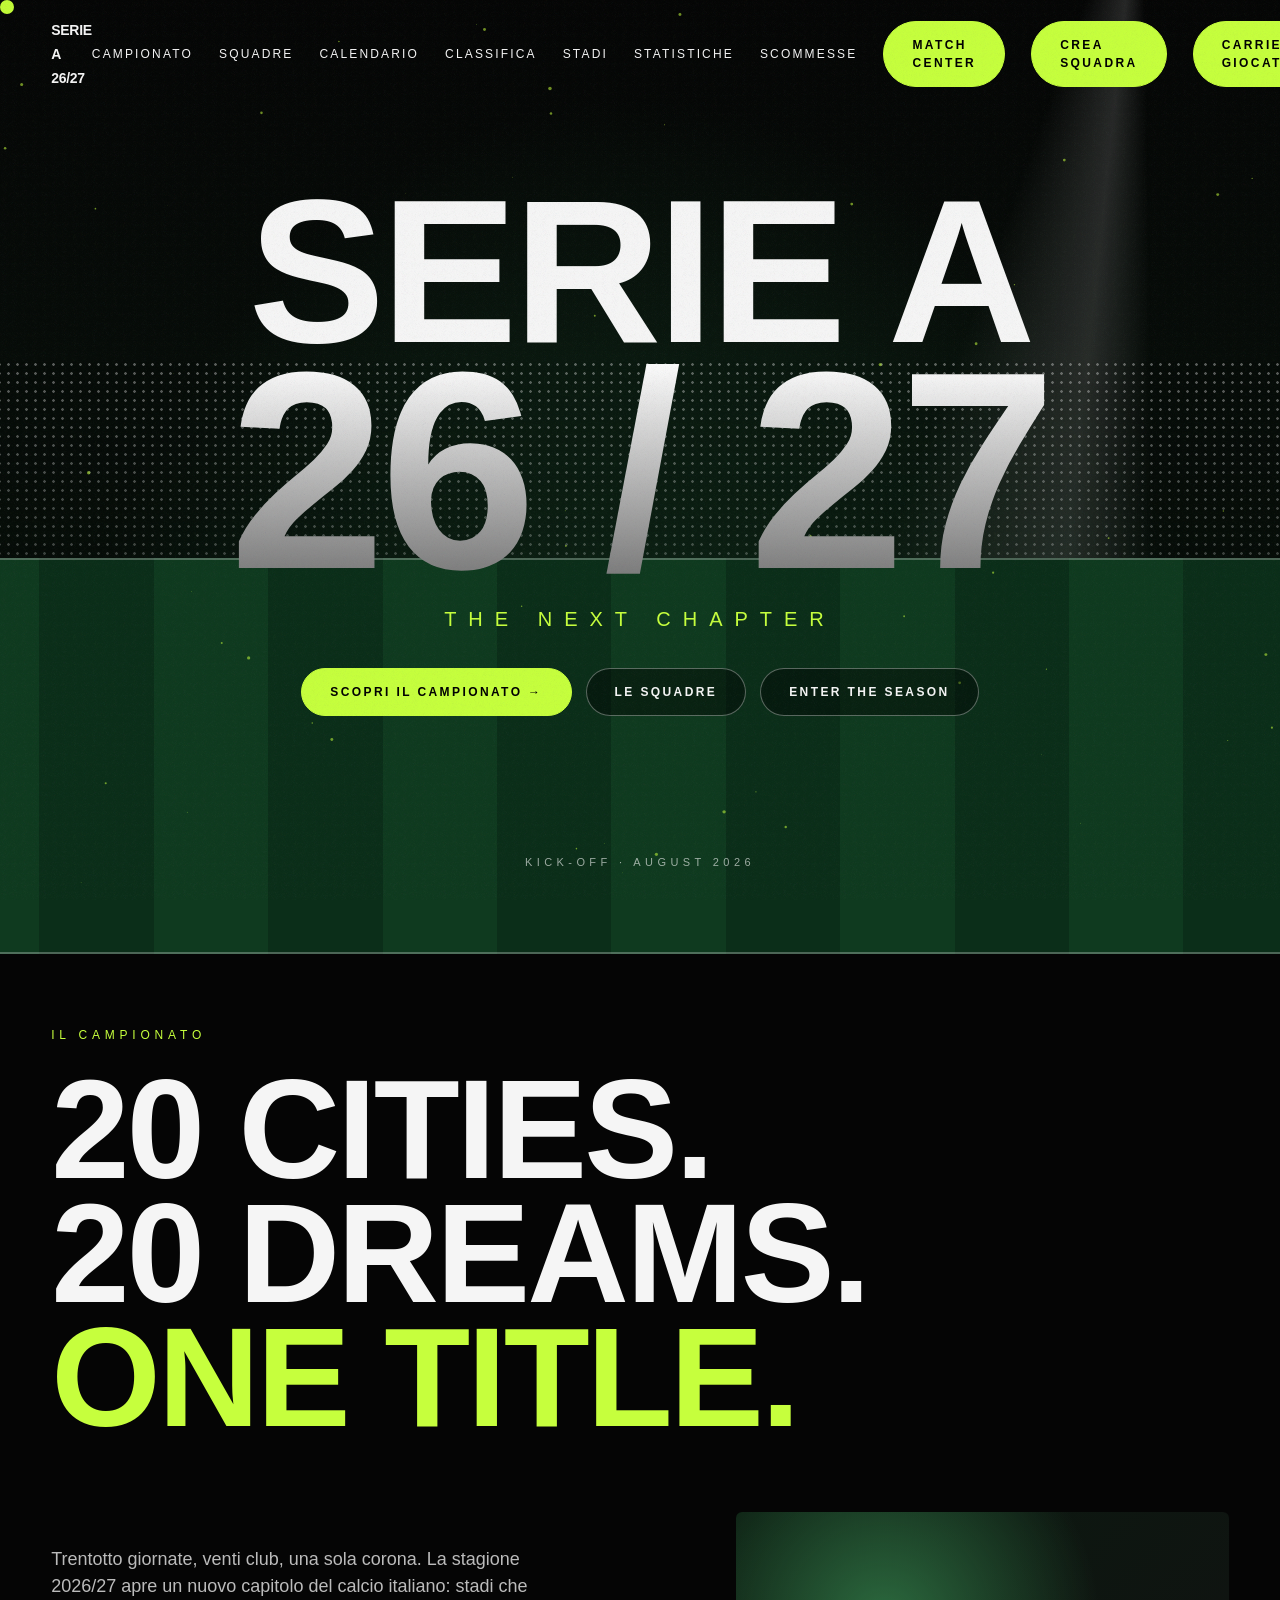
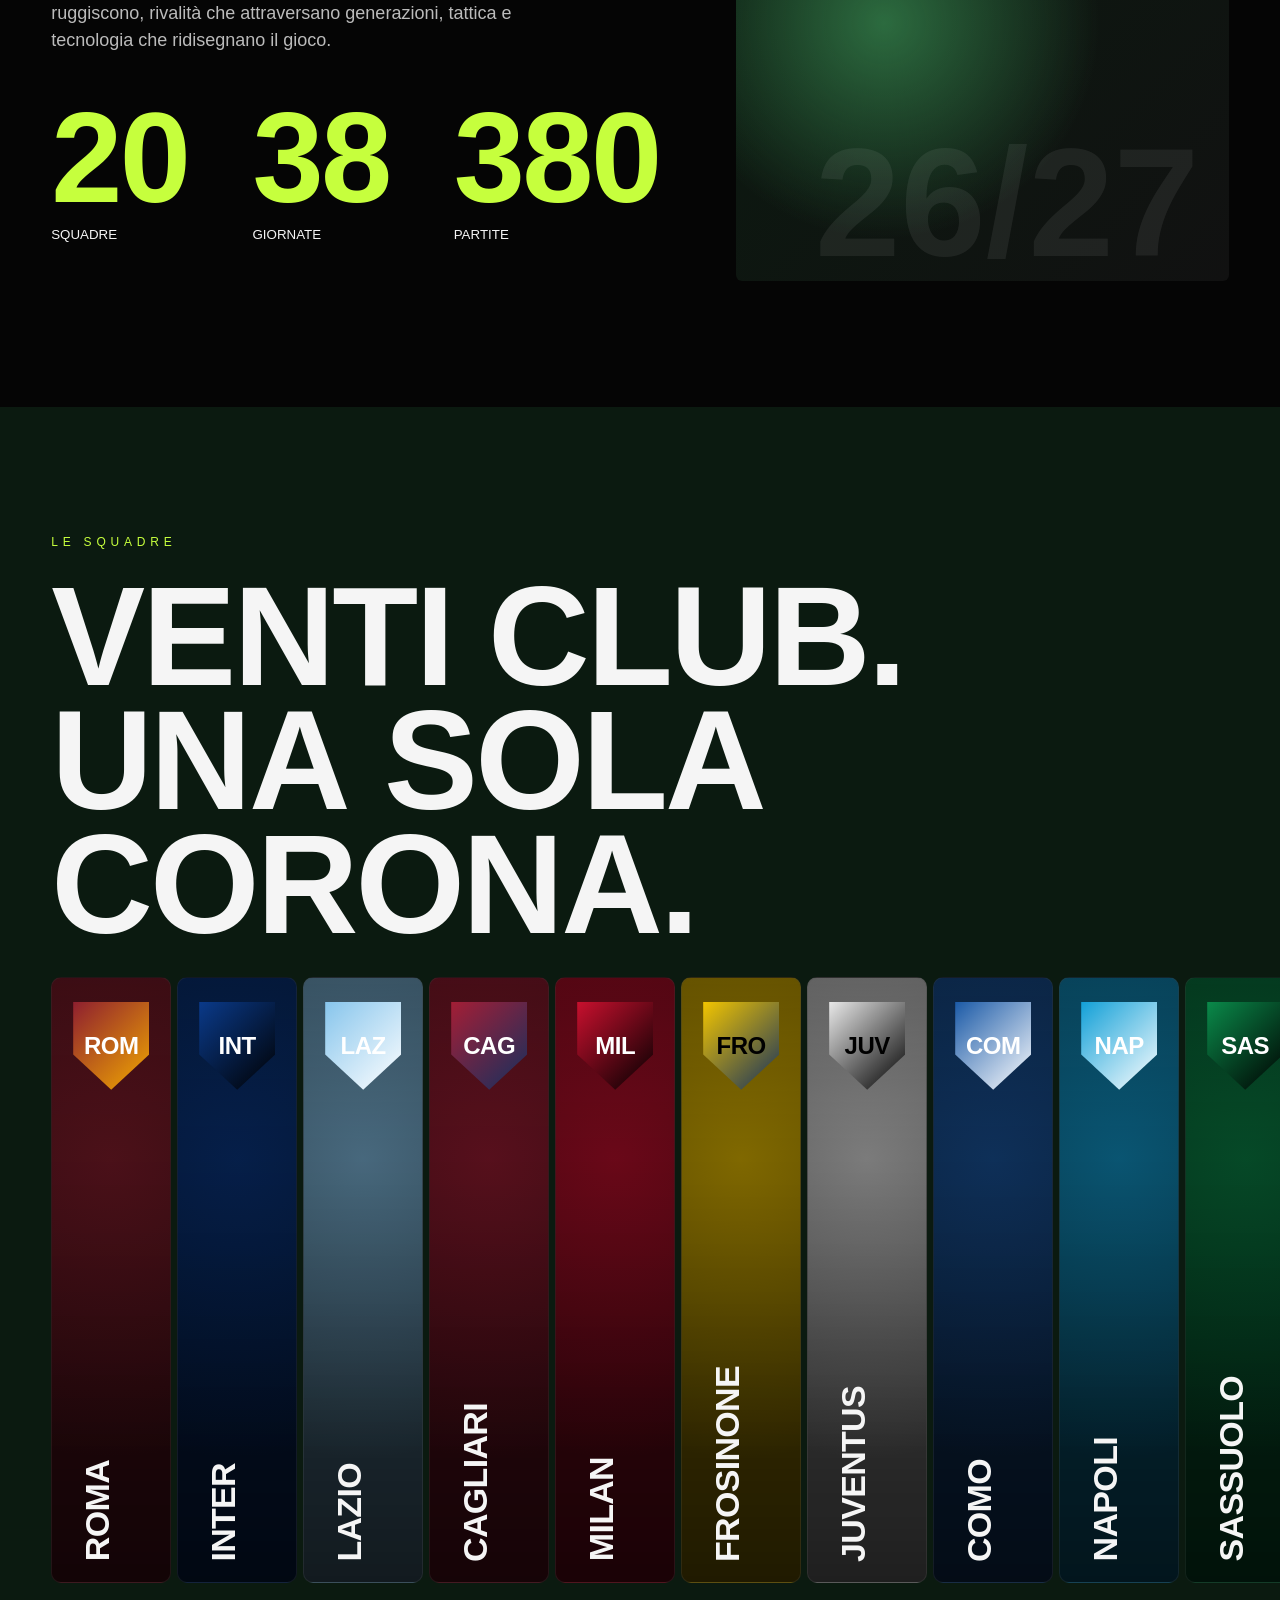
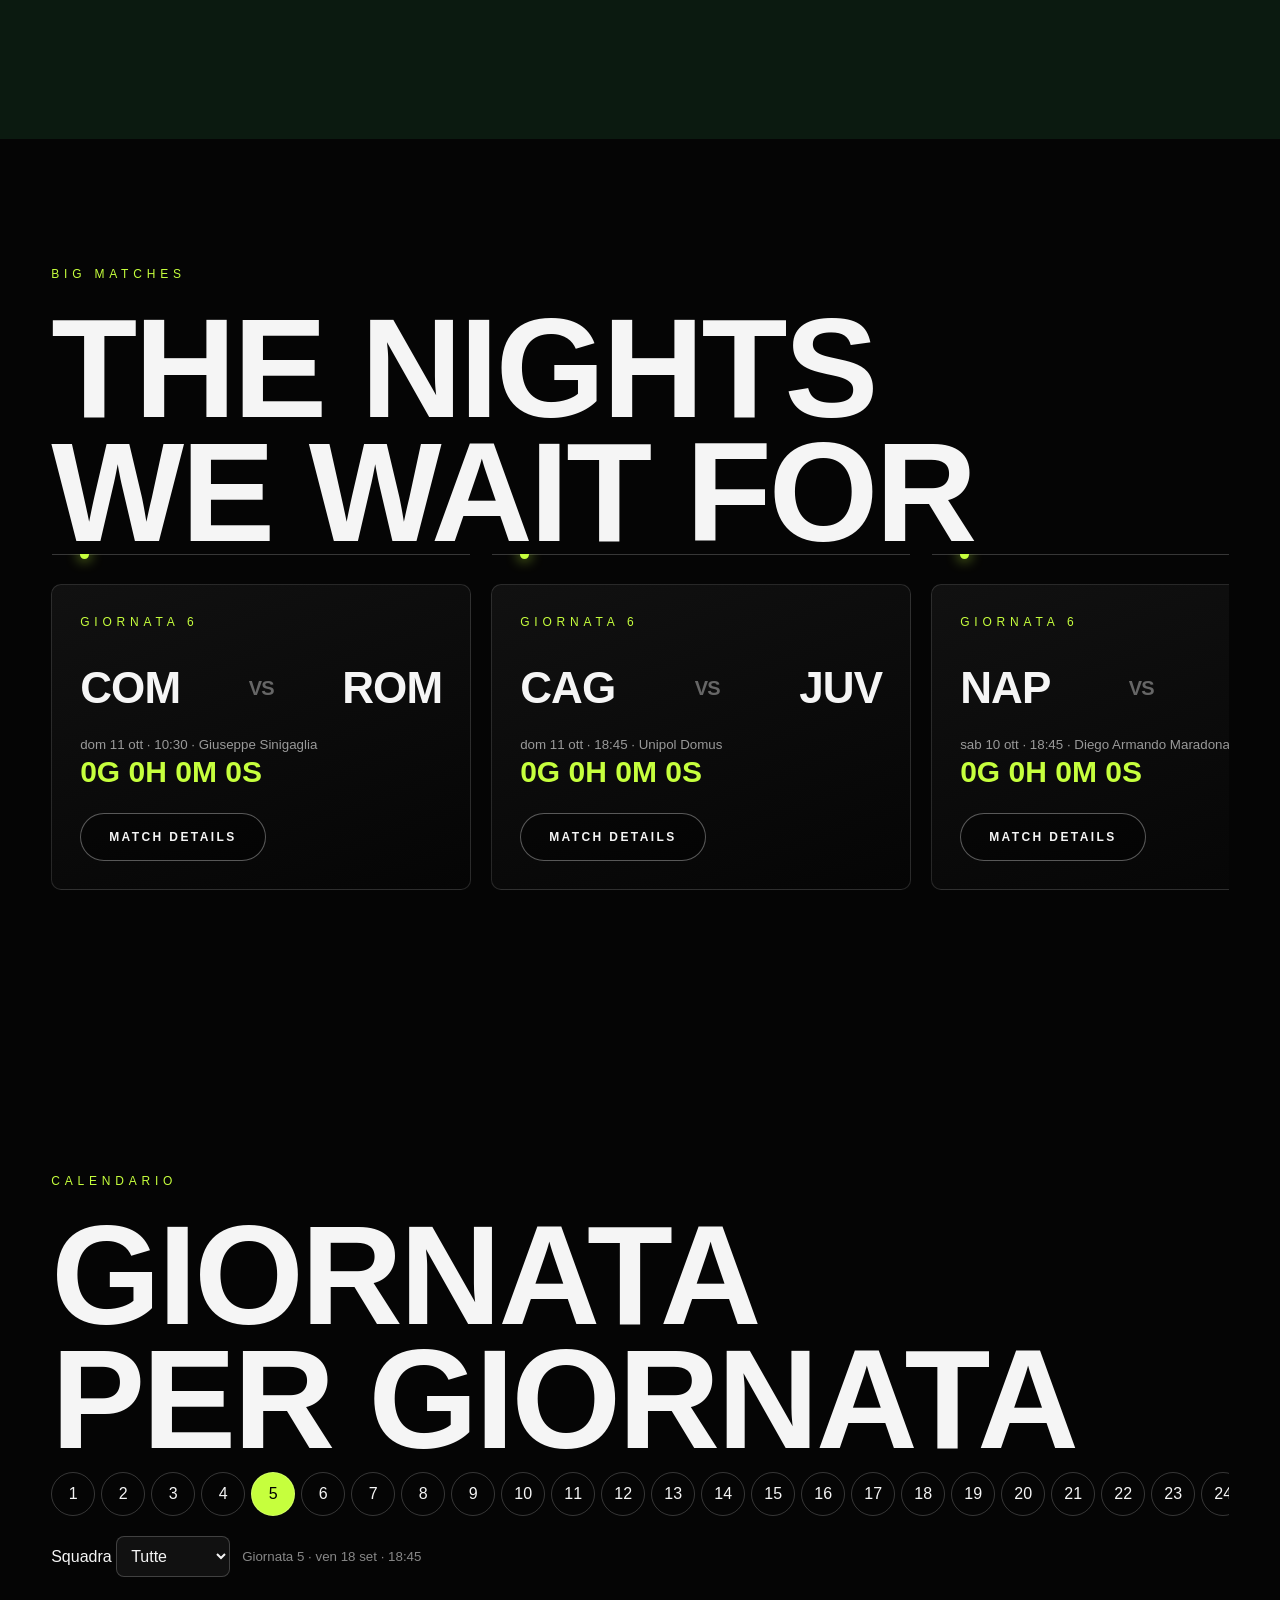
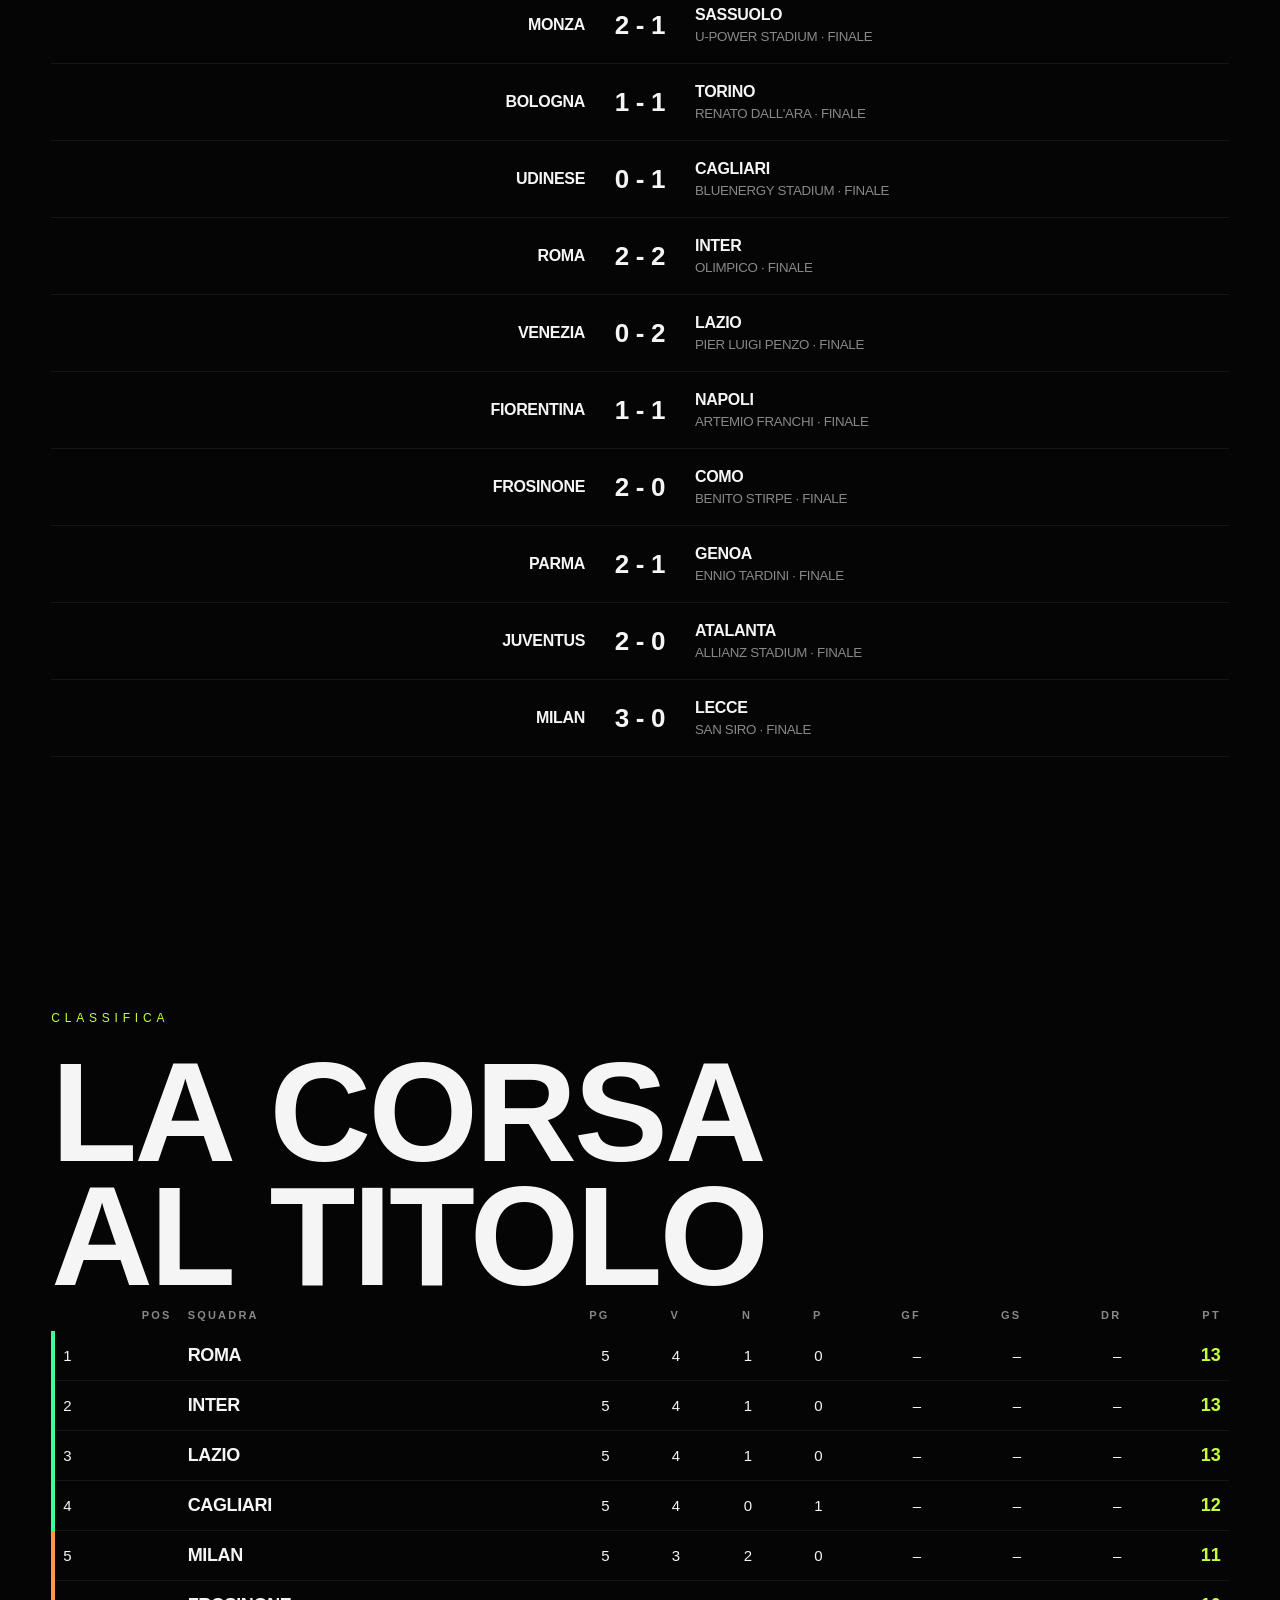
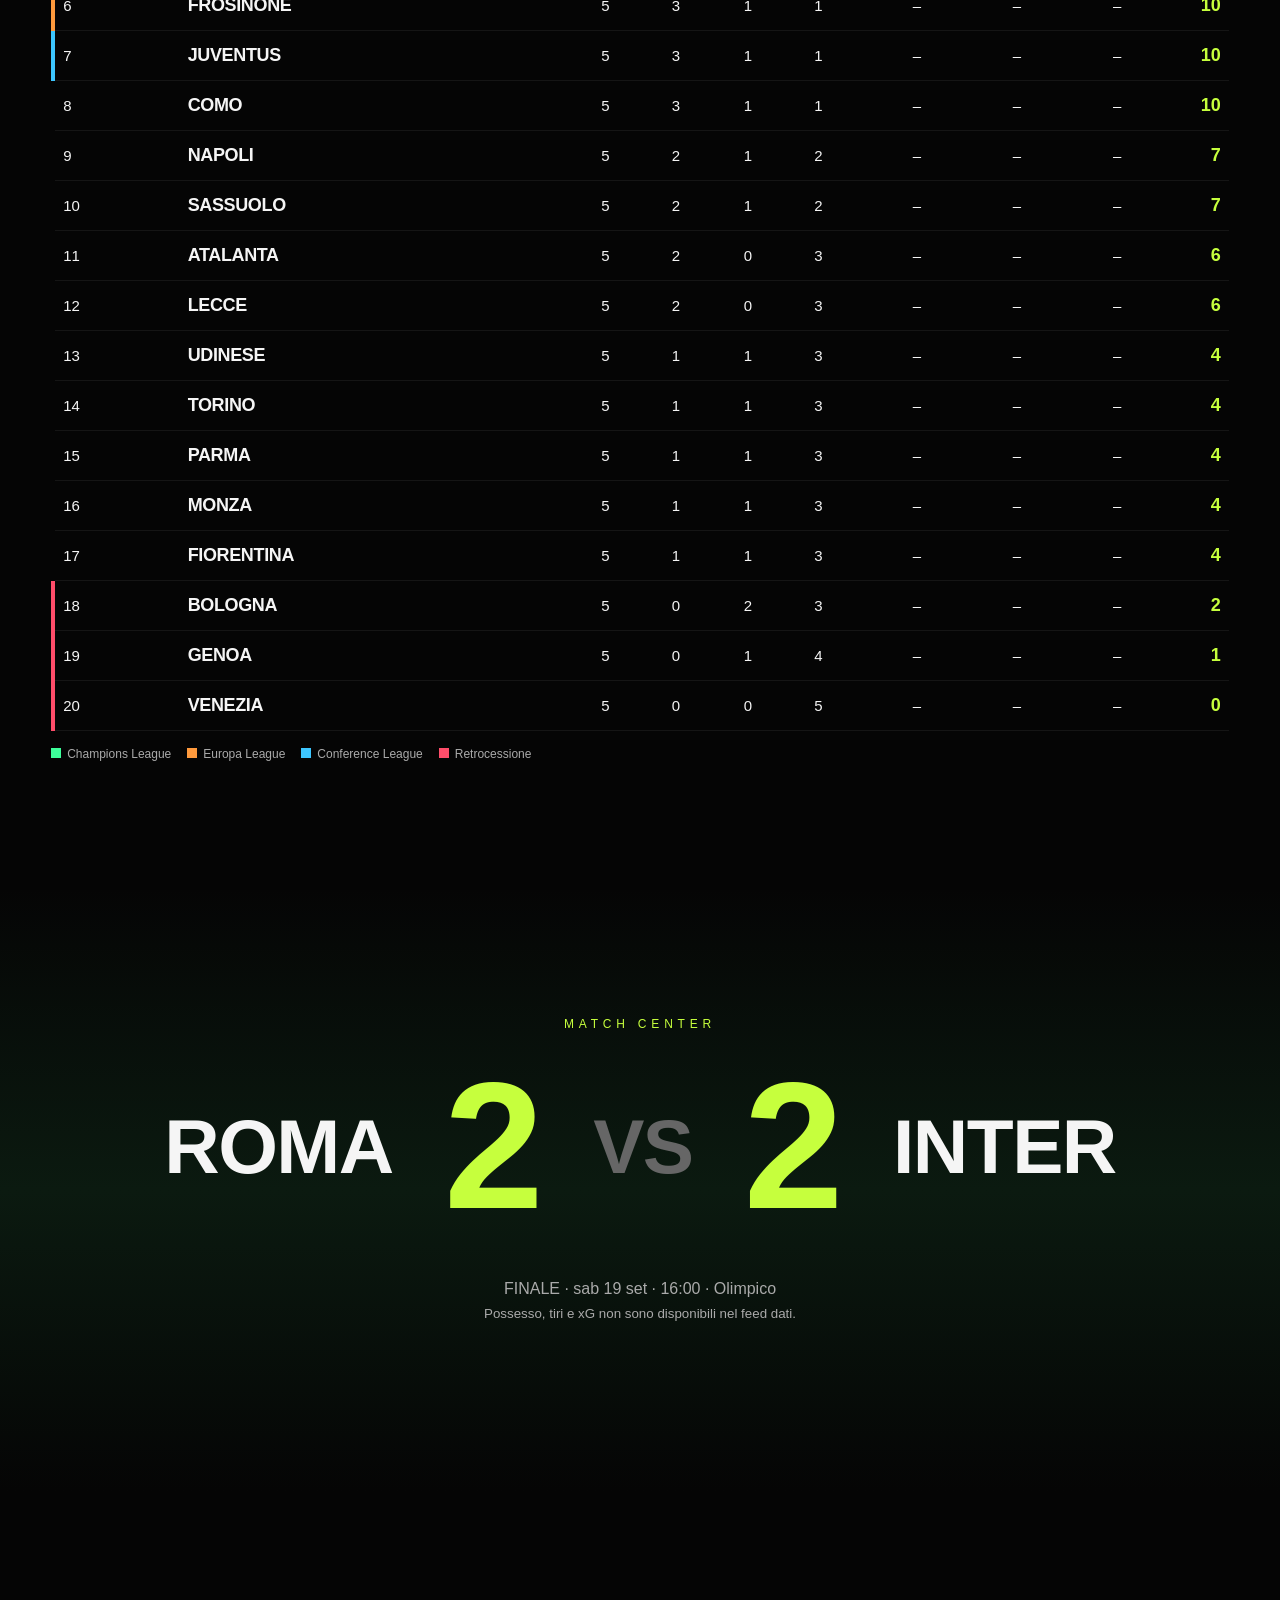
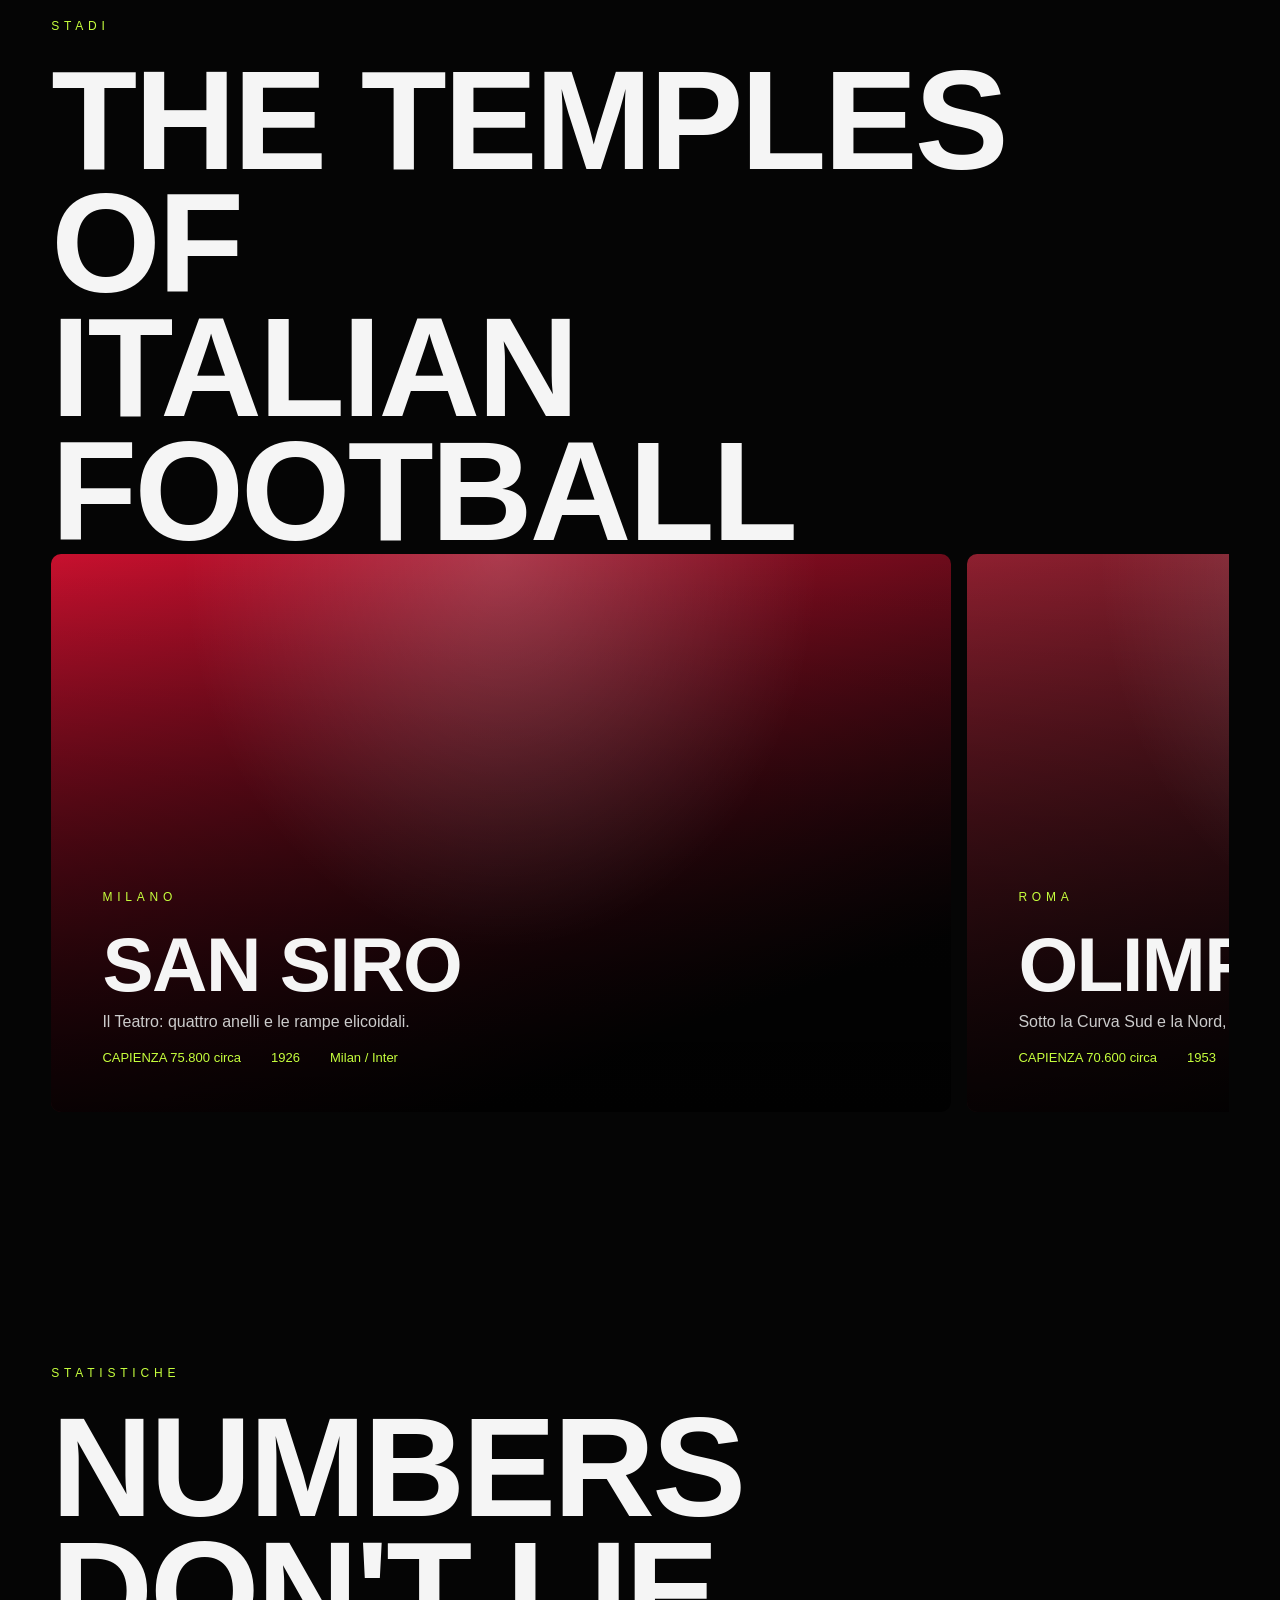
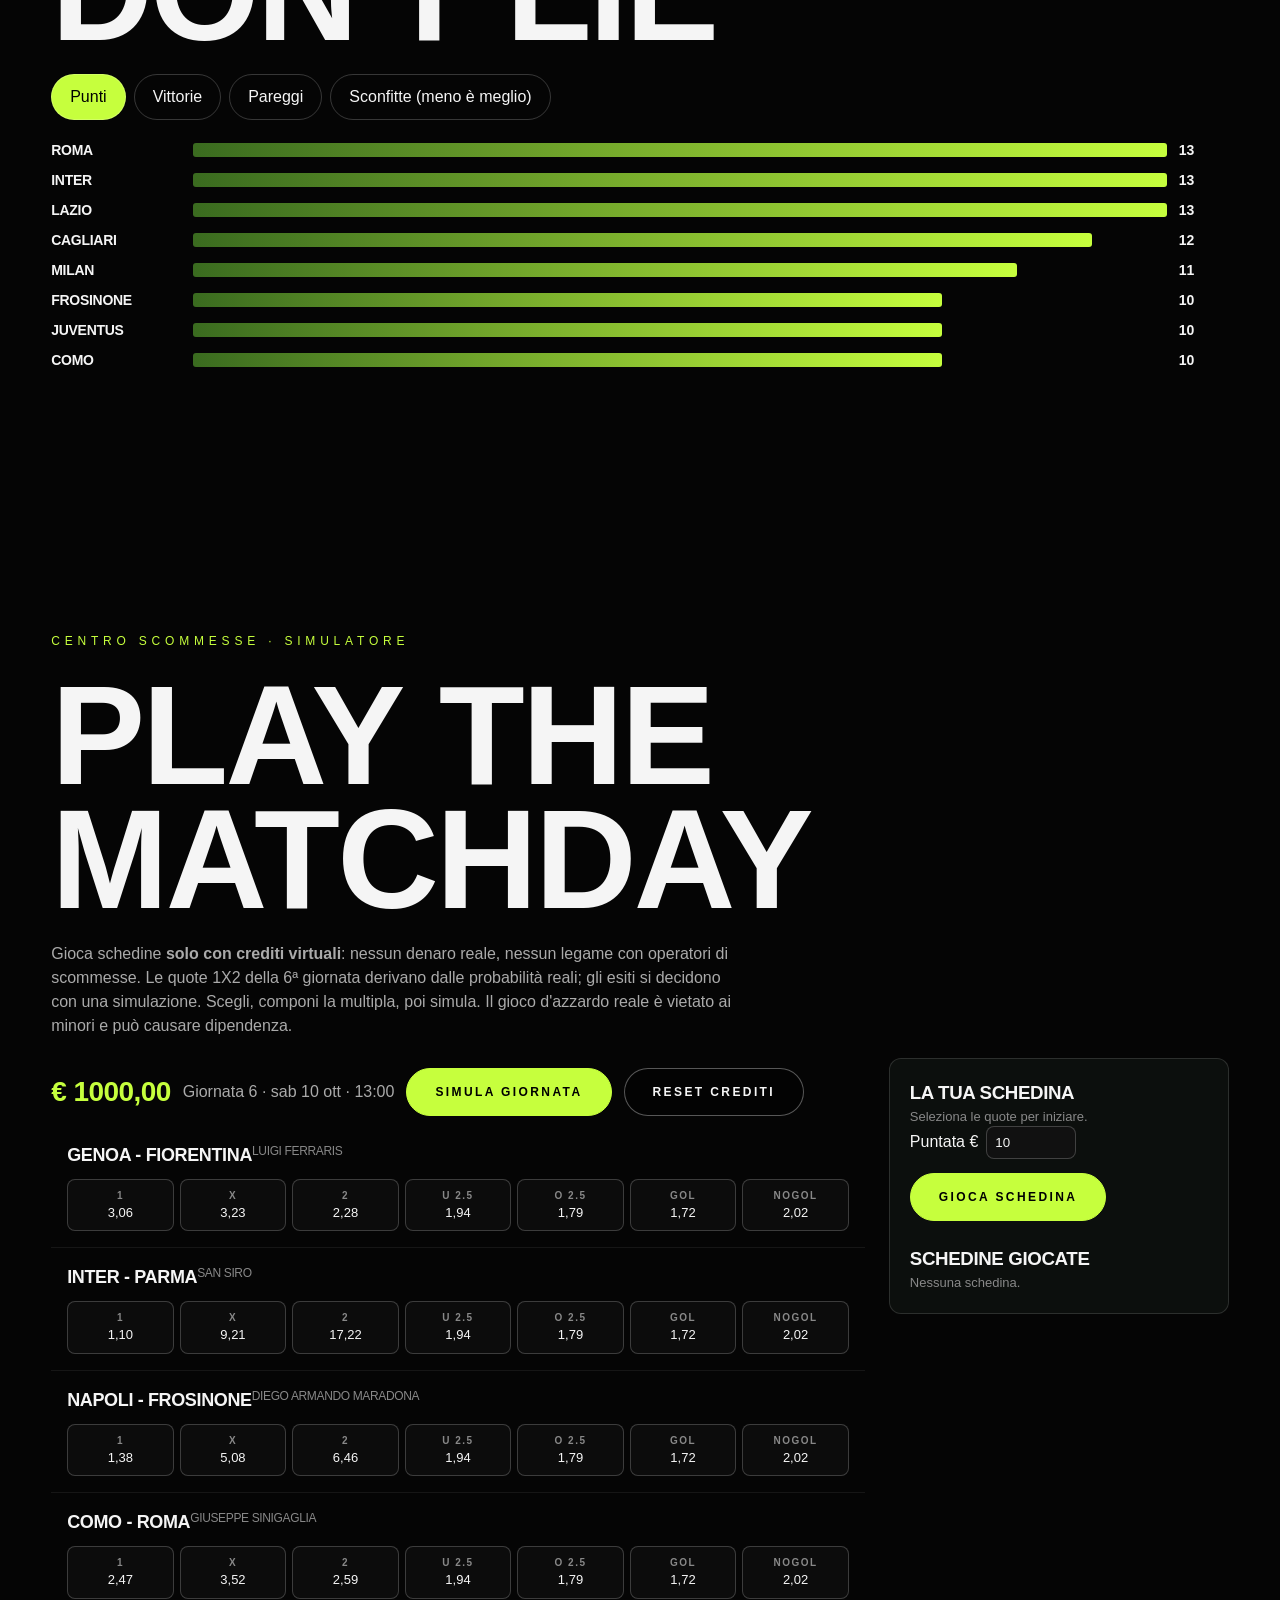
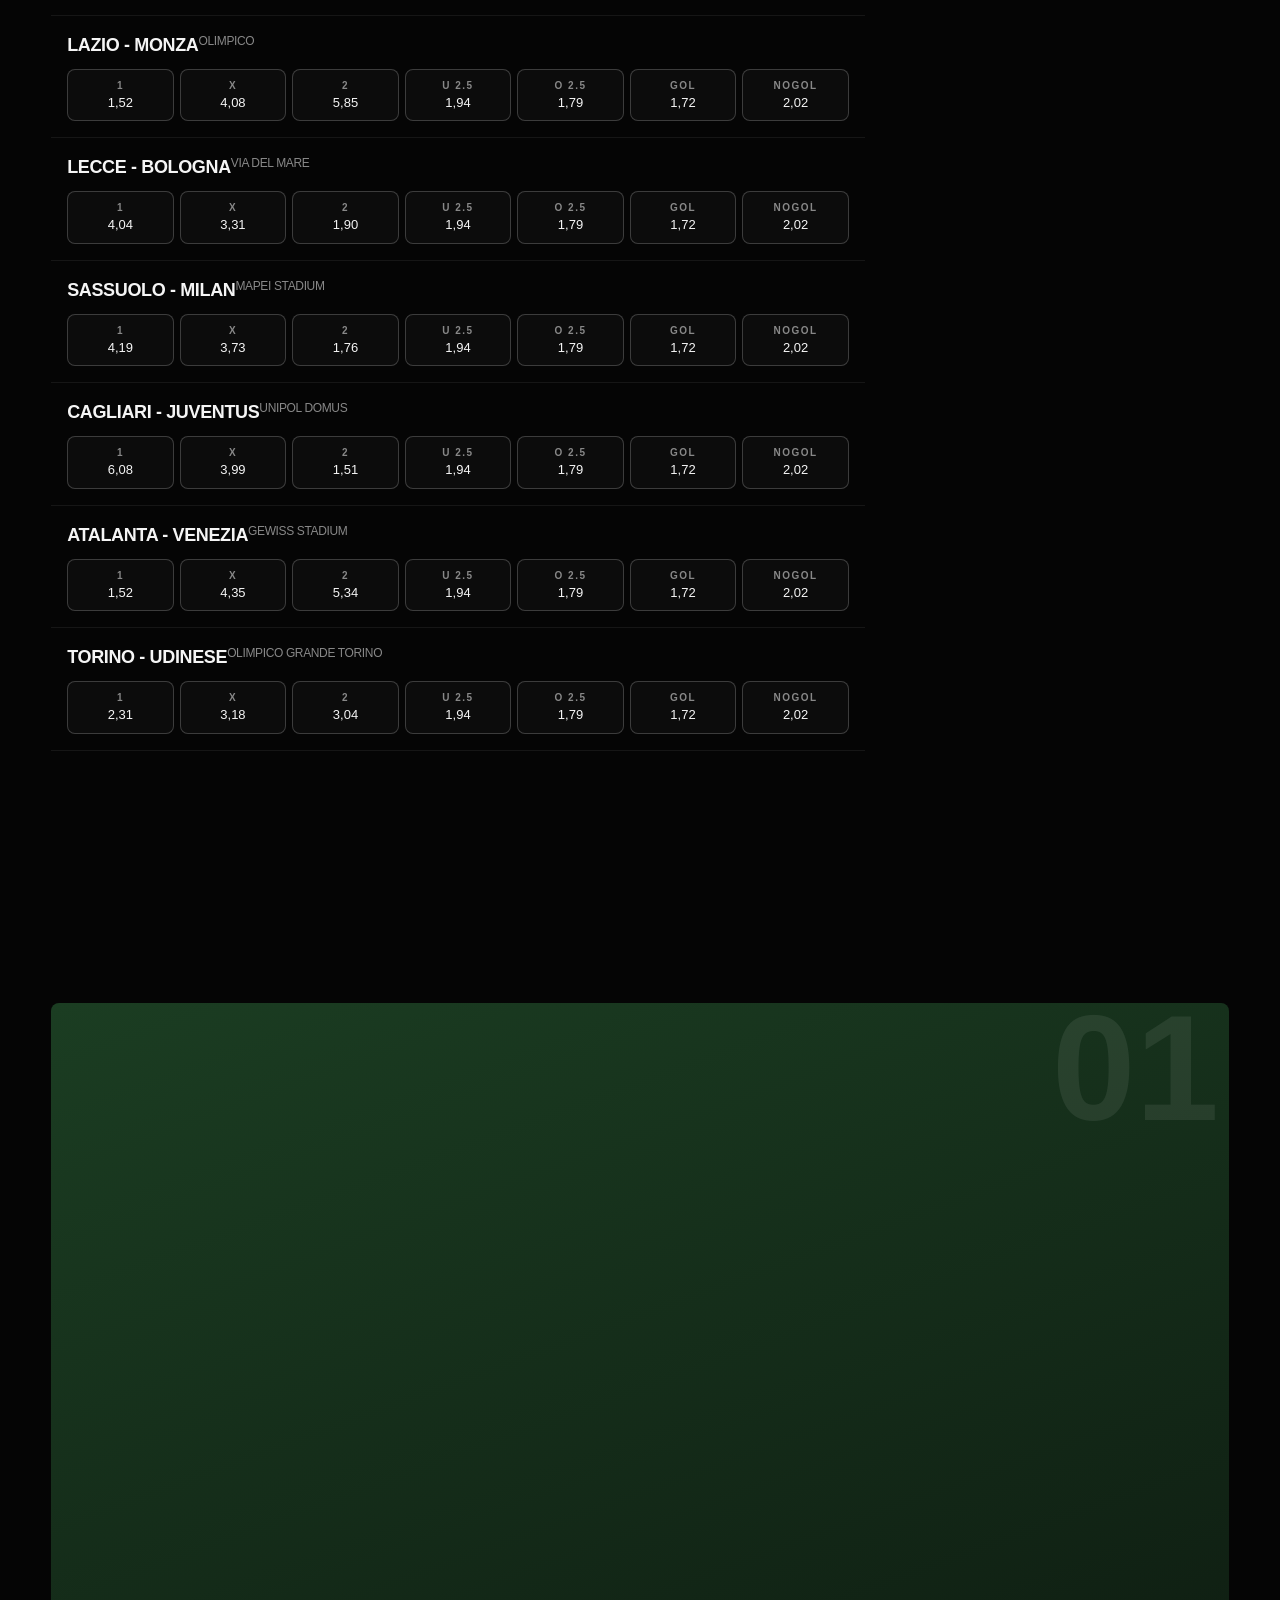
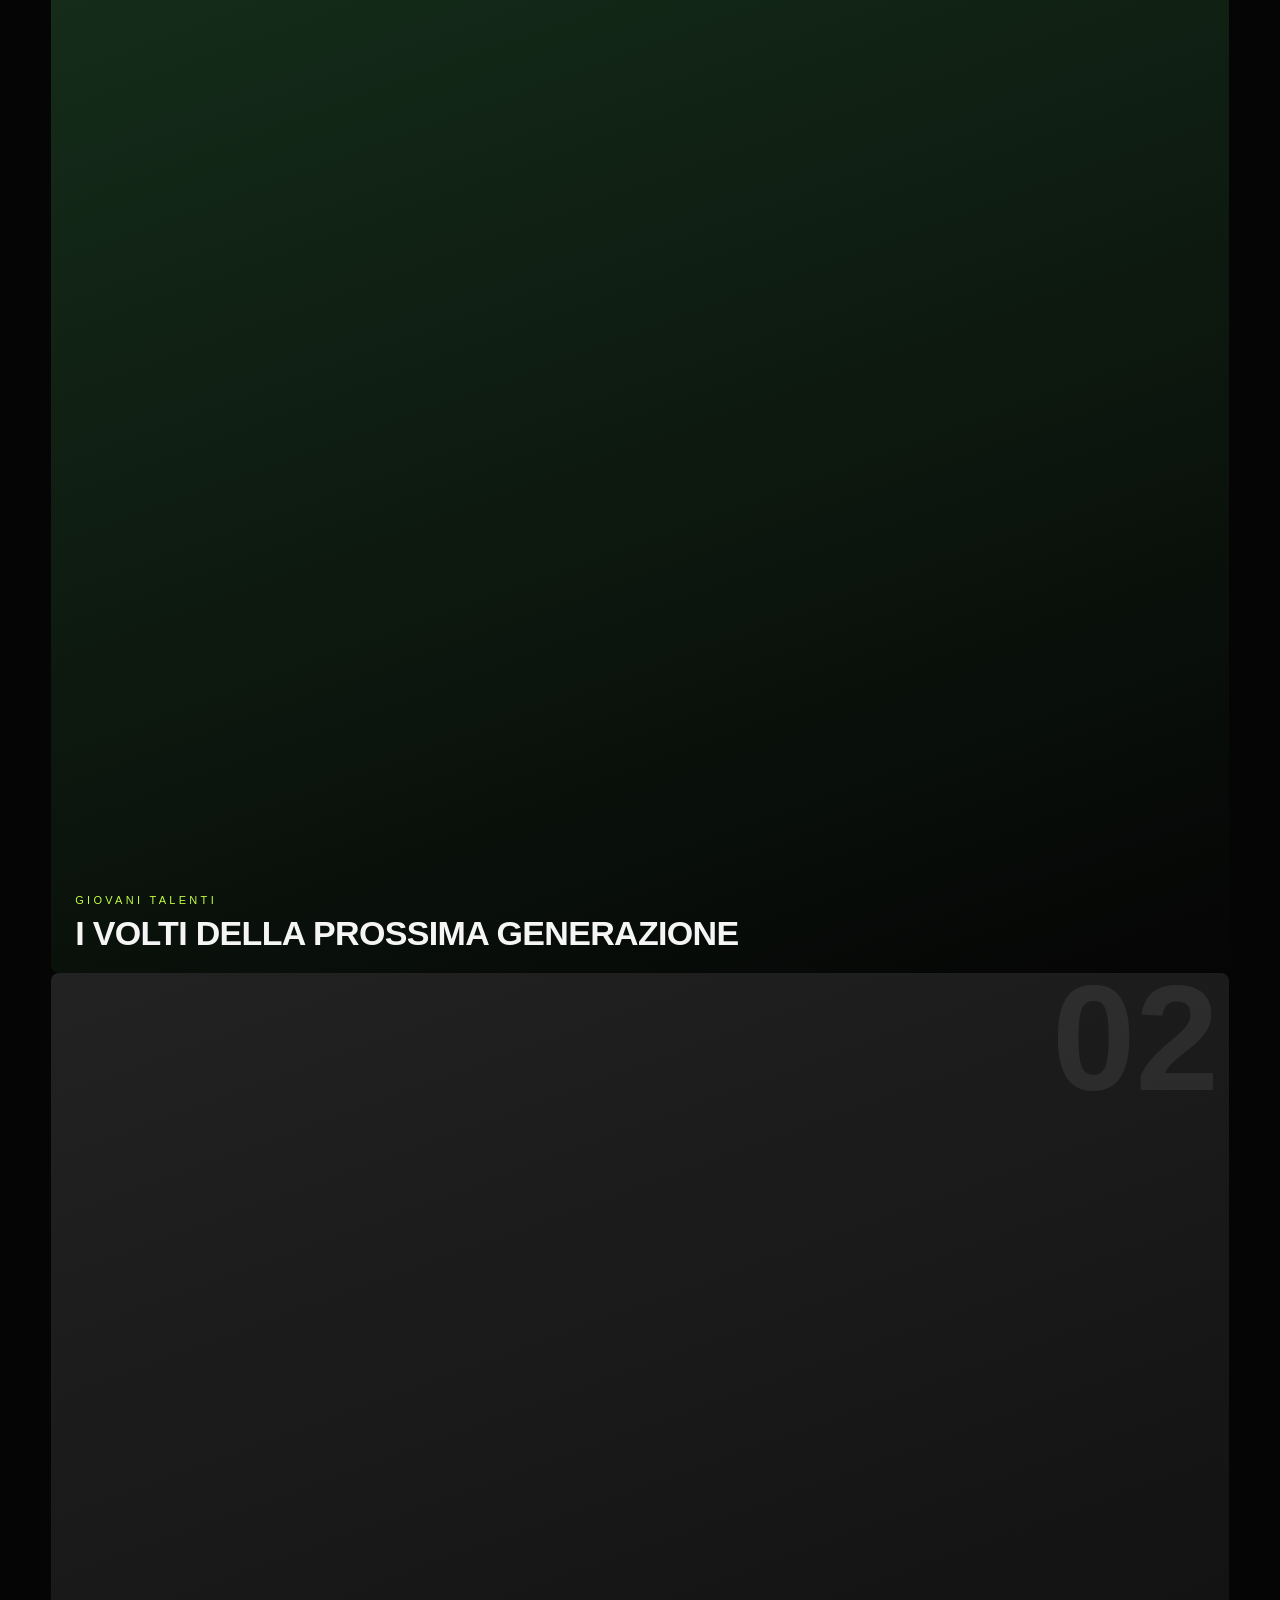
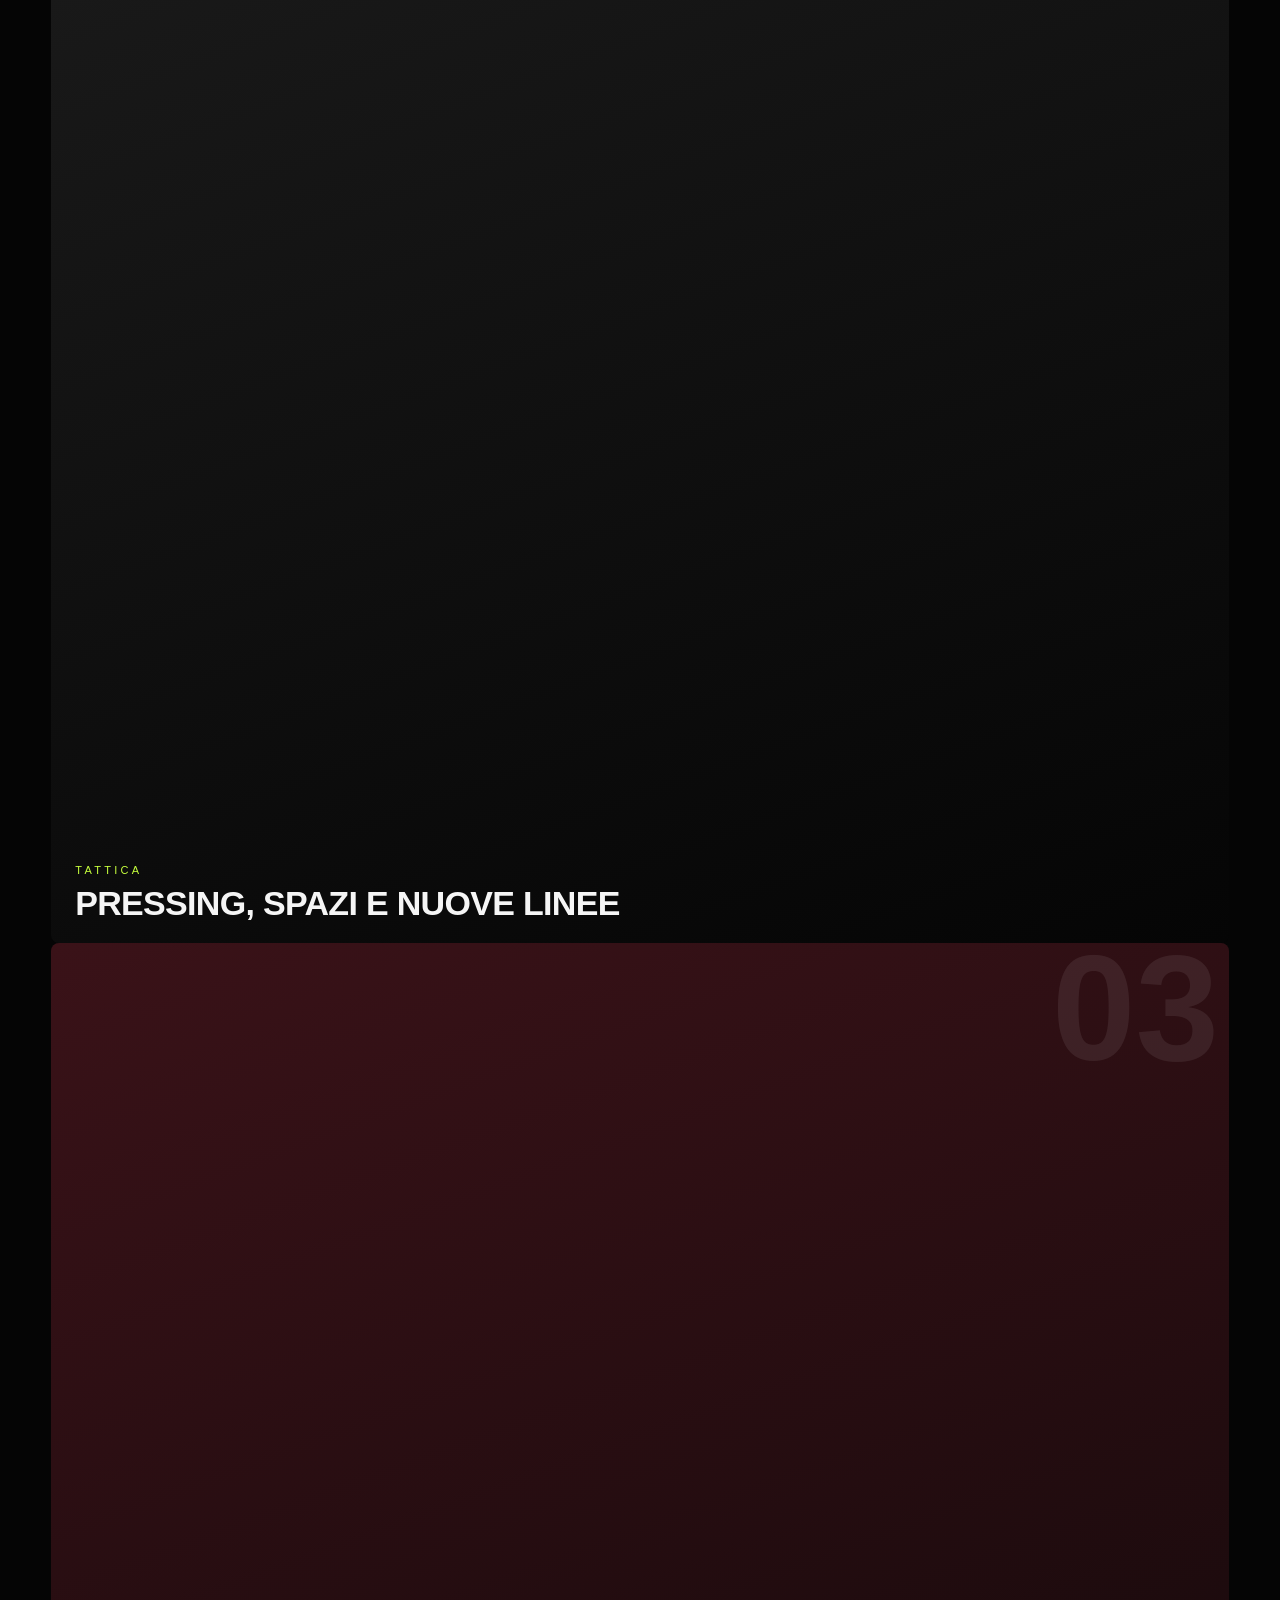
==== index.html @ 6e2878d1 "Aggiunge il progetto Serie A 26/27" ====
<!DOCTYPE html>
<html lang="it">

<head>
    <meta charset="utf-8">
    <meta name="viewport" content="width=device-width, initial-scale=1, viewport-fit=cover">
    <title>SERIE A 26/27 — The Next Chapter</title>
    <style>
        :root {
            --bg: #050505;
            --fg: #f5f5f5;
            --gr: #0b1a10;
            --gf: #1b1d1c;
            --lime: #c6ff3d;
            --ac: var(--lime);
            box-sizing: border-box;
            padding-top: env(safe-area-inset-top, 0px);
            padding-bottom: env(safe-area-inset-bottom, 0px)
        }

        @media(prefers-color-scheme:dark) {
            :root:not([data-theme=light]) {
                --bg: #050505;
                --fg: #f5f5f5
            }
        }

        :root[data-theme=dark] {
            --bg: #050505;
            --fg: #f5f5f5
        }

        html {
            scroll-behavior: smooth;
            height: auto;
            scroll-padding-top: calc(env(safe-area-inset-top, 0px) + 70px)
        }

        * {
            box-sizing: border-box;
            margin: 0
        }

        body {
            background: var(--bg);
            color: var(--fg);
            font: 16px/1.5 "Helvetica Neue", Arial, sans-serif;
            overflow-x: hidden
        }

        .cond {
            font-family: "Arial Narrow", "Franklin Gothic Medium", Impact, sans-serif;
            font-weight: 900;
            letter-spacing: -.02em;
            text-transform: uppercase
        }

        a {
            color: inherit;
            text-decoration: none
        }

        button,
        select {
            font: inherit;
            color: inherit;
            cursor: pointer
        }

        :focus-visible {
            outline: 2px solid var(--lime);
            outline-offset: 3px
        }

        nav {
            position: fixed;
            top: env(safe-area-inset-top, 0px);
            left: 0;
            right: 0;
            z-index: 50;
            display: flex;
            align-items: center;
            justify-content: space-between;
            padding: 18px 4vw;
            transition: .4s
        }

        nav.s {
            background: rgba(5, 5, 5, .7);
            backdrop-filter: blur(14px);
            padding: 10px 4vw;
            border-bottom: 1px solid #fff1
        }

        body.builder-open #nav {
            display: none;
        }

        nav b {
            letter-spacing: .2em;
            font-size: 14px
        }

        nav .l {
            display: flex;
            gap: 26px;
            font-size: 12px;
            letter-spacing: .18em;
            align-items: center
        }

        nav .l a:hover {
            color: var(--lime)
        }

        .btn {
            display: inline-block;
            padding: 14px 28px;
            border: 1px solid #fff5;
            border-radius: 99px;
            background: #0006;
            font-size: 12px;
            letter-spacing: .2em;
            font-weight: 700;
            transition: background .3s, color .3s
        }

        .btn:hover,
        .btn.p {
            background: var(--lime);
            color: #000;
            border-color: var(--lime)
        }

        #bg {
            display: none;
            background: none;
            border: 0;
            font-size: 26px
        }

        section {
            position: relative;
            padding: 14vh 4vw
        }

        #hero {
            height: 100vh;
            min-height: 620px;
            padding: 0;
            overflow: hidden;
            display: grid;
            place-items: center;
            text-align: center
        }

        .L {
            position: absolute;
            inset: -6%;
            will-change: transform
        }

        .sky {
            background: radial-gradient(ellipse at 50% 100%, #12351f, transparent 60%), linear-gradient(#050505, #08110b 70%)
        }

        .beam {
            background: conic-gradient(from 200deg at 15% -10%, transparent 0 8%, #fff2 10%, transparent 14%), conic-gradient(from 150deg at 85% -10%, transparent 0 8%, #fff2 10%, transparent 14%);
            animation: fl 5s infinite alternate
        }

        @keyframes fl {
            to {
                opacity: .55
            }
        }

        .crowd {
            top: 40%;
            background: radial-gradient(circle, #ffffff55 1px, transparent 1.6px) 0 0/9px 9px, linear-gradient(#0000, #000a);
            mask: linear-gradient(#000, #0000 90%);
            animation: tw 3s infinite alternate
        }

        @keyframes tw {
            to {
                filter: brightness(1.6)
            }
        }

        .pitch {
            top: 62%;
            transform: perspective(500px) rotateX(58deg);
            transform-origin: top;
            background: repeating-linear-gradient(90deg, #0f3a1f 0 8%, #0b2e19 8% 16%);
            border: 2px solid #ffffff44
        }

        #grain {
            position: fixed;
            inset: 0;
            pointer-events: none;
            z-index: 60;
            opacity: .08;
            background-image: url("data:image/svg+xml,%3Csvg xmlns='http://www.w3.org/2000/svg' width='200' height='200'%3E%3Cfilter id='n'%3E%3CfeTurbulence baseFrequency='.9'/%3E%3C/filter%3E%3Crect width='200' height='200' filter='url(%23n)'/%3E%3C/svg%3E")
        }

        #pc {
            position: absolute;
            inset: 0;
            width: 100%;
            height: 100%
        }

        .hc {
            position: relative;
            z-index: 2
        }

        .hc h1 {
            font-size: clamp(70px, 16vw, 260px);
            line-height: .85
        }

        .hc h2 {
            font-size: clamp(90px, 22vw, 380px);
            line-height: .8;
            background: linear-gradient(#fff, #777);
            background-clip: text;
            -webkit-background-clip: text;
            color: transparent
        }

        .hc .t {
            letter-spacing: .6em;
            font-size: clamp(11px, 1.6vw, 20px);
            margin: 20px 0 34px;
            color: var(--lime)
        }

        .hc .bs {
            display: flex;
            gap: 14px;
            justify-content: center;
            flex-wrap: wrap
        }

        .ko {
            position: absolute;
            bottom: calc(30px + env(safe-area-inset-bottom, 0px));
            left: 0;
            right: 0;
            z-index: 2;
            font-size: 11px;
            letter-spacing: .4em;
            color: #fff9
        }

        .in {
            overflow: hidden
        }

        .cur {
            width: 14px;
            height: 14px;
            border-radius: 50%;
            background: var(--lime);
            position: fixed;
            z-index: 99;
            pointer-events: none;
            mix-blend-mode: difference;
            transition: width .2s, height .2s;
            display: none
        }

        .rv {
            opacity: 0;
            transform: translateY(40px);
            transition: 1s cubic-bezier(.2, .7, .2, 1)
        }

        .rv.on {
            opacity: 1;
            transform: none
        }

        .w {
            display: inline-block;
            opacity: 0;
            transform: translateY(60%);
            filter: blur(8px);
            transition: .9s cubic-bezier(.2, .7, .2, 1)
        }

        .on .w {
            opacity: 1;
            transform: none;
            filter: none
        }

        .big {
            font-size: clamp(48px, 11vw, 190px);
            line-height: .88
        }

        .lab {
            font-size: 12px;
            letter-spacing: .4em;
            color: var(--lime);
            margin-bottom: 24px
        }

        .num {
            font-size: clamp(60px, 10vw, 150px);
            color: var(--lime);
            line-height: 1
        }

        .ig {
            display: grid;
            grid-template-columns: 1fr 1fr;
            gap: 6vw;
            margin-top: 8vh;
            align-items: center
        }

        .ig p {
            color: #bbb;
            max-width: 520px;
            font-size: 18px
        }

        .pic {
            aspect-ratio: 4/3;
            border-radius: 6px;
            background: radial-gradient(circle at 30% 30%, #2c6b3f, transparent 50%), linear-gradient(135deg, #0b1a10, #111);
            position: relative;
            overflow: hidden
        }

        .pic:after {
            content: "26/27";
            position: absolute;
            right: 6%;
            bottom: 0;
            font: 900 clamp(60px, 12vw, 200px)/1 Impact, sans-serif;
            color: #ffffff12
        }

        /* squadre */
        #teams {
            background: var(--gr);
            transition: background .6s;
            padding-left: 0;
            padding-right: 0
        }

        #teams>.lab,
        #teams>h2 {
            padding: 0 4vw
        }

        .tr {
            display: flex;
            gap: 6px;
            overflow-x: auto;
            scroll-snap-type: x mandatory;
            padding: 30px 4vw;
            height: 74vh;
            min-height: 520px
        }

        .tp {
            flex: 0 0 120px;
            scroll-snap-align: center;
            border-radius: 10px;
            position: relative;
            overflow: hidden;
            background: linear-gradient(#000a, #000d), var(--c1);
            transition: flex-basis .6s cubic-bezier(.2, .7, .2, 1);
            cursor: pointer;
            border: 1px solid #fff1;
            padding: 20px;
            display: flex;
            flex-direction: column;
            justify-content: flex-end
        }

        .tp:hover,
        .tp:focus-visible,
        .tp.o {
            flex-basis: 440px
        }

        .tp:before {
            content: "";
            position: absolute;
            inset: 0;
            background: radial-gradient(circle at 50% 30%, var(--c1), transparent 70%);
            opacity: .35;
            transition: .5s
        }

        .tp:hover:before {
            opacity: .9
        }

        .tp .sh {
            position: absolute;
            top: 24px;
            left: 50%;
            transform: translateX(-50%);
            width: 76px;
            height: 88px;
            clip-path: polygon(0 0, 100% 0, 100% 60%, 50% 100%, 0 60%);
            background: linear-gradient(135deg, var(--c1), var(--c2));
            display: grid;
            place-items: center;
            font-size: 24px;
            transition: .6s
        }

        .tp:hover .sh {
            transform: translateX(-50%) scale(1.5) rotate(-6deg)
        }

        .tp * {
            position: relative
        }

        .tp h3 {
            writing-mode: vertical-rl;
            transform: rotate(180deg);
            font-size: 34px;
            white-space: nowrap;
            transition: .4s;
            align-self: flex-start
        }

        .tp:hover h3 {
            writing-mode: horizontal-tb;
            transform: none;
            font-size: 46px
        }

        .tp .x {
            max-height: 0;
            overflow: hidden;
            opacity: 0;
            transition: .5s;
            font-size: 13px;
            color: #ddd;
            white-space: nowrap
        }

        .tp:hover .x {
            max-height: 200px;
            opacity: 1
        }

        /* big matches */
        .tl {
            display: flex;
            gap: 20px;
            overflow-x: auto;
            scroll-snap-type: x mandatory;
            padding: 30px 0
        }

        .bm {
            flex: 0 0 min(420px, 82vw);
            scroll-snap-align: start;
            padding: 28px;
            border: 1px solid #fff2;
            border-radius: 10px;
            background: linear-gradient(160deg, #111, #050505);
            position: relative
        }

        .bm:before {
            content: "";
            position: absolute;
            left: 0;
            right: 0;
            top: -31px;
            height: 1px;
            background: #fff3
        }

        .bm:after {
            content: "";
            position: absolute;
            top: -35px;
            left: 28px;
            width: 9px;
            height: 9px;
            border-radius: 50%;
            background: var(--lime);
            box-shadow: 0 0 14px var(--lime)
        }

        .vs {
            display: flex;
            justify-content: space-between;
            align-items: center;
            font-size: 44px;
            margin: 14px 0
        }

        .cd {
            font: 900 30px "Arial Narrow", Impact, sans-serif;
            color: var(--lime)
        }

        .bm small {
            color: #999;
            display: block
        }

        /* calendario */
        .chips {
            display: flex;
            gap: 6px;
            overflow-x: auto;
            padding: 10px 0
        }

        .chips button {
            flex: 0 0 auto;
            min-width: 44px;
            height: 44px;
            border-radius: 50%;
            border: 1px solid #fff3;
            background: 0
        }

        .chips button.on {
            background: var(--lime);
            color: #000
        }

        .bar {
            display: flex;
            gap: 12px;
            align-items: center;
            flex-wrap: wrap;
            margin: 10px 0
        }

        select {
            background: #111;
            border: 1px solid #fff3;
            padding: 10px;
            border-radius: 8px
        }

        .mr {
            display: grid;
            grid-template-columns: 1fr 90px 1fr;
            align-items: center;
            gap: 10px;
            padding: 16px;
            border-bottom: 1px solid #fff1;
            cursor: pointer;
            transition: background .3s
        }

        .mr:hover {
            background: #ffffff0a
        }

        .mr b:first-child {
            text-align: right
        }

        .mr .sc {
            text-align: center;
            font-size: 26px
        }

        .mr small {
            display: block;
            color: #888;
            font-weight: 400
        }

        #cal #ml {
            animation: fi .5s
        }

        @keyframes fi {
            from {
                opacity: 0;
                transform: translateX(30px)
            }
        }

        /* classifica */
        table {
            width: 100%;
            border-collapse: collapse;
            font-size: 15px
        }

        th {
            font-size: 11px;
            letter-spacing: .2em;
            color: #888;
            text-align: right;
            padding: 8px
        }

        td {
            padding: 11px 8px;
            text-align: right;
            border-bottom: 1px solid #fff1
        }

        td:nth-child(2),
        th:nth-child(2) {
            text-align: left
        }

        tr {
            transition: background .3s
        }

        tr:hover {
            background: #ffffff0a
        }

        td:first-child {
            border-left: 4px solid var(--z, transparent);
            text-align: left
        }

        .tw {
            overflow-x: auto
        }

        td.pt {
            font-weight: 900;
            color: var(--lime);
            font-size: 18px
        }

        .lg {
            display: flex;
            gap: 16px;
            flex-wrap: wrap;
            font-size: 12px;
            color: #aaa;
            margin-top: 14px
        }

        .lg i {
            display: inline-block;
            width: 10px;
            height: 10px;
            margin-right: 6px
        }

        /* match center */
        #mc {
            background: linear-gradient(#050505, #0b1a10 50%, #050505);
            text-align: center
        }

        .mh {
            display: flex;
            justify-content: center;
            align-items: center;
            gap: 4vw;
            font-size: clamp(28px, 6vw, 90px)
        }

        .mh .num {
            font-size: clamp(70px, 14vw, 220px)
        }

        .st {
            max-width: 760px;
            margin: 40px auto;
            text-align: left
        }

        .sr {
            margin: 14px 0
        }

        .sr div {
            display: flex;
            justify-content: space-between;
            font-size: 13px;
            letter-spacing: .15em
        }

        .sb {
            display: flex;
            height: 8px;
            gap: 3px;
            margin-top: 6px
        }

        .sb i {
            display: block;
            height: 100%;
            background: var(--lime);
            width: 0;
            transition: 1.4s cubic-bezier(.2, .7, .2, 1);
            border-radius: 4px
        }

        .sb i:last-child {
            background: #555;
            margin-left: auto
        }

        /* stadi */
        .sl {
            display: flex;
            overflow-x: auto;
            scroll-snap-type: x mandatory;
            gap: 16px
        }

        .sd {
            flex: 0 0 min(86vw, 900px);
            height: 62vh;
            min-height: 420px;
            scroll-snap-align: center;
            border-radius: 10px;
            padding: 5vh 4vw;
            display: flex;
            flex-direction: column;
            justify-content: flex-end;
            position: relative;
            overflow: hidden
        }

        .sd:before {
            content: "";
            position: absolute;
            inset: 0;
            background: radial-gradient(ellipse at 50% 0, #ffffff30, transparent 50%), linear-gradient(#0000, #000c)
        }

        .sd * {
            position: relative
        }

        .sd h3 {
            font-size: clamp(34px, 6vw, 80px);
            line-height: .9
        }

        .sd p {
            color: #ccc;
            max-width: 480px;
            margin-top: 10px
        }

        .sd .k {
            display: flex;
            gap: 30px;
            margin-top: 14px;
            font-size: 13px;
            color: var(--lime);
            flex-wrap: wrap
        }

        /* stats */
        .tabs {
            display: flex;
            gap: 8px;
            flex-wrap: wrap;
            margin: 20px 0
        }

        .tabs button {
            padding: 10px 18px;
            border-radius: 99px;
            border: 1px solid #fff3;
            background: 0
        }

        .tabs .on {
            background: var(--lime);
            color: #000
        }

        .br {
            display: grid;
            grid-template-columns: 130px 1fr 50px;
            gap: 12px;
            align-items: center;
            margin: 9px 0;
            font-size: 14px
        }

        .br i {
            display: block;
            height: 14px;
            background: linear-gradient(90deg, #3a6b1f, var(--lime));
            width: 0;
            transition: 1.2s cubic-bezier(.2, .7, .2, 1);
            border-radius: 3px
        }

        /* editoriale */
        .ed {
            display: grid;
            grid-template-columns: repeat(3, 1fr);
            gap: 16px
        }

        .ec {
            aspect-ratio: 3/4;
            border-radius: 8px;
            padding: 24px;
            display: flex;
            flex-direction: column;
            justify-content: flex-end;
            position: relative;
            overflow: hidden;
            transition: transform .5s
        }

        .ec:hover {
            transform: translateY(-8px) scale(1.01)
        }

        .ec:before {
            content: attr(data-n);
            position: absolute;
            top: -10px;
            right: 10px;
            font: 900 150px/1 Impact, sans-serif;
            color: #ffffff14
        }

        .ec span {
            font-size: 11px;
            letter-spacing: .3em;
            color: var(--lime)
        }

        .ec h3 {
            font-size: 34px;
            line-height: .95;
            margin-top: 8px
        }

        footer {
            padding: 14vh 4vw 6vh;
            border-top: 1px solid #fff2;
            background: #000
        }

        footer .big {
            font-size: clamp(70px, 20vw, 340px)
        }

        footer nav2 {
            display: flex
        }

        .fl {
            display: flex;
            gap: 24px;
            flex-wrap: wrap;
            margin: 40px 0;
            font-size: 13px;
            letter-spacing: .2em
        }

        .fl a:hover {
            color: var(--lime)
        }

        footer small {
            color: #777;
            display: block;
            max-width: 760px
        }

        /* bet */
        .bw {
            display: grid;
            grid-template-columns: 1fr 340px;
            gap: 24px;
            align-items: start;
            margin-top: 20px
        }

        .ev {
            padding: 16px;
            border-bottom: 1px solid #fff1
        }

        .ev>div:first-child {
            display: flex;
            justify-content: space--between;
            margin-bottom: 10px;
            font-size: 18px
        }

        .ev small {
            color: #888;
            font-weight: 400;
            font-size: 12px
        }

        .og {
            display: grid;
            grid-template-columns: repeat(7, 1fr);
            gap: 6px
        }

        .od {
            padding: 8px 2px;
            border-radius: 8px;
            border: 1px solid #fff3;
            background: #ffffff08;
            font-size: 13px;
            transition: .2s
        }

        .od b {
            display: block;
            font-size: 10px;
            color: #888;
            letter-spacing: .15em
        }

        .od:hover {
            border-color: var(--lime)
        }

        .od.on {
            background: var(--lime);
            color: #000
        }

        .od.on b {
            color: #000
        }

        .slip {
            position: sticky;
            top: 90px;
            padding: 20px;
            border: 1px solid #fff2;
            border-radius: 12px;
            background: #0c0f0d
        }

        .slip input {
            width: 90px;
            background: #111;
            border: 1px solid #fff3;
            color: inherit;
            padding: 8px;
            border-radius: 8px;
            margin-left: 8px
        }

        .sel {
            display: flex;
            justify-content: space-between;
            gap: 8px;
            font-size: 13px;
            padding: 8px 0;
            border-bottom: 1px solid #fff1
        }

        .sel button {
            background: 0;
            border: 0;
            color: #f55
        }

        .pw {
            margin: 14px 0;
            font-size: 14px
        }

        .pw b {
            color: var(--lime);
            font-size: 22px
        }

        .hb {
            padding: 10px;
            border: 1px solid #fff2;
            border-radius: 8px;
            margin: 8px 0;
            font-size: 12px
        }

        .hb.w {
            border-color: #3dff9a
        }

        .hb.l {
            border-color: #ff4d6a;
            opacity: .7
        }

        .hb.p {
            border-color: #ffc83d
        }

        /* FORMAZIONE BUILDER */
        #forma,
        #simul {
            display: none;
            position: fixed;
            inset: 0;
            background: #000;
            z-index: 300;
            overflow-y: auto;
            padding: 36px 4vw 40px
        }

        #forma.active,
        #simul.active {
            display: flex;
            flex-direction: column;
            align-items: stretch;
            overflow-y: auto;
        }

        .forma-content {
            width: min(1540px, 100%);
            margin: 0 auto;
        }

        .forma-content > .forma-header {
            margin-bottom: 18px;
        }

        .formation-layout {
            display: grid;
            grid-template-columns: minmax(220px, .78fr) minmax(390px, 1.5fr) minmax(270px, .95fr);
            align-items: stretch;
            gap: 18px;
            min-height: min(780px, calc(100vh - 118px));
        }

        .formation-controls {
            display: flex;
            flex-direction: column;
            gap: 20px;
            min-width: 0;
            padding: 20px;
            border: 1px solid #ffffff1c;
            background: #0b0d0b;
        }

        .formation-controls .lab {
            margin-bottom: 8px;
        }

        .pitch-column {
            display: flex;
            flex-direction: column;
            align-items: center;
            min-width: 0;
        }

        .pitch-actions {
            display: flex;
            width: 100%;
            gap: 10px;
            flex-wrap: wrap;
            justify-content: center;
        }

        .forma-header {
            display: flex;
            justify-content: space-between;
            align-items: center;
            gap: 24px;
            margin-bottom: 28px
        }

        .forma-header h1 {
            font-size: clamp(32px, 5vw, 56px);
            line-height: .95;
            margin-bottom: 12px;
        }

        .forma-header p {
            color: #9da79f;
            font-size: 14px;
        }

        .forma-close {
            background: none;
            border: none;
            font-size: 32px;
            color: var(--lime);
            cursor: pointer;
            padding: 0;
            width: 40px;
            height: 40px
        }

        .team-control {
            display: flex;
            align-items: center;
            gap: 10px;
            margin-top: 14px;
            flex-wrap: wrap;
        }

        .moduli {
            display: flex;
            flex-wrap: wrap;
            gap: 5px;
            margin-top: 12px;
            padding: 5px;
            border: 1px solid #ffffff24;
            border-radius: 7px;
            background: #0c110e;
        }

        .mod-btn {
            min-width: 66px;
            padding: 9px 12px;
            border: 1px solid transparent;
            border-radius: 4px;
            background: transparent;
            color: #c1c9c3;
            font-size: 12px;
            font-weight: 800;
            transition: background .2s, color .2s, border-color .2s;
        }

        .mod-btn:hover,
        .mod-btn.active {
            border-color: var(--lime);
            background: var(--lime);
            color: #000;
        }

        .formation-label {
            display: inline-flex;
            align-items: center;
            min-height: 38px;
            padding: 0 12px;
            border: 1px solid #c6ff3d55;
            border-radius: 6px;
            color: var(--lime);
            font-size: 11px;
            font-weight: 900;
            letter-spacing: .08em;
        }

        .pitch-builder {
            background: repeating-linear-gradient(0deg, #123b25 0 12.5%, #10351f 12.5% 25%);
            border: 1px solid #ffffff38;
            border-radius: 10px;
            padding: clamp(12px, 1.6vw, 24px);
            margin: 0 auto 14px;
            aspect-ratio: 4 / 5;
            display: grid;
            position: relative;
            width: min(100%, 590px);
            height: min(75vh, 740px);
            max-height: none;
            box-shadow: 0 24px 80px #0008;
        }

        .pitch-builder:before {
            content: '';
            position: absolute;
            inset: 0;
            border: 1px solid #ffffff38;
            border-radius: 10px;
            background:
                linear-gradient(90deg, transparent 48%, #fff2 48%, #fff2 52%, transparent 52%) center/100% 2px no-repeat,
                linear-gradient(0deg, transparent 30%, #fff2 30%, #fff2 32%, transparent 32%) center/2px 100% no-repeat,
                linear-gradient(0deg, transparent 35%, #fff2 35%, #fff2 65%, transparent 65%) 0 0/2px 100% no-repeat,
                linear-gradient(0deg, transparent 35%, #fff2 35%, #fff2 65%, transparent 65%) 100% 0/2px 100% no-repeat;
            pointer-events: none
        }

        .pitch-grid {
            display: flex;
            flex-direction: column;
            justify-content: space-around;
            gap: 10px;
            height: 100%;
            position: relative;
            z-index: 1;
        }

        .pitch-row {
            display: flex;
            justify-content: space-around;
            gap: 8px;
            min-height: 68px;
        }

        .pitch-slot {
            flex: 1 1 0;
            max-width: 128px;
            min-width: 0;
            display: flex;
            flex-direction: column;
            align-items: center;
            justify-content: center;
            background: #09180fcc;
            border: 1px dashed #ffffff70;
            border-radius: 7px;
            cursor: pointer;
            transition: .3s;
            min-height: 64px;
            position: relative;
            text-align: center
        }

        .pitch-slot:hover:not(.filled) {
            border: 1px solid var(--lime);
            background: #173a26;
        }

        .pitch-slot.filled {
            background: linear-gradient(145deg, color-mix(in srgb, var(--pc) 42%, #0b170f), #09180fcc 78%);
            border: 1px solid color-mix(in srgb, var(--pc) 75%, white 8%);
            cursor: default;
        }

        .pitch-slot.filled .player-mini {
            font-size: 11px;
            color: #fff
        }

        .slot-shirt {
            display: grid;
            place-items: center;
            width: 30px;
            height: 30px;
            margin-bottom: 6px;
            border: 1px solid #ffffff85;
            border-radius: 6px 6px 10px 10px;
            color: #fff;
            font-size: 10px;
            font-weight: 900;
            background: color-mix(in srgb, var(--pc) 80%, #111);
        }

        .slot-club {
            max-width: 100%;
            color: #d5ddd7;
            font-size: 9px;
            line-height: 1.1;
        }

        .slot-overall {
            color: var(--lime);
            font-size: 10px;
            font-weight: 900;
            line-height: 1.1;
        }

        .slot-plus {
            color: var(--lime);
            font-size: 24px;
            font-weight: 400;
            line-height: 1;
        }

        .slot-remove {
            position: absolute;
            top: 3px;
            right: 4px;
            display: grid;
            place-items: center;
            width: 22px;
            height: 22px;
            padding: 0;
            border: 0;
            border-radius: 50%;
            background: #0008;
            color: #fff;
            font-size: 16px;
            line-height: 1;
            opacity: .65;
        }

        .slot-remove:hover {
            opacity: 1;
            background: #b92e3d;
        }

        .pitch-slot .role {
            font-size: 11px;
            color: #888;
            letter-spacing: .15em;
            margin-top: 4px
        }

        .player-mini {
            font-weight: 900;
            color: var(--lime);
            font-size: 14px;
            line-height: 1
        }

        .player-mini .num {
            font-size: 18px
        }

        .player-modal {
            display: flex;
            min-width: 0;
            min-height: 0;
        }

        .player-list {
            display: flex;
            flex-direction: column;
            width: 100%;
            max-width: none;
            height: min(75vh, 740px);
            padding: 18px;
            background: #0b0d0b;
            border: 1px solid #ffffff1c;
            border-radius: 0;
            overflow: hidden;
        }

        .player-modal .forma-header {
            align-items: flex-start;
            gap: 10px;
            margin-bottom: 12px;
        }

        .player-modal:not(.active) .forma-header,
        .player-modal:not(.active) .player-grid {
            display: none;
        }

        .picker-empty {
            display: none;
            margin: auto;
            max-width: 230px;
            color: #919a92;
            font-size: 14px;
            line-height: 1.5;
            text-align: center;
        }

        .player-modal:not(.active) .picker-empty {
            display: block;
        }

        .player-list {
            width: 100%;
            min-height: 0;
        }

        .player-list .forma-header>div {
            min-width: 0;
            flex: 1 1 auto;
        }

        .player-list .forma-header h2 {
            font-size: 28px;
            line-height: .95;
        }

        .picker-actions {
            display: flex;
            align-items: center;
            gap: 12px;
        }

        .player-grid {
            display: grid;
            grid-template-columns: minmax(0, 1fr);
            gap: 8px;
            margin-top: 8px;
            padding: 2px 4px 2px 0;
            overflow-y: auto;
            overscroll-behavior: contain;
        }

        .player-card {
            display: grid;
            grid-template-columns: 40px minmax(0, 1fr) auto;
            grid-template-rows: auto auto;
            align-items: center;
            gap: 3px 12px;
            background: linear-gradient(135deg, #1a1a1a, #0d0d0d);
            border: 1px solid #fff2;
            border-radius: 8px;
            min-height: 68px;
            padding: 10px 12px;
            cursor: pointer;
            transition: .3s;
            text-align: left;
            position: relative;
            overflow: hidden;
        }

        .player-card:not(.unavailable):hover {
            background: linear-gradient(135deg, var(--pc), #0d0d0d);
            border-color: var(--pc);
            transform: translateY(-4px)
        }

        .player-card.unavailable {
            cursor: not-allowed;
            filter: saturate(.45);
        }

        .draft-cross {
            position: absolute;
            inset: 0;
            display: grid;
            place-items: center;
            border-radius: inherit;
            background: #080a09b8;
            color: #ff6872;
            font-size: 58px;
            font-weight: 500;
            line-height: 1;
            pointer-events: none;
        }

        .player-card .flag {
            display: grid;
            grid-column: 1;
            grid-row: 1 / span 2;
            place-items: center;
            width: 38px;
            height: 38px;
            margin: 0;
            border-radius: 7px 7px 12px 12px;
            background: color-mix(in srgb, var(--pc) 80%, #111);
            color: #fff;
            font-size: 13px;
            font-weight: 900;
        }

        .player-card .name {
            grid-column: 2;
            grid-row: 1;
            min-width: 0;
            font-size: 14px;
            font-weight: 700;
            color: #fff;
            line-height: 1.15;
            overflow-wrap: anywhere;
            margin: 0;
        }

        .player-card .ovr {
            display: grid;
            grid-column: 3;
            grid-row: 1 / span 2;
            place-items: center;
            min-width: 40px;
            background: color-mix(in srgb, var(--pc) 75%, white 25%);
            color: #000;
            padding: 6px 8px;
            border-radius: 6px;
            font-size: 13px;
            font-weight: 900
        }

        .player-card .club {
            grid-column: 2;
            grid-row: 2;
            font-size: 11px;
            color: #888;
            line-height: 1.1;
            margin: 0
        }

        .forma-btn {
            padding: 14px 28px;
            border: 1px solid #fff3;
            background: #1a1a1a;
            color: #fff;
            border-radius: 8px;
            cursor: pointer;
            font-weight: 700;
            transition: .3s;
            margin-top: 20px
        }

        .forma-btn:hover:not(:disabled) {
            background: var(--lime);
            color: #000;
            border-color: var(--lime)
        }

        .forma-btn:disabled {
            opacity: .5;
            cursor: not-allowed
        }

        .skip-counter {
            font-size: 12px;
            color: #888;
            margin-left: 12px
        }

        .forma-info {
            display: flex;
            align-items: center;
            justify-content: space-between;
            gap: 14px;
            max-width: 680px;
            margin: 14px auto 0;
            color: #dce4dd;
            font-size: 12px;
            letter-spacing: .12em;
            font-weight: 800;
        }

        .forma-info b {
            color: var(--lime);
        }

        .lineup-count {
            color: #9da79f;
            font-variant-numeric: tabular-nums;
        }

        .forma-toolbar {
            display: flex;
            justify-content: space-between;
            align-items: flex-end;
            gap: 18px;
            flex-wrap: wrap;
        }

        .shuffle-btn {
            display: inline-flex;
            align-items: center;
            justify-content: center;
            gap: 9px;
            min-height: 44px;
            padding: 0 16px;
            border: 1px solid #ffffff35;
            border-radius: 6px;
            background: #111713;
            color: #e5ece7;
            font-size: 12px;
            font-weight: 800;
            letter-spacing: .08em;
            transition: border-color .2s, background .2s, color .2s;
        }

        .shuffle-btn:hover {
            border-color: var(--lime);
            background: #172318;
            color: var(--lime);
        }

        .shuffle-btn:disabled {
            opacity: .4;
            cursor: not-allowed;
        }

        .shuffle-icon {
            font-size: 20px;
            line-height: 1;
        }

        .lineup-display {
            display: grid;
            grid-template-columns: repeat(4, 1fr);
            gap: 16px;
            margin: 40px 0
        }

        .lineup-player {
            background: linear-gradient(135deg, var(--pc), #0d0d0d);
            border: 1px solid var(--pc);
            border-radius: 8px;
            padding: 20px;
            text-align: center
        }

        .lineup-player .name {
            font-size: 16px;
            font-weight: 900;
            color: #fff
        }

        .lineup-player .club {
            font-size: 12px;
            color: #aaa;
            margin-top: 4px
        }

        .lineup-player .ovr {
            display: inline-block;
            background: #fff;
            color: #000;
            padding: 4px 12px;
            border-radius: 12px;
            font-size: 12px;
            font-weight: 900;
            margin-top: 8px
        }

        #simul {
            text-align: center
        }

        .simul-content {
            max-width: 1000px;
            margin: 0 auto
        }

        .round-results {
            margin: 40px 0
        }

        .match-sim {
            background: linear-gradient(135deg, #1a1a1a, #0d0d0d);
            border: 1px solid #fff2;
            border-radius: 8px;
            padding: 20px;
            margin: 12px 0;
            display: grid;
            grid-template-columns: 1fr 100px 1fr;
            gap: 16px;
            align-items: center
        }

        .match-sim .team {
            text-align: right
        }

        .match-sim .team:nth-child(3) {
            text-align: left
        }

        .match-sim .team b {
            display: block;
            font-size: 18px;
            margin-bottom: 4px
        }

        .match-sim .team small {
            color: #888;
            font-size: 12px
        }

        .match-sim .score {
            text-align: center;
            font-size: 32px;
            font-weight: 900;
            color: var(--lime)
        }

        .standings-final {
            margin: 40px 0
        }

        .standings-final table {
            width: 100%
        }

        .standings-final th,
        .standings-final td {
            padding: 12px;
            text-align: left
        }

        .standings-final th {
            color: #888;
            font-size: 12px;
            letter-spacing: .2em
        }

        .standings-final td {
            border-bottom: 1px solid #fff1
        }

        .standings-final tr:hover {
            background: #ffffff0a
        }

        .standings-final tr.user-standing {
            background: #c6ff3d1a;
            color: var(--lime);
            font-weight: 800
        }

        .season-summary {
            padding: 24px;
            border-left: 4px solid var(--lime);
            background: #ffffff08;
            text-align: left
        }

        .season-summary strong {
            display: block;
            color: var(--lime);
            font-size: clamp(28px, 6vw, 48px);
            line-height: 1.1
        }

        .season-summary span {
            display: block;
            margin-top: 8px;
            color: #bbb
        }

        .simul-btn {
            padding: 16px 40px;
            background: var(--lime);
            color: #000;
            border: none;
            border-radius: 8px;
            font-weight: 900;
            font-size: 16px;
            cursor: pointer;
            margin-top: 30px;
            transition: .3s
        }

        .simul-btn:hover {
            transform: scale(1.05)
        }

        .simul-loading {
            font-size: 24px;
            color: var(--lime);
            margin: 60px 0;
            animation: pulse 1.5s infinite
        }

        @keyframes pulse {

            0%,
            100% {
                opacity: 1
            }

            50% {
                opacity: .5
            }
        }

        @media(max-width:900px) {
            .bw {
                grid-template-columns: 1fr
            }

            .slip {
                position: static
            }

            .og {
                grid-template-columns: repeat(4, 1fr)
            }

            .ig {
                grid-template-columns: 1fr
            }

            .ed {
                grid-template-columns: 85% 85% 85%;
                overflow-x: auto;
                scroll-snap-type: x mandatory
            }

            .ec {
                scroll-snap-align: center
            }

            .tp {
                flex-basis: 78vw
            }

            .tp h3 {
                writing-mode: horizontal-tb;
                transform: none
            }

            .tp .x {
                max-height: 200px;
                opacity: 1
            }

            .br {
                grid-template-columns: 90px 1fr 40px
            }

            .mr {
                grid-template-columns: 1fr 64px 1fr;
                font-size: 13px
            }

            .cur {
                display: none !important
            }

            .formation-layout {
                grid-template-columns: minmax(210px, .75fr) minmax(0, 1.4fr);
                min-height: 0;
            }

            .player-modal {
                grid-column: 1 / -1;
            }

            .player-list {
                height: 340px;
            }

            .player-grid {
                grid-template-columns: repeat(auto-fill, minmax(190px, 1fr));
            }

            .pitch-builder {
                aspect-ratio: 4/5;
                width: 100%;
                height: min(72vh, 680px);
                max-height: none;
            }

            #forma,
            #simul {
                padding: 60px 3vw 40px
            }
        }

        @media(max-width:480px) {
            .formation-layout {
                grid-template-columns: minmax(0, 1fr);
                gap: 12px;
            }

            .formation-controls {
                padding: 14px;
            }

            .pitch-column {
                grid-row: 2;
            }

            .pitch-builder {
                width: min(100%, 420px);
                height: auto;
                aspect-ratio: 4 / 5;
                padding: 10px;
            }

            .player-modal {
                grid-column: 1;
                grid-row: 3;
            }

            .player-list {
                height: min(58vh, 460px);
                padding: 14px;
            }

            .player-grid {
                grid-template-columns: minmax(0, 1fr);
            }

            .player-list .forma-header {
                gap: 8px;
            }

            .player-list .forma-header h2 {
                font-size: 22px;
                overflow-wrap: anywhere;
            }

            .picker-actions {
                gap: 4px;
                flex-shrink: 0;
            }

            .team-control {
                align-items: stretch;
            }

            .moduli {
                display: grid;
                grid-template-columns: repeat(3, minmax(0, 1fr));
                flex-wrap: initial;
            }

            .mod-btn {
                min-width: 0;
                width: 100%;
                padding: 9px 2px;
                font-size: 10px;
            }
        }

        @media(pointer:fine) {
            .cur {
                display: block
            }
        }

        @media(prefers-reduced-motion:reduce) {
            * {
                animation: none !important;
                transition: none !important
            }

            .rv,
            .w {
                opacity: 1;
                transform: none;
                filter: none
            }
        }
    </style>
</head>

<body>
    <div id="grain"></div>
    <div class="cur" id="cur"></div>
    <nav id="nav"><a href="#hero"><b class="cond">SERIE A 26/27</b></a>
        <div class="l"><a href="#intro">CAMPIONATO</a><a href="#teams">SQUADRE</a><a href="#cal">CALENDARIO</a><a
                href="#tab">CLASSIFICA</a><a href="#stadi">STADI</a><a href="#stats">STATISTICHE</a><a
                href="#bet">SCOMMESSE</a><a class="btn p mg" href="#mc">MATCH CENTER</a><a class="btn p mg"
                href="#forma" id="forma-link">CREA SQUADRA</a><a class="btn p mg" href="carriera.html">CARRIERA GIOCATORE</a></div>
        <button id="bg" aria-label="Menu">☰</button>
    </nav>

    <header id="hero">
        <div class="L sky" data-p=".1"></div>
        <div class="L beam" data-p=".15"></div>
        <div class="L crowd" data-p=".25"></div>
        <div class="L pitch" data-p=".4"></div><canvas id="pc"></canvas>
        <div class="hc" data-p="-.15">
            <h1 class="cond">Serie A</h1>
            <h2 class="cond">26 / 27</h2>
            <div class="t">THE NEXT CHAPTER</div>
            <div class="bs"><a class="btn p mag" href="#intro">SCOPRI IL CAMPIONATO →</a><a class="btn mag"
                    href="#teams">LE SQUADRE</a><button class="btn mag" id="enter">ENTER THE SEASON</button></div>
        </div>
        <div class="ko">KICK-OFF · AUGUST 2026</div>
    </header>

    <section id="intro">
        <div class="lab">IL CAMPIONATO</div>
        <h2 class="big cond rv" data-w>20 Cities.<br>20 Dreams.<br><span style="color:var(--lime)">One Title.</span>
        </h2>
        <div class="ig">
            <div class="rv">
                <p>Trentotto giornate, venti club, una sola corona. La stagione 2026/27 apre un nuovo capitolo del
                    calcio italiano: stadi che ruggiscono, rivalità che attraversano generazioni, tattica e tecnologia
                    che ridisegnano il gioco.</p>
                <div style="display:flex;gap:5vw;margin-top:40px">
                    <div>
                        <div class="num cond" data-n="20">0</div><small>SQUADRE</small>
                    </div>
                    <div>
                        <div class="num cond" data-n="38">0</div><small>GIORNATE</small>
                    </div>
                    <div>
                        <div class="num cond" data-n="380">0</div><small>PARTITE</small>
                    </div>
                </div>
            </div>
            <div class="pic rv"></div>
        </div>
    </section>

    <section id="teams">
        <div class="lab">LE SQUADRE</div>
        <h2 class="big cond rv" data-w>Venti Club.<br>Una Sola Corona.</h2>
        <div class="tr" id="tr" tabindex="0" aria-label="Squadre"></div>
    </section>

    <section id="big">
        <div class="lab">BIG MATCHES</div>
        <h2 class="big cond rv" data-w>The Nights<br>We Wait For</h2>
        <div class="tl" id="tl"></div>
    </section>

    <section id="cal">
        <div class="lab">CALENDARIO</div>
        <h2 class="big cond rv" data-w>Giornata<br>Per Giornata</h2>
        <div class="chips" id="chips" role="tablist"></div>
        <div class="bar"><label>Squadra <select id="tf">
                    <option value="">Tutte</option>
                </select></label><small id="dt" style="color:#888"></small></div>
        <div id="ml"></div>
    </section>

    <section id="tab">
        <div class="lab">CLASSIFICA</div>
        <h2 class="big cond rv" data-w>La Corsa<br>Al Titolo</h2>
        <div class="tw">
            <table>
                <thead>
                    <tr>
                        <th>POS
                        <th>SQUADRA
                        <th>PG
                        <th>V
                        <th>N
                        <th>P
                        <th>GF
                        <th>GS
                        <th>DR
                        <th>PT
                    </tr>
                </thead>
                <tbody id="tb"></tbody>
            </table>
        </div>
        <div class="lg"><span><i style="background:#3dff9a"></i>Champions League</span><span><i
                    style="background:#ff9a3d"></i>Europa League</span><span><i
                    style="background:#3dc6ff"></i>Conference League</span><span><i
                    style="background:#ff4d6a"></i>Retrocessione</span></div>
    </section>

    <section id="mc">
        <div class="lab">MATCH CENTER</div>
        <div class="mh cond" id="mh"></div>
        <div class="st" id="st"></div>
    </section>

    <section id="stadi">
        <div class="lab">STADI</div>
        <h2 class="big cond rv" data-w>The Temples Of<br>Italian Football</h2>
        <div class="sl" id="sl"></div>
    </section>

    <section id="stats">
        <div class="lab">STATISTICHE</div>
        <h2 class="big cond rv" data-w>Numbers<br>Don't Lie</h2>
        <div class="tabs" id="tabs"></div>
        <div id="bars"></div>
    </section>

    <section id="bet">
        <div class="lab">CENTRO SCOMMESSE · SIMULATORE</div>
        <h2 class="big cond rv" data-w>Play The<br>Matchday</h2>
        <p style="color:#aaa;max-width:680px;margin:20px 0">Gioca schedine <b>solo con crediti virtuali</b>: nessun
            denaro reale, nessun legame con operatori di scommesse. Le quote 1X2 della 6ª giornata derivano dalle
            probabilità reali; gli esiti si decidono con una simulazione. Scegli, componi la multipla, poi simula. Il
            gioco d'azzardo reale è vietato ai minori e può causare dipendenza.</p>
        <div class="bw">
            <div>
                <div class="bar"><b class="cond" style="font-size:28px;color:var(--lime)" id="bk"></b><span id="bd"
                        style="color:#aaa"></span><button class="btn p" id="sim">SIMULA GIORNATA</button><button
                        class="btn" id="brs">RESET CREDITI</button></div>
                <div id="bmx"></div>
            </div>
            <aside class="slip">
                <h3 class="cond">LA TUA SCHEDINA</h3>
                <div id="sl2"></div><label>Puntata €<input id="stk" type="number" min="1" value="10"></label>
                <div class="pw" id="pw"></div><button class="btn p" id="plc">GIOCA SCHEDINA</button>
                <h3 class="cond" style="margin-top:24px">SCHEDINE GIOCATE</h3>
                <div id="hist"></div>
            </aside>
        </div>
    </section>

    <section id="ed">
        <div class="lab">EDITORIALE</div>
        <h2 class="big cond rv" data-w>The Stories<br>Behind The Game</h2>
        <div class="ed" id="ed"></div>
    </section>

    <footer>
        <div class="big cond">Serie A<br>26 / 27</div>
        <div class="cond" style="font-size:28px;color:var(--lime)">THE NEXT CHAPTER</div>
        <div class="fl"><a href="#intro">CAMPIONATO</a><a href="#teams">SQUADRE</a><a href="#cal">CALENDARIO</a><a
                href="#tab">CLASSIFICA</a><a href="#mc">MATCH CENTER</a><a href="#stats">STATISTICHE</a><a
                href="#stadi">STADI</a><a href="#bet">SCOMMESSE</a></div>
        <div class="fl"><a href="#hero">INSTAGRAM</a><a href="#hero">X</a><a href="#hero">YOUTUBE</a><a
                href="#hero">TIKTOK</a></div>
        <small>© 2026 — Progetto concettuale indipendente, non ufficiale. Marchi e nomi dei club appartengono ai
            rispettivi titolari. Classifica dopo 5 giornate, risultati della 5ª e programma della 6ª sono dati reali
            aggiornati al 7/10/2026; le altre giornate non sono ancora caricate. Il Centro Scommesse è un simulatore con
            crediti virtuali.</small>
    </footer>

    <!-- FORMAZIONE BUILDER -->
    <div id="forma">
        <div class="forma-content">
            <div class="forma-header">
                <div>
                    <h1 class="cond">LA TUA FORMAZIONE</h1>
                    <p>XI TITOLARE · STAGIONE 2026/27</p>
                </div>
                <button class="forma-close" id="forma-close" aria-label="Chiudi formazione">✕</button>
            </div>

            <div class="formation-layout">
                <aside class="formation-controls" aria-label="Controlli formazione">
                    <div class="forma-toolbar">
                        <div>
                            <div class="lab">SCEGLI IL MODULO</div>
                            <div class="moduli" id="moduli" role="group" aria-label="Modulo di gioco">
                                <button class="mod-btn" type="button" data-mod="4-3-3" aria-pressed="false">4-3-3</button>
                                <button class="mod-btn" type="button" data-mod="3-4-3" aria-pressed="false">3-4-3</button>
                                <button class="mod-btn" type="button" data-mod="4-2-3-1" aria-pressed="false">4-2-3-1</button>
                                <button class="mod-btn" type="button" data-mod="3-5-2" aria-pressed="false">3-5-2</button>
                                <button class="mod-btn" type="button" data-mod="3-4-2-1" aria-pressed="false">3-4-2-1</button>
                                <button class="mod-btn" type="button" data-mod="3-5-1-1" aria-pressed="false">3-5-1-1</button>
                            </div>
                            <span class="formation-label" id="formation-label">MODULO --</span>
                        </div>
                    </div>
                    <div class="forma-info" id="forma-info" style="display: none">
                        <b id="forma-team">DRAFT CLUB</b>
                        <span id="draft-club">SCEGLI UN MODULO</span>
                        <span class="lineup-count" id="lineup-count">0 / 11 GIOCATORI</span>
                    </div>
                </aside>

                <div class="pitch-column">
                    <div class="pitch-builder" id="pitch-builder" aria-label="Campo e formazione"></div>
                    <div class="pitch-actions">
                        <button class="forma-btn" id="skip-btn" style="display: none">SKIP FORMAZIONE <span class="skip-counter" id="skip-counter"></span></button>
                        <button class="forma-btn" id="play-btn" style="display: none" disabled>SIMULA IL CAMPIONATO</button>
                    </div>
                </div>

                <aside class="player-modal" id="player-modal" aria-label="Giocatori del club">
                    <div class="player-list">
                        <div class="forma-header">
                            <div>
                                <h2 class="cond" id="modal-title">SCEGLI UN GIOCATORE</h2>
                                <p style="color: #aaa; font-size: 14px" id="modal-role"></p>
                            </div>
                            <div class="picker-actions">
                                <button class="shuffle-btn" id="next-team-btn" type="button" aria-label="Pesca un altro club" disabled title="Pesca un altro club">
                                    <span class="shuffle-icon" aria-hidden="true">↻</span> CAMBIA CLUB <span class="skip-counter" id="club-skip-count">0/3</span>
                                </button>
                                <button class="forma-close" id="modal-close" aria-label="Chiudi selezione giocatore">✕</button>
                            </div>
                        </div>
                        <div class="picker-empty">Scegli un modulo per iniziare. Campo e giocatori resteranno visibili insieme.</div>
                        <div class="player-grid" id="player-grid"></div>
                    </div>
                </aside>
            </div>
        </div>
    </div>

    <!-- SIMULAZIONE CAMPIONATO -->
    <div id="simul">
        <div class="forma-header">
            <div>
                <h1 class="cond" style="font-size: 48px; margin-bottom: 20px">SIMULAZIONE CAMPIONATO</h1>
                <p style="color: #aaa; font-size: 14px" id="simul-squad-info"></p>
            </div>
            <button class="forma-close" id="simul-close">✕</button>
        </div>

        <div class="simul-content">
            <div id="simul-loading" class="simul-loading">Simulazione in corso...</div>
            <div id="simul-results" style="display: none;">
                <div id="round-results"></div>
                <div class="standings-final" id="standings-final"></div>
                <button class="simul-btn" id="back-btn">TORNA ALLA HOME</button>
            </div>
        </div>
    </div>

    <div id="wow">
        <div id="hb"></div>
        <div id="wt" class="cond">90 Minutes.<br><span style="color:var(--lime)">One Dream.</span></div>
    </div>

    <script>
        const $ = s => document.querySelector(s), $$ = s => [...document.querySelectorAll(s)];

        console.log('Script loaded');

        // apertura builder squadra
        const formaLink = $('#forma-link');
        if (formaLink) {
            formaLink.addEventListener('click', e => {
                e.preventDefault();
                openFormationBuilder();
            });
        }

        /* ---- DATI REALI ---- */
        const T = [["Atalanta", "Bergamo", "Gewiss Stadium", "#1e71b8", "#111", 7], ["Bologna", "Bologna", "Renato Dall'Ara", "#a8192e", "#14305f", 5], ["Cagliari", "Cagliari", "Unipol Domus", "#a41e35", "#14305f", 2], ["Como", "Como", "Giuseppe Sinigaglia", "#1b5aa7", "#fff", 3], ["Frosinone", "Frosinone", "Benito Stirpe", "#f2c500", "#14305f", 2], ["Fiorentina", "Firenze", "Artemio Franchi", "#6a2f9e", "#fff", 4], ["Genoa", "Genova", "Luigi Ferraris", "#a31c2c", "#14305f", 3], ["Inter", "Milano", "San Siro", "#0a3a8a", "#000", 9], ["Juventus", "Torino", "Allianz Stadium", "#e9e9e9", "#000", 9], ["Lazio", "Roma", "Olimpico", "#87c5ec", "#fff", 6], ["Lecce", "Lecce", "Via del Mare", "#f2c500", "#c8102e", 2], ["Milan", "Milano", "San Siro", "#c8102e", "#000", 8], ["Napoli", "Napoli", "Diego Armando Maradona", "#12a0d7", "#fff", 8], ["Parma", "Parma", "Ennio Tardini", "#f2c500", "#14305f", 3], ["Monza", "Monza", "U-Power Stadium", "#c8102e", "#fff", 2], ["Roma", "Roma", "Olimpico", "#8e1f2f", "#f2a900", 6], ["Sassuolo", "Sassuolo", "Mapei Stadium", "#0a8a4a", "#000", 3], ["Torino", "Torino", "Olimpico Grande Torino", "#7a1f1f", "#fff", 3], ["Udinese", "Udine", "Bluenergy Stadium", "#cfcfcf", "#000", 3], ["Venezia", "Venezia", "Pier Luigi Penzo", "#0a7a4a", "#e8731c", 1]];

        const ABB = { ATA: 0, BFC: 1, CAG: 2, COM: 3, FRO: 4, FIO: 5, GEN: 6, INT: 7, JUV: 8, LAZ: 9, LEC: 10, ACM: 11, NAP: 12, PAR: 13, MON: 14, ROM: 15, SAS: 16, TOR: 17, UDI: 18, VEN: 19 };

        const DAY = 5, ini = n => n.slice(0, 3).toUpperCase();

        const mk = a => a.map(([h, w, x, y, d, p]) => [ABB[h], ABB[w], x, y, new Date(d + ':00+02:00'), p]);

        const R = {
            4: mk([["MON", "SAS", 2, 1, "2026-09-18T20:45"], ["BFC", "TOR", 1, 1, "2026-09-19T15:00"], ["UDI", "CAG", 0, 1, "2026-09-19T15:00"], ["ROM", "INT", 2, 2, "2026-09-19T18:00"], ["VEN", "LAZ", 0, 2, "2026-09-19T20:45"], ["FIO", "NAP", 1, 1, "2026-09-20T12:30"], ["FRO", "COM", 2, 0, "2026-09-20T15:00"], ["PAR", "GEN", 2, 1, "2026-09-20T15:00"], ["JUV", "ATA", 2, 0, "2026-09-20T18:00"], ["ACM", "LEC", 3, 0, "2026-09-20T20:45"]]),
            5: mk([["GEN", "FIO", null, null, "2026-10-10T15:00", [30.4, 28.8, 40.8]], ["INT", "PAR", null, null, "2026-10-10T18:00", [84.5, 10.1, 5.4]], ["NAP", "FRO", null, null, "2026-10-10T20:45", [67.3, 18.3, 14.4]], ["COM", "ROM", null, null, "2026-10-11T12:30", [37.7, 26.4, 35.9]], ["LAZ", "MON", null, null, "2026-10-11T15:00", [61.3, 22.8, 15.9]], ["LEC", "BFC", null, null, "2026-10-11T15:00", [23, 28.1, 48.9]], ["SAS", "ACM", null, null, "2026-10-11T18:00", [22.2, 24.9, 52.9]], ["CAG", "JUV", null, null, "2026-10-11T20:45", [15.3, 23.3, 61.4]], ["ATA", "VEN", null, null, "2026-10-12T18:30", [61.2, 21.4, 17.4]], ["TOR", "UDI", null, null, "2026-10-12T20:45", [40.2, 29.2, 30.6]]])
        };

        const FX = Array.from({ length: 38 }, (_, r) => (R[r] || []).map(m => [m[0], m[1]]));
        const date = r => R[r] ? R[r][0][4] : null;
        const hs = (a, b, r) => ((a * 73856093) ^ (b * 19349663) ^ (r * 83492791)) >>> 0;

        function simRes(a, b, r) { const h = hs(a, b, r); let x = [0, 1, 1, 2, 2, 3, 4][(h >> 3) % 7], y = [0, 0, 1, 1, 2, 3][(h >> 9) % 6]; if (T[a][5] > T[b][5] + 3) x++; if (T[b][5] > T[a][5] + 3) y++; return [x, y] }

        const res = (a, b, r) => { const m = (R[r] || []).find(z => z[0] == a && z[1] == b); return m && m[2] != null ? [m[2], m[3]] : null };

        const TB = [["ROM", 4, 1, 0], ["INT", 4, 1, 0], ["LAZ", 4, 1, 0], ["CAG", 4, 0, 1], ["ACM", 3, 2, 0], ["FRO", 3, 1, 1], ["JUV", 3, 1, 1], ["COM", 3, 1, 1], ["NAP", 2, 1, 2], ["SAS", 2, 1, 2], ["ATA", 2, 0, 3], ["LEC", 2, 0, 3], ["UDI", 1, 1, 3], ["TOR", 1, 1, 3], ["PAR", 1, 1, 3], ["MON", 1, 1, 3], ["FIO", 1, 1, 3], ["BFC", 0, 2, 3], ["GEN", 0, 1, 4], ["VEN", 0, 0, 5]].map(([c, v, n, p]) => ({ i: ABB[c], pg: v + n + p, v, n, p, pt: v * 3 + n }));

        const FORMATION_ROWS = {
            '4-3-3': [['lw', 'st', 'rw'], ['cm', 'cm', 'cm'], ['lb', 'cb', 'cb', 'rb'], ['gk']],
            '3-4-3': [['lw', 'st', 'rw'], ['lb', 'cm', 'cm', 'rb'], ['cb', 'cb', 'cb'], ['gk']],
            '4-2-3-1': [['st'], ['lw', 'cam', 'rw'], ['cm', 'cm'], ['lb', 'cb', 'cb', 'rb'], ['gk']],
            '3-5-2': [['st', 'st'], ['lb', 'cm', 'cm', 'cm', 'rb'], ['cb', 'cb', 'cb'], ['gk']],
            '3-4-2-1': [['st'], ['cam', 'cam'], ['lb', 'cm', 'cm', 'rb'], ['cb', 'cb', 'cb'], ['gk']],
            '3-5-1-1': [['st'], ['cam'], ['lb', 'cm', 'cm', 'cm', 'rb'], ['cb', 'cb', 'cb'], ['gk']]
        };

        const CLUB_SQUADS = [
            { formation: '4-3-3', starters: { gk: 'Carnesecchi', rb: 'Bellanova', cb: 'Scalvini|Kristensen', lb: 'Bernasconi', cm: 'Kessié|Gaetano|Ederson', rw: 'De Ketelaere', st: 'Scamacca', lw: 'Rowe' }, alternatives: { cb: 'Hien|Kolasinac', rb: 'Zappacosta', cm: 'Samardzic', lw: 'Raspadori', st: 'Krstovic' } },
            { formation: '3-4-3', starters: { gk: 'Skorupski', cb: 'Helland|Heggem|Theate', rb: 'Zortea', cm: 'Pobega|Ferguson', lb: 'Miranda', rw: 'Orsolini', st: 'Dovbyk', lw: 'Cambiaghi' }, alternatives: { rb: 'Holm', cm: 'Moro', rw: 'Bernardeschi', st: 'Piccoli' } },
            { formation: '4-3-3', starters: { gk: 'Caprile', rb: 'Zè Pedro', cb: 'Mina|Rodriguez', lb: 'Obert', cm: 'Adopo|Winks|Romano', rw: 'Maldini', st: 'Mendy', lw: 'Fazzini' }, alternatives: { rb: 'Sugawara', cm: 'Deiola', st: 'Nzola' } },
            { formation: '4-2-3-1', starters: { gk: 'Butez', rb: 'Yan Couto', cb: 'Chalobah|Ramon', lb: 'Valle', cm: 'Da Cunha|Perrone', rw: 'Diao', cam: 'Nico Paz', lw: 'Baturina', st: 'Douvikas' }, alternatives: { lb: 'Kaiki', cb: 'Kempf', cm: 'Milla', cam: 'Rodriguez', st: 'Kean' } },
            { formation: '4-2-3-1', starters: { gk: 'Palmisani', rb: 'Oyono', cb: 'Calvani|Monterisi', lb: 'Bracaglia', cm: 'Masini|Calò', rw: 'Ghedjemis', cam: 'Schmid', lw: 'Kvernadze', st: 'Raimondo' }, alternatives: { lb: 'Terzic', cm: 'Grilitsch', rw: 'Fini' } },
            { formation: '4-3-3', starters: { gk: 'De Gea', rb: 'Jimenez', cb: 'Dragusin|Ranieri', lb: 'Viery', cm: 'Ndour|Fagioli|Atta', rw: 'Mastantuono', st: 'Pellegrino', lw: 'Pedro Goncalves' }, alternatives: { lb: 'Valdepenas', cb: 'Valdepenas', cm: 'Oulai', rw: 'Njie', st: 'Beto' } },
            { formation: '3-5-2', starters: { gk: 'Bijlow', cb: 'Marcandalli|Ostigard|Vasquez', rb: 'Ehizibue', cm: 'Frendrup|Sow|Baldanzi', lb: 'Ellertsson', st: 'Osmajic|Colombo' }, alternatives: { rb: 'Drameh', st: 'Messias|El Shaarawy|Vitinha' } },
            { formation: '3-5-2', starters: { gk: 'Martinez', cb: 'Bisseck|Akanji|Bastoni', rb: 'Diouf', cm: 'Barella|Calhanoglu|Zielinski', lb: 'Dimarco', st: 'Lautaro|Thuram' }, alternatives: { cb: 'Stones', rb: 'Spence', cm: 'Sucic', st: 'Pio Esposito' } },
            { formation: '4-2-3-1', starters: { gk: 'Vicario', rb: 'Kalulu', cb: 'Bremer|Lucumì', lb: 'Celik', cm: 'Douglas Luiz|McKennie', rw: 'Conceiçao', cam: 'Nico Gonzalez', lw: 'Yildiz', st: 'Kolo Muani' }, alternatives: { gk: 'Sarr', cam: 'Alajbegovic', st: 'Woltemade' } },
            { formation: '4-3-3', starters: { gk: 'Mandas', rb: 'Marusic', cb: 'Doekhi|Provstgaard', lb: 'Nuno Tavares', cm: 'Taylor|Rovella|Frattesi', rw: 'Cancellieri', st: 'Noslin', lw: 'Zaccagni' }, alternatives: { cb: 'Sutalo', rb: 'Floriani', cm: 'Cataldi', rw: 'Isaksen', st: 'Pinamonti' } },
            { formation: '4-3-3', starters: { gk: 'Falcone', rb: 'D. Veiga', cb: 'Gaspar|Tiago Gabriel', lb: 'Gallo', cm: 'Ilic|Ngom|Coulibaly', rw: 'Pierotti', st: 'Geubbels', lw: 'Monteiro' }, alternatives: { cb: 'Siebert', cm: 'Berisha', rw: "N'dri", st: 'Stulic' } },
            { formation: '3-4-2-1', starters: { gk: 'Maignan', cb: 'Gila|De Winter|Pavlovic', rb: 'Chukwueze', cm: 'Modric|Rabiot', lb: 'Moreira', cam: 'Pulisic|Cissé', st: 'Ramos' }, alternatives: { cb: 'Gabbia', lb: 'Estupinan', cm: 'Musah', rb: 'Saelemaekers' } },
            { formation: '4-3-3', starters: { gk: 'Meret', rb: 'Di Lorenzo', cb: 'Rrahmani|Beukema', lb: 'Spinazzola', cm: 'De Bruyne|Lobotka|McTominay', rw: 'Politano', st: 'Hojlund', lw: 'Lang' }, alternatives: { gk: 'Milinkovic', lb: 'Olivera', cm: 'Marin|Anguissa', rw: 'Alisson|Neres' } },
            { formation: '3-5-2', starters: { gk: 'Corvi', cb: 'Delprato|Troilo|Diego Carlos', rb: 'Britschgi', cm: 'Bernabé|Keita|Touré', lb: 'Valeri', st: 'Lontani|Romero' }, alternatives: { cm: 'Sierro|Fabbian', st: 'Elphege' } },
            { formation: '3-4-2-1', starters: { gk: 'Tornqvist', cb: 'Kouadio|Ziolkowski|Carboni', rb: 'Birindelli', cm: 'Pessina|Folorunsho', lb: 'Mangas', cam: 'Zeballos|Robinson', st: 'Varela' }, alternatives: { cm: 'Akinsanmiro', cam: 'Colpani|Ngonge', st: 'Cutrone' } },
            { formation: '3-4-2-1', starters: { gk: 'Svilar', cb: 'Hermoso|Mancini|Balerdi', rb: 'Molina', cm: 'Cristante|Kone', lb: 'Wesley', cam: 'Soulé|Dybala', st: 'Malen' }, alternatives: { cb: 'Ndicka', cm: 'Lulli', cam: 'Mora' } },
            { formation: '4-3-3', starters: { gk: 'Muric', rb: 'Cinquegrano', cb: 'Idzes|Leysen', lb: 'Doig', cm: 'Bakola|Matic|Thorstvedt', rw: 'Berardi', st: 'Esposito', lw: 'Laurienté' }, alternatives: { lb: 'Obrador', cm: 'Adzic', rw: 'Volpato', st: 'Bowie' } },
            { formation: '3-5-1-1', starters: { gk: 'Lucas Perri', cb: 'Comuzzo|Coco|Comert', rb: 'Belghali', cm: 'Mandragora|Fitz-Jim|Braganca', lb: 'Cacciamani', cam: 'Vlasic', st: 'Simeone' }, alternatives: { rb: 'Fortini', cm: 'Gineitis|Casadei', st: 'Adams' } },
            { formation: '3-5-2', starters: { gk: 'Okoye', cb: 'Abankwah|Kabasele|Solet', rb: 'Vojvoda', cm: 'Ekkelenkamp|Karlstrom|Piotrowski', lb: 'Kamara', st: 'Zaniolo|Davis' }, alternatives: { cb: 'Alaba', cm: 'Miller|Unai Gomez' } },
            { formation: '3-5-2', starters: { gk: 'Stankovic', cb: 'Bella-Kotchap|Schingtienne|Juan Jesus', rb: 'Hainaut', cm: 'Basic|Busio|Kike Perez', lb: 'Correia', st: 'Adams|Yeboah' }, alternatives: { rb: 'Mazzocchi', lb: 'Haps', cm: 'Sohm' } }
        ];

        const CLUB_COACHES = ['Sarri', 'Palladino', 'Pisacane', 'Fabregas', 'Alvini', 'Vanoli', 'De Rossi', 'Chivu', 'Spalletti', 'Gattuso', 'Di Francesco', 'Amorim', 'Allegri', 'Cuesta', 'Juric', 'Gasperini', 'Aquilani', 'Abate', 'Runjaic', 'Stroppa'];

        const normalizePlayerName = name => name.normalize('NFD').replace(/[\u0300-\u036f]/g, '').toLowerCase().replace(/[^a-z0-9]/g, '');
        const USER_OVERALL_ROWS = `
87|Lautaro Martínez;Mike Maignan;Nicolò Barella
86|Scott McTominay;Federico Dimarco;Bremer;Marco Carnesecchi;Alessandro Bastoni
85|Paulo Dybala;Adrien Rabiot;Mile Svilar;Hakan Çalhanoğlu;Marcus Thuram;Kevin De Bruyne;Luka Modrić
84|Kenan Yıldız;Nico Paz;Manuel Locatelli;Wladimiro Falcone;Gianluca Mancini
83|Ivan Provedel;David de Gea;Christian Pulisic;Stanislav Lobotka;Rafael Leão;Donyell Malen;Evan Ndicka;Manuel Akanji;Amir Rrahmani
82|Éderson;Zambo Anguissa;Giovanni Di Lorenzo;Piotr Zieliński;Riccardo Orsolini;Mattia Zaccagni;Domenico Berardi;Moise Kean
81|Khéphren Thuram;Manu Koné;Luis Milla;Henrikh Mkhitaryan;Bryan Cristante;Mario Gila;Alex Meret;Charles De Ketelaere;Pierre Kalulu;Mario Hermoso;David Neres;Alessandro Buongiorno;Alessio Romagnoli
80|Weston McKennie;Wesley;Davide Frattesi;Michele Di Gregorio;Carlos Augusto;Andrea Cambiaso;Youssouf Fofana;Leonardo Spinazzola;Elia Caprile;Benjamin Pavard;Djed Spence;Vanja Milinković-Savić;Guglielmo Vicario;Marten de Roon;Alexis Saelemaekers;Nikola Vlašić;Matías Soulé
78|Douglas Luiz;Lucas Da Cunha;Kenneth Taylor;Adam Marušić;Samuele Ricci;Raoul Bellanova;Sead Kolašinac;Romano Schmid
77|Luis Henrique;Lewis Ferguson;Nahuel Molina;Rodrigo Mora
76|Djibril Sow;Eljif Elmas;Nicolò Zaniolo;Marc-Oliver Kempf;Josep Martínez;Jhon Lucumí
75|Fabio Miretti;Manuel Lazzari;Jurgen Ekkelenkamp;Nikola Moro;Ismaël Koné;Fabiano Parisi;Hamed Junior Traoré;Hans Nicolussi Caviglia;Akor Adams;Tommaso Baldanzi;Martin Vitík
74|Filip Stanković;Davide Bartesaghi;Jesper Karlsson;Patrick Cutrone;Christos Mandas;Alisson Santos;Luca Pellegrini
73|Giovanni Fabbian;Gaetano Oristanio;Gabriele Zappa;Jesper Lindstrøm;Sandi Lovrić;Matija Frigan;Andrea Adorante;M'Bala Nzola;Eray Cömert;Fedde Leysen;Christian Kabasele;Marin Pongračić;Matías Moreno;Alberto Dossena
72|Antonín Barák;Demba Thiam;Oliver Sørensen;Alessio Zerbin;Alfred Duncan;Jakub Piotrowski;Cher Ndour;Hassane Kamara;Junior Messias;Patrick Ciurria;Daniel Boloca;Luca Mazzitelli;Cyril Ngonge
71|Mikael Egill Ellertsson;Idrissa Touré;Santiago Pierotti;Fali Candé;Alieu Fadera;Rahim Alhassane;Giovane;Youssef Maleh;Harry Winks;Robinio Vaz;Kerim Alajbegović;Oier Zarraga;Antoine Hainaut
70|Warren Bondo;Andrea Ghion;Lion Lauberbach;Alan Matturro;Gabriele Bracaglia;Viery;Lameck Banda;Oliver Provstgaard;Kevin Carlos;Joël Marcel Schingtienne;Jan Ziółkowski;Ilario Monterisi;Botond Balogh;Filippo Delli Carri;Mariano Troilo
69|Giuseppe Aurelio;Ridgeciano Haps;Richie Sagrado;Antonio Vergara;Costantino Favasuli;Bartol Franjić;Danilo Veiga;Luis Hasa;Luca Lezzerini;Lorenzo De Silvestri;Boris Radunović;Vasilije Adžić;Giorgi Kvernadze;Elias Havel;Lorenzo Palmisani;James Abankwah;Medon Berisha
68|Þórir Jóhann Helgason;David Puczka;Tommaso Fumagalli;Raffaele Di Gennaro;Matteo Cichella;Eivind Helland;Francesco Gelli;Owen Kouassi;Gabriele Artistico;Vakoun Issouf Bayo;Petar Ratkov
67|Reda Belahyane;Giovanni Daffara;Edoardo Pieragnolo;Lamine Fanne;Niccolò Fortini;Kieron Bowie
66|Alen Sherri;Alessio Cacciamani;Laurs Skjellerup;Marko Farji;Darryl Bakola;Víctor Valdepeñas;Oumar Ngom;Corrie Ndaba;Adrian Przyborek;Francesco Camarda;Filipe Bordon;Redouane Halhal;Alphadjo Cissé;Joseph Liteta
65|Rachid Kouda;Patrick Amoako Nuamah;Christian Comotto;Leonardo Colombo;Alessandro Romano;Matteo Pisseri;Marco Dalla Vecchia;Alvin Obinna Okoro;Omari Forson;Alieu Njie
63|Antonio Arena;Flavio Russo;Peter Amoran;Kevin Miranda
62|Aaron Ciammaglichella;Gioele Zacchi;Lorenzo Torriani;Davide Renzetti;Eddy Kouadio;Sebastian Esposito`;

        const USER_OVERALLS = new Map(USER_OVERALL_ROWS.trim().split(/\r?\n/).flatMap(row => {
            const [overall, names] = row.split('|');
            return names.split(';').map(name => [normalizePlayerName(name), Number(overall)]);
        }));

        const PLAYER_OVERALL_ALIASES = {
            martinez: 'josep martinez',
            alisson: 'alisson santos',
            adams: 'akor adams',
            kone: 'manu kone',
            dveiga: 'danilo veiga'
        };

        const EA_OVERALLS = new Map(Object.entries({
            Bernasconi: 71,
            Scamacca: 78,
            Rowe: 76,
            Hien: 79,
            Zappacosta: 79,
            Samardzic: 78,
            Raspadori: 78,
            Krstovic: 76,
            Scalvini: 77,
            Kristensen: 72,
            Skorupski: 78,
            Heggem: 75,
            Theate: 80,
            Zortea: 73,
            Pobega: 74,
            Miranda: 76,
            Dovbyk: 79,
            Cambiaghi: 76,
            Holm: 75,
            Bernardeschi: 75,
            Piccoli: 75,
            Butez: 76,
            'Yan Couto': 77,
            Chalobah: 79,
            Valle: 72
        }).map(([name, overall]) => [normalizePlayerName(name), overall]));

        function getPlayerOverall(name) {
            const normalized = normalizePlayerName(name);
            const alias = normalizePlayerName(PLAYER_OVERALL_ALIASES[normalized] || name);
            if (USER_OVERALLS.has(alias)) return USER_OVERALLS.get(alias);
            const matches = [...USER_OVERALLS].filter(([ratedName]) => ratedName.endsWith(alias) || ratedName.startsWith(alias));
            const ratings = [...new Set(matches.map(([, overall]) => overall))];
            return ratings.length === 1 ? ratings[0] : EA_OVERALLS.get(alias) ?? null;
        }

        const ROLE_NAMES = {
            gk: 'Portiere',
            cb: 'Difensore',
            lb: 'Terzino Sinistro',
            rb: 'Terzino Destro',
            cm: 'Centrocampista',
            cam: 'Trequartista',
            lw: 'Ala Sinistra',
            rw: 'Ala Destra',
            st: 'Attaccante'
        };

        const ROLE_SHORT = {
            gk: 'GK',
            cb: 'CB',
            lb: 'LB',
            rb: 'RB',
            cm: 'CM',
            cam: 'CAM',
            lw: 'LW',
            rw: 'RW',
            st: 'ST'
        };

        let currentFormation = null;
        let selectedTeam = null;
        let userLineup = {};
        let draftedTeams = new Set();
        let usedPlayers = new Set();
        let activeDraftPlayers = [];
        let clubSkips = 0;

        function updateClubSkipControl() {
            $('#club-skip-count').textContent = `${clubSkips}/3`;
            $('#next-team-btn').disabled = selectedTeam === null || clubSkips >= 3;
        }

        // BASIC FUNCTIONS ONLY - REST WILL BE ADDED
        function openFormationBuilder() {
            console.log('OPENING FORMATION BUILDER');
            const forma = $('#forma');
            forma.classList.add('active');
            document.body.classList.add('builder-open');
            document.body.style.overflow = 'hidden';
        }

        function closeFormationBuilder() {
            closePlayerModal();
            const forma = $('#forma');
            forma.classList.remove('active');
            document.body.classList.remove('builder-open');
            document.body.style.overflow = '';
        }

        function closePlayerModal() {
            const modal = $('#player-modal');
            modal.classList.remove('active');
        }

        function getClubPlayers(clubIndex) {
            const squad = CLUB_SQUADS[clubIndex];
            const players = new Map();
            [...Object.entries(squad.starters), ...Object.entries(squad.alternatives)].forEach(([role, roster]) => {
                roster.split('|').map(name => name.trim()).filter(Boolean).forEach(name => {
                    const playerKey = normalizePlayerName(name);
                    const player = players.get(playerKey) || { name, club: clubIndex, roles: [], overall: getPlayerOverall(name) };
                    if (!player.roles.includes(role)) player.roles.push(role);
                    players.set(playerKey, player);
                });
            });
            return [...players.values()].sort((a, b) => (b.overall ?? -1) - (a.overall ?? -1));
        }

        function getRoleSlotId(role, roleIndex) {
            return `${role}-${roleIndex}`;
        }

        function getOpenRoles(roles) {
            const roleCapacity = {};
            const roleFilled = {};
            FORMATION_ROWS[currentFormation].flat().forEach(role => {
                roleCapacity[role] = (roleCapacity[role] || 0) + 1;
            });
            Object.values(userLineup).forEach(player => {
                roleFilled[player.role] = (roleFilled[player.role] || 0) + 1;
            });
            return roles.filter(role => roleCapacity[role] && (roleFilled[role] || 0) < roleCapacity[role]);
        }

        function renderFormation() {
            if (!currentFormation) {
                $('#pitch-builder').replaceChildren();
                $('#forma-info').style.display = 'none';
                return;
            }
            const roleCounts = {};
            $('#pitch-builder').innerHTML = `<div class="pitch-grid">${FORMATION_ROWS[currentFormation].map(row => `<div class="pitch-row">${row.map(role => {
                const roleIndex = roleCounts[role] || 0;
                const slotId = getRoleSlotId(role, roleIndex);
                roleCounts[role] = roleIndex + 1;
                const player = userLineup[slotId];
                return player
                    ? `<div class="pitch-slot filled" data-slot="${slotId}" data-role="${role}" style="--pc:${T[player.club][3]}"><span class="slot-shirt">${ROLE_SHORT[role]}</span><span class="player-mini">${player.name}</span><span class="slot-overall">OVR ${player.overall ?? '--'}</span><span class="slot-club">${T[player.club][0]}</span></div>`
                    : `<div class="pitch-slot empty" data-role="${role}"><span class="slot-plus" aria-hidden="true">+</span><span class="role">${ROLE_NAMES[role]}</span></div>`;
            }).join('')}</div>`).join('')}</div>`;
            $('#forma-info').style.display = 'flex';
            $('#forma-team').textContent = Object.keys(userLineup).length === 11 ? 'DRAFT COMPLETATO' : 'SQUADRA IN COSTRUZIONE';
            $('#lineup-count').textContent = `${Object.keys(userLineup).length} / 11 GIOCATORI`;
        }

        function openPlayerSelection() {
            const candidates = activeDraftPlayers.map(player => ({ ...player, availableRoles: getOpenRoles(player.roles) }));
            $('#modal-title').textContent = 'SCEGLI UN GIOCATORE';
            $('#modal-role').textContent = `${T[selectedTeam][0]} · ${candidates.filter(player => player.availableRoles.length).length} COMPATIBILI`;
            $('#player-grid').innerHTML = candidates.map((player, index) => {
                const blocked = player.availableRoles.length === 0 || usedPlayers.has(normalizePlayerName(player.name));
                const roleText = blocked ? 'RUOLO OCCUPATO' : player.availableRoles.map(role => ROLE_SHORT[role]).join(' / ');
                return `<button class="player-card${blocked ? ' unavailable' : ''}" type="button" data-player="${index}" style="--pc:${T[player.club][3]}"${blocked ? ' disabled' : ''}><span class="flag">${player.availableRoles[0] ? ROLE_SHORT[player.availableRoles[0]] : ROLE_SHORT[player.roles[0]]}</span><span class="name">${player.name}</span><span class="ovr">${player.overall ?? '--'}</span><span class="club">${roleText}</span>${blocked ? '<span class="draft-cross" aria-label="Non selezionabile">×</span>' : ''}</button>`;
            }).join('');
            $('#player-modal').classList.add('active');
        }

        function drawNextDraftTeam() {
            if (!currentFormation) return;
            if (Object.keys(userLineup).length >= 11) {
                selectedTeam = null;
                activeDraftPlayers = [];
                $('#draft-club').textContent = 'PRONTO PER LA SIMULAZIONE';
                $('#next-team-btn').disabled = true;
                $('#play-btn').style.display = 'inline-block';
                $('#play-btn').disabled = false;
                closePlayerModal();
                renderFormation();
                return;
            }
            let availableTeams = Array.from({ length: T.length }, (_, index) => index)
                .filter(index => !draftedTeams.has(index))
                .filter(index => getClubPlayers(index).some(player => getOpenRoles(player.roles).length && !usedPlayers.has(normalizePlayerName(player.name))));
            if (!availableTeams.length) {
                draftedTeams.clear();
                availableTeams = Array.from({ length: T.length }, (_, index) => index)
                    .filter(index => getClubPlayers(index).some(player => getOpenRoles(player.roles).length && !usedPlayers.has(normalizePlayerName(player.name))));
            }
            if (!availableTeams.length) return;
            selectedTeam = availableTeams[Math.floor(Math.random() * availableTeams.length)];
            draftedTeams.add(selectedTeam);
            activeDraftPlayers = getClubPlayers(selectedTeam);
            $('#forma-info').style.display = 'flex';
            $('#forma-team').textContent = 'TURNO DRAFT';
            $('#draft-club').textContent = `${T[selectedTeam][0].toUpperCase()} · ${Object.keys(userLineup).length + 1}° PICK`;
            updateClubSkipControl();
            openPlayerSelection();
        }

        $$('.mod-btn').forEach(button => button.addEventListener('click', () => {
            clubSkips = 0;
            currentFormation = button.dataset.mod;
            userLineup = {};
            usedPlayers = new Set();
            draftedTeams = new Set();
            selectedTeam = null;
            $$('.mod-btn').forEach(option => {
                const selected = option === button;
                option.classList.toggle('active', selected);
                option.setAttribute('aria-pressed', String(selected));
            });
            $('#formation-label').textContent = `MODULO ${currentFormation}`;
            $('#play-btn').style.display = 'none';
            $('#play-btn').disabled = true;
            $('#next-team-btn').disabled = false;
            renderFormation();
            drawNextDraftTeam();
        }));

        $('#next-team-btn').addEventListener('click', () => {
            if (!selectedTeam || clubSkips >= 3 || draftTimer !== null) return;
            clubSkips++;
            drawNextDraftTeam();
        });

        $('#player-grid').addEventListener('click', event => {
            const card = event.target.closest('[data-player]');
            if (!card || card.disabled) return;
            const player = activeDraftPlayers[+card.dataset.player];
            if (!player || usedPlayers.has(normalizePlayerName(player.name))) return;
            const role = getOpenRoles(player.roles)[0];
            if (!role) return;
            const roleIndex = Object.values(userLineup).filter(picked => picked.role === role).length;
            userLineup[getRoleSlotId(role, roleIndex)] = { ...player, role };
            usedPlayers.add(normalizePlayerName(player.name));
            clubSkips = 0;
            closePlayerModal();
            renderFormation();
            if (Object.keys(userLineup).length >= 11) {
                drawNextDraftTeam();
                return;
            }
            drawNextDraftTeam();
        });

        $('#forma-close').addEventListener('click', closeFormationBuilder);
        $('#modal-close').addEventListener('click', closePlayerModal);
        $('#player-modal').addEventListener('click', event => {
            if (event.target.id === 'player-modal') closePlayerModal();
        });

        function sampleGoals(expectedGoals) {
            const threshold = Math.exp(-expectedGoals);
            let product = 1;
            let goals = 0;
            do {
                goals++;
                product *= Math.max(Math.random(), Number.EPSILON);
            } while (product > threshold);
            return goals - 1;
        }

        function simulateFullSeason() {
            const userPlayers = Object.values(userLineup);
            const averageForRoles = roles => {
                const selected = userPlayers.filter(player => roles.includes(player.role));
                return selected.reduce((total, player) => total + (player.overall ?? 70), 0) / (selected.length || 1);
            };
            const overall = averageForRoles(userPlayers.map(player => player.role));
            const attackOverall = averageForRoles(['lw', 'rw', 'st', 'cam']);
            const midfieldOverall = averageForRoles(['cm', 'cam']);
            const defenceOverall = averageForRoles(['cb', 'lb', 'rb']);
            const goalkeeperOverall = averageForRoles(['gk']);
            const toStrength = rating => Math.max(1, Math.min(9, 1 + (rating - 55) * 0.22));
            const league = T.map((team, index) => ({
                id: index,
                name: team[0],
                strength: team[5],
                attack: team[5],
                defence: team[5],
                played: 0,
                wins: 0,
                draws: 0,
                losses: 0,
                goalsFor: 0,
                goalsAgainst: 0,
                points: 0,
                isUser: false
            }));
            const replacement = league.reduce((weakest, team, index) => team.strength < league[weakest].strength ? index : weakest, 0);
            const replacedClub = league[replacement].name;
            const userTeamId = league[replacement].id;
            league[replacement] = {
                id: userTeamId,
                name: 'LA TUA SQUADRA',
                strength: toStrength(overall),
                attack: toStrength(attackOverall) * 0.72 + toStrength(midfieldOverall) * 0.28,
                defence: toStrength(defenceOverall) * 0.78 + toStrength(goalkeeperOverall) * 0.22,
                played: 0,
                wins: 0,
                draws: 0,
                losses: 0,
                goalsFor: 0,
                goalsAgainst: 0,
                points: 0,
                isUser: true
            };

            let rotation = league.map(team => team.id);
            const firstHalf = [];
            for (let round = 0; round < 19; round++) {
                const fixtures = [];
                for (let index = 0; index < rotation.length / 2; index++) {
                    const home = rotation[index];
                    const away = rotation[rotation.length - 1 - index];
                    fixtures.push([home, away]);
                }
                firstHalf.push(fixtures);
                const last = rotation.pop();
                rotation.splice(1, 0, last);
            }
            const fixtures = [...firstHalf, ...firstHalf.map(round => round.map(([home, away]) => [away, home]))];
            const userFixtures = [];
            fixtures.forEach((roundFixtures, roundIndex) => roundFixtures.forEach(([homeId, awayId]) => {
                const home = league.find(team => team.id === homeId);
                const away = league.find(team => team.id === awayId);
                const homeGoals = sampleGoals(Math.max(0.2, Math.min(3.5, 1.3 + (home.attack - away.defence) * 0.15 + 0.16)));
                const awayGoals = sampleGoals(Math.max(0.2, Math.min(3.5, 1.05 + (away.attack - home.defence) * 0.15)));
                home.played++;
                away.played++;
                home.goalsFor += homeGoals;
                home.goalsAgainst += awayGoals;
                away.goalsFor += awayGoals;
                away.goalsAgainst += homeGoals;
                if (homeGoals > awayGoals) {
                    home.wins++;
                    home.points += 3;
                    away.losses++;
                } else if (homeGoals < awayGoals) {
                    away.wins++;
                    away.points += 3;
                    home.losses++;
                } else {
                    home.draws++;
                    away.draws++;
                    home.points++;
                    away.points++;
                }
                if (home.isUser || away.isUser) {
                    userFixtures.push({
                        round: roundIndex + 1,
                        home: home.name,
                        away: away.name,
                        homeGoals,
                        awayGoals,
                        isHome: home.isUser
                    });
                }
            }));

            const standings = league.sort((a, b) => b.points - a.points
                || (b.goalsFor - b.goalsAgainst) - (a.goalsFor - a.goalsAgainst)
                || b.goalsFor - a.goalsFor);
            return { standings, userFixtures, replacedClub };
        }

        function startSeasonSimulation() {
            if (Object.keys(userLineup).length !== 11) return;
            closeFormationBuilder();
            $('#simul').classList.add('active');
            document.body.style.overflow = 'hidden';
            $('#simul-loading').style.display = 'block';
            $('#simul-results').style.display = 'none';
            $('#simul-squad-info').textContent = `LA TUA SQUADRA · MODULO ${currentFormation} · CAMPIONATO A 20 SQUADRE`;
            window.setTimeout(() => {
                const { standings, userFixtures, replacedClub } = simulateFullSeason();
                const userPosition = standings.findIndex(team => team.isUser) + 1;
                const userTeam = standings.find(team => team.isUser);
                $('#round-results').innerHTML = `<div class="season-summary"><strong>SEI ARRIVATO ${userPosition}°</strong><span>${userTeam.points} punti · ${userTeam.wins} vittorie · ${userTeam.draws} pareggi · ${userTeam.losses} sconfitte</span><span>38 giornate · 19 avversari · 20 squadre · 380 partite totali</span><span>La tua squadra entra al posto di ${replacedClub}.</span></div><div class="round-results"><h2 class="cond">IL TUO CAMPIONATO</h2><div class="user-fixtures">${userFixtures.map(fixture => `<div class="match-sim"><div class="team"><b>${fixture.home}</b><small>${fixture.isHome ? 'CASA' : 'TRASFERTA'}</small></div><div class="score">${fixture.homeGoals} - ${fixture.awayGoals}</div><div class="team"><b>${fixture.away}</b><small>GIORNATA ${fixture.round}</small></div></div>`).join('')}</div></div>`;
                $('#standings-final').innerHTML = `<div style="overflow-x: auto"><table><thead><tr><th>POS</th><th>SQUADRA</th><th>PG</th><th>V</th><th>N</th><th>P</th><th>DR</th><th>PT</th></tr></thead><tbody>${standings.map((team, index) => `<tr${team.isUser ? ' class="user-standing"' : ''}><td>${index + 1}</td><td>${team.name}</td><td>${team.played}</td><td>${team.wins}</td><td>${team.draws}</td><td>${team.losses}</td><td>${team.goalsFor - team.goalsAgainst}</td><td>${team.points}</td></tr>`).join('')}</tbody></table></div>`;
                $('#simul-loading').style.display = 'none';
                $('#simul-results').style.display = 'block';
            }, 350);
        }

        $('#play-btn').addEventListener('click', startSeasonSimulation);
        $('#simul-close').addEventListener('click', () => {
            $('#simul').classList.remove('active');
            document.body.style.overflow = '';
        });
        $('#back-btn').addEventListener('click', () => {
            $('#simul').classList.remove('active');
            document.body.style.overflow = '';
            window.scrollTo({ top: 0, behavior: 'smooth' });
        });

        // REST OF ORIGINAL CODE HERE...
        const shield = i => `<div class="sh cond" style="--c1:${T[i][3]};--c2:${T[i][4]};color:${T[i][3] == '#e9e9e9' || T[i][3] == '#f2c500' || T[i][3] == '#cfcfcf' ? '#000' : '#fff'}">${ini(T[i][0])}</div>`;
        const fd = d => d.toLocaleDateString('it-IT', { weekday: 'short', day: 'numeric', month: 'short' }) + ' · ' + d.toLocaleTimeString('it-IT', { hour: '2-digit', minute: '2-digit' });

        $('#tr').innerHTML = TB.map((z, k) => { const t = T[z.i]; return `<article class="tp" tabindex="0" style="--c1:${t[3]};--c2:${t[4]}" data-c="${t[3]}">${shield(z.i)}<h3 class="cond">${t[0]}</h3><div class="x">${t[1]} · ${t[2]}<br>Posizione attuale: ${k + 1}° · ${z.pt} pt<br>V ${z.v} · N ${z.n} · P ${z.p}</div></article>` }).join('');

        $$('.tp').forEach(p => { const set = () => { $('#teams').style.background = `color-mix(in srgb,${p.dataset.c} 30%,#050505)`; document.documentElement.style.setProperty('--ac', p.dataset.c) }; p.onmouseenter = p.onfocus = set; p.onclick = () => { $$('.tp').forEach(x => x.classList.remove('o')); p.classList.add('o'); set() }; p.onmouseleave = () => { $('#teams').style.background = '' } });

        const BM = [3, 7, 2, 6, 1].map(i => R[5][i]);
        $('#tl').innerHTML = BM.map(m => `<article class="bm"><div class="lab">GIORNATA 6</div><div class="vs cond"><span>${ini(T[m[0]][0])}</span><span style="color:#666;font-size:20px">VS</span><span>${ini(T[m[1]][0])}</span></div><small>${fd(m[4])} · ${T[m[0]][2]}</small><div class="cd" data-t="${+m[4]}"></div><br><a class="btn mag" href="#mc" data-a="${m[0]}" data-b="${m[1]}">MATCH DETAILS</a></article>`).join('');

        $$('.bm a').forEach(a => a.onclick = () => match(+a.dataset.a, +a.dataset.b, 5));

        const tick = () => $$('.cd').forEach(e => { let s = Math.max(0, (+e.dataset.t - Date.now()) / 1e3); e.textContent = `${Math.floor(s / 86400)}G ${Math.floor(s % 86400 / 3600)}H ${Math.floor(s % 3600 / 60)}M ${Math.floor(s % 60)}S` }); tick(); setInterval(tick, 1e3);

        let cur = 4, filt = '';
        $('#chips').innerHTML = FX.map((_, r) => `<button role="tab" data-r="${r}">${r + 1}</button>`).join('');
        T.forEach((t, i) => $('#tf').add(new Option(t[0], i)));

        function renderCal() {
            $$('#chips button').forEach(b => b.classList.toggle('on', +b.dataset.r == cur)); const d = date(cur); $('#dt').textContent = d ? `Giornata ${cur + 1} · ${fd(d)}` : `Giornata ${cur + 1}`;
            const ms = (R[cur] || []).filter(m => filt === '' || m[0] == filt || m[1] == filt), ml = $('#ml'); ml.style.animation = 'none'; void ml.offsetWidth; ml.style.animation = '';
            ml.innerHTML = ms.map(([a, b, x, y, dd]) => `<div class="mr cond" data-a="${a}" data-b="${b}"><b>${T[a][0]}${filt !== '' && a == filt ? ' <small>CASA</small>' : ''}</b><span class="sc">${x != null ? x + ' - ' + y : fd(dd).slice(-5)}</span><b style="text-align:left">${T[b][0]}${filt !== '' && b == filt ? ' <small>TRASFERTA</small>' : ''}<small>${T[a][2]} · ${x != null ? 'FINALE' : fd(dd).slice(0, -8)}</small></b></div>`).join('') || `<p style="color:#888;padding:20px">${R[cur] ? 'Nessuna partita per questa squadra.' : 'Dati ufficiali di questa giornata non ancora caricati.'}</p>`;
            $$('.mr').forEach(e => e.onclick = () => { match(+e.dataset.a, +e.dataset.b, cur); $('#mc').scrollIntoView() })
        }

        $('#chips').onclick = e => { if (e.target.dataset.r) { cur = +e.target.dataset.r; renderCal() } };
        $('#tf').onchange = e => { filt = e.target.value; renderCal() };

        const zone = k => k < 4 ? '#3dff9a' : k < 6 ? '#ff9a3d' : k == 6 ? '#3dc6ff' : k > 16 ? '#ff4d6a' : 'transparent';
        $('#tb').innerHTML = TB.map((z, k) => `<tr style="--z:${zone(k)}"><td>${k + 1}<td class="cond" style="font-size:18px">${T[z.i][0]}<td>${z.pg}<td>${z.v}<td>${z.n}<td>${z.p}<td>–<td>–<td>–<td class="pt">${z.pt}</tr>`).join('');

        const row = (l, u, v) => `<div class="sr"><div><span>${u}</span><span>${l}</span><span>${v}</span></div><div class="sb"><i style="--w:${u / (u + v || 1) * 100}%"></i><i style="--w:${v / (u + v || 1) * 100}%"></i></div></div>`;

        function match(a, b, r) {
            const m = (R[r] || []).find(z => z[0] == a && z[1] == b), ok = m && m[2] != null;
            $('#mh').innerHTML = `<span>${T[a][0]}</span><span class="num">${ok ? m[2] : '–'}</span><span style="color:#666">VS</span><span class="num">${ok ? m[3] : '–'}</span><span>${T[b][0]}</span>`;
            if (ok) $('#st').innerHTML = `<p style="text-align:center;color:#aaa">FINALE · ${fd(m[4])} · ${T[a][2]}<br><small>Possesso, tiri e xG non sono disponibili nel feed dati.</small></p>`;
            else { const p = m && m[5] || [33, 34, 33]; $('#st').innerHTML = `<p style="text-align:center;color:#aaa">Calcio d'inizio: ${m ? fd(m[4]) : ''} — ${T[a][2]}</p>${row('PROBABILITÀ VITTORIA %', p[0], p[2])}<p style="text-align:center;color:#888;font-size:13px">Pareggio ${p[1]}%</p>`; requestAnimationFrame(() => setTimeout(() => $$('.sb i').forEach(i => i.style.width = i.style.getPropertyValue('--w')), 50)) }
        }

        const SD = [["San Siro", "Milano", "Milan / Inter", "75.800 circa", "1926", "#c8102e", "Il Teatro: quattro anelli e le rampe elicoidali."], ["Olimpico", "Roma", "Roma / Lazio", "70.600 circa", "1953", "#8e1f2f", "Sotto la Curva Sud e la Nord, due città in una."], ["Allianz Stadium", "Torino", "Juventus", "41.500 circa", "2011", "#777", "Il primo grande stadio di proprietà in Italia."], ["Diego Armando Maradona", "Napoli", "Napoli", "54.700 circa", "1959", "#12a0d7", "Un coro unico, una città intera."], ["Gewiss Stadium", "Bergamo", "Atalanta", "25.000 circa", "1928", "#1e71b8", "Il piccolo grande stadio del calcio europeo."], ["Luigi Ferraris", "Genova", "Genoa", "33.200 circa", "1911", "#a31c2c", "Il più antico, nel cuore della città."]];

        $('#sl').innerHTML = SD.map(s => `<article class="sd" style="background:linear-gradient(160deg,${s[5]},#050505 80%)"><div class="lab">${s[1].toUpperCase()}</div><h3 class="cond">${s[0]}</h3><p>${s[6]}</p><div class="k"><span>CAPIENZA ${s[3]}</span><span>${s[4]}</span><span>${s[2]}</span></div></article>`).join('');

        const ST = { "Punti": z => z.pt, "Vittorie": z => z.v, "Pareggi": z => z.n, "Sconfitte (meno è meglio)": z => z.p };
        $('#tabs').innerHTML = Object.keys(ST).map(k => `<button data-k="${k}">${k}</button>`).join('');

        function bars(k) {
            $$('#tabs button').forEach(b => b.classList.toggle('on', b.dataset.k == k)); const f = ST[k], l = [...TB].sort((a, b) => k.includes('meno') ? f(a) - f(b) : f(b) - f(a)).slice(0, 8), mx = Math.max(1, ...l.map(z => Math.abs(f(z))));
            $('#bars').innerHTML = l.map(z => `<div class="br"><span class="cond">${T[z.i][0]}</span><i data-w="${Math.abs(f(z)) / mx * 100}%"></i><b>${f(z)}</b></div>`).join(''); setTimeout(() => $$('.br i').forEach(i => i.style.width = i.dataset.w), 50)
        }

        $('#tabs').onclick = e => e.target.dataset.k && bars(e.target.dataset.k); bars("Punti");

        const E = [["GIOVANI TALENTI", "I volti della prossima generazione", "#1b3d22"], ["TATTICA", "Pressing, spazi e nuove linee", "#222"], ["DERBY", "Quando la città si ferma", "#3a1218"], ["TIFOSERIE", "La voce delle curve", "#14305f"], ["STORIA", "Da Pozzo a oggi", "#3a2f12"], ["CITTÀ", "Venti città, venti identità", "#12333a"]];
        $('#ed').innerHTML = E.map((e, i) => `<article class="ec rv" data-n="0${i + 1}" style="background:linear-gradient(160deg,${e[2]},#050505)"><span>${e[0]}</span><h3 class="cond">${e[1]}</h3></article>`).join('');

        $$('[data-w]').forEach(h => { const walk = n => [...n.childNodes].forEach(c => { if (c.nodeType == 3) { const f = document.createDocumentFragment(); c.textContent.split(/(\s+)/).forEach((w, i) => { if (!w.trim()) return f.append(w); const s = document.createElement('span'); s.className = 'w'; s.textContent = w; s.style.transitionDelay = (i * .06) + 's'; f.append(s) }); c.replaceWith(f) } else walk(c) }); walk(h) });

        const io = new IntersectionObserver(es => es.forEach(e => { if (!e.isIntersecting) return; e.target.classList.add('on'); e.target.querySelectorAll('[data-n]').forEach(n => { const t = +n.dataset.n, s = performance.now(); (function f(x) { const p = Math.min(1, (x - s) / 1500); n.textContent = Math.round(t * (1 - Math.pow(1 - p, 3))); p < 1 && requestAnimationFrame(f) })(s) }); io.unobserve(e.target) }), { threshold: .2 });
        $$('.rv').forEach(e => io.observe(e));

        let tk = 0; addEventListener('scroll', () => { if (tk) return; tk = 1; requestAnimationFrame(() => { const y = scrollY; $('#nav').classList.toggle('s', y > 40); if (y < innerHeight * 1.2) $$('[data-p]').forEach(e => e.style.transform = `translate3d(0,${y * e.dataset.p}px,0) scale(${1 + y / innerHeight * .15})`); tk = 0 }) }, { passive: true });
        $('#bg').onclick = () => $('#nav').classList.toggle('m');
        $$('#nav a:not(#forma-link)').forEach(a => a.onclick = () => $('#nav').classList.remove('m'));
        if (formaLink) {
            formaLink.addEventListener('click', e => {
                e.preventDefault();
                $('#nav').classList.remove('m');
                openFormationBuilder();
            });
        }

        const c = $('#pc'), x = c.getContext('2d'); let ps = []; function rs() { c.width = c.offsetWidth; c.height = c.offsetHeight } rs(); addEventListener('resize', rs);
        for (let i = 0; i < (innerWidth < 700 ? 30 : 70); i++)ps.push({ x: Math.random() * c.width, y: Math.random() * c.height, v: .2 + Math.random() * .6, r: Math.random() * 1.8 });
        (function pl() { x.clearRect(0, 0, c.width, c.height); x.fillStyle = 'rgba(198,255,61,.55)'; ps.forEach(p => { p.y -= p.v; if (p.y < 0) { p.y = c.height; p.x = Math.random() * c.width } x.beginPath(); x.arc(p.x, p.y, p.r, 0, 7); x.fill() }); requestAnimationFrame(pl) })();

        const cu = $('#cur'); addEventListener('pointermove', e => { cu.style.transform = `translate(${e.clientX - 7}px,${e.clientY - 7}px)` });
        $$('.mag').forEach(b => { b.onmousemove = e => { const r = b.getBoundingClientRect(); b.style.transform = `translate(${(e.clientX - r.x - r.width / 2) * .25}px,${(e.clientY - r.y - r.height / 2) * .4}px)` }; b.onmouseleave = () => b.style.transform = '' });

        $('#enter').onclick = () => {
            const w = $('#wow'), t = $('#wt'); w.className = 'on'; t.className = 'cond'; document.body.style.overflow = 'hidden';
            try { const A = new AudioContext();[0, .5].forEach(d => { const o = A.createOscillator(), g = A.createGain(); o.frequency.value = 55; g.gain.setValueAtTime(.4, A.currentTime + d); g.gain.exponentialRampToValueAtTime(.001, A.currentTime + d + .3); o.connect(g).connect(A.destination); o.start(A.currentTime + d); o.stop(A.currentTime + d + .3) }) } catch (e) { }
            setTimeout(() => t.classList.add('on'), 2200); setTimeout(() => w.classList.add('out'), 4300); setTimeout(() => { w.className = ''; document.body.style.overflow = ''; $('#intro').scrollIntoView() }, 5200)
        };

        const BK = 'sa_bet_v2'; let B = { cr: 1000, rd: DAY, bets: [] }; try { Object.assign(B, JSON.parse(localStorage.getItem(BK) || '{}')) } catch (e) { }
        const bsv = () => { try { localStorage.setItem(BK, JSON.stringify(B)) } catch (e) { } }; let slip = [];
        const MK = [['1', '1'], ['X', 'X'], ['2', '2'], ['U', 'U 2.5'], ['O', 'O 2.5'], ['GG', 'GOL'], ['NG', 'NOGOL']];
        const odds = (a, b) => { const p = R[5].find(z => z[0] == a && z[1] == b)[5], f = q => Math.max(1.05, +(.93 / q).toFixed(2)); return { '1': f(p[0] / 100), X: f(p[1] / 100), '2': f(p[2] / 100), U: f(.48), O: f(.52), GG: f(.54), NG: f(.46) } };
        const wins = (k, x, y) => k == '1' ? x > y : k == 'X' ? x == y : k == '2' ? x < y : k == 'U' ? x + y < 3 : k == 'O' ? x + y > 2 : k == 'GG' ? x > 0 && y > 0 : (x == 0 || y == 0);
        const eu = n => n.toFixed(2).replace('.', ',');

        function renderBet() {
            $('#bk').textContent = '€ ' + eu(B.cr); $('#bd').textContent = `Giornata ${B.rd + 1} · ${fd(date(B.rd))}`;
            $('#bmx').innerHTML = FX[5].map(([a, b], i) => { const o = odds(a, b); return `<div class="ev"><div class="cond"><span>${T[a][0]} - ${T[b][0]}</span><small>${T[a][2]}</small></div><div class="og">${MK.map(([k, l]) => `<button class="od${slip.some(z => z.i == i && z.k == k) ? ' on' : ''}" data-i="${i}" data-k="${k}"><b>${l}</b>${eu(o[k])}</button>`).join('')}</div></div>` }).join('');
            $('#sl2').innerHTML = slip.length ? slip.map((z, n) => `<div class="sel"><span>${T[z.a][0]}-${T[z.b][0]}<br><small style="color:var(--lime)">${MK.find(m => m[0] == z.k)[1]} @ ${eu(z.o)}</small></span><button data-x="${n}" aria-label="Rimuovi">✕</button></div>`).join('') : '<p style="color:#888;font-size:13px">Seleziona le quote per iniziare.</p>';
            const q = slip.reduce((p, z) => p * z.o, 1), st = Math.max(0, +$('#stk').value || 0); $('#pw').innerHTML = slip.length ? `Quota totale <b>${eu(q)}</b><br>Vincita potenziale <b>€ ${eu(q * st)}</b>` : '';
            $('#hist').innerHTML = B.bets.slice(0, 8).map(t => `<div class="hb ${t.st}"><b>${t.st == 'p' ? 'IN ATTESA' : t.st == 'w' ? 'VINTA' : 'PERSA'}</b> · G${t.rd + 1} · € ${eu(t.stake)} @ ${eu(t.odd)}${t.st == 'w' ? ' → € ' + eu(t.stake * t.odd) : ''}<br>${t.sel.map(z => `${T[z.a][0]}-${T[z.b][0]} ${MK.find(m => m[0] == z.k)[1]}${z.r ? ' (' + z.r + ')' : ''}`).join('<br>')}</div>`).join('') || '<p style="color:#888;font-size:13px">Nessuna schedina.</p>'
        }

        $('#bmx').onclick = e => { const b = e.target.closest('.od'); if (!b) return; const i = +b.dataset.i, k = b.dataset.k, [a, c] = FX[5][i], ex = slip.findIndex(z => z.i == i); if (ex >= 0) { const same = slip[ex].k == k; slip.splice(ex, 1); if (same) return renderBet() } slip.push({ i, k, a, b: c, o: odds(a, c)[k] }); renderBet() };
        $('#sl2').onclick = e => { if (e.target.dataset.x) { slip.splice(+e.target.dataset.x, 1); renderBet() } }; $('#stk').oninput = renderBet;
        $('#plc').onclick = () => {
            const st = Math.floor(+$('#stk').value || 0); if (!slip.length) return alert('Seleziona almeno un esito.'); if (st < 1 || st > B.cr) return alert('Puntata non valida: crediti disponibili € ' + eu(B.cr));
            B.cr -= st; B.bets.unshift({ rd: B.rd, stake: st, odd: +slip.reduce((p, z) => p * z.o, 1).toFixed(2), st: 'p', sel: slip.map(z => ({ a: z.a, b: z.b, k: z.k, o: z.o })) }); slip = []; bsv(); renderBet()
        };
        $('#sim').onclick = () => {
            let w = 0, n = 0; B.bets.forEach(t => { if (t.st != 'p' || t.rd != B.rd) return; n++; let ok = true; t.sel.forEach(z => { const [x, y] = simRes(z.a, z.b, B.rd); z.r = x + '-' + y; if (!wins(z.k, x, y)) ok = false }); t.st = ok ? 'w' : 'l'; if (ok) { B.cr += Math.round(t.stake * t.odd * 100) / 100; w++ } });
            alert(n ? `Giornata ${B.rd + 1} conclusa: ${w} schedine vinte su ${n}.` : `Nessuna schedina in gioco.`); B.rd = 5; slip = []; bsv(); renderBet()
        };
        $('#brs').onclick = () => { if (confirm('Azzerare crediti e storico?')) { B = { cr: 1000, rd: DAY, bets: [] }; slip = []; bsv(); renderBet() } };
        renderBet();
        renderCal(); match(15, 7, 4);
    </script>
</body>

</html>
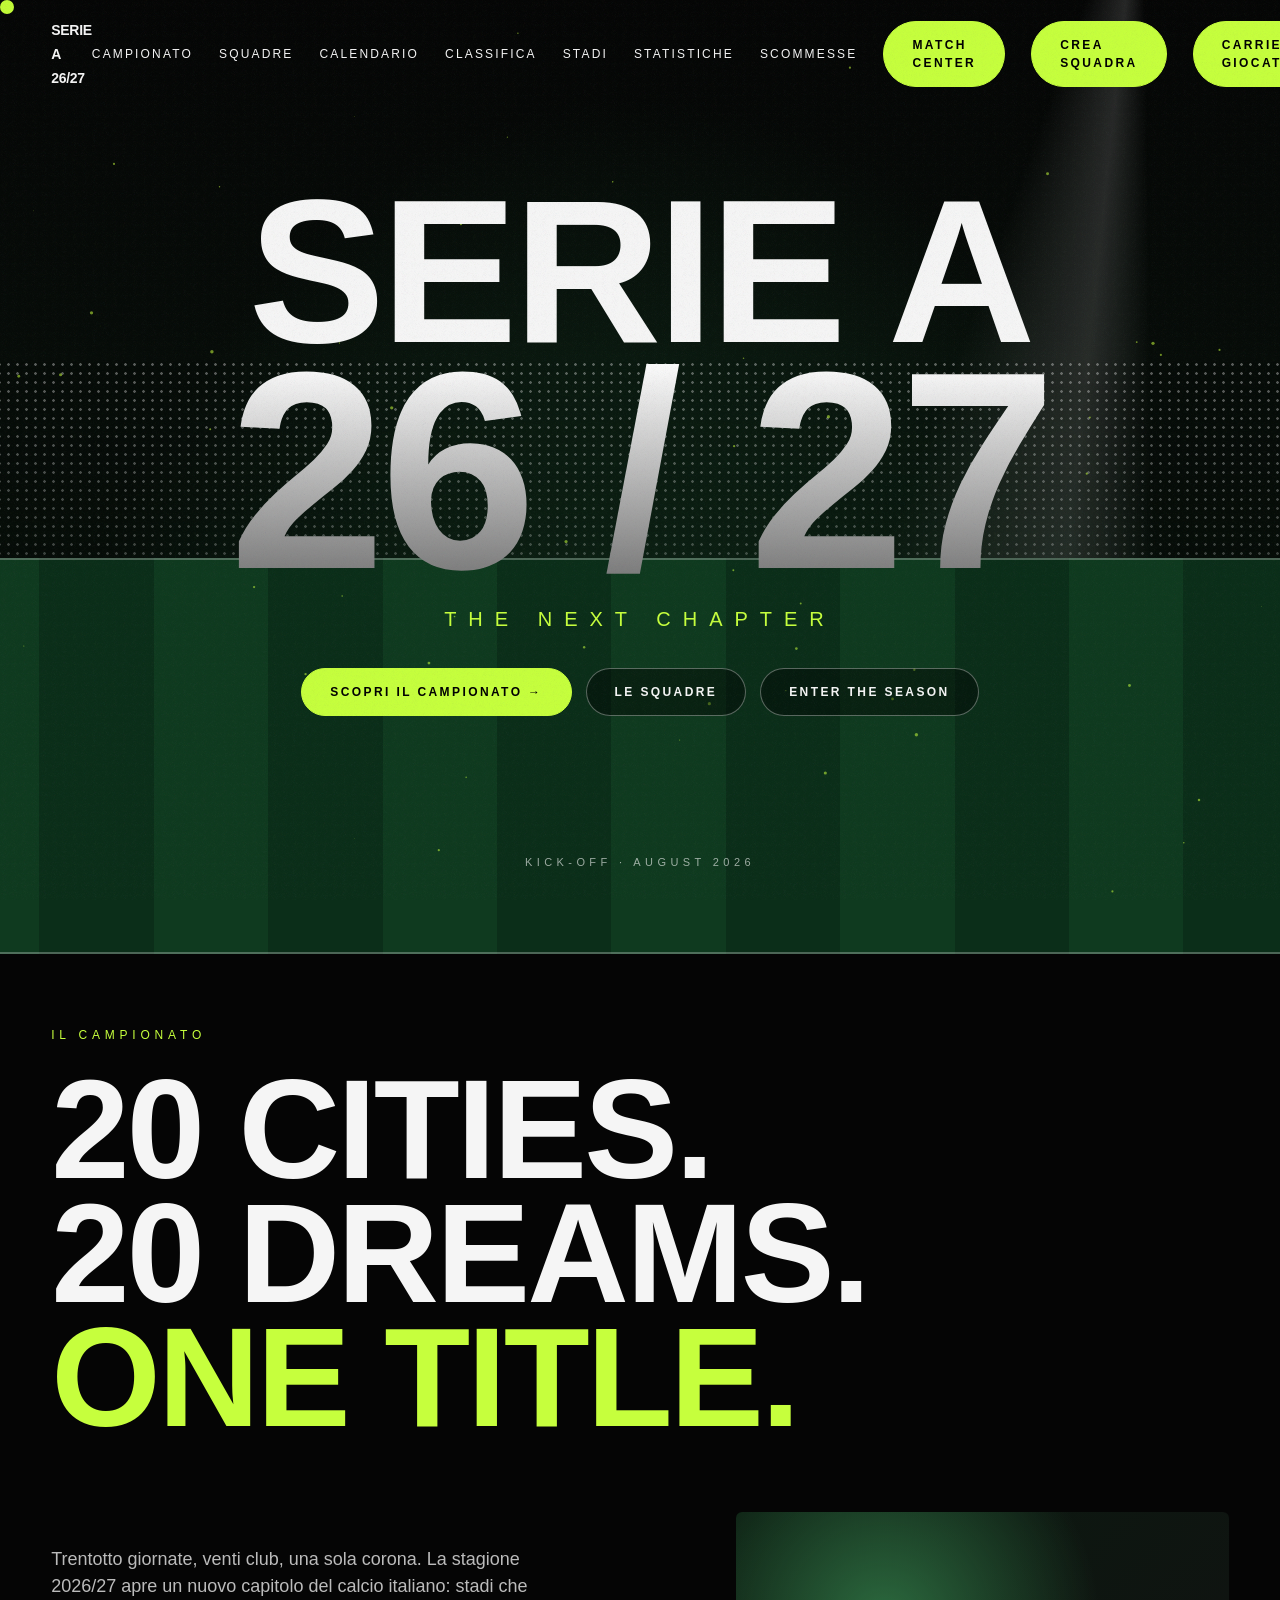
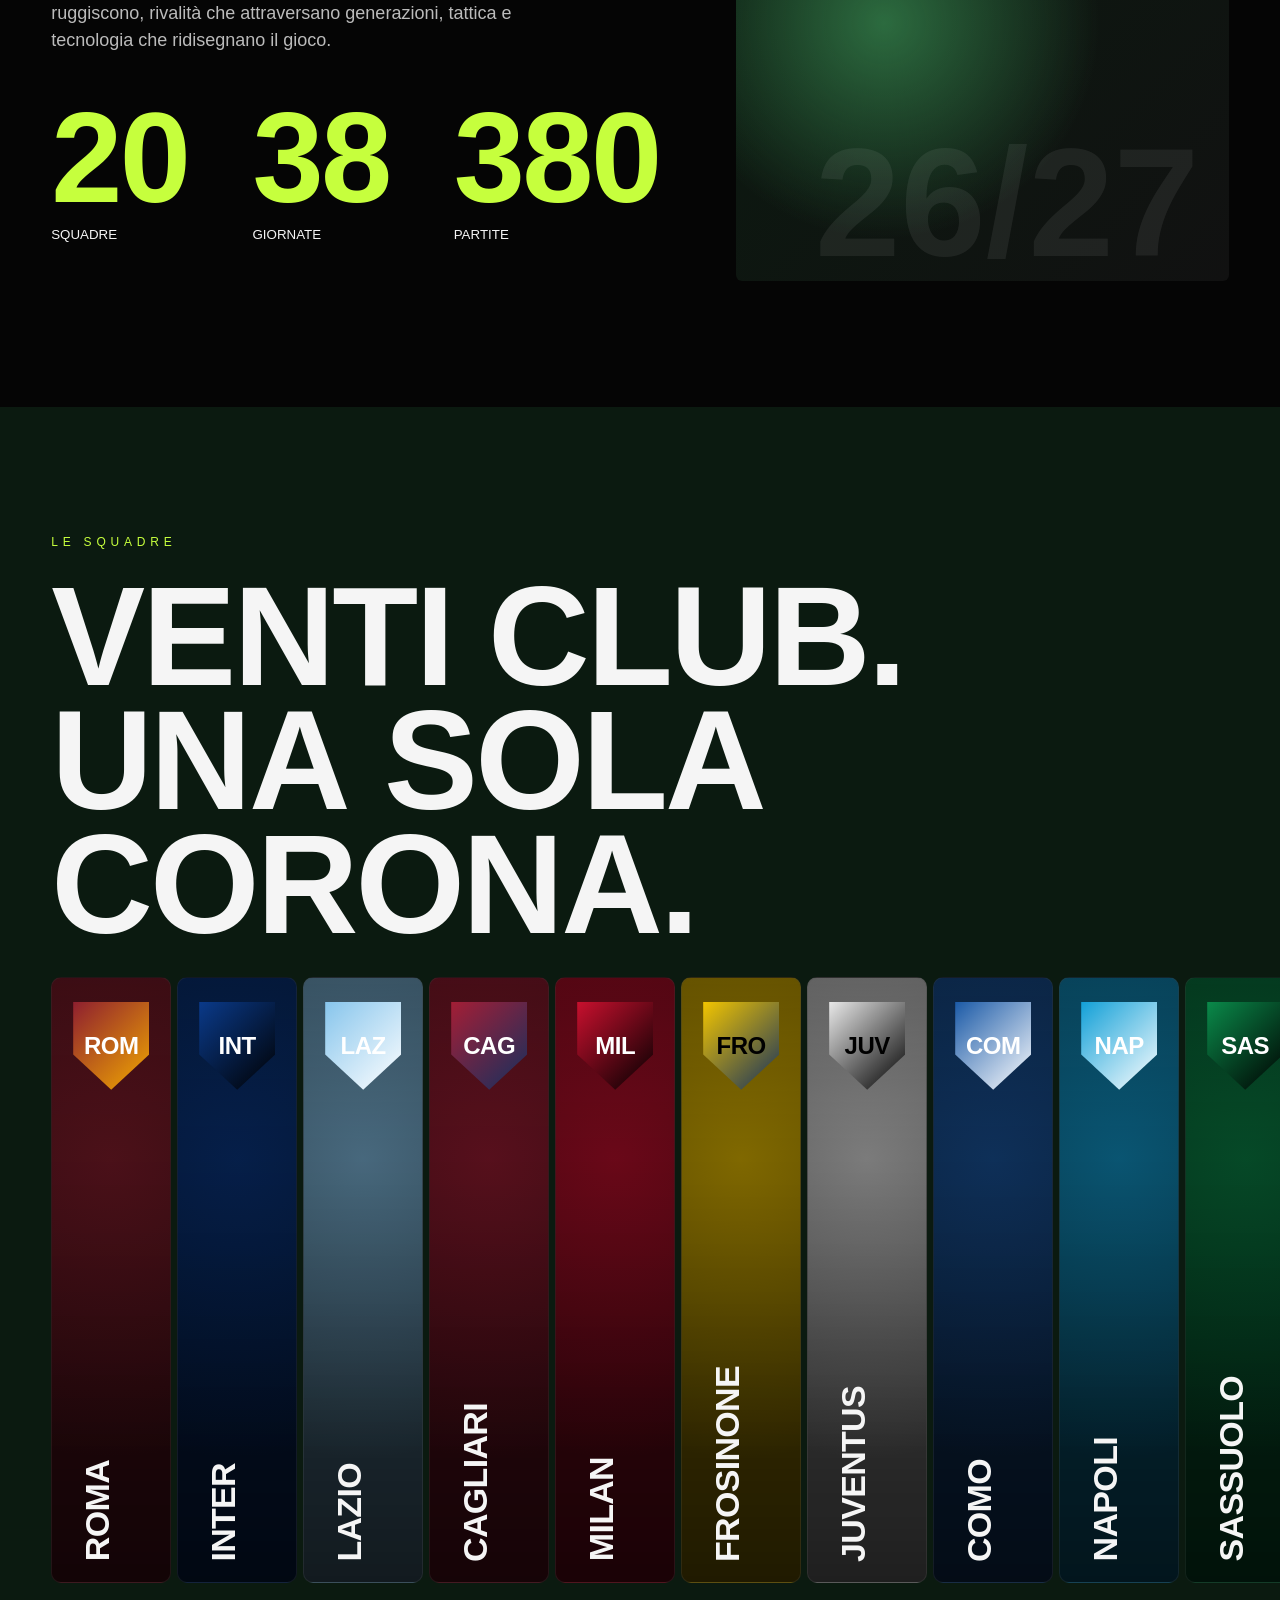
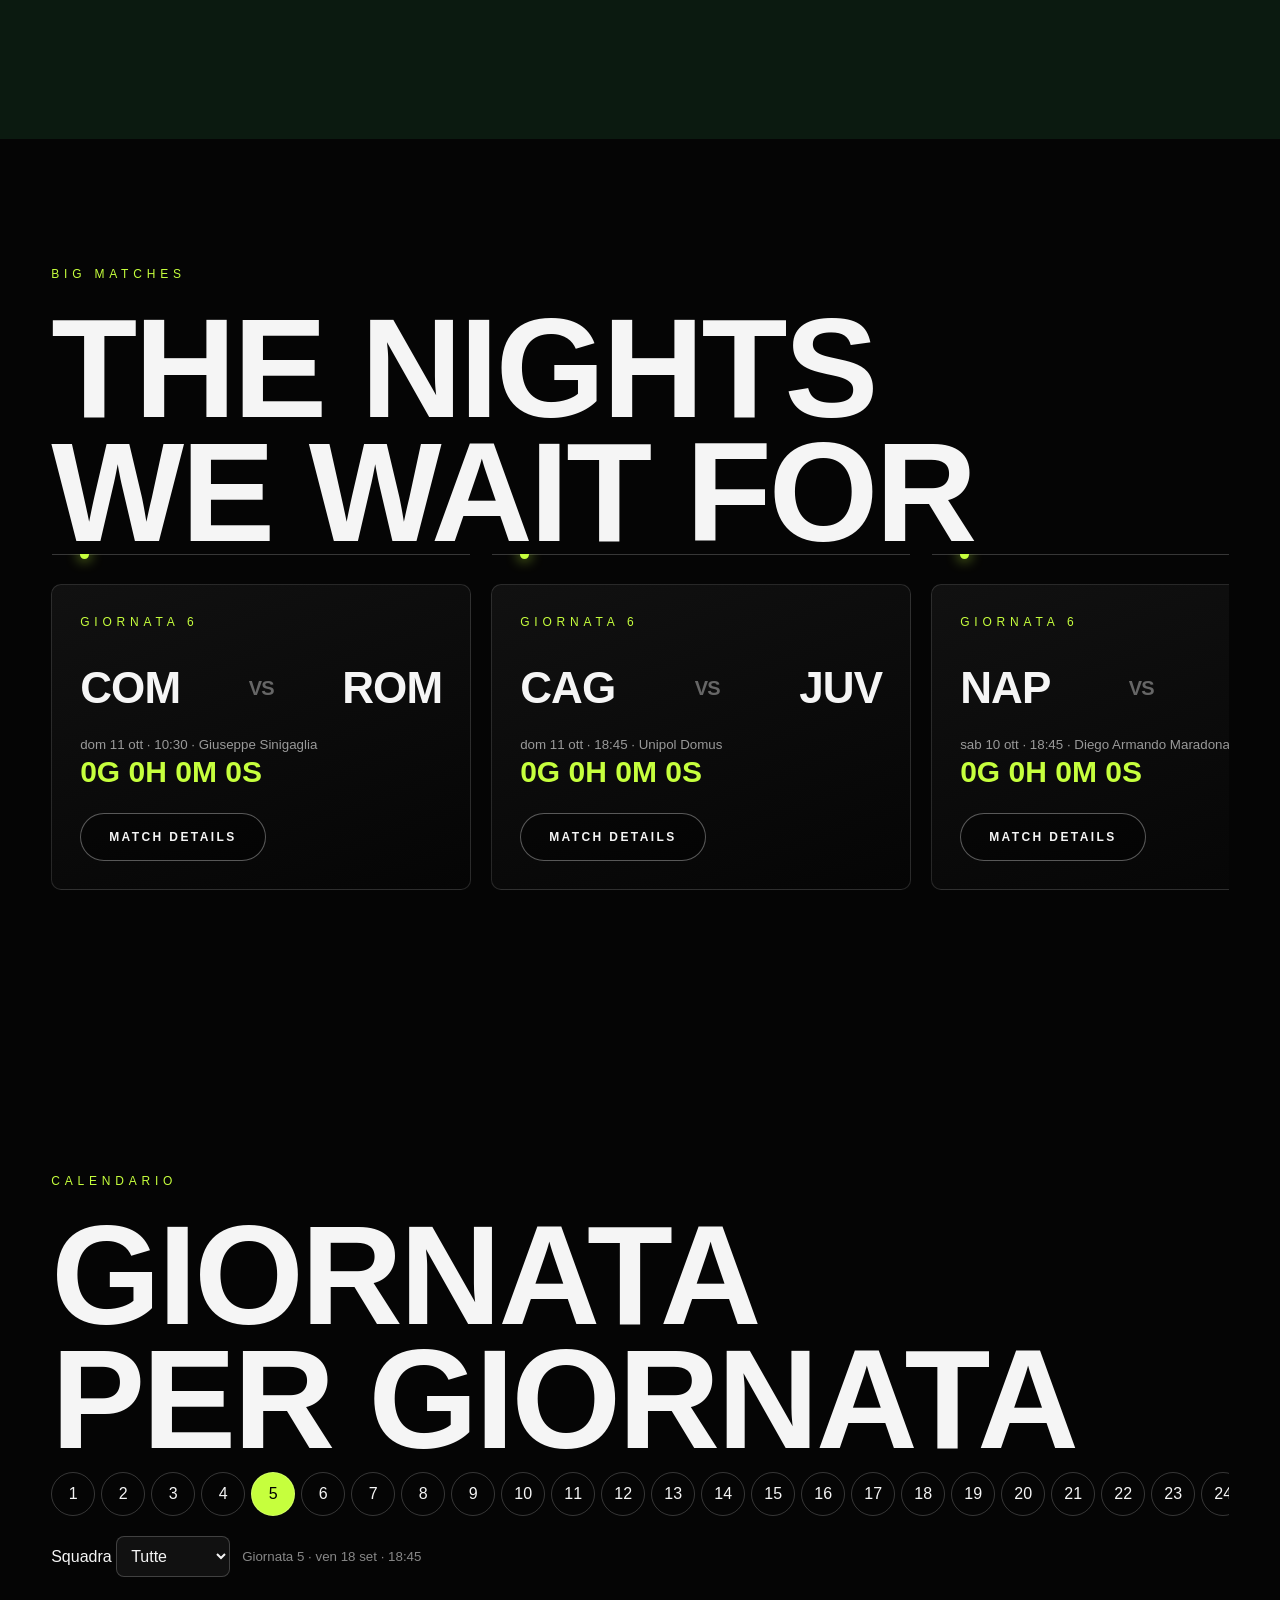
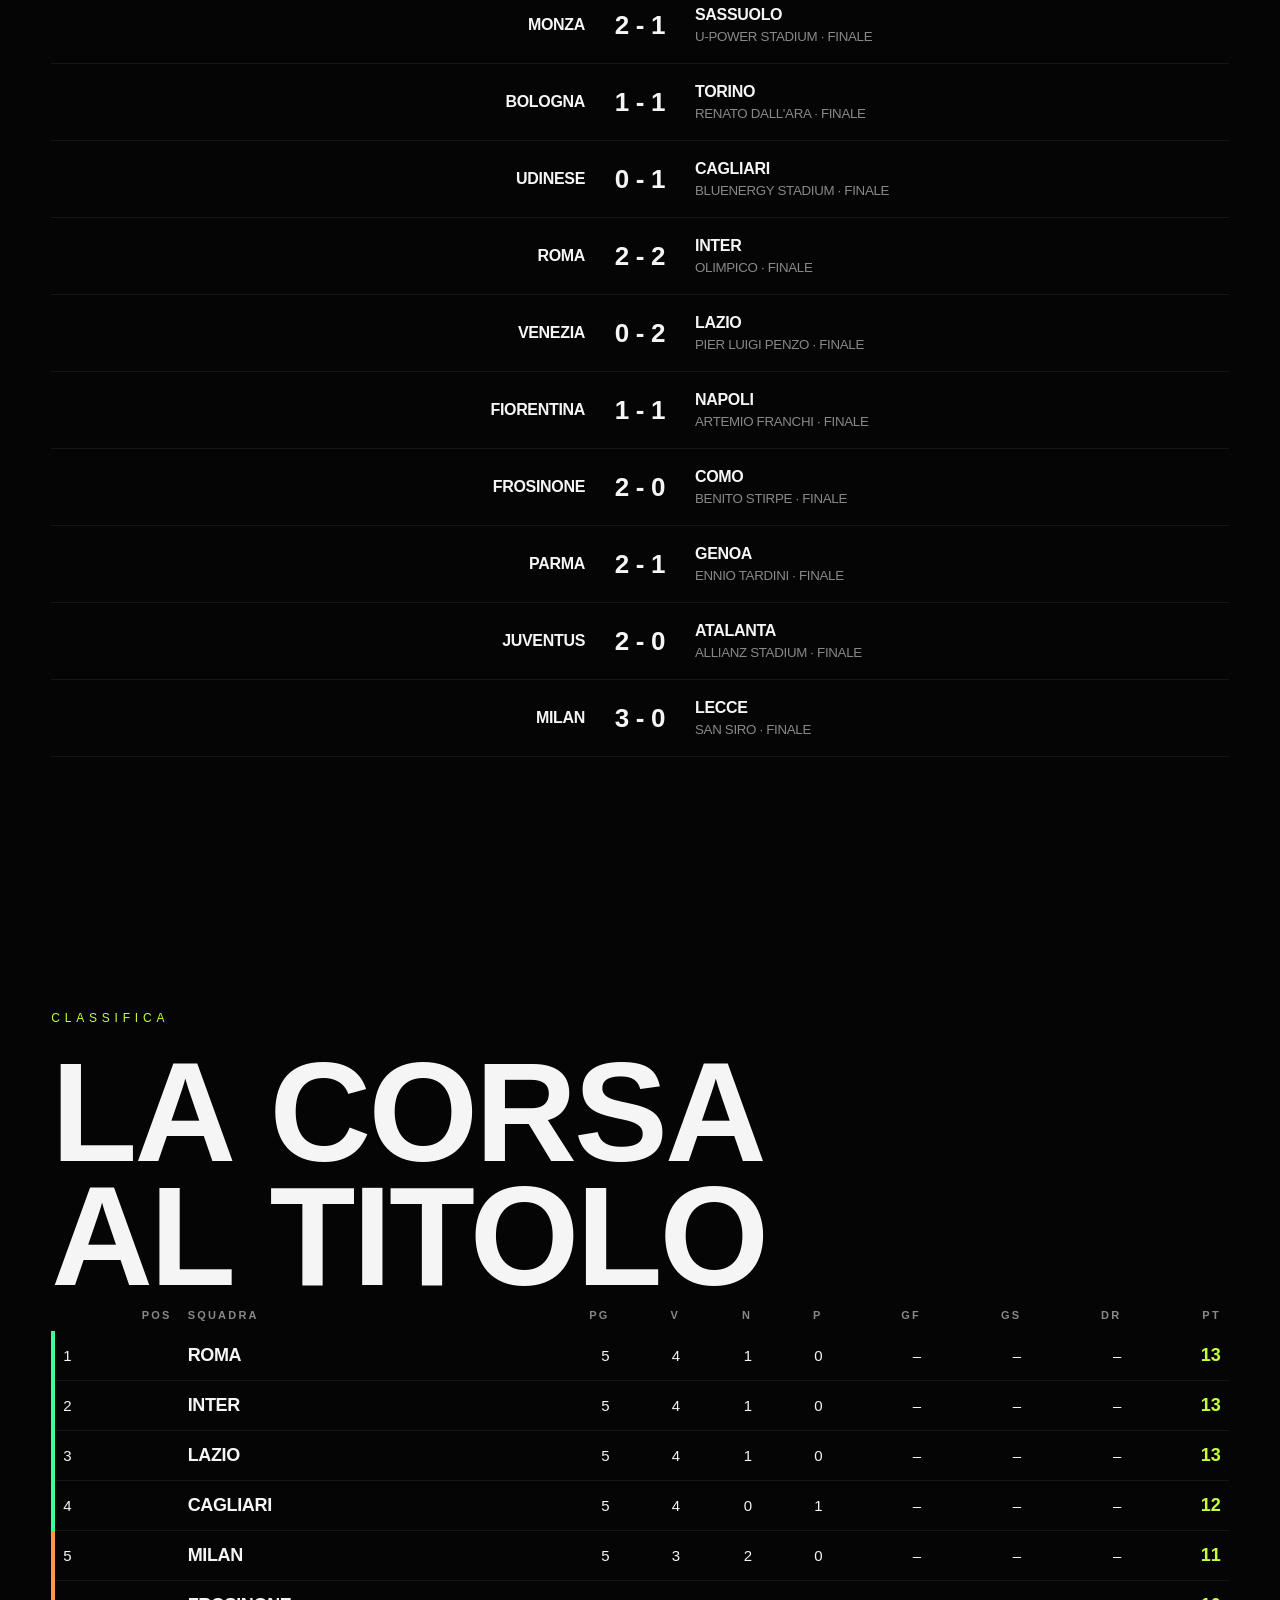
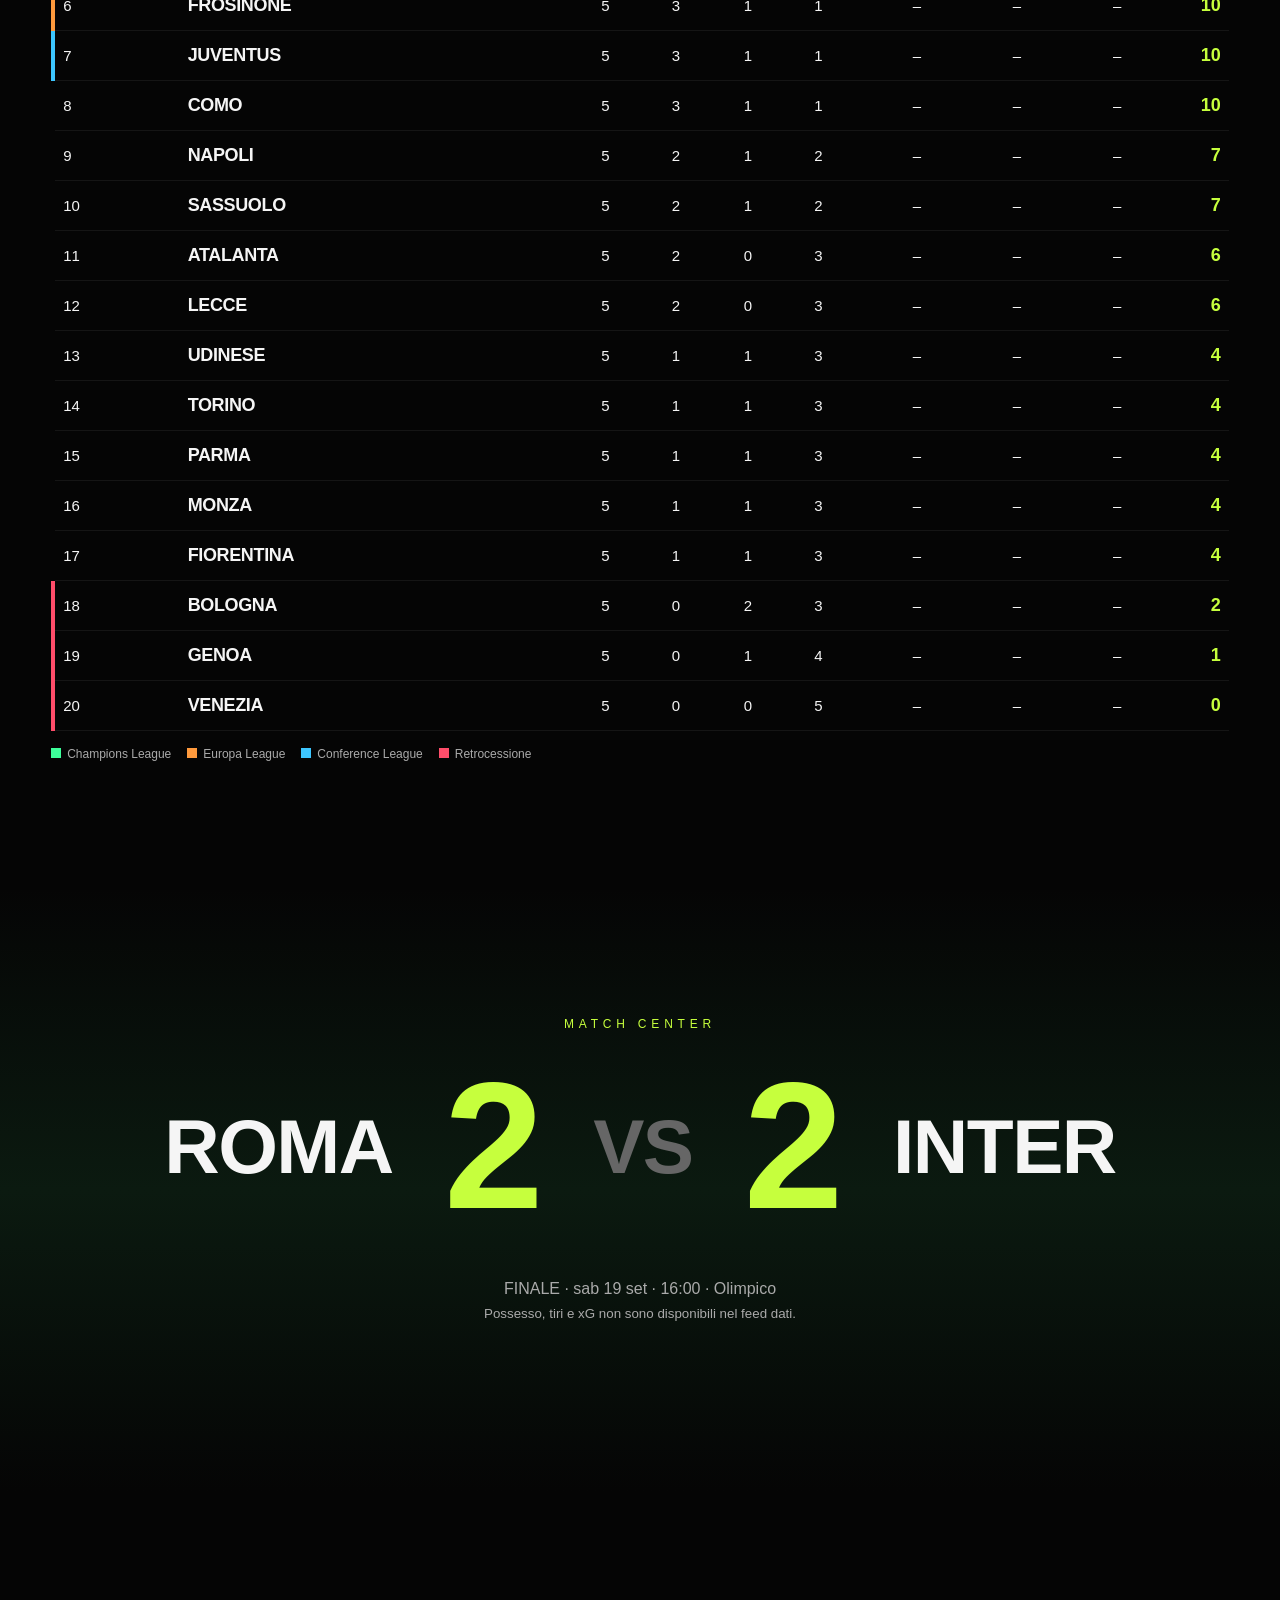
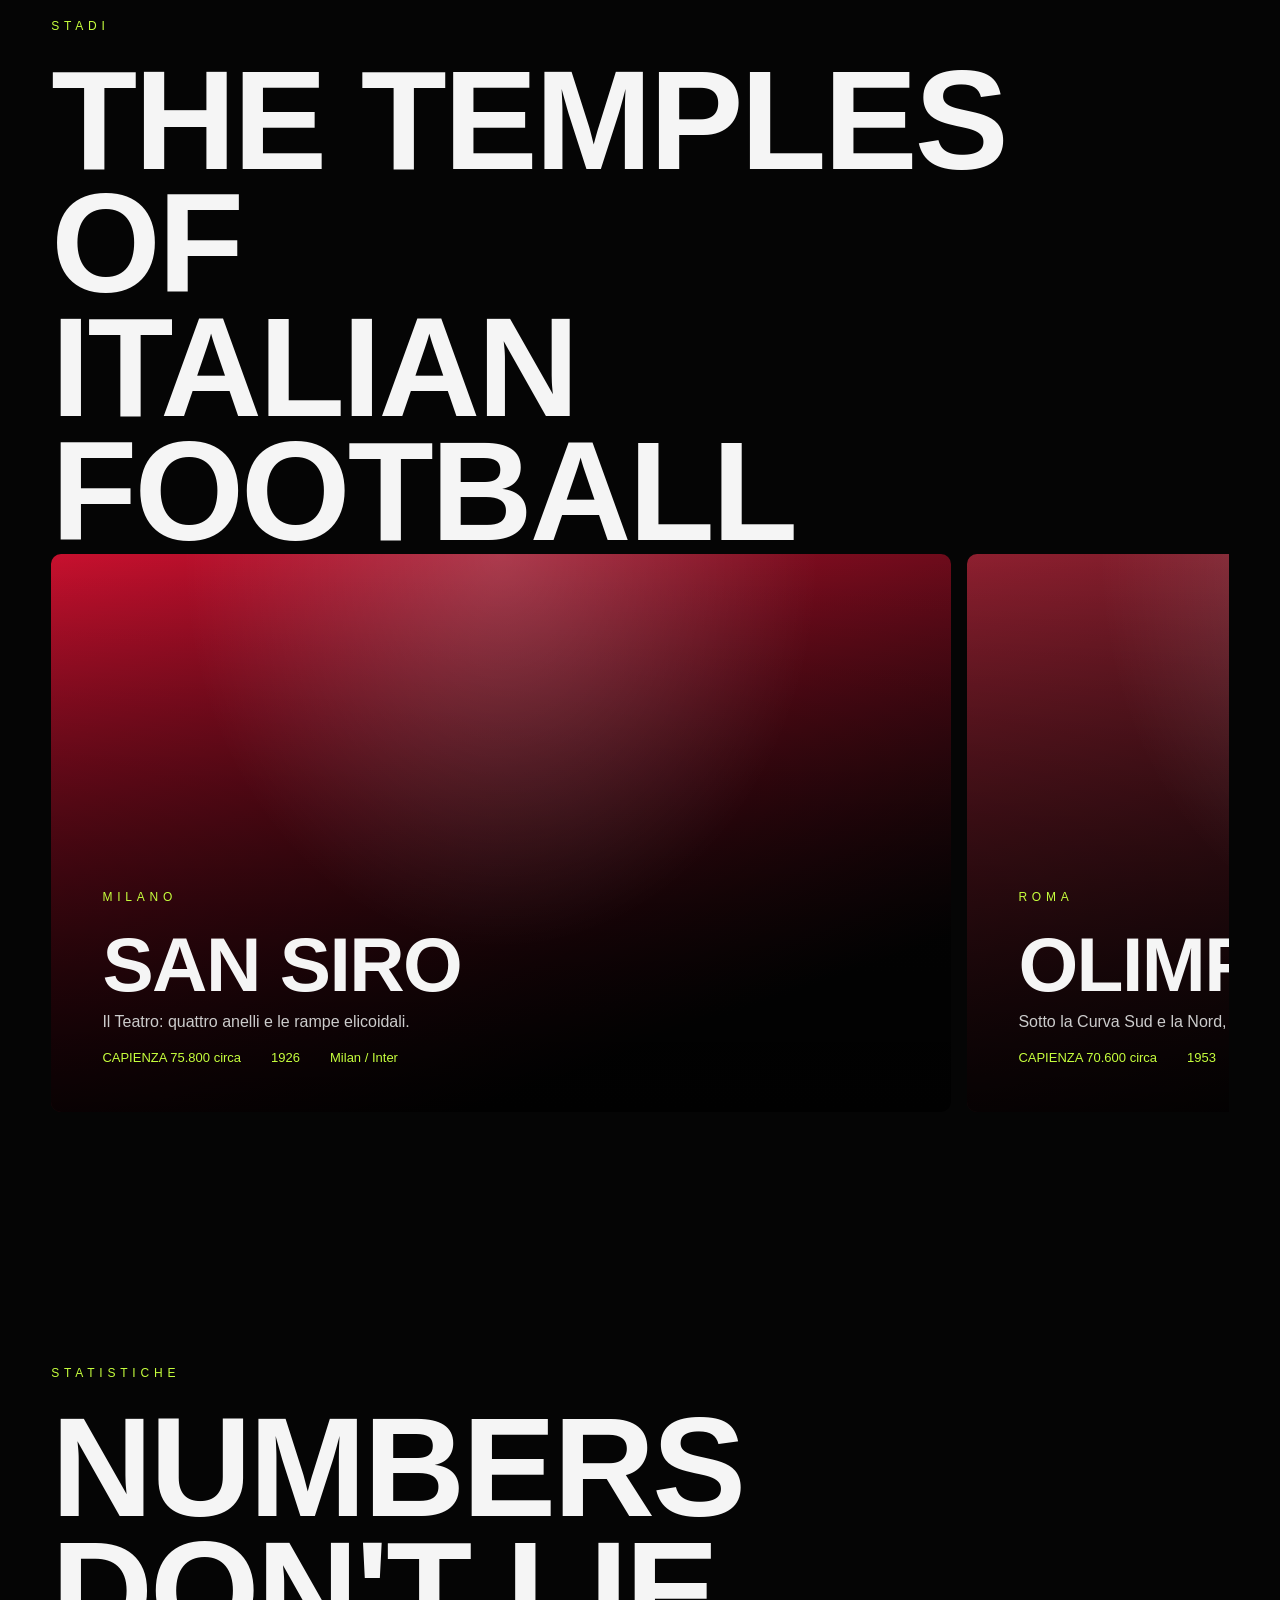
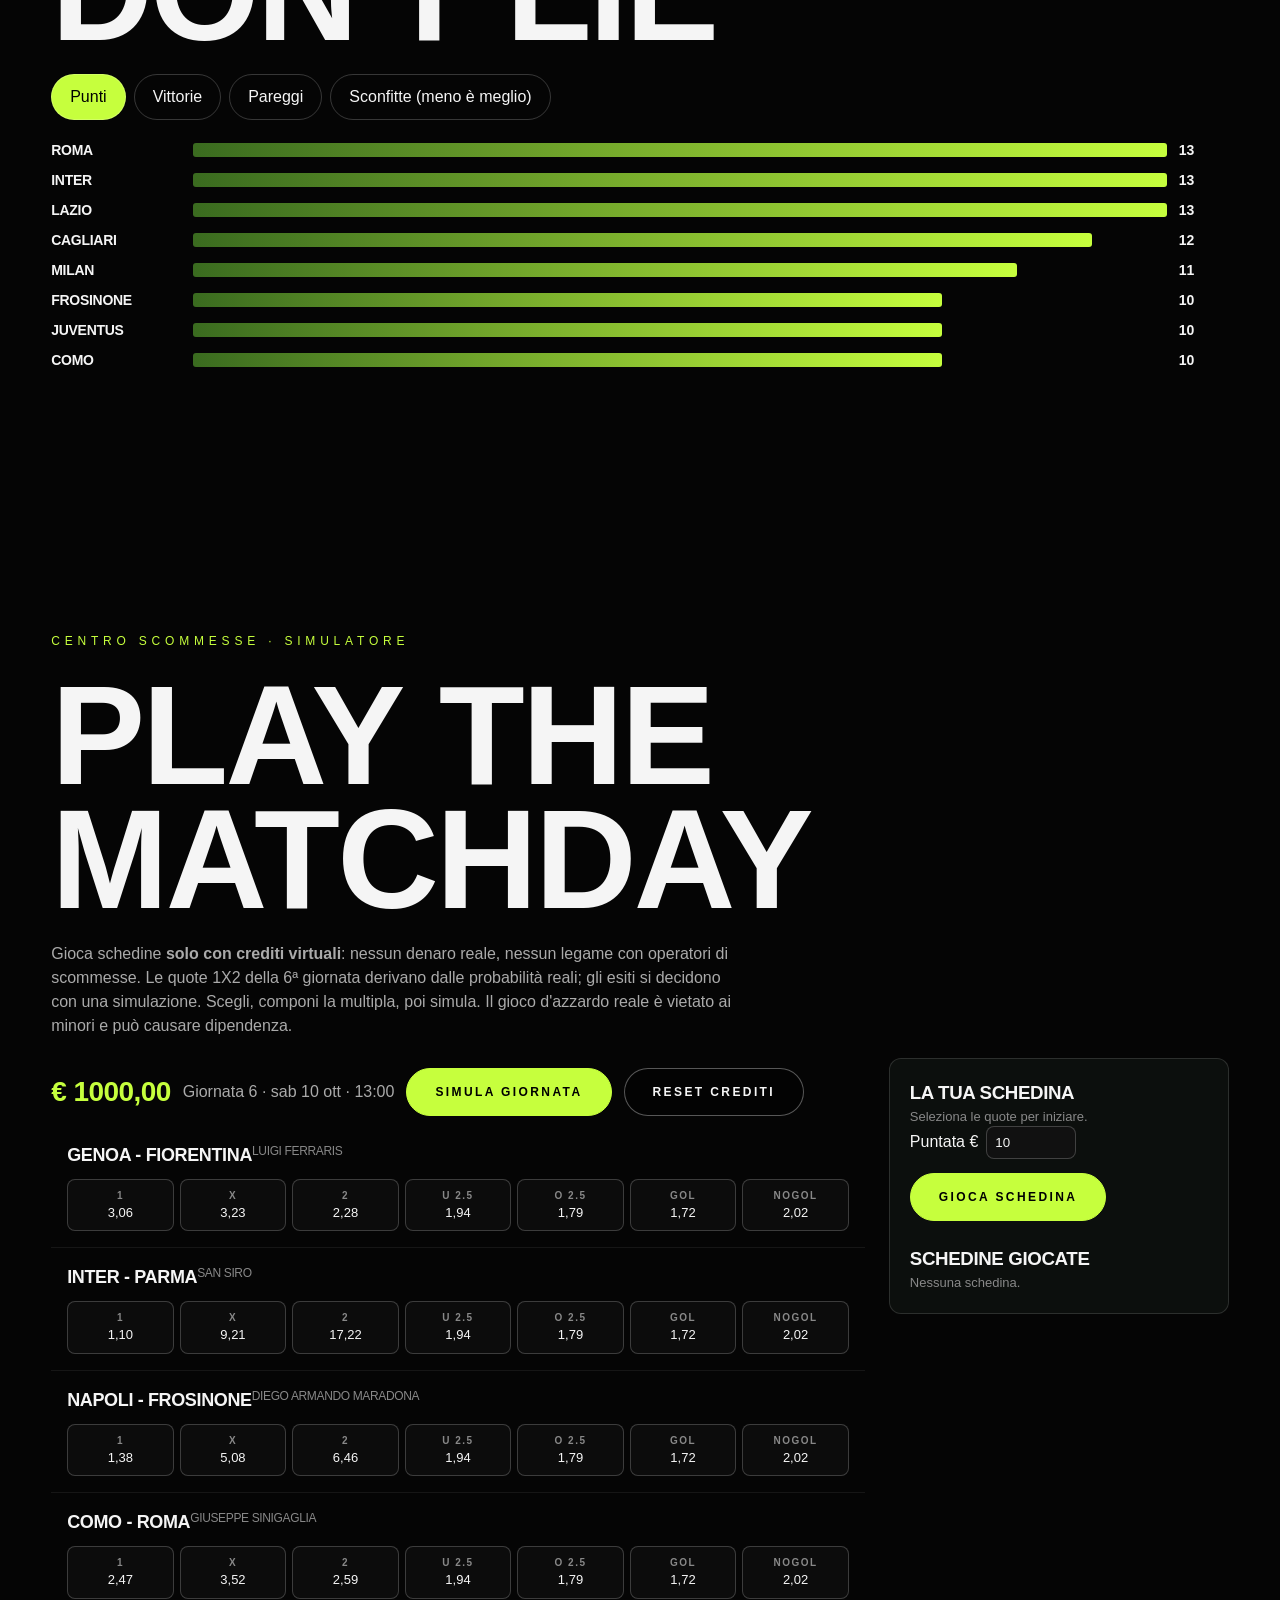
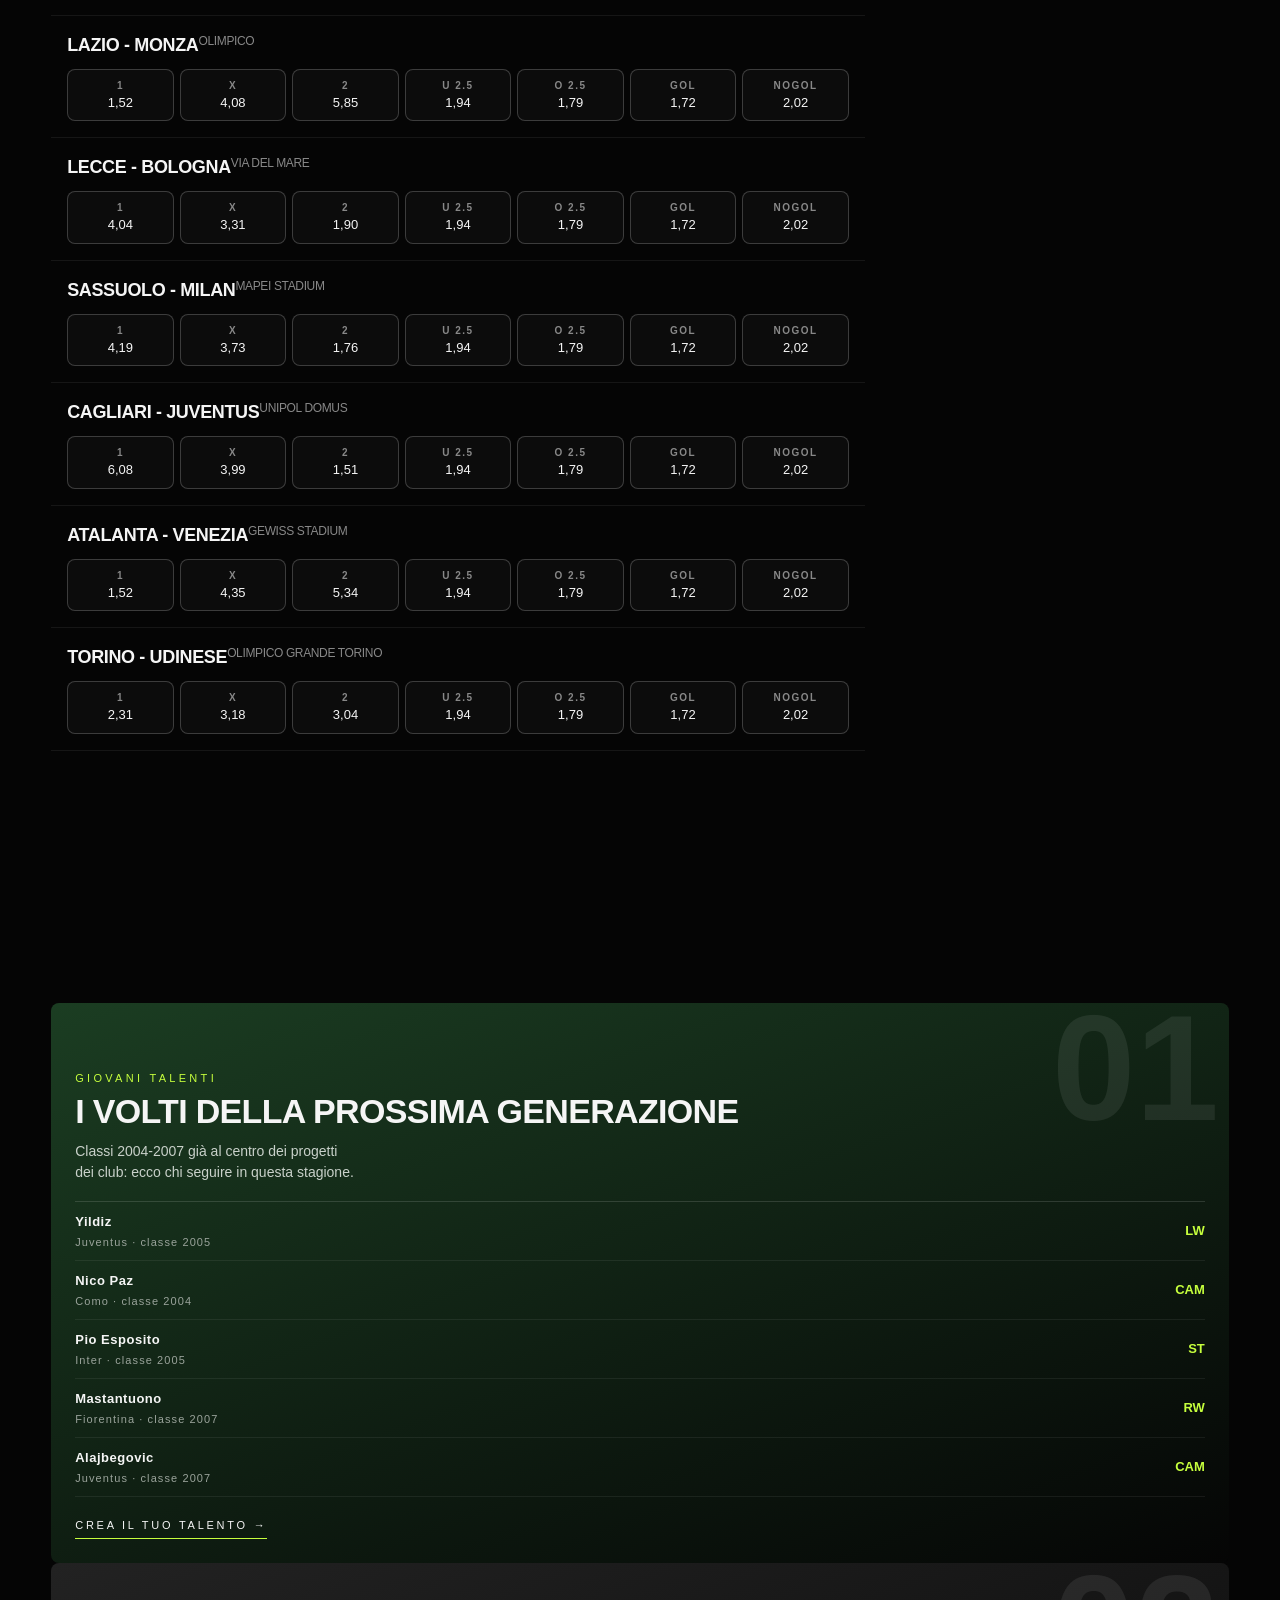
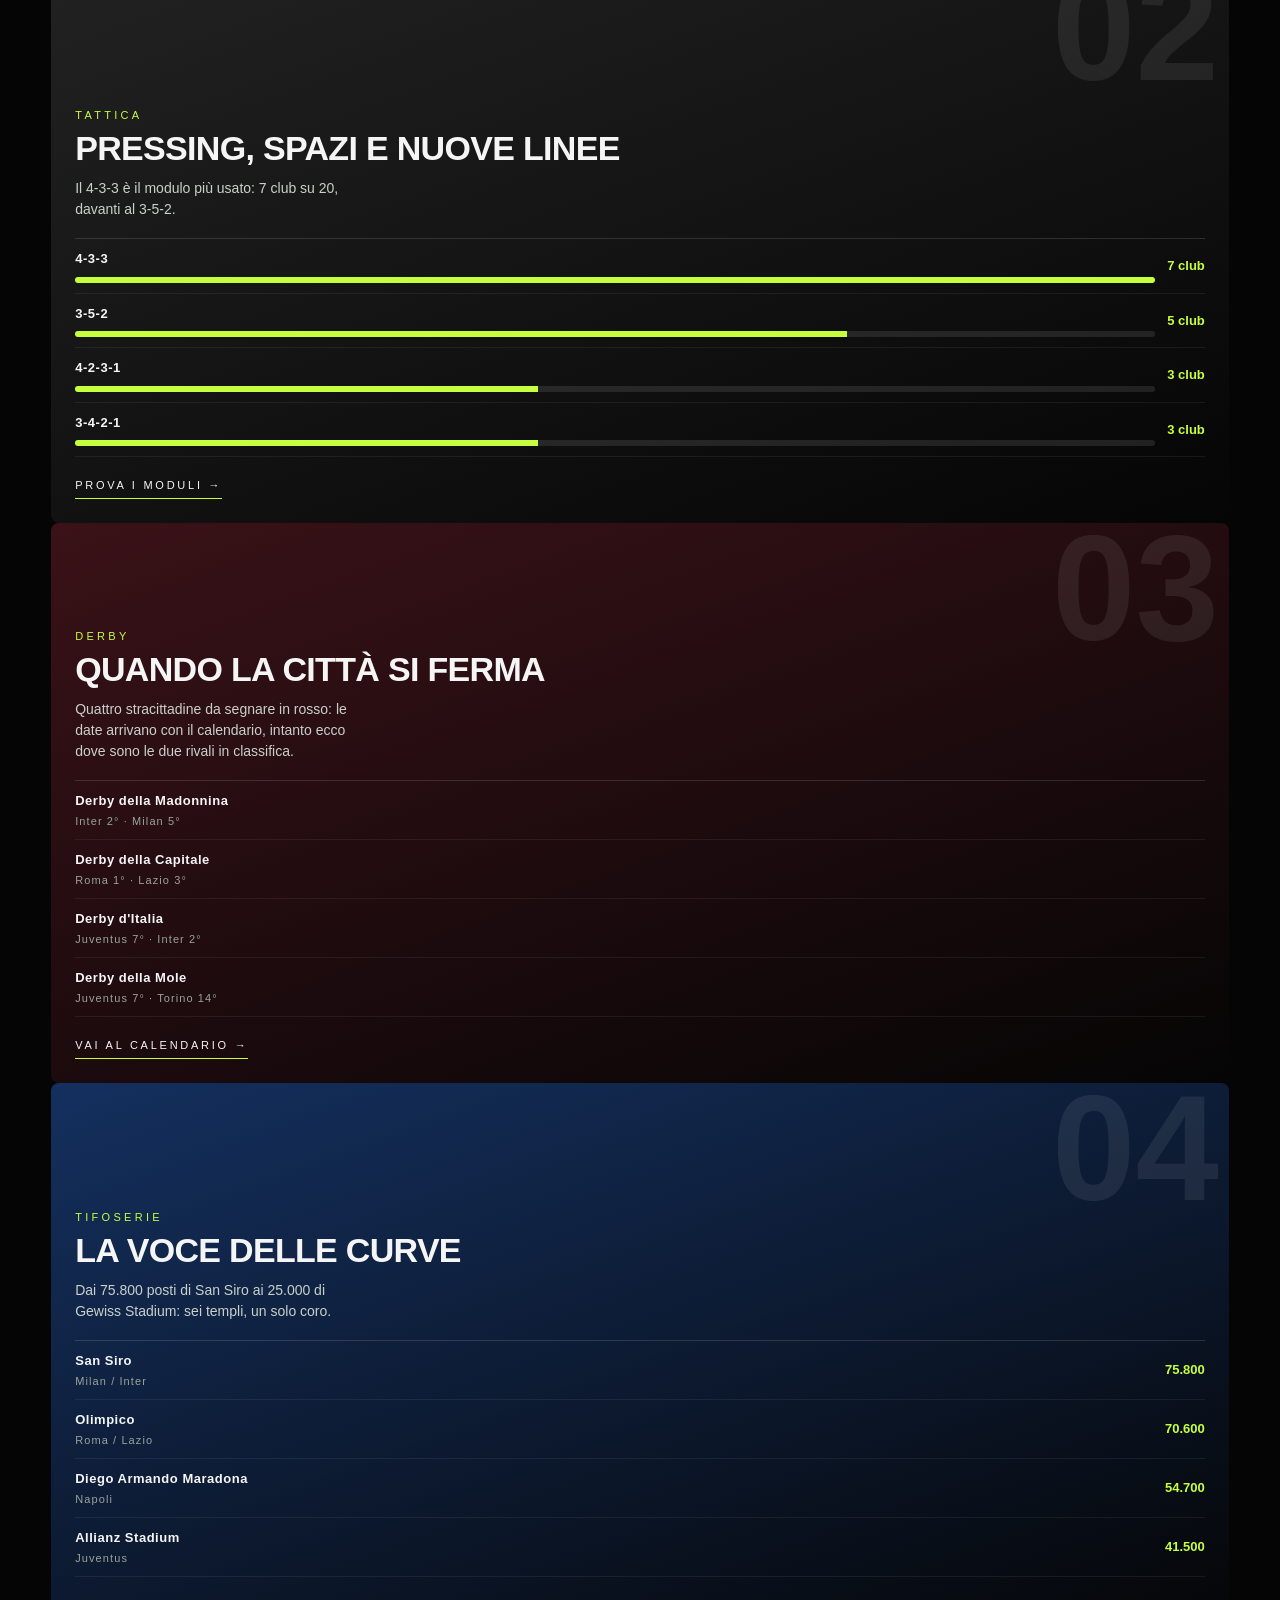
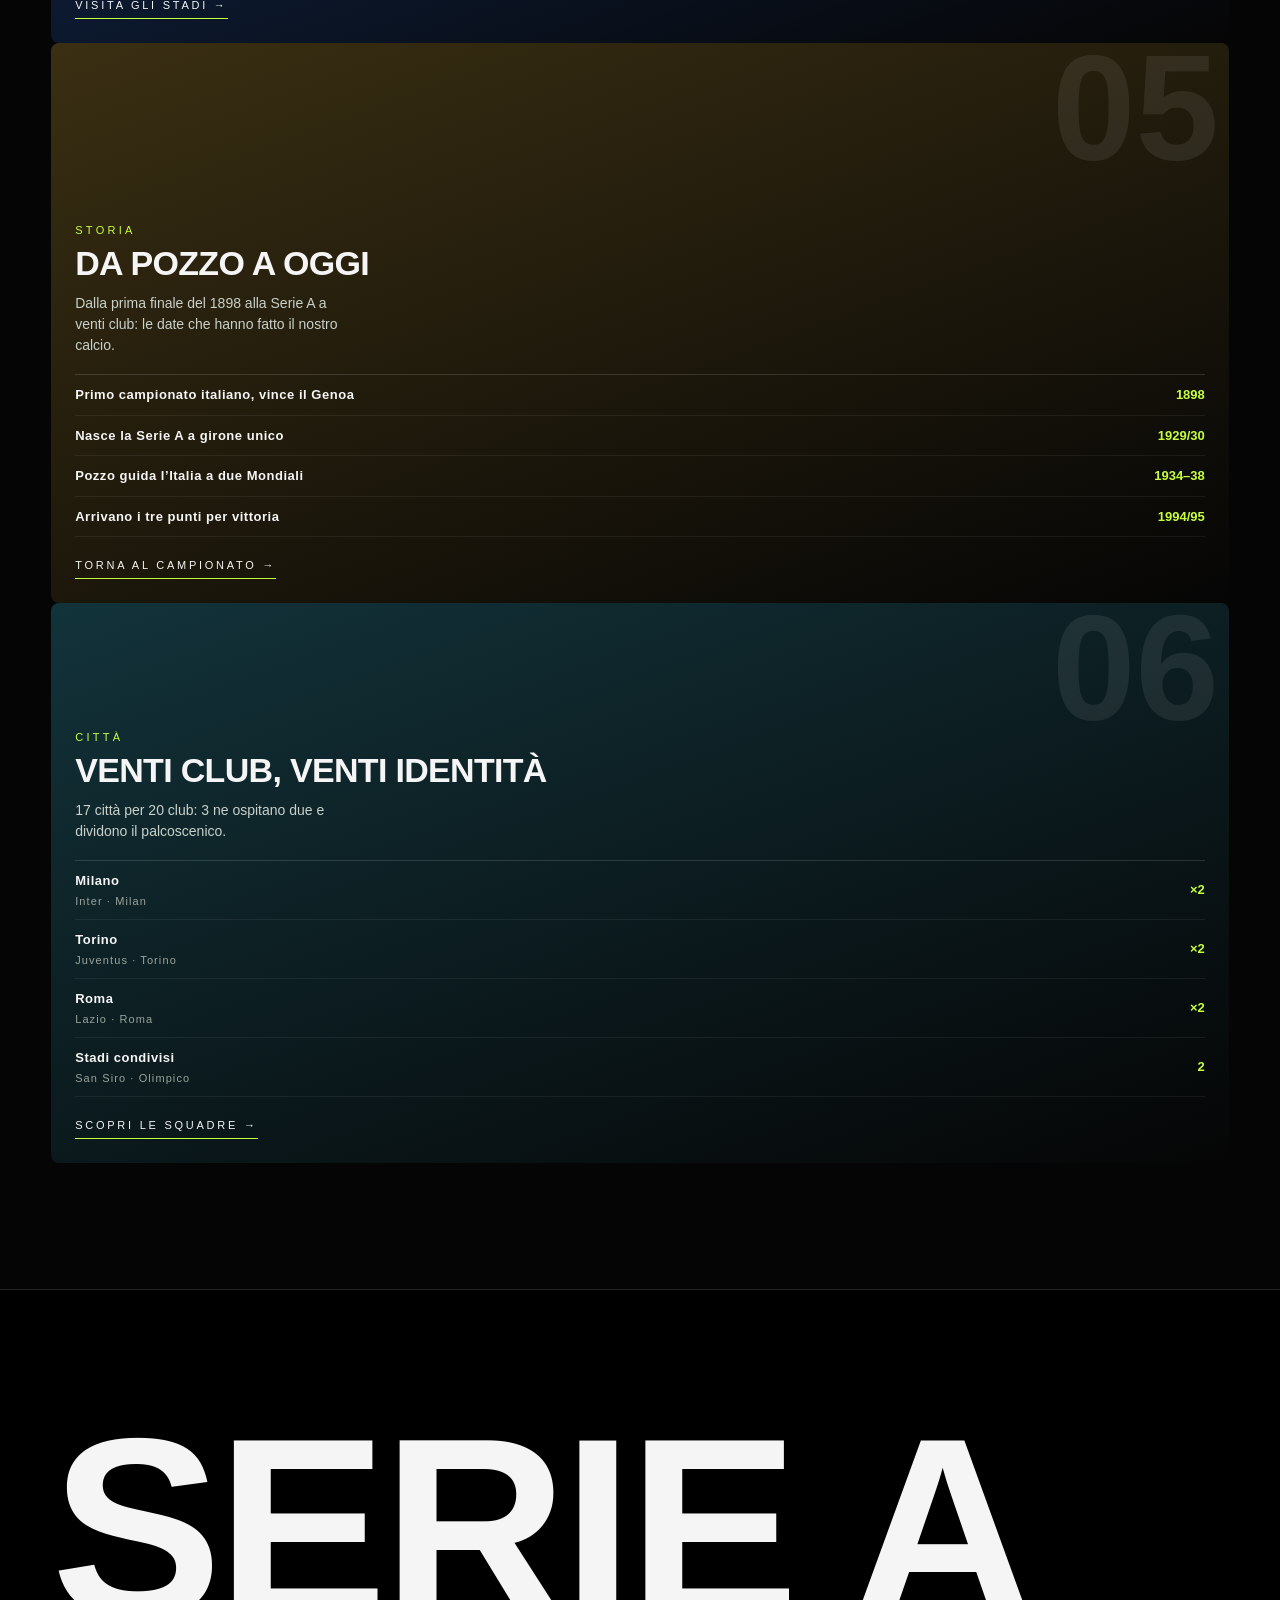
==== commit b57d601f: "Aggiorna builder e simulatore Serie A" ====
--- a/index.html
+++ b/index.html
@@ -851,6 +851,19 @@
             margin-top: 8px
         }
 
+        .ec{aspect-ratio:auto;min-height:560px}
+        .ec p{font-size:14px;color:#c9d1ca;margin:14px 0 18px;max-width:36ch}
+        .ec ul{list-style:none;padding:0;margin:0 0 20px;border-top:1px solid #fff2}
+        .ec li{display:flex;justify-content:space-between;align-items:center;gap:12px;padding:10px 0;border-bottom:1px solid #fff1;font-size:13px}
+        .ec li>div{flex:1;min-width:0}
+        .ec li b{display:block;font-weight:700;letter-spacing:.04em}
+        .ec li small{display:block;color:#9aa39b;font-size:11px;letter-spacing:.1em;margin-top:2px}
+        .ec li em{font-style:normal;font-weight:900;color:var(--lime);white-space:nowrap}
+        .ec .mb{height:6px;margin-top:8px;border-radius:3px;background:#ffffff1a;overflow:hidden}
+        .ec .mb i{display:block;height:100%;background:var(--lime)}
+        .ec-go{align-self:flex-start;font-size:11px;letter-spacing:.25em;padding-bottom:4px;border-bottom:1px solid var(--lime)}
+        .ec-go:hover{color:var(--lime)}
+
         footer {
             padding: 14vh 4vw 6vh;
             border-top: 1px solid #fff2;
@@ -1069,6 +1082,129 @@
             min-width: 0;
         }
 
+        .pitch-builder {
+            position: relative;
+            isolation: isolate;
+            display: flex;
+            width: min(100%, 520px);
+            height: min(70vh, 680px);
+            min-height: 480px;
+            aspect-ratio: 4 / 5;
+            padding: 18px;
+            overflow: hidden;
+            border: 1px solid #ffffff55;
+            background: linear-gradient(180deg, transparent calc(50% - .5px), #ffffff55 50%, transparent calc(50% + .5px)), repeating-linear-gradient(0deg, #164326 0 12.5%, #19502c 12.5% 25%);
+            box-shadow: inset 0 0 0 8px #ffffff10;
+        }
+
+        .pitch-builder::before,
+        .pitch-builder::after {
+            content: "";
+            position: absolute;
+            z-index: -1;
+            pointer-events: none;
+        }
+
+        .pitch-builder::before {
+            inset: 14px;
+            border: 1px solid #ffffff75;
+        }
+
+        .pitch-builder::after {
+            top: 50%;
+            left: 50%;
+            width: 26%;
+            aspect-ratio: 1;
+            border: 1px solid #ffffff75;
+            border-radius: 50%;
+            transform: translate(-50%, -50%);
+        }
+
+        .pitch-grid {
+            position: relative;
+            z-index: 1;
+            display: flex;
+            flex: 1;
+            flex-direction: column;
+            justify-content: space-around;
+            gap: 8px;
+            min-width: 0;
+        }
+
+        .pitch-row {
+            display: flex;
+            justify-content: center;
+            align-items: center;
+            gap: clamp(4px, 1vw, 12px);
+        }
+
+        .pitch-slot {
+            position: relative;
+            display: flex;
+            flex: 1 1 0;
+            flex-direction: column;
+            justify-content: center;
+            align-items: center;
+            gap: 4px;
+            width: 0;
+            max-width: 112px;
+            min-width: 0;
+            min-height: 82px;
+            padding: 7px 4px;
+            border: 1px solid #ffffff55;
+            border-radius: 7px;
+            background: #07120ddd;
+            text-align: center;
+            box-shadow: 0 3px 12px #0005;
+        }
+
+        .pitch-slot.filled {
+            border-color: color-mix(in srgb, var(--pc) 75%, white 25%);
+            background: color-mix(in srgb, var(--pc) 34%, #07120d 66%);
+        }
+
+        .slot-shirt {
+            display: grid;
+            place-items: center;
+            width: 27px;
+            height: 27px;
+            flex: 0 0 auto;
+            border-radius: 50%;
+            background: var(--lime);
+            color: #111;
+            font-size: 9px;
+            font-weight: 900;
+        }
+
+        .slot-plus {
+            color: var(--lime);
+            font-size: 20px;
+            line-height: 1;
+        }
+
+        .pitch-slot.empty .role {
+            color: #d2ddd3;
+            font-size: 9px;
+            line-height: 1.15;
+            letter-spacing: .08em;
+            overflow-wrap: anywhere;
+        }
+
+        .pitch-slot .player-mini {
+            max-width: 100%;
+            color: #fff;
+            font-size: 10px;
+            line-height: 1.1;
+            overflow-wrap: anywhere;
+        }
+
+        .slot-overall,
+        .slot-club {
+            color: #d2ddd3;
+            font-size: 8px;
+            line-height: 1.1;
+        }
+
         .pitch-actions {
             display: flex;
             width: 100%;
@@ -1135,143 +1271,393 @@
             color: #c1c9c3;
             font-size: 12px;
             font-weight: 800;
-            transition: background .2s, color .2s, border-color .2s;
-        }
-
-        .mod-btn:hover,
-        .mod-btn.active {
-            border-color: var(--lime);
-            background: var(--lime);
-            color: #000;
-        }
-
-        .formation-label {
-            display: inline-flex;
-            align-items: center;
-            min-height: 38px;
-            padding: 0 12px;
-            border: 1px solid #c6ff3d55;
-            border-radius: 6px;
-            color: var(--lime);
-            font-size: 11px;
-            font-weight: 900;
-            letter-spacing: .08em;
-        }
-
-        .pitch-builder {
-            background: repeating-linear-gradient(0deg, #123b25 0 12.5%, #10351f 12.5% 25%);
-            border: 1px solid #ffffff38;
-            border-radius: 10px;
-            padding: clamp(12px, 1.6vw, 24px);
-            margin: 0 auto 14px;
-            aspect-ratio: 4 / 5;
-            display: grid;
-            position: relative;
-            width: min(100%, 590px);
-            height: min(75vh, 740px);
-            max-height: none;
-            box-shadow: 0 24px 80px #0008;
-        }
-
-        .pitch-builder:before {
-            content: '';
-            position: absolute;
-            inset: 0;
-            border: 1px solid #ffffff38;
-            border-radius: 10px;
-            background:
-                linear-gradient(90deg, transparent 48%, #fff2 48%, #fff2 52%, transparent 52%) center/100% 2px no-repeat,
-                linear-gradient(0deg, transparent 30%, #fff2 30%, #fff2 32%, transparent 32%) center/2px 100% no-repeat,
-                linear-gradient(0deg, transparent 35%, #fff2 35%, #fff2 65%, transparent 65%) 0 0/2px 100% no-repeat,
-                linear-gradient(0deg, transparent 35%, #fff2 35%, #fff2 65%, transparent 65%) 100% 0/2px 100% no-repeat;
-            pointer-events: none
-        }
-
-        .pitch-grid {
-            display: flex;
-            flex-direction: column;
-            justify-content: space-around;
-            gap: 10px;
-            height: 100%;
-            position: relative;
-            z-index: 1;
-        }
-
-        .pitch-row {
-            display: flex;
-            justify-content: space-around;
-            gap: 8px;
-            min-height: 68px;
-        }
-
-        .pitch-slot {
-            flex: 1 1 0;
-            max-width: 128px;
-            min-width: 0;
-            display: flex;
-            flex-direction: column;
-            align-items: center;
-            justify-content: center;
-            background: #09180fcc;
-            border: 1px dashed #ffffff70;
-            border-radius: 7px;
-            cursor: pointer;
-            transition: .3s;
-            min-height: 64px;
-            position: relative;
-            text-align: center
-        }
-
-        .pitch-slot:hover:not(.filled) {
-            border: 1px solid var(--lime);
-            background: #173a26;
-        }
-
-        .pitch-slot.filled {
-            background: linear-gradient(145deg, color-mix(in srgb, var(--pc) 42%, #0b170f), #09180fcc 78%);
-            border: 1px solid color-mix(in srgb, var(--pc) 75%, white 8%);
-            cursor: default;
-        }
-
-        .pitch-slot.filled .player-mini {
-            font-size: 11px;
-            color: #fff
-        }
-
-        .slot-shirt {
-            display: grid;
-            place-items: center;
-            width: 30px;
-            height: 30px;
-            margin-bottom: 6px;
-            border: 1px solid #ffffff85;
-            border-radius: 6px 6px 10px 10px;
-            color: #fff;
-            font-size: 10px;
-            font-weight: 900;
-            background: color-mix(in srgb, var(--pc) 80%, #111);
-        }
-
-        .slot-club {
-            max-width: 100%;
-            color: #d5ddd7;
-            font-size: 9px;
-            line-height: 1.1;
-        }
-
-        .slot-overall {
-            color: var(--lime);
-            font-size: 10px;
-            font-weight: 900;
-            line-height: 1.1;
-        }
-
-        .slot-plus {
-            color: var(--lime);
-            font-size: 24px;
-            font-weight: 400;
-            line-height: 1;
-        }
+        }
+    </style>
+    <script>
+        document.addEventListener('DOMContentLoaded', () => {
+            const TACTIC_PROFILES = {
+                defensive: { label: 'DIFENSIVA', attack: -0.34, defence: 0.5, possession: -4 },
+                balanced: { label: 'EQUILIBRATA', attack: 0, defence: 0, possession: 0 },
+                attacking: { label: 'OFFENSIVA', attack: 0.48, defence: -0.36, possession: 4 }
+            };
+            let activeSeason = null;
+            let selectedTactic = 'balanced';
+
+            const clamp = (value, min, max) => Math.max(min, Math.min(max, value));
+
+            function getLeagueOrder(league) {
+                return [...league].sort((a, b) => b.points - a.points
+                    || (b.goalsFor - b.goalsAgainst) - (a.goalsFor - a.goalsAgainst)
+                    || b.goalsFor - a.goalsFor
+                    || b.strength - a.strength);
+            }
+
+            function createSeasonSimulation() {
+                const userPlayers = Object.entries(userLineup).map(([slotId, player]) => ({
+                    ...player,
+                    slotId,
+                    appearances: 0,
+                    goals: 0,
+                    assists: 0,
+                    ratingTotal: 0,
+                    playerOfMatch: 0,
+                    cleanSheets: 0
+                }));
+                const fallbackOverall = userPlayers.reduce((sum, player) => sum + (player.overall ?? 70), 0) / userPlayers.length;
+                const averageForRoles = roleSet => {
+                    const selected = userPlayers.filter(player => roleSet.includes(player.role));
+                    return selected.length ? selected.reduce((sum, player) => sum + (player.overall ?? 70), 0) / selected.length : fallbackOverall;
+                };
+                const toStrength = rating => clamp(1 + (rating - 55) * 0.22, 1, 9);
+                const league = T.map((team, index) => ({
+                    id: index,
+                    name: team[0],
+                    strength: team[5],
+                    attack: team[5],
+                    midfield: team[5],
+                    defence: team[5],
+                    played: 0,
+                    wins: 0,
+                    draws: 0,
+                    losses: 0,
+                    goalsFor: 0,
+                    goalsAgainst: 0,
+                    points: 0,
+                    form: [],
+                    isUser: false
+                }));
+                const replacement = league.reduce((weakest, team, index) => team.strength < league[weakest].strength ? index : weakest, 0);
+                const replacedClub = league[replacement].name;
+                const userTeamId = league[replacement].id;
+                const overall = fallbackOverall;
+                const attack = toStrength(averageForRoles(['lw', 'rw', 'st', 'cam']));
+                const midfield = toStrength(averageForRoles(['cm', 'cam']));
+                const defence = toStrength(averageForRoles(['cb', 'lb', 'rb', 'gk']));
+                const gkOverall = averageForRoles(['gk']);
+                const defendersOverall = averageForRoles(['cb', 'lb', 'rb']);
+                const clubCounts = userPlayers.reduce((counts, player) => {
+                    counts[player.club] = (counts[player.club] || 0) + 1;
+                    return counts;
+                }, {});
+                const chemistry = clamp((Math.max(...Object.values(clubCounts)) - 1) * 0.04, 0, 0.16);
+                league[replacement] = {
+                    id: userTeamId,
+                    name: 'LA TUA SQUADRA',
+                    strength: toStrength(overall) + chemistry,
+                    attack: attack + chemistry,
+                    midfield: midfield + chemistry,
+                    defence: defence + chemistry + Math.max(0, gkOverall - defendersOverall) * 0.012,
+                    played: 0,
+                    wins: 0,
+                    draws: 0,
+                    losses: 0,
+                    goalsFor: 0,
+                    goalsAgainst: 0,
+                    points: 0,
+                    form: [],
+                    isUser: true
+                };
+
+                let rotation = league.map(team => team.id);
+                const firstHalf = [];
+                for (let round = 0; round < 19; round++) {
+                    const fixtures = [];
+                    for (let index = 0; index < rotation.length / 2; index++) {
+                        fixtures.push([rotation[index], rotation[rotation.length - 1 - index]]);
+                    }
+                    firstHalf.push(fixtures);
+                    const last = rotation.pop();
+                    rotation.splice(1, 0, last);
+                }
+                const schedule = [...firstHalf, ...firstHalf.map(round => round.map(([home, away]) => [away, home]))];
+                return { league, schedule, userTeamId, replacedClub, players: userPlayers, round: 0, userFixtures: [] };
+            }
+
+            function chooseWeightedPlayer(candidates, weightForPlayer) {
+                const weights = candidates.map(player => Math.max(0.01, weightForPlayer(player)));
+                let roll = Math.random() * weights.reduce((sum, weight) => sum + weight, 0);
+                for (let index = 0; index < candidates.length; index++) {
+                    roll -= weights[index];
+                    if (roll <= 0) return candidates[index];
+                }
+                return candidates[candidates.length - 1];
+            }
+
+            function playerGoalWeight(player) {
+                const roleWeight = { gk: 0.02, cb: 0.12, lb: 0.32, rb: 0.32, cm: 0.55, cam: 0.95, lw: 1.2, rw: 1.2, st: 1.75 }[player.role] || 0.4;
+                return roleWeight * (0.72 + (player.overall ?? 70) / 100);
+            }
+
+            function recordPlayerMatch(season, goals, conceded, outcome) {
+                const allPlayers = season.players;
+                const matchGoals = new Map(allPlayers.map(player => [player, 0]));
+                const matchAssists = new Map(allPlayers.map(player => [player, 0]));
+                allPlayers.forEach(player => {
+                    player.appearances++;
+                    if (player.role === 'gk' && conceded === 0) player.cleanSheets++;
+                });
+                for (let goal = 0; goal < goals; goal++) {
+                    const scorer = chooseWeightedPlayer(allPlayers, playerGoalWeight);
+                    scorer.goals++;
+                    matchGoals.set(scorer, matchGoals.get(scorer) + 1);
+                    if (Math.random() < 0.72 && allPlayers.length > 1) {
+                        const assistants = allPlayers.filter(player => player !== scorer);
+                        const assistant = chooseWeightedPlayer(assistants, player => {
+                            const roleWeight = { gk: 0.02, cb: 0.18, lb: 0.5, rb: 0.5, cm: 0.95, cam: 1.3, lw: 0.9, rw: 0.9, st: 0.5 }[player.role] || 0.4;
+                            return roleWeight * (0.7 + (player.overall ?? 70) / 110);
+                        });
+                        assistant.assists++;
+                        matchAssists.set(assistant, matchAssists.get(assistant) + 1);
+                    }
+                }
+                let bestPlayer = null;
+                let bestRating = -Infinity;
+                allPlayers.forEach(player => {
+                    const rating = 6.05 + Math.random() * 0.7
+                        + matchGoals.get(player) * 0.9
+                        + matchAssists.get(player) * 0.55
+                        + (outcome === 'W' ? 0.3 : outcome === 'L' ? -0.12 : 0)
+                        + (player.role === 'gk' && conceded === 0 ? 0.55 : 0);
+                    player.ratingTotal += rating;
+                    if (rating > bestRating) {
+                        bestRating = rating;
+                        bestPlayer = player;
+                    }
+                });
+                if (bestPlayer) bestPlayer.playerOfMatch++;
+                return bestPlayer;
+            }
+
+            function recentFormBoost(team) {
+                if (!team.form.length) return 0;
+                const recent = team.form.slice(-5);
+                const averagePoints = recent.reduce((sum, points) => sum + points, 0) / recent.length;
+                return (averagePoints - 1.25) * 0.075;
+            }
+
+            function applyMatchResult(home, away, homeGoals, awayGoals) {
+                home.played++;
+                away.played++;
+                home.goalsFor += homeGoals;
+                home.goalsAgainst += awayGoals;
+                away.goalsFor += awayGoals;
+                away.goalsAgainst += homeGoals;
+                let homePoints = 1;
+                let awayPoints = 1;
+                if (homeGoals > awayGoals) {
+                    home.wins++;
+                    home.points += 3;
+                    away.losses++;
+                    homePoints = 3;
+                    awayPoints = 0;
+                } else if (awayGoals > homeGoals) {
+                    away.wins++;
+                    away.points += 3;
+                    home.losses++;
+                    homePoints = 0;
+                    awayPoints = 3;
+                } else {
+                    home.draws++;
+                    away.draws++;
+                    home.points++;
+                    away.points++;
+                }
+                home.form.push(homePoints);
+                away.form.push(awayPoints);
+            }
+
+            function playMatchday(season, tacticKey) {
+                if (season.round >= 38) return null;
+                const tactic = TACTIC_PROFILES[tacticKey];
+                const fixtures = season.schedule[season.round];
+                let userFixture = null;
+                fixtures.forEach(([homeId, awayId]) => {
+                    const home = season.league.find(team => team.id === homeId);
+                    const away = season.league.find(team => team.id === awayId);
+                    const homeTactic = home.isUser ? tactic : TACTIC_PROFILES.balanced;
+                    const awayTactic = away.isUser ? tactic : TACTIC_PROFILES.balanced;
+                    const homeForm = recentFormBoost(home);
+                    const awayForm = recentFormBoost(away);
+                    const homeAttack = home.attack + homeTactic.attack + homeForm;
+                    const awayAttack = away.attack + awayTactic.attack + awayForm;
+                    const homeDefence = home.defence + homeTactic.defence + homeForm * 0.65;
+                    const awayDefence = away.defence + awayTactic.defence + awayForm * 0.65;
+                    const homeXg = clamp(1.3 + (homeAttack - awayDefence) * 0.16 + 0.17, 0.18, 3.6);
+                    const awayXg = clamp(1.08 + (awayAttack - homeDefence) * 0.16, 0.18, 3.4);
+                    const homeGoals = sampleGoals(homeXg);
+                    const awayGoals = sampleGoals(awayXg);
+                    applyMatchResult(home, away, homeGoals, awayGoals);
+                    if (home.isUser || away.isUser) {
+                        const isHome = home.isUser;
+                        const userGoals = isHome ? homeGoals : awayGoals;
+                        const conceded = isHome ? awayGoals : homeGoals;
+                        const outcome = userGoals > conceded ? 'W' : userGoals < conceded ? 'L' : 'D';
+                        const playerOfMatch = recordPlayerMatch(season, userGoals, conceded, outcome);
+                        const homePossession = clamp(Math.round(50 + (home.midfield - away.midfield) * 3.1 + homeTactic.possession - awayTactic.possession + (Math.random() - 0.5) * 8), 30, 70);
+                        const homeShots = Math.max(homeGoals, Math.round(homeXg * 3 + 2 + Math.random() * 5));
+                        const awayShots = Math.max(awayGoals, Math.round(awayXg * 3 + 2 + Math.random() * 5));
+                        userFixture = {
+                            round: season.round + 1,
+                            home: home.name,
+                            away: away.name,
+                            homeGoals,
+                            awayGoals,
+                            isHome,
+                            userGoals,
+                            conceded,
+                            outcome,
+                            tactic: tactic.label,
+                            homeXg,
+                            awayXg,
+                            homeShots,
+                            awayShots,
+                            homePossession,
+                            playerOfMatch: playerOfMatch?.name || 'La squadra'
+                        };
+                    }
+                });
+                season.round++;
+                if (userFixture) season.userFixtures.push(userFixture);
+                return userFixture;
+            }
+
+            function renderLiveStandings(season) {
+                const standings = getLeagueOrder(season.league);
+                const userPosition = standings.findIndex(team => team.isUser) + 1;
+                const userTeam = standings[userPosition - 1];
+                $('#live-position').textContent = `${userPosition}°`;
+                $('#live-points').textContent = userTeam.points;
+                $('#live-record').textContent = `${userTeam.wins}V · ${userTeam.draws}N · ${userTeam.losses}P`;
+                $('#live-goals').textContent = `${userTeam.goalsFor} - ${userTeam.goalsAgainst}`;
+                $('#standings-progress').textContent = `20 CLUB · ${season.round * 10} PARTITE`;
+                $('#standings-final').innerHTML = `<table><thead><tr><th>POS</th><th>CLUB</th><th>PG</th><th>DR</th><th>PT</th></tr></thead><tbody>${standings.map((team, index) => `<tr${team.isUser ? ' class="user-standing"' : ''}><td>${index + 1}</td><td>${team.name}</td><td>${team.played}</td><td>${team.goalsFor - team.goalsAgainst}</td><td>${team.points}</td></tr>`).join('')}</tbody></table>`;
+                return { standings, userPosition, userTeam };
+            }
+
+            function renderFixtureCard(season) {
+                const finished = season.round >= 38;
+                const fixtureRound = finished ? season.userFixtures[37] : season.schedule[season.round].find(([homeId, awayId]) => homeId === season.userTeamId || awayId === season.userTeamId);
+                if (finished && fixtureRound) {
+                    const fixture = fixtureRound;
+                    $('#season-fixture').innerHTML = `<div class="fixture-kicker">ULTIMO RISULTATO · GIORNATA ${fixture.round}</div><div class="fixture-scoreboard"><div class="fixture-team"><small>${fixture.isHome ? 'IN CASA' : 'IN TRASFERTA'}</small><strong>${fixture.home}</strong><small>${fixture.isHome ? 'LA TUA SQUADRA' : 'AVVERSARIO'}</small></div><div class="fixture-score">${fixture.homeGoals} - ${fixture.awayGoals}</div><div class="fixture-team"><small>${fixture.isHome ? 'AVVERSARIO' : 'IN CASA'}</small><strong>${fixture.away}</strong><small>${fixture.isHome ? 'TRASFERTA' : 'LA TUA SQUADRA'}</small></div></div>`;
+                    return;
+                }
+                const [homeId, awayId] = fixtureRound;
+                const home = season.league.find(team => team.id === homeId);
+                const away = season.league.find(team => team.id === awayId);
+                const opponent = home.isUser ? away : home;
+                const isHome = home.isUser;
+                const lastFive = season.userFixtures.slice(-5).map(fixture => `<i class="${fixture.outcome === 'W' ? 'win' : fixture.outcome === 'D' ? 'draw' : 'loss'}" title="G${fixture.round}"></i>`).join('') || '<small>Nessuna partita giocata</small>';
+                $('#season-fixture').innerHTML = `<div class="fixture-kicker">PROSSIMA · GIORNATA ${season.round + 1} · ${isHome ? 'IN CASA' : 'IN TRASFERTA'}</div><div class="fixture-scoreboard"><div class="fixture-team"><small>${isHome ? 'LA TUA SQUADRA' : 'AVVERSARIO'}</small><strong>${home.name}</strong><small>ATT ${home.attack.toFixed(1)} · DIF ${home.defence.toFixed(1)}</small></div><div class="fixture-score">VS</div><div class="fixture-team"><small>${isHome ? 'AVVERSARIO' : 'LA TUA SQUADRA'}</small><strong>${away.name}</strong><small>ATT ${away.attack.toFixed(1)} · DIF ${away.defence.toFixed(1)}</small></div></div><div class="fixture-form" aria-label="Ultimi cinque risultati">${lastFive}</div>`;
+            }
+
+            function renderPlayerSeasonStats(season) {
+                const leaders = [...season.players].sort((a, b) => b.goals - a.goals || b.assists - a.assists || (b.ratingTotal / (b.appearances || 1)) - (a.ratingTotal / (a.appearances || 1))).slice(0, 4);
+                $('#season-player-stats').innerHTML = leaders.map(player => `<div class="season-player-stat"><span>${player.name} · ${player.goals}G ${player.assists}A</span><strong>${player.appearances ? (player.ratingTotal / player.appearances).toFixed(1) : '--'}</strong></div>`).join('');
+            }
+
+            function renderMatchdayHistory(season) {
+                $('#matchday-history').innerHTML = [...season.userFixtures].reverse().map(fixture => `<div class="match-sim user-result"><span class="match-round">G${fixture.round}</span><div class="team"><b>${fixture.home}</b><small>${fixture.isHome ? 'CASA' : 'TRASFERTA'}</small></div><div class="score">${fixture.homeGoals} - ${fixture.awayGoals}</div><div class="team"><b>${fixture.away}</b><small>${fixture.tactic} · ${fixture.homeShots + fixture.awayShots} TIRI</small></div></div>`).join('');
+            }
+
+            function renderSeasonDashboard(season, result = null) {
+                const { userPosition, userTeam } = renderLiveStandings(season);
+                const finished = season.round >= 38;
+                $('#season-round').textContent = `${season.round} / 38`;
+                $('#season-phase').textContent = finished ? 'CAMPIONATO CONCLUSO' : season.round ? `GIORNATA ${season.round} COMPLETATA` : 'PRONTO AL DEBUTTO';
+                $('#season-progress').style.width = `${season.round / 38 * 100}%`;
+                $('#tactic-balance').textContent = TACTIC_PROFILES[selectedTactic].label;
+                renderFixtureCard(season);
+                renderPlayerSeasonStats(season);
+                renderMatchdayHistory(season);
+                if (finished) {
+                    const award = userPosition === 1 ? 'CAMPIONE D’ITALIA' : userPosition <= 4 ? 'QUALIFICAZIONE CHAMPIONS' : userPosition >= 18 ? 'RETROCESSIONE' : 'STAGIONE COMPLETATA';
+                    $('#matchday-message').innerHTML = `<strong>${award}</strong> · ${userPosition}° posto con ${userTeam.points} punti. Sostituisci ${season.replacedClub}; obiettivo centrato: ${userPosition <= 4 ? 'coppe europee' : userPosition >= 18 ? 'salvezza da riconquistare' : 'costruire la prossima stagione'}.`;
+                    $('#play-round-btn').textContent = 'CAMPIONATO CONCLUSO';
+                    $('#play-round-btn').disabled = true;
+                    $('#fast-sim-btn').style.display = 'none';
+                    $('#tactic-controls').querySelectorAll('button').forEach(button => button.disabled = true);
+                    $('#back-btn').style.display = 'inline-block';
+                } else if (result) {
+                    const outcomeText = result.outcome === 'W' ? 'VITTORIA' : result.outcome === 'D' ? 'PAREGGIO' : 'SCONFITTA';
+                    const outcomeTone = result.outcome === 'W' ? 'VITTORIA' : result.outcome === 'D' ? 'PUNTO' : 'RISCATTO';
+                    $('#matchday-message').innerHTML = `<strong>${outcomeText}</strong> · ${result.playerOfMatch} è il migliore in campo. xG ${result.homeXg.toFixed(1)} - ${result.awayXg.toFixed(1)} · possesso ${result.homePossession}% - ${100 - result.homePossession}%. ${outcomeTone === 'RISCATTO' ? 'Scegli una nuova tattica per reagire.' : 'La prossima giornata attende.'}`;
+                    $('#play-round-btn').textContent = `GIOCA LA GIORNATA ${season.round + 1}`;
+                } else {
+                    $('#matchday-message').textContent = `La tua squadra sostituisce ${season.replacedClub}. Scegli un approccio e gioca la prima giornata.`;
+                    $('#play-round-btn').textContent = 'GIOCA LA GIORNATA 1';
+                }
+            }
+
+            function playNextMatchday() {
+                if (!activeSeason || activeSeason.round >= 38) return;
+                const result = playMatchday(activeSeason, selectedTactic);
+                renderSeasonDashboard(activeSeason, result);
+            }
+
+            function simulateRemainingSeason() {
+                if (!activeSeason || activeSeason.round >= 38) return;
+                let finalResult = null;
+                while (activeSeason.round < 38) finalResult = playMatchday(activeSeason, selectedTactic);
+                renderSeasonDashboard(activeSeason, finalResult);
+            }
+
+            function startSeasonSimulation() {
+                if (Object.keys(userLineup).length !== 11) return;
+                closeFormationBuilder();
+                activeSeason = createSeasonSimulation();
+                selectedTactic = 'balanced';
+                $$('#tactic-controls .tactic-btn').forEach(button => {
+                    const selected = button.dataset.tactic === selectedTactic;
+                    button.classList.toggle('active', selected);
+                    button.setAttribute('aria-pressed', String(selected));
+                    button.disabled = false;
+                });
+                $('#simul').classList.add('active');
+                document.body.style.overflow = 'hidden';
+                $('#simul-loading').style.display = 'none';
+                $('#simul-results').style.display = 'block';
+                $('#simul-squad-info').textContent = `LA TUA SQUADRA · ${currentFormation} · 38 GIORNATE · 20 CLUB`;
+                $('#round-results').style.display = 'block';
+                $('#back-btn').style.display = 'none';
+                $('#play-round-btn').disabled = false;
+                $('#fast-sim-btn').style.display = 'block';
+                renderSeasonDashboard(activeSeason);
+            }
+
+            $('#tactic-controls').addEventListener('click', event => {
+                const button = event.target.closest('[data-tactic]');
+                if (!button || button.disabled || !activeSeason || activeSeason.round >= 38) return;
+                selectedTactic = button.dataset.tactic;
+                $$('#tactic-controls .tactic-btn').forEach(option => {
+                    const selected = option === button;
+                    option.classList.toggle('active', selected);
+                    option.setAttribute('aria-pressed', String(selected));
+                });
+                $('#tactic-balance').textContent = TACTIC_PROFILES[selectedTactic].label;
+                const tacticalMessage = {
+                    defensive: 'Blocco basso e ripartenze: più copertura, meno uomini in area.',
+                    balanced: 'Squadra compatta: equilibrio tra possesso, protezione e attacco.',
+                    attacking: 'Pressing alto e tanti uomini avanti: più occasioni, più spazi concessi.'
+                };
+                $('#matchday-message').textContent = tacticalMessage[selectedTactic];
+            });
+
+            $('#play-round-btn').addEventListener('click', playNextMatchday);
+            $('#fast-sim-btn').addEventListener('click', simulateRemainingSeason);
+            $('#play-btn').addEventListener('click', startSeasonSimulation);
+            $('#simul-close').addEventListener('click', () => {
+                $('#simul').classList.remove('active');
+                document.body.style.overflow = '';
+            });
+            $('#back-btn').addEventListener('click', () => {
+                $('#simul').classList.remove('active');
+                document.body.style.overflow = '';
+                window.scrollTo({ top: 0, behavior: 'smooth' });
+            });
+        });
+    </script>
+    <style>
 
         .slot-remove {
             position: absolute;
@@ -1617,12 +2003,319 @@
         }
 
         .simul-content {
-            max-width: 1000px;
-            margin: 0 auto
+            width: min(1380px, 100%);
+            margin: 0 auto;
+            text-align: left;
         }
 
         .round-results {
-            margin: 40px 0
+            margin: 30px 0
+        }
+
+        .season-kpis {
+            display: grid;
+            grid-template-columns: repeat(4, minmax(0, 1fr));
+            gap: 1px;
+            margin-bottom: 18px;
+            background: #ffffff20;
+            border: 1px solid #ffffff20;
+        }
+
+        .season-kpis > div {
+            min-width: 0;
+            padding: 14px 16px;
+            background: #0b0d0b;
+        }
+
+        .season-kpis span,
+        .season-roundbar span,
+        .tactic-heading span,
+        .live-table-heading span {
+            display: block;
+            color: #929b93;
+            font-size: 10px;
+            font-weight: 900;
+            letter-spacing: .14em;
+        }
+
+        .season-kpis strong {
+            display: block;
+            margin-top: 7px;
+            color: var(--lime);
+            font-size: 20px;
+            line-height: 1.1;
+            overflow-wrap: anywhere;
+        }
+
+        .season-dashboard {
+            display: grid;
+            grid-template-columns: minmax(0, 1.15fr) minmax(320px, .85fr);
+            gap: 18px;
+            align-items: start;
+        }
+
+        .season-play,
+        .live-table-panel {
+            min-width: 0;
+            padding: 20px;
+            border: 1px solid #ffffff20;
+            background: #0b0d0b;
+        }
+
+        .season-roundbar,
+        .live-table-heading,
+        .tactic-heading {
+            display: flex;
+            justify-content: space-between;
+            align-items: center;
+            gap: 12px;
+        }
+
+        .season-roundbar strong {
+            display: block;
+            margin-top: 4px;
+            font-size: 28px;
+            line-height: 1;
+        }
+
+        .season-roundbar > b,
+        .live-table-heading small,
+        .tactic-heading small {
+            color: #b8c0b8;
+            font-size: 10px;
+            font-weight: 800;
+            letter-spacing: .1em;
+            text-align: right;
+        }
+
+        .season-progress {
+            height: 5px;
+            margin: 14px 0 18px;
+            overflow: hidden;
+            background: #ffffff1a;
+        }
+
+        .season-progress i {
+            display: block;
+            width: 0;
+            height: 100%;
+            background: var(--lime);
+            transition: width .35s ease;
+        }
+
+        .season-fixture {
+            padding: 18px;
+            border: 1px solid #ffffff20;
+            background: linear-gradient(135deg, #10291a, #0d1710);
+        }
+
+        .fixture-kicker {
+            color: #aeb9af;
+            font-size: 10px;
+            font-weight: 900;
+            letter-spacing: .14em;
+        }
+
+        .fixture-scoreboard {
+            display: grid;
+            grid-template-columns: minmax(0, 1fr) auto minmax(0, 1fr);
+            gap: 14px;
+            align-items: center;
+            margin-top: 15px;
+        }
+
+        .fixture-team:last-child {
+            text-align: right;
+        }
+
+        .fixture-team strong {
+            display: block;
+            margin: 5px 0;
+            font-size: clamp(17px, 2vw, 24px);
+            line-height: 1.05;
+            overflow-wrap: anywhere;
+        }
+
+        .fixture-team small {
+            display: block;
+            color: #aeb9af;
+            font-size: 9px;
+            line-height: 1.35;
+        }
+
+        .fixture-score {
+            min-width: 90px;
+            color: var(--lime);
+            font-size: clamp(26px, 4vw, 42px);
+            font-weight: 1000;
+            text-align: center;
+        }
+
+        .fixture-form {
+            display: flex;
+            align-items: center;
+            gap: 5px;
+            margin-top: 16px;
+        }
+
+        .fixture-form i {
+            width: 16px;
+            height: 5px;
+            background: #687168;
+        }
+
+        .fixture-form i.win { background: #39d98a; }
+        .fixture-form i.draw { background: #f1c644; }
+        .fixture-form i.loss { background: #eb5862; }
+
+        .tactic-heading {
+            margin: 20px 0 8px;
+        }
+
+        .tactic-controls {
+            display: grid;
+            grid-template-columns: repeat(3, minmax(0, 1fr));
+            gap: 6px;
+        }
+
+        .tactic-btn {
+            min-height: 42px;
+            padding: 7px 5px;
+            border: 1px solid #ffffff2a;
+            background: #121713;
+            color: #b5beb6;
+            font-size: 10px;
+            font-weight: 900;
+            letter-spacing: .06em;
+        }
+
+        .tactic-btn.active,
+        .tactic-btn:hover {
+            border-color: var(--lime);
+            background: var(--lime);
+            color: #000;
+        }
+
+        .season-play .simul-btn {
+            width: 100%;
+            min-height: 50px;
+            margin-top: 12px;
+            padding: 12px 16px;
+            border-radius: 0;
+            font-size: 12px;
+            letter-spacing: .1em;
+        }
+
+        .season-play .fast-sim-btn {
+            min-height: 40px;
+            margin-top: 8px;
+            border: 1px solid #ffffff35;
+            background: transparent;
+            color: #d9e0d9;
+            font-size: 10px;
+        }
+
+        .season-play .fast-sim-btn:hover {
+            border-color: #fff;
+            background: #ffffff12;
+            color: #fff;
+            transform: none;
+        }
+
+        .season-play .simul-btn:disabled,
+        .tactic-btn:disabled {
+            opacity: .45;
+            cursor: not-allowed;
+        }
+
+        .matchday-message {
+            min-height: 44px;
+            margin-top: 14px;
+            padding: 11px 13px;
+            border-left: 3px solid var(--lime);
+            background: #ffffff0a;
+            color: #d6ded7;
+            font-size: 12px;
+        }
+
+        .season-player-stats {
+            display: grid;
+            grid-template-columns: repeat(2, minmax(0, 1fr));
+            gap: 7px;
+            margin-top: 12px;
+        }
+
+        .season-player-stat {
+            display: flex;
+            justify-content: space-between;
+            gap: 8px;
+            padding: 9px 10px;
+            border: 1px solid #ffffff16;
+            color: #dbe2dc;
+            font-size: 11px;
+        }
+
+        .season-player-stat strong { color: var(--lime); }
+
+        .live-table-heading {
+            margin-bottom: 10px;
+        }
+
+        .live-table-panel .standings-final {
+            max-height: 630px;
+            margin: 0;
+            overflow: auto;
+            overscroll-behavior: contain;
+        }
+
+        .live-table-panel .standings-final th {
+            position: sticky;
+            top: 0;
+            z-index: 2;
+            background: #0b0d0b;
+        }
+
+        .live-table-panel .standings-final th,
+        .live-table-panel .standings-final td {
+            padding: 9px 7px;
+            white-space: nowrap;
+        }
+
+        .live-table-panel .standings-final td:nth-child(2) {
+            max-width: 145px;
+            overflow: hidden;
+            text-overflow: ellipsis;
+        }
+
+        .round-results h2 {
+            margin-bottom: 14px;
+            font-size: 22px;
+        }
+
+        .matchday-history .match-sim {
+            margin: 8px 0;
+            padding: 13px 16px;
+            grid-template-columns: 72px minmax(0, 1fr) 88px minmax(0, 1fr);
+            gap: 10px;
+        }
+
+        .matchday-history .match-sim .team b {
+            font-size: 13px;
+        }
+
+        .matchday-history .match-sim .score {
+            font-size: 23px;
+        }
+
+        .match-round {
+            color: #929b93;
+            font-size: 9px;
+            font-weight: 900;
+            letter-spacing: .1em;
+        }
+
+        .matchday-history .match-sim.user-result {
+            border-color: #c6ff3d66;
         }
 
         .match-sim {
@@ -1715,6 +2408,11 @@
             display: block;
             margin-top: 8px;
             color: #bbb
+        }
+
+        .season-summary .season-award {
+            color: var(--lime);
+            font-weight: 900;
         }
 
         .simul-btn {
@@ -1754,6 +2452,14 @@
         }
 
         @media(max-width:900px) {
+            .season-dashboard {
+                grid-template-columns: minmax(0, 1fr);
+            }
+
+            .live-table-panel .standings-final {
+                max-height: 480px;
+            }
+
             .bw {
                 grid-template-columns: 1fr
             }
@@ -1838,6 +2544,60 @@
         }
 
         @media(max-width:480px) {
+            .season-kpis {
+                grid-template-columns: repeat(2, minmax(0, 1fr));
+            }
+
+            .season-kpis > div {
+                padding: 11px;
+            }
+
+            .season-kpis strong {
+                font-size: 16px;
+            }
+
+            .season-play,
+            .live-table-panel {
+                padding: 13px;
+            }
+
+            .fixture-scoreboard {
+                grid-template-columns: minmax(0, 1fr) 58px minmax(0, 1fr);
+                gap: 7px;
+            }
+
+            .fixture-score {
+                min-width: 58px;
+                font-size: 27px;
+            }
+
+            .fixture-team strong {
+                font-size: 15px;
+            }
+
+            .season-roundbar > b {
+                max-width: 55%;
+            }
+
+            .matchday-history .match-sim {
+                grid-template-columns: 38px minmax(0, 1fr) 58px minmax(0, 1fr);
+                gap: 5px;
+                padding: 10px 8px;
+            }
+
+            .matchday-history .match-sim .team b {
+                font-size: 10px;
+                overflow-wrap: anywhere;
+            }
+
+            .matchday-history .match-sim .team small {
+                font-size: 8px;
+            }
+
+            .matchday-history .match-sim .score {
+                font-size: 17px;
+            }
+
             .formation-layout {
                 grid-template-columns: minmax(0, 1fr);
                 gap: 12px;
@@ -2158,18 +2918,47 @@
     <div id="simul">
         <div class="forma-header">
             <div>
-                <h1 class="cond" style="font-size: 48px; margin-bottom: 20px">SIMULAZIONE CAMPIONATO</h1>
+                <h1 class="cond" style="font-size: 48px; margin-bottom: 20px">LA STAGIONE</h1>
                 <p style="color: #aaa; font-size: 14px" id="simul-squad-info"></p>
             </div>
             <button class="forma-close" id="simul-close">✕</button>
         </div>
 
         <div class="simul-content">
-            <div id="simul-loading" class="simul-loading">Simulazione in corso...</div>
+            <div id="simul-loading" class="simul-loading">Preparo il calendario...</div>
             <div id="simul-results" style="display: none;">
-                <div id="round-results"></div>
-                <div class="standings-final" id="standings-final"></div>
-                <button class="simul-btn" id="back-btn">TORNA ALLA HOME</button>
+                <div class="season-kpis">
+                    <div><span>POSIZIONE</span><strong id="live-position">--</strong></div>
+                    <div><span>PUNTI</span><strong id="live-points">0</strong></div>
+                    <div><span>RENDIMENTO</span><strong id="live-record">0V · 0N · 0P</strong></div>
+                    <div><span>GOL</span><strong id="live-goals">0 - 0</strong></div>
+                </div>
+                <div class="season-dashboard">
+                    <section class="season-play">
+                        <div class="season-roundbar"><div><span>GIORNATA</span><strong id="season-round">0 / 38</strong></div><b id="season-phase">CAMPIONATO PRONTO</b></div>
+                        <div class="season-progress"><i id="season-progress"></i></div>
+                        <div id="season-fixture" class="season-fixture"></div>
+                        <div class="tactic-heading"><span>APPROCCIO TATTICO</span><small id="tactic-balance">EQUILIBRATO</small></div>
+                        <div class="tactic-controls" id="tactic-controls" role="group" aria-label="Approccio tattico">
+                            <button type="button" class="tactic-btn" data-tactic="defensive" aria-pressed="false">DIFENSIVA</button>
+                            <button type="button" class="tactic-btn active" data-tactic="balanced" aria-pressed="true">EQUILIBRATA</button>
+                            <button type="button" class="tactic-btn" data-tactic="attacking" aria-pressed="false">OFFENSIVA</button>
+                        </div>
+                        <button class="simul-btn" id="play-round-btn">GIOCA LA GIORNATA 1</button>
+                        <button class="simul-btn fast-sim-btn" id="fast-sim-btn">SIMULA IL RESTO DELLA STAGIONE</button>
+                        <div id="matchday-message" class="matchday-message" aria-live="polite">Scegli la tattica e prepara la squadra per il debutto.</div>
+                        <div id="season-player-stats" class="season-player-stats"></div>
+                    </section>
+                    <section class="live-table-panel">
+                        <div class="live-table-heading"><span>CLASSIFICA LIVE</span><small id="standings-progress">20 CLUB · 0 PARTITE</small></div>
+                        <div class="standings-final" id="standings-final"></div>
+                    </section>
+                </div>
+                <section class="round-results" id="round-results">
+                    <h2 class="cond">IL TUO CAMPIONATO</h2>
+                    <div id="matchday-history" class="matchday-history"></div>
+                </section>
+                <button class="simul-btn" id="back-btn" style="display: none">TORNA ALLA HOME</button>
             </div>
         </div>
     </div>
@@ -2369,6 +3158,7 @@
         function openFormationBuilder() {
             console.log('OPENING FORMATION BUILDER');
             const forma = $('#forma');
+            forma.scrollTop = 0;
             forma.classList.add('active');
             document.body.classList.add('builder-open');
             document.body.style.overflow = 'hidden';
@@ -2668,7 +3458,6 @@
             }, 350);
         }
 
-        $('#play-btn').addEventListener('click', startSeasonSimulation);
         $('#simul-close').addEventListener('click', () => {
             $('#simul').classList.remove('active');
             document.body.style.overflow = '';
@@ -2699,6 +3488,7 @@
         T.forEach((t, i) => $('#tf').add(new Option(t[0], i)));
 
         function renderCal() {
+            if (location.hash === '#forma') openFormationBuilder();
             $$('#chips button').forEach(b => b.classList.toggle('on', +b.dataset.r == cur)); const d = date(cur); $('#dt').textContent = d ? `Giornata ${cur + 1} · ${fd(d)}` : `Giornata ${cur + 1}`;
             const ms = (R[cur] || []).filter(m => filt === '' || m[0] == filt || m[1] == filt), ml = $('#ml'); ml.style.animation = 'none'; void ml.offsetWidth; ml.style.animation = '';
             ml.innerHTML = ms.map(([a, b, x, y, dd]) => `<div class="mr cond" data-a="${a}" data-b="${b}"><b>${T[a][0]}${filt !== '' && a == filt ? ' <small>CASA</small>' : ''}</b><span class="sc">${x != null ? x + ' - ' + y : fd(dd).slice(-5)}</span><b style="text-align:left">${T[b][0]}${filt !== '' && b == filt ? ' <small>TRASFERTA</small>' : ''}<small>${T[a][2]} · ${x != null ? 'FINALE' : fd(dd).slice(0, -8)}</small></b></div>`).join('') || `<p style="color:#888;padding:20px">${R[cur] ? 'Nessuna partita per questa squadra.' : 'Dati ufficiali di questa giornata non ancora caricati.'}</p>`;
@@ -2734,8 +3524,72 @@
 
         $('#tabs').onclick = e => e.target.dataset.k && bars(e.target.dataset.k); bars("Punti");
 
-        const E = [["GIOVANI TALENTI", "I volti della prossima generazione", "#1b3d22"], ["TATTICA", "Pressing, spazi e nuove linee", "#222"], ["DERBY", "Quando la città si ferma", "#3a1218"], ["TIFOSERIE", "La voce delle curve", "#14305f"], ["STORIA", "Da Pozzo a oggi", "#3a2f12"], ["CITTÀ", "Venti città, venti identità", "#12333a"]];
-        $('#ed').innerHTML = E.map((e, i) => `<article class="ec rv" data-n="0${i + 1}" style="background:linear-gradient(160deg,${e[2]},#050505)"><span>${e[0]}</span><h3 class="cond">${e[1]}</h3></article>`).join('');
+        /* ---- EDITORIALE: card con contenuti ricavati dai dati del sito ---- */
+        (() => {
+            const li = (title, sub, right) => `<li><div><b>${title}</b>${sub ? `<small>${sub}</small>` : ''}</div>${right ? `<em>${right}</em>` : ''}</li>`;
+            const findPlayer = name => {
+                const n = normalizePlayerName(name);
+                for (let i = 0; i < CLUB_SQUADS.length; i++)
+                    for (const group of ['starters', 'alternatives'])
+                        for (const [role, names] of Object.entries(CLUB_SQUADS[i][group] || {}))
+                            if (names.split('|').some(x => normalizePlayerName(x) === n)) return { club: i, role };
+                return null;
+            };
+
+            /* 1 · giovani talenti (nome, classe di nascita) */
+            const young = [['Yildiz', 2005], ['Nico Paz', 2004], ['Pio Esposito', 2005], ['Mastantuono', 2007], ['Alajbegovic', 2007]];
+            const youngRows = young.map(([name, year]) => {
+                const f = findPlayer(name); if (!f) return '';
+                return li(name, `${T[f.club][0]} · classe ${year}`, ROLE_SHORT[f.role]);
+            }).join('');
+
+            /* 2 · tattica: moduli delle 20 squadre */
+            const mods = {}; CLUB_SQUADS.forEach(s => mods[s.formation] = (mods[s.formation] || 0) + 1);
+            const mArr = Object.entries(mods).sort((a, b) => b[1] - a[1]);
+            const tacRows = mArr.slice(0, 4).map(([m, n]) => `<li><div><b>${m}</b><div class="mb"><i style="width:${n / mArr[0][1] * 100}%"></i></div></div><em>${n} club</em></li>`).join('');
+
+            /* 3 · derby: risultato o data dal calendario caricato */
+            const derbies = [['INT', 'ACM', 'Derby della Madonnina'], ['ROM', 'LAZ', 'Derby della Capitale'], ['JUV', 'INT', "Derby d'Italia"], ['JUV', 'TOR', 'Derby della Mole']];
+            let played = 0, planned = 0;
+            const pos = t => TB.findIndex(z => z.i == t) + 1;
+            const derbyRows = derbies.map(([a, b, name]) => {
+                const A = ABB[a], B = ABB[b]; let hit = null;
+                for (const r of Object.keys(R)) { const m = R[r].find(z => (z[0] == A && z[1] == B) || (z[0] == B && z[1] == A)); if (m) { hit = [+r, m]; break; } }
+                const ranks = `${T[A][0]} ${pos(A)}° · ${T[B][0]} ${pos(B)}°`;
+                if (!hit) return li(name, ranks, '');
+                const m = hit[1], done = m[2] != null; done ? played++ : planned++;
+                return li(name, `${ranks} · G${hit[0] + 1}`, done ? `${m[2]}–${m[3]}` : m[4].toLocaleDateString('it-IT', { day: 'numeric', month: 'short' }));
+            }).join('');
+            const derbyText = played + planned
+                ? `Quattro stracittadine da segnare in rosso: ${played} già giocate, ${planned} in programma, le altre in attesa del calendario.`
+                : 'Quattro stracittadine da segnare in rosso: le date arrivano con il calendario, intanto ecco dove sono le due rivali in classifica.';
+
+            /* 4 · tifoserie: i grandi stadi */
+            const cap = s => +s[3].replace(/\D/g, '');
+            const bySize = [...SD].sort((a, b) => cap(b) - cap(a));
+            const fanRows = bySize.slice(0, 4).map(s => li(s[0], s[2], s[3].replace(' circa', ''))).join('');
+
+            /* 5 · storia */
+            const storyRows = [['1898', 'Primo campionato italiano, vince il Genoa'], ['1929/30', 'Nasce la Serie A a girone unico'], ['1934–38', 'Pozzo guida l’Italia a due Mondiali'], ['1994/95', 'Arrivano i tre punti per vittoria']].map(([y, t]) => li(t, '', y)).join('');
+
+            /* 6 · città */
+            const byCity = {}; T.forEach(t => (byCity[t[1]] = byCity[t[1]] || []).push(t[0]));
+            const twin = Object.entries(byCity).filter(([, v]) => v.length > 1);
+            const byStadium = {}; T.forEach(t => (byStadium[t[2]] = byStadium[t[2]] || []).push(t[0]));
+            const shared = Object.entries(byStadium).filter(([, v]) => v.length > 1).map(([s]) => s);
+            const cityRows = twin.map(([c, v]) => li(c, v.join(' · '), '×' + v.length)).join('') + li('Stadi condivisi', shared.join(' · '), shared.length);
+
+            const E = [
+                ['GIOVANI TALENTI', 'I volti della prossima generazione', '#1b3d22', 'Classi 2004-2007 già al centro dei progetti dei club: ecco chi seguire in questa stagione.', youngRows, ['carriera.html', 'CREA IL TUO TALENTO →']],
+                ['TATTICA', 'Pressing, spazi e nuove linee', '#222', `Il ${mArr[0][0]} è il modulo più usato: ${mArr[0][1]} club su ${CLUB_SQUADS.length}, davanti al ${mArr[1][0]}.`, tacRows, ['#forma', 'PROVA I MODULI →']],
+                ['DERBY', 'Quando la città si ferma', '#3a1218', derbyText, derbyRows, ['#cal', 'VAI AL CALENDARIO →']],
+                ['TIFOSERIE', 'La voce delle curve', '#14305f', `Dai ${bySize[0][3].replace(' circa', '')} posti di ${bySize[0][0]} ai ${bySize.at(-1)[3].replace(' circa', '')} di ${bySize.at(-1)[0]}: sei templi, un solo coro.`, fanRows, ['#stadi', 'VISITA GLI STADI →']],
+                ['STORIA', 'Da Pozzo a oggi', '#3a2f12', 'Dalla prima finale del 1898 alla Serie A a venti club: le date che hanno fatto il nostro calcio.', storyRows, ['#intro', 'TORNA AL CAMPIONATO →']],
+                ['CITTÀ', 'Venti club, venti identità', '#12333a', `${Object.keys(byCity).length} città per ${T.length} club: ${twin.length} ne ospitano due e dividono il palcoscenico.`, cityRows, ['#teams', 'SCOPRI LE SQUADRE →']]
+            ];
+            $('#ed').innerHTML = E.map((e, i) => `<article class="ec rv" data-n="0${i + 1}" style="background:linear-gradient(160deg,${e[2]},#050505)"><span>${e[0]}</span><h3 class="cond">${e[1]}</h3><p>${e[3]}</p><ul>${e[4]}</ul><a class="ec-go" href="${e[5][0]}">${e[5][1]}</a></article>`).join('');
+            $$('#ed a[href="#forma"]').forEach(a => a.addEventListener('click', ev => { ev.preventDefault(); openFormationBuilder(); }));
+        })();
 
         $$('[data-w]').forEach(h => { const walk = n => [...n.childNodes].forEach(c => { if (c.nodeType == 3) { const f = document.createDocumentFragment(); c.textContent.split(/(\s+)/).forEach((w, i) => { if (!w.trim()) return f.append(w); const s = document.createElement('span'); s.className = 'w'; s.textContent = w; s.style.transitionDelay = (i * .06) + 's'; f.append(s) }); c.replaceWith(f) } else walk(c) }); walk(h) });
 
@@ -2794,6 +3648,7 @@
         $('#brs').onclick = () => { if (confirm('Azzerare crediti e storico?')) { B = { cr: 1000, rd: DAY, bets: [] }; slip = []; bsv(); renderBet() } };
         renderBet();
         renderCal(); match(15, 7, 4);
+        if (location.hash === '#forma') openFormationBuilder();
     </script>
 </body>
 
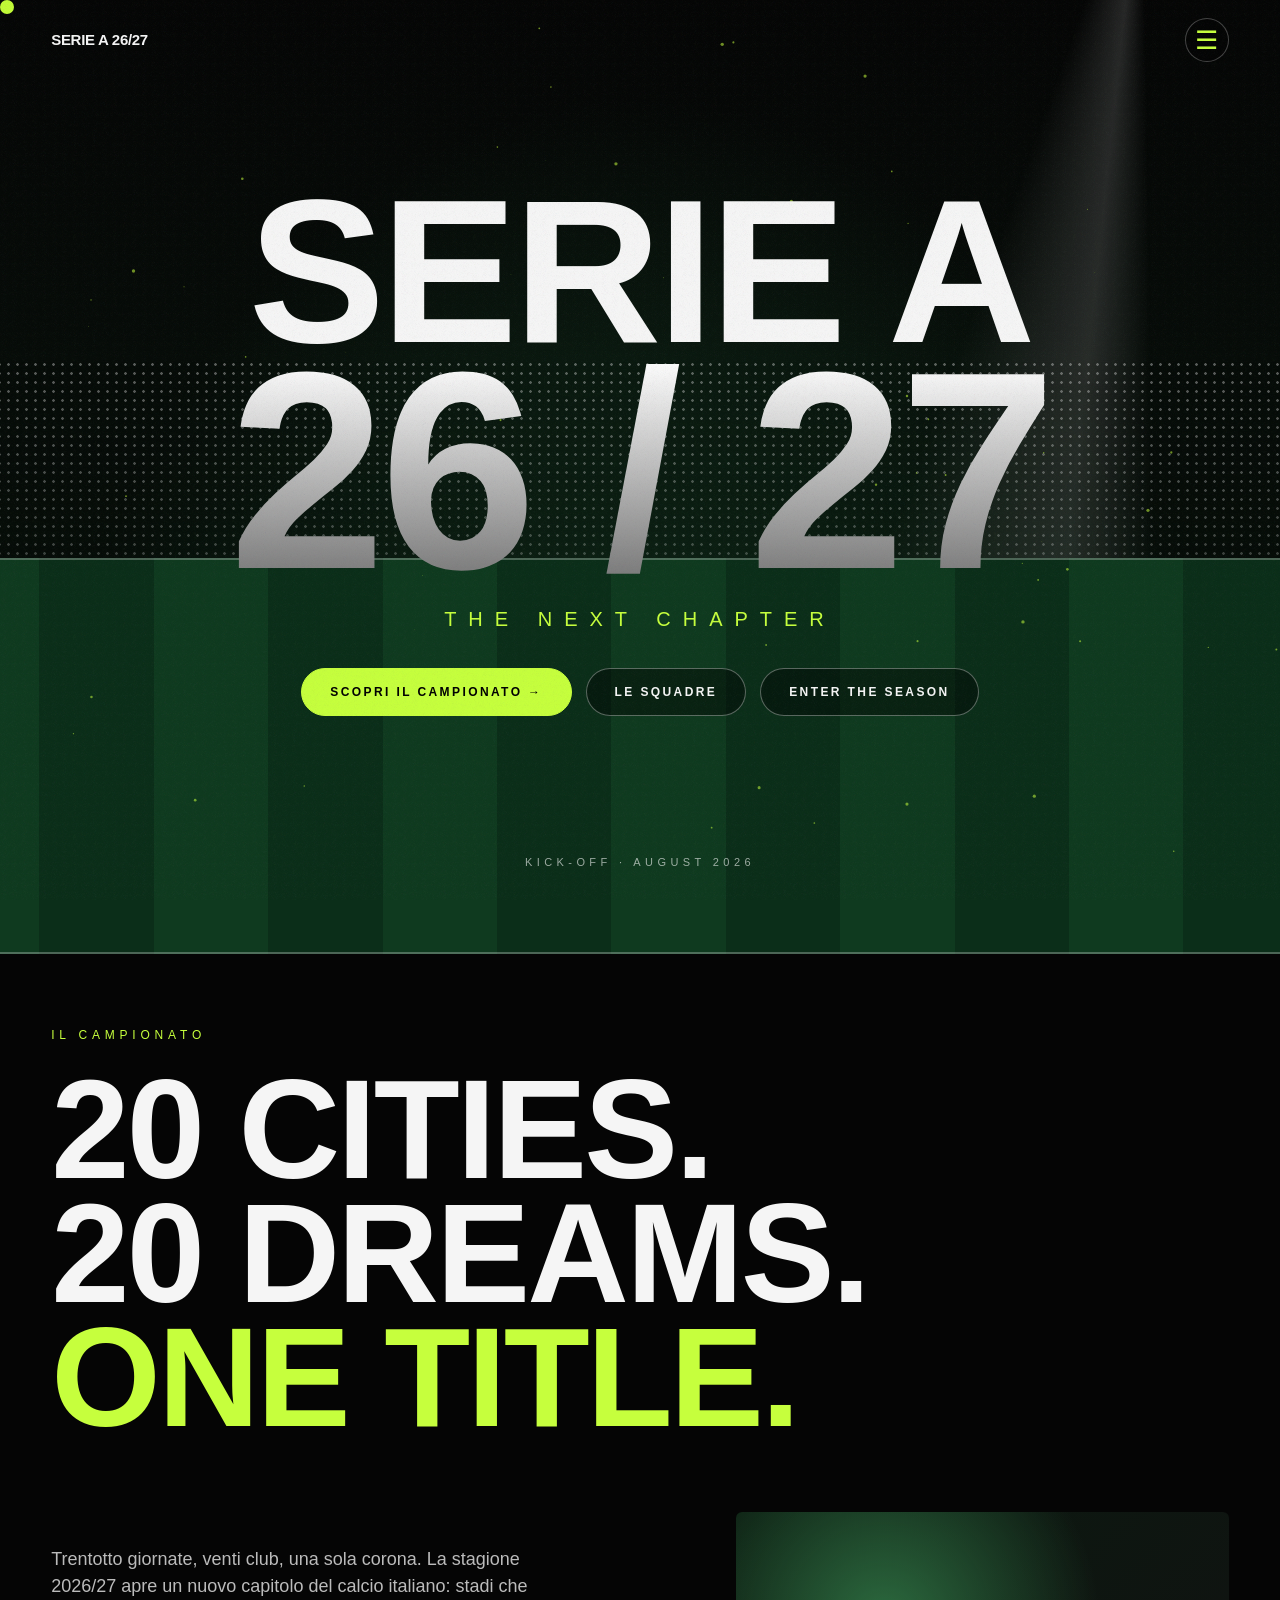
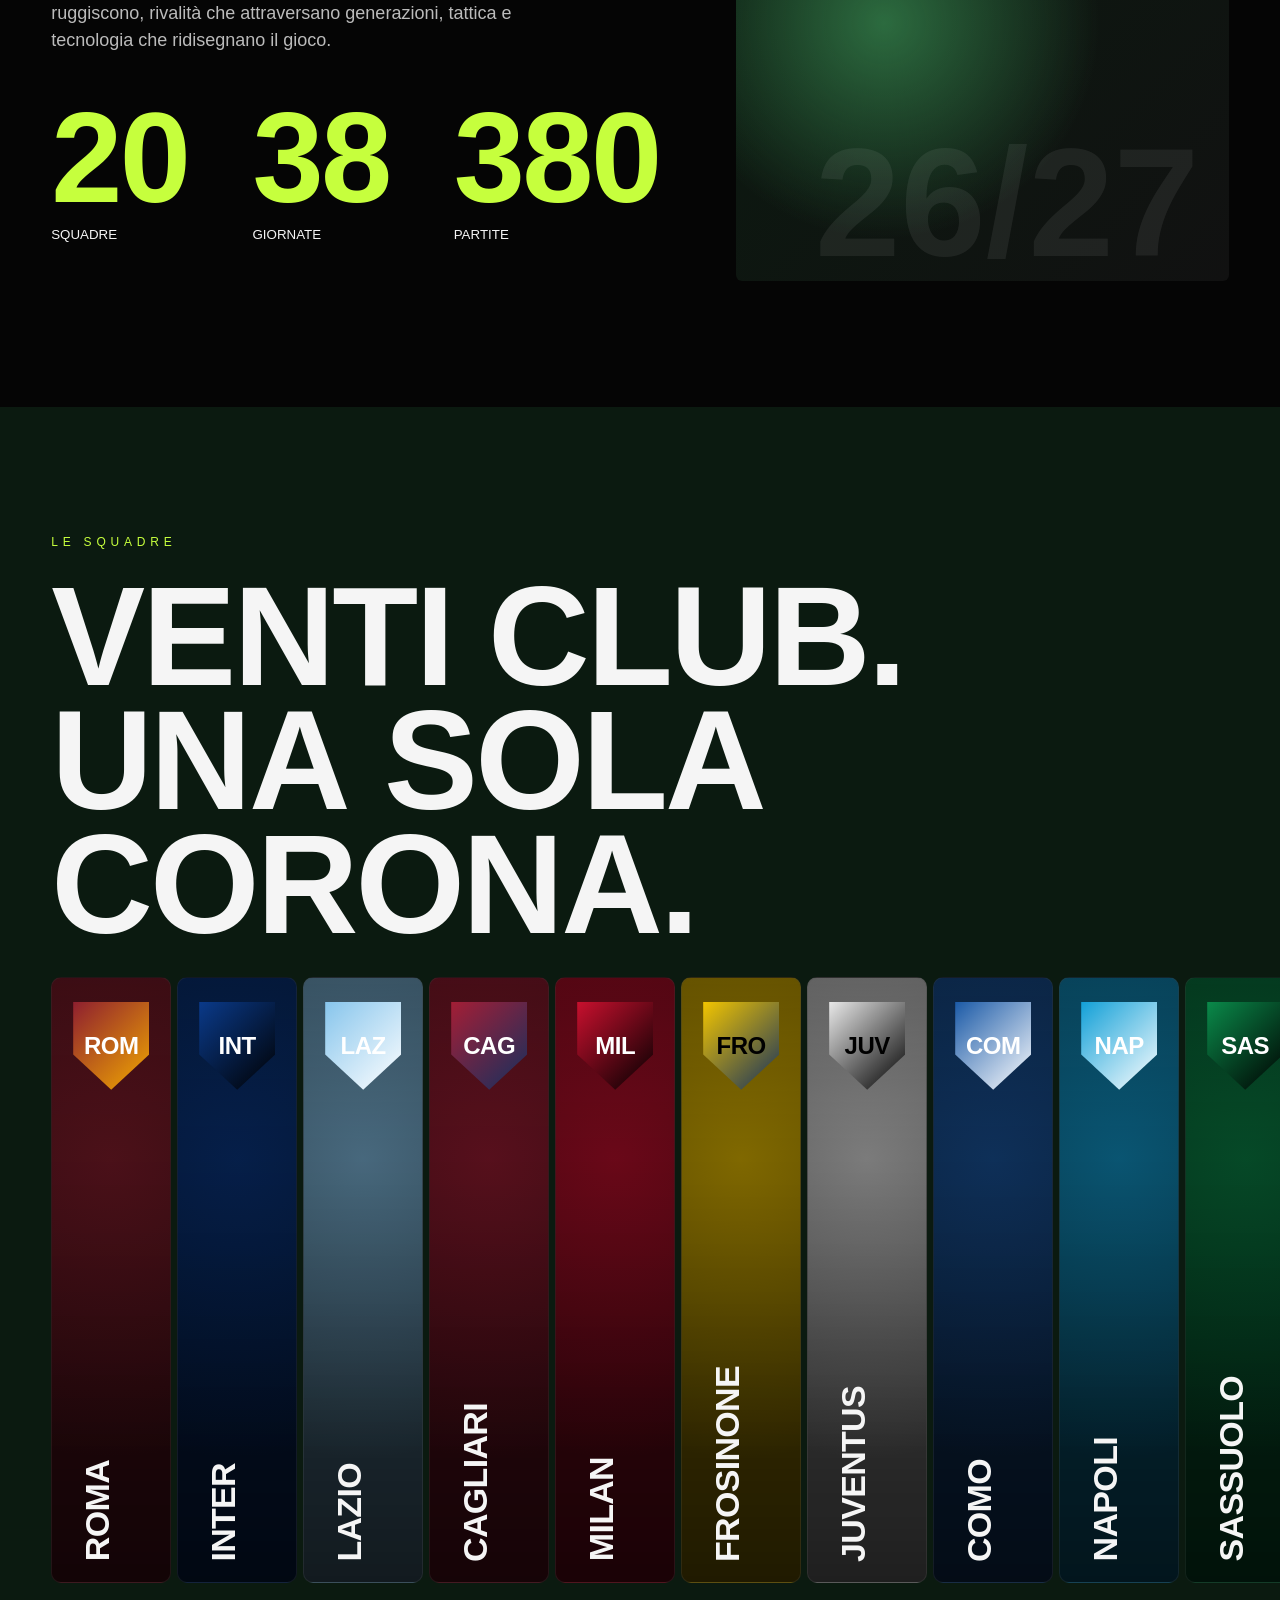
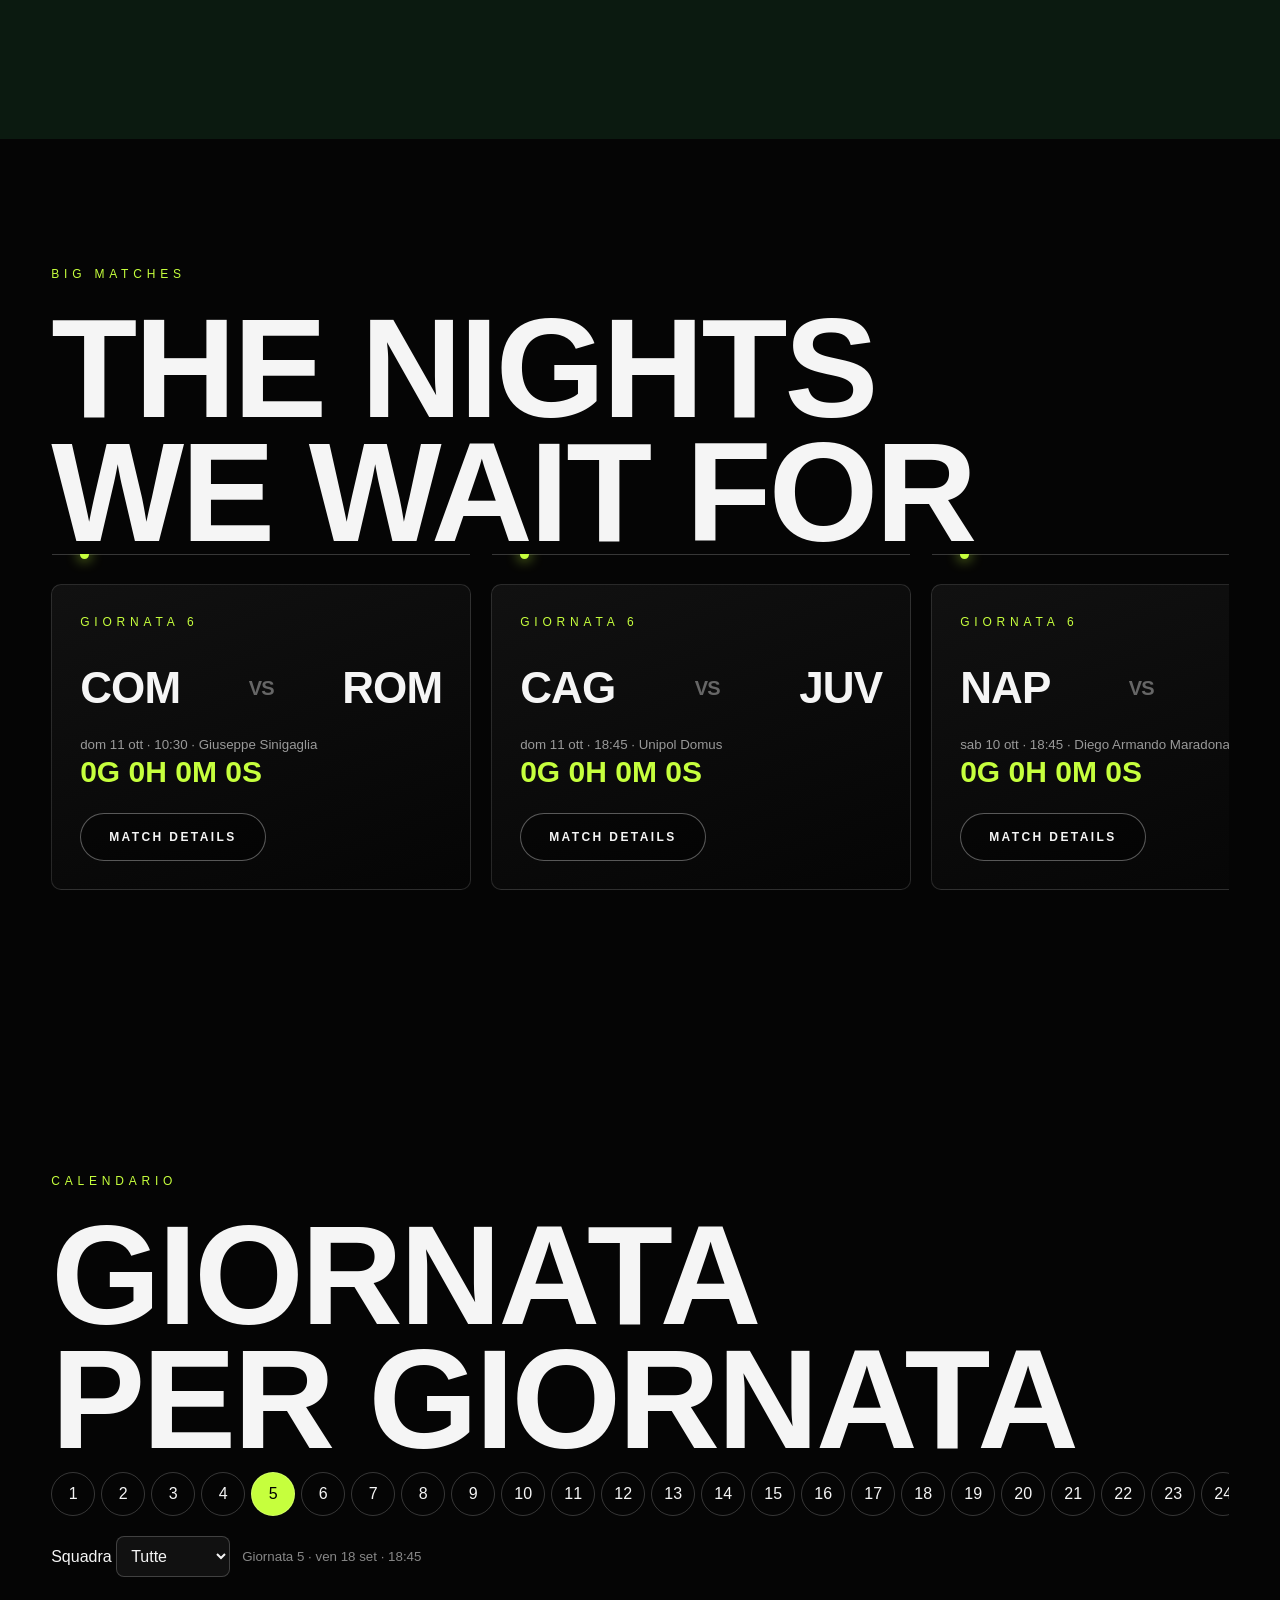
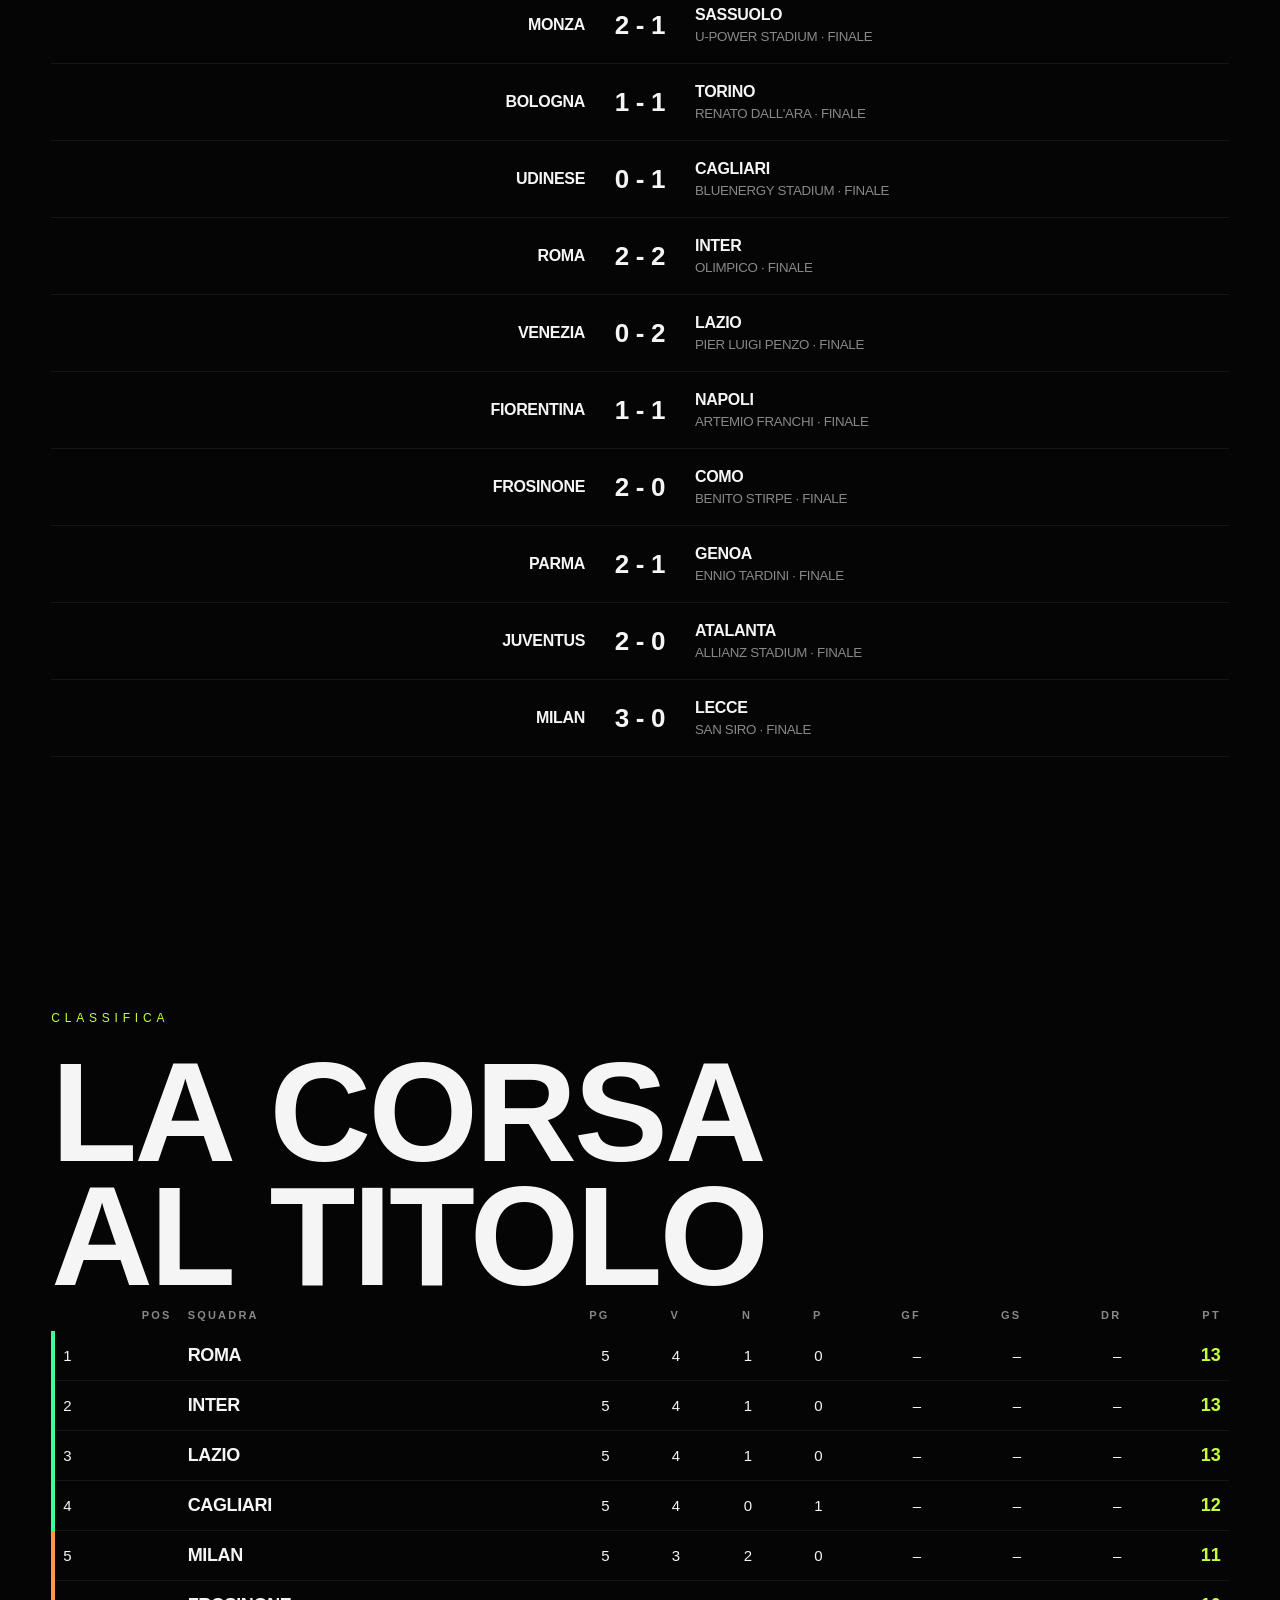
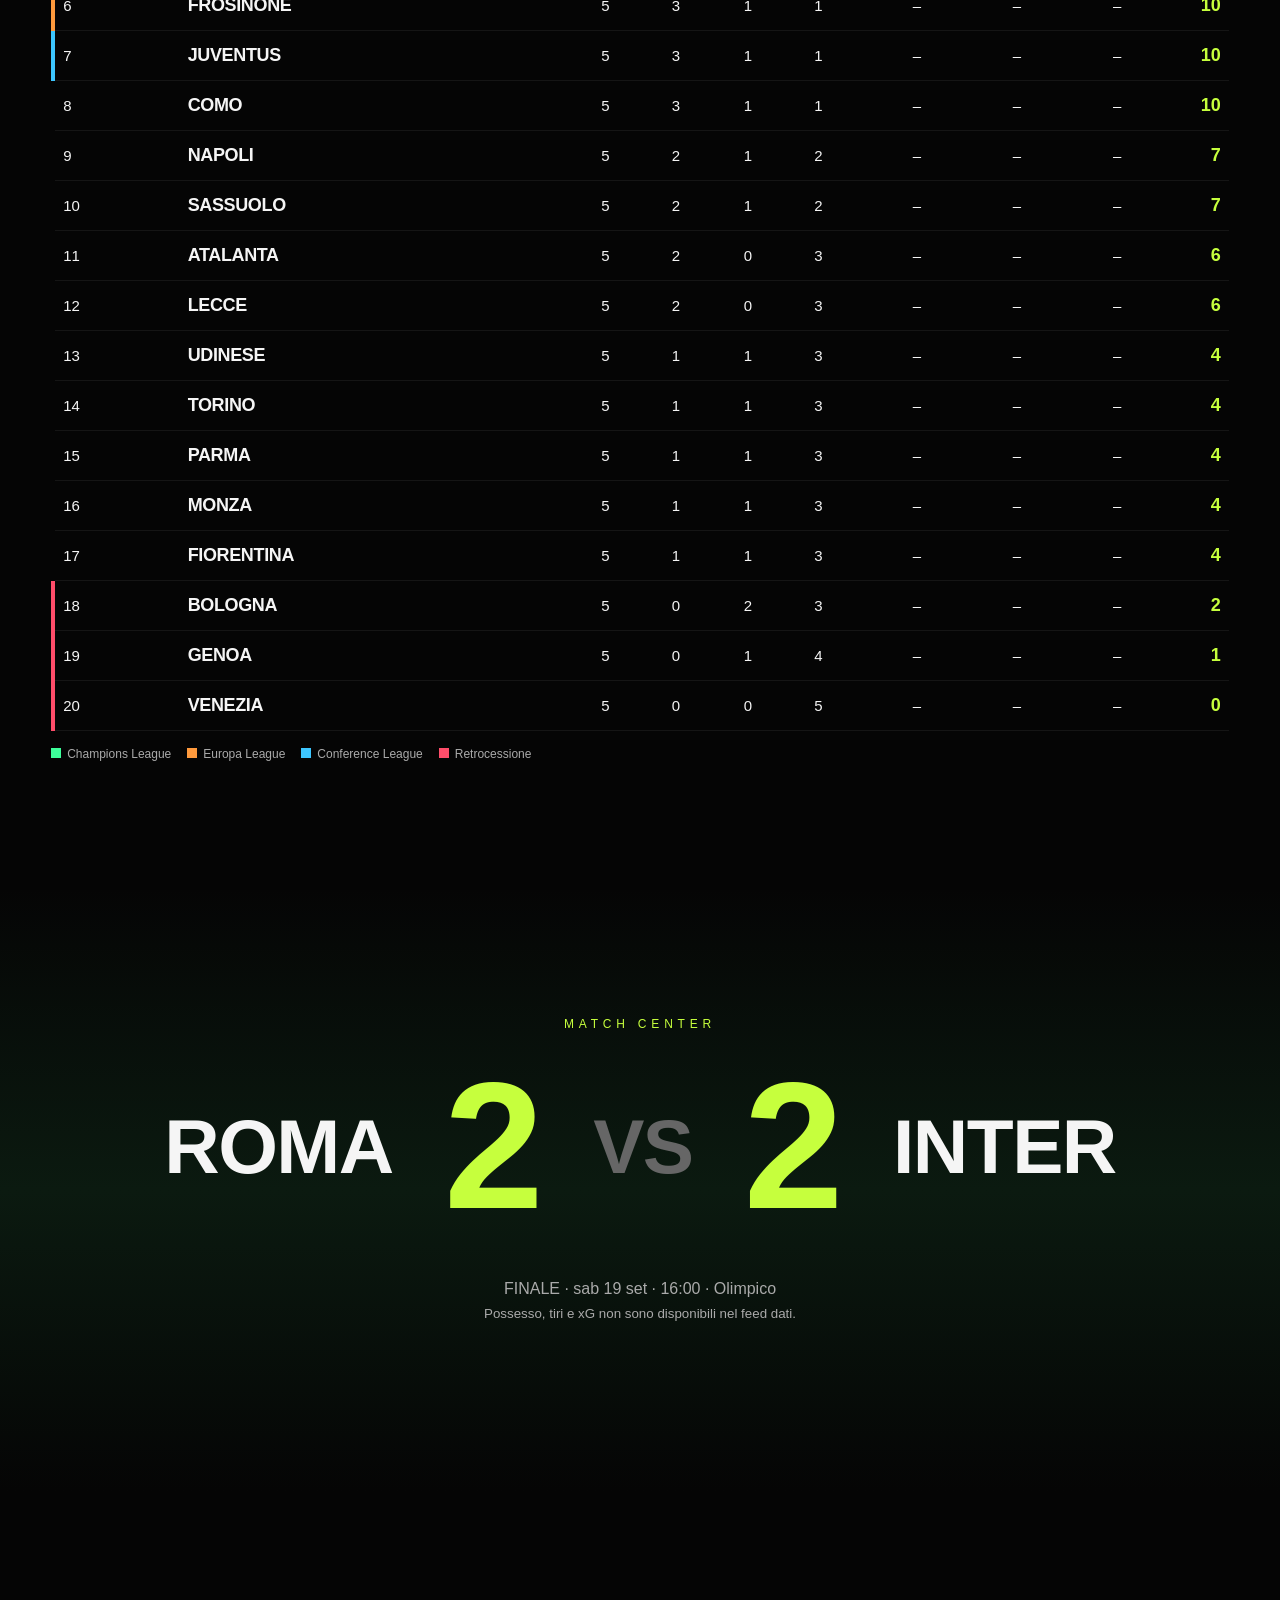
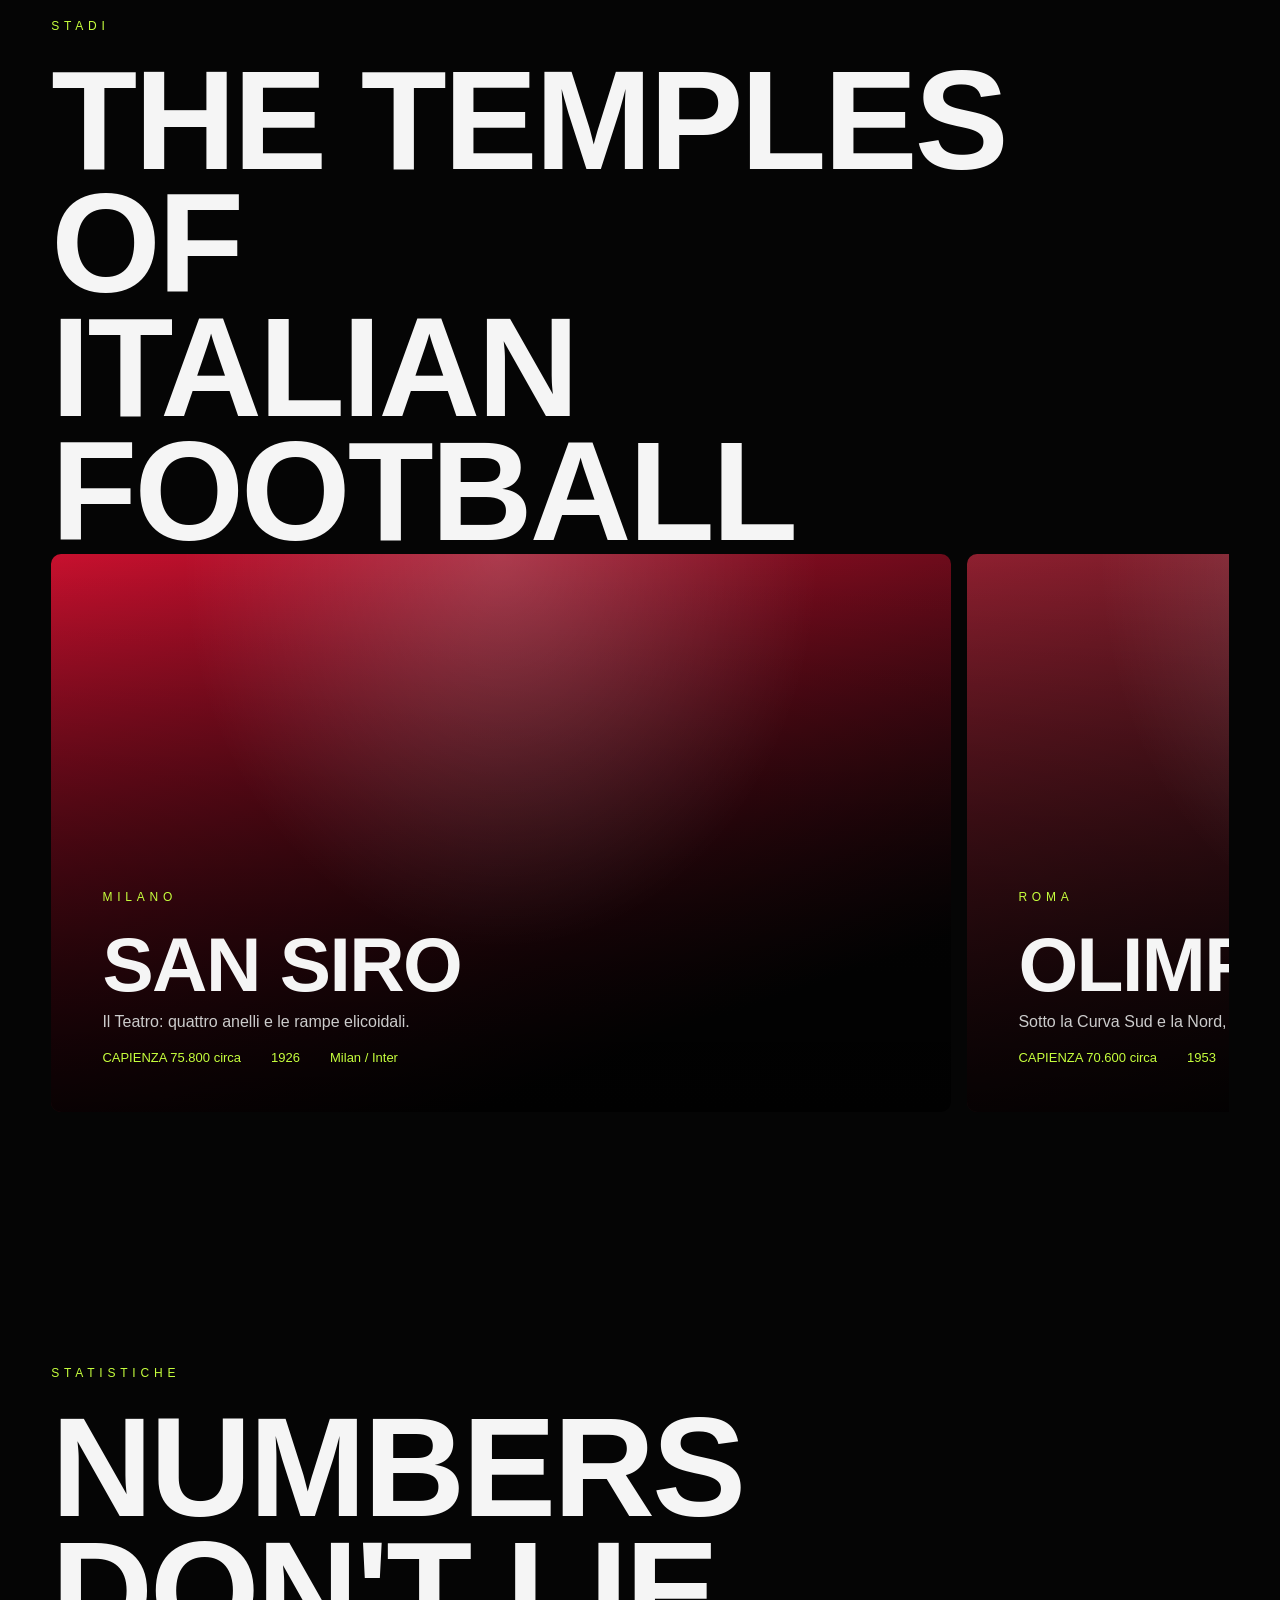
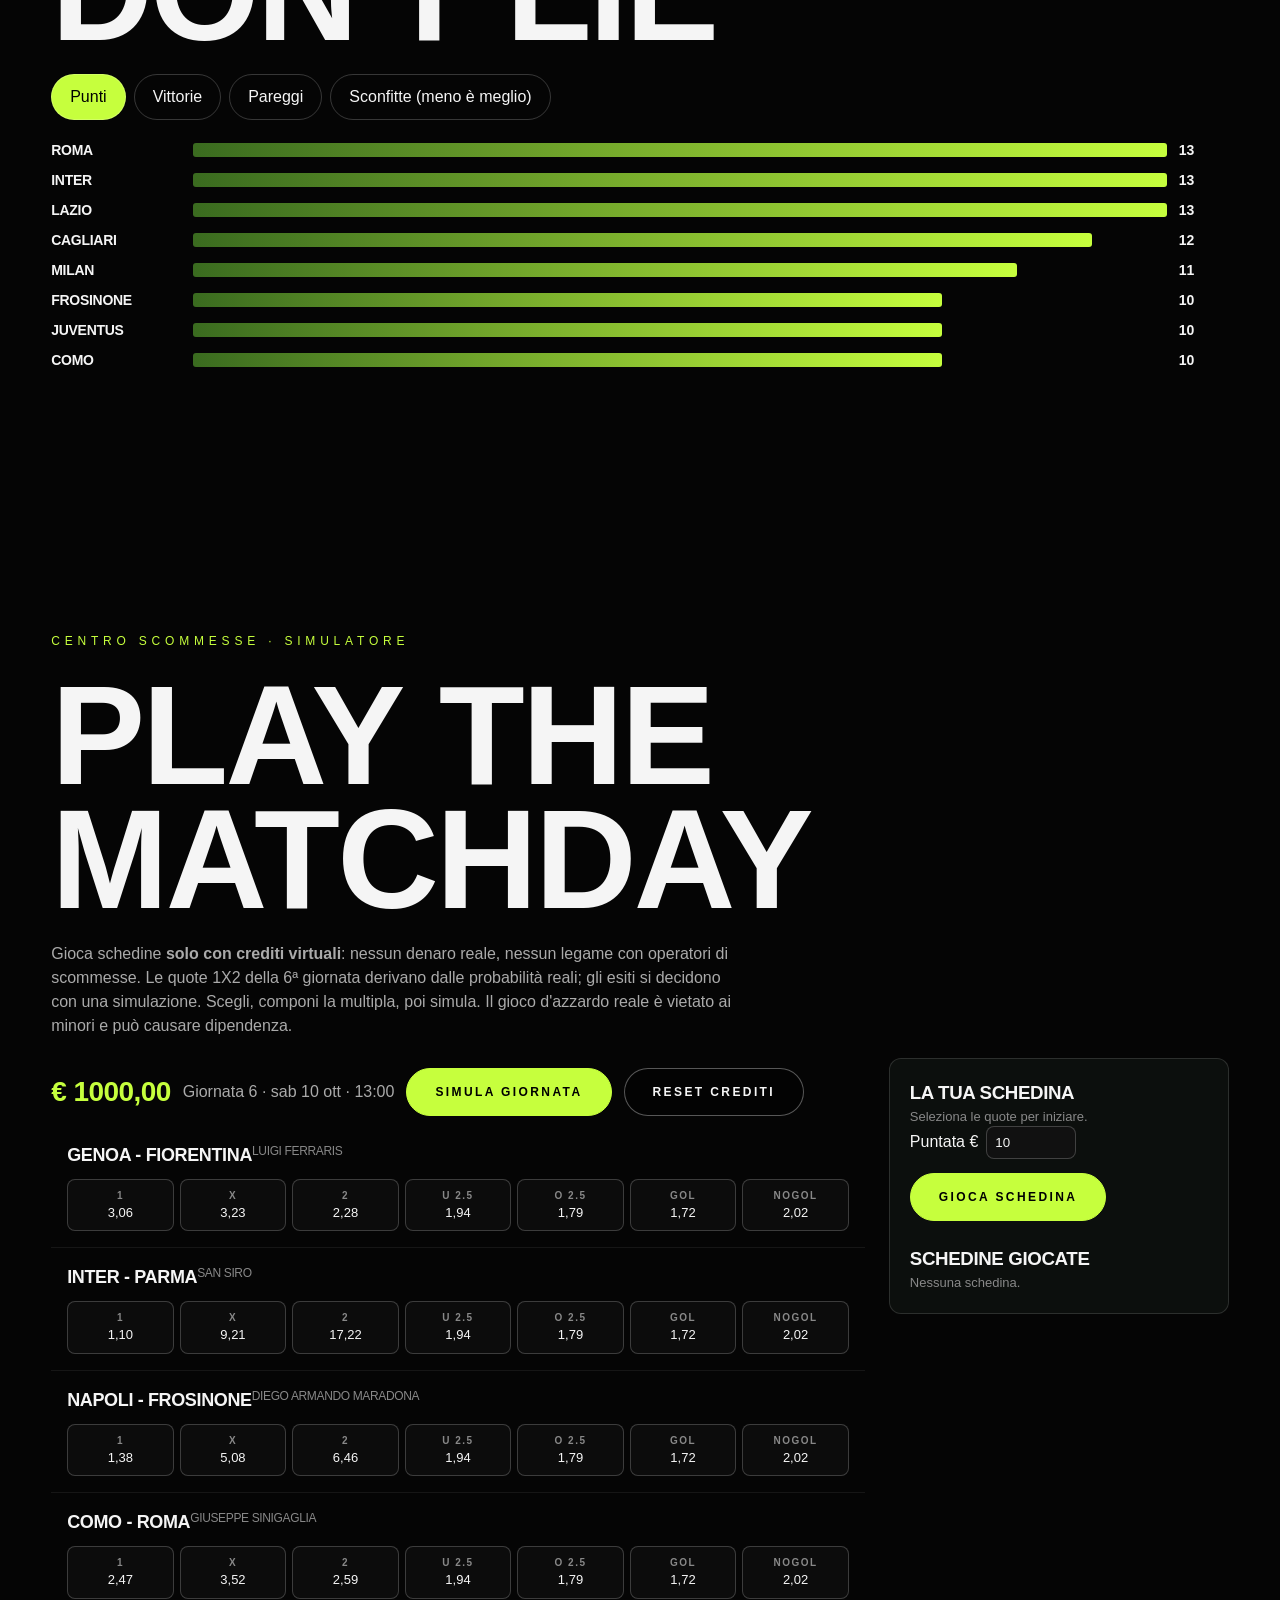
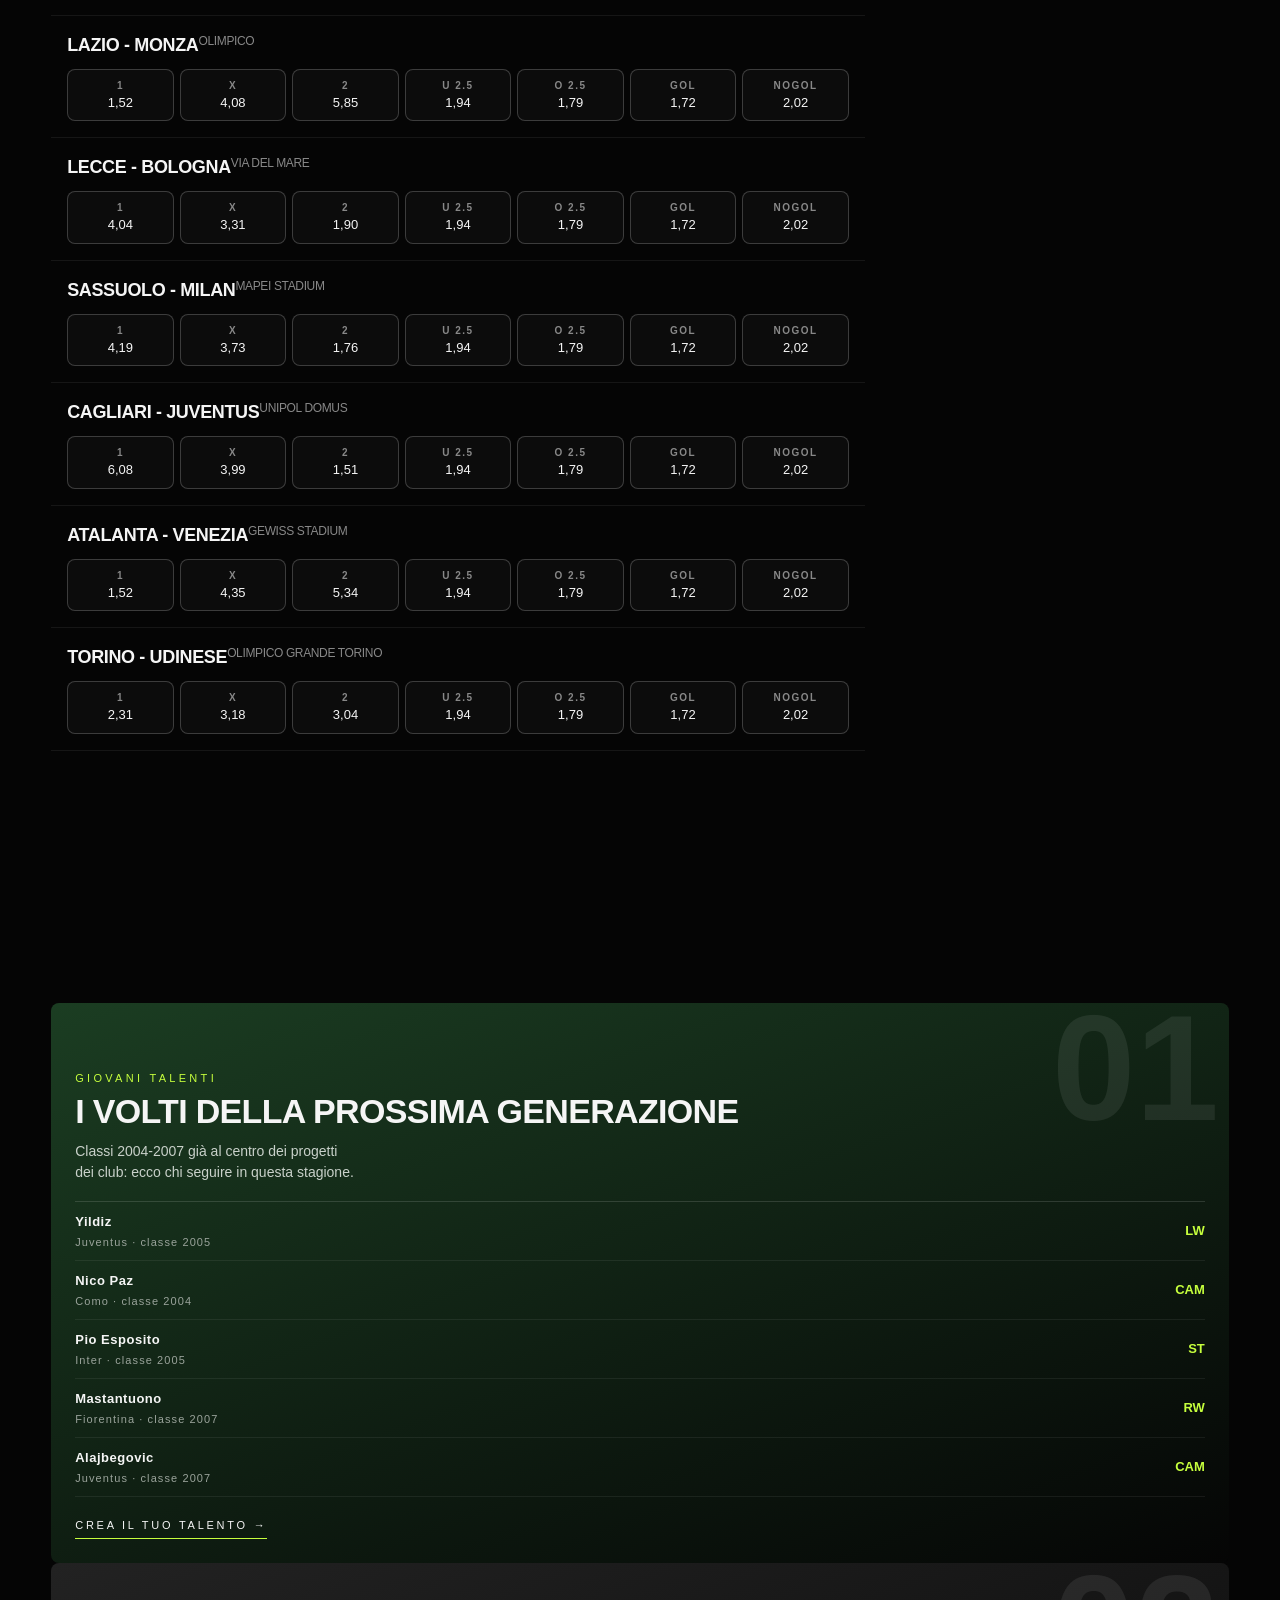
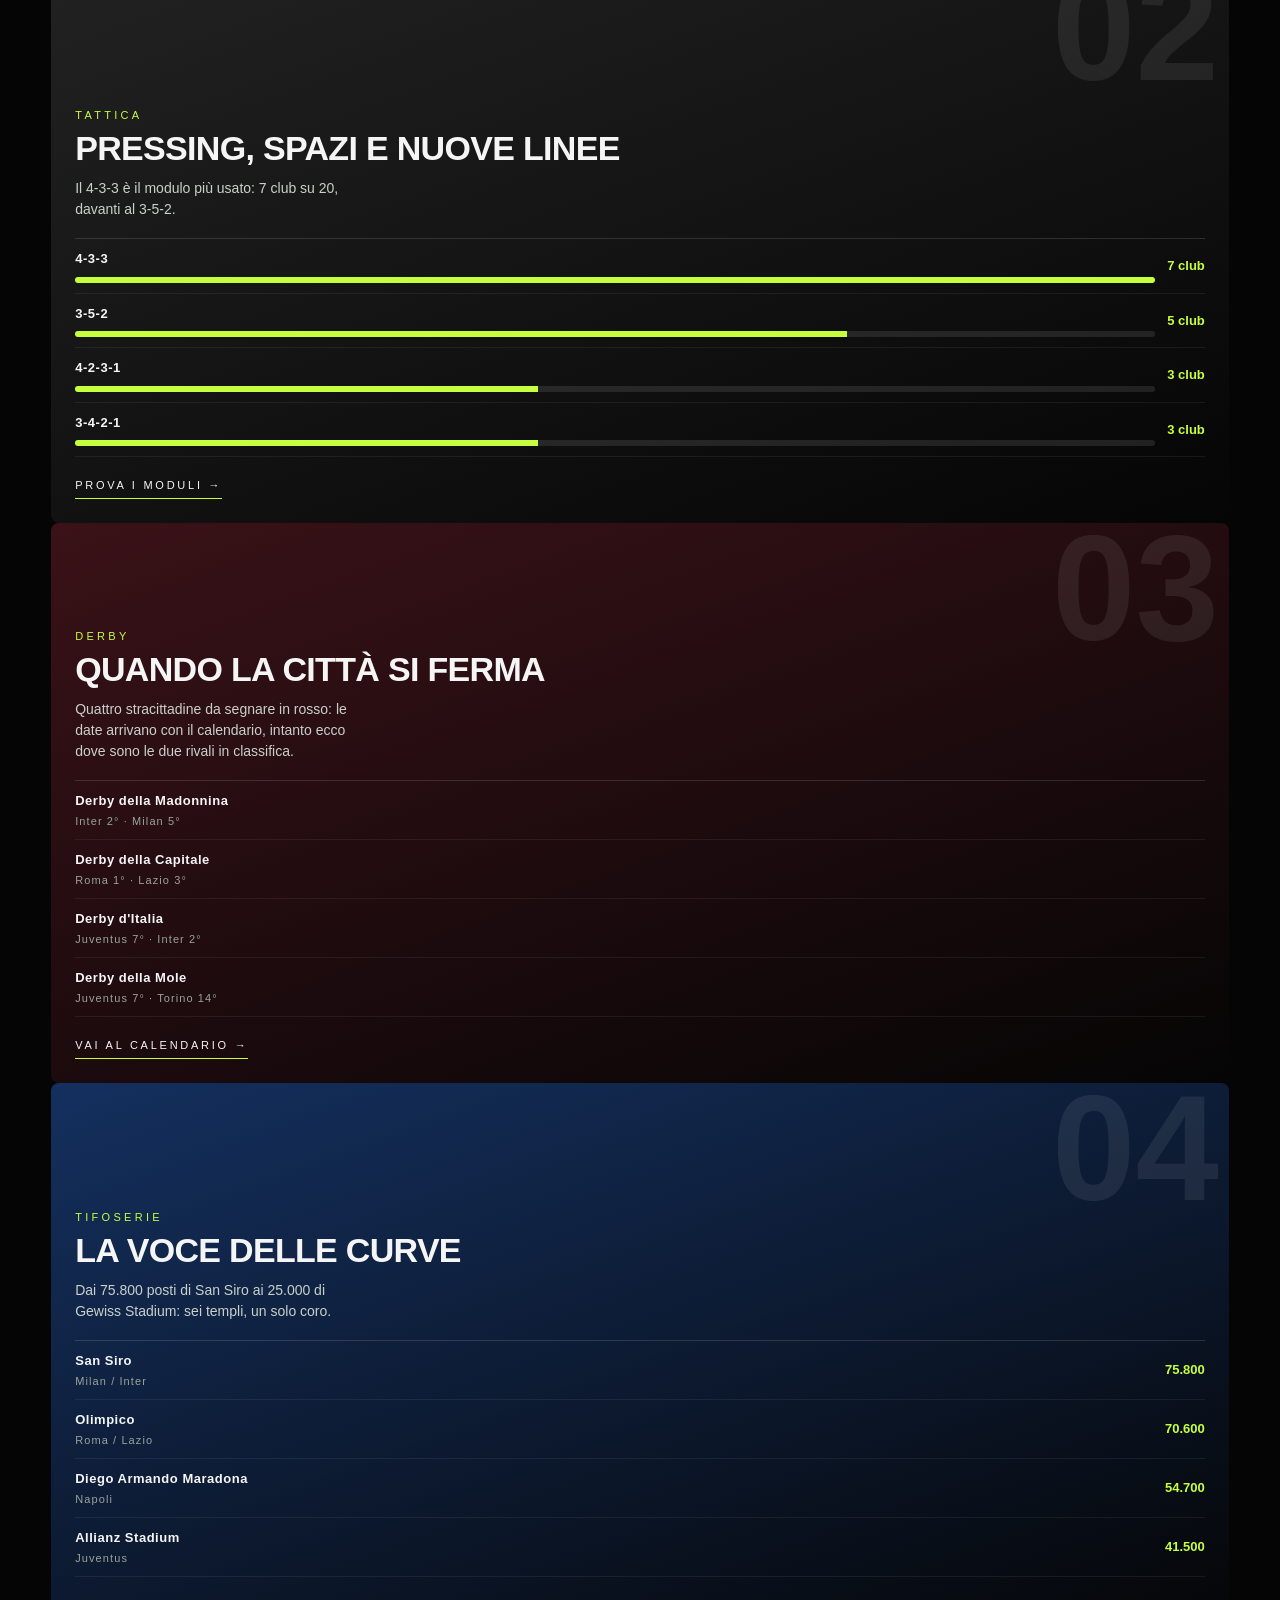
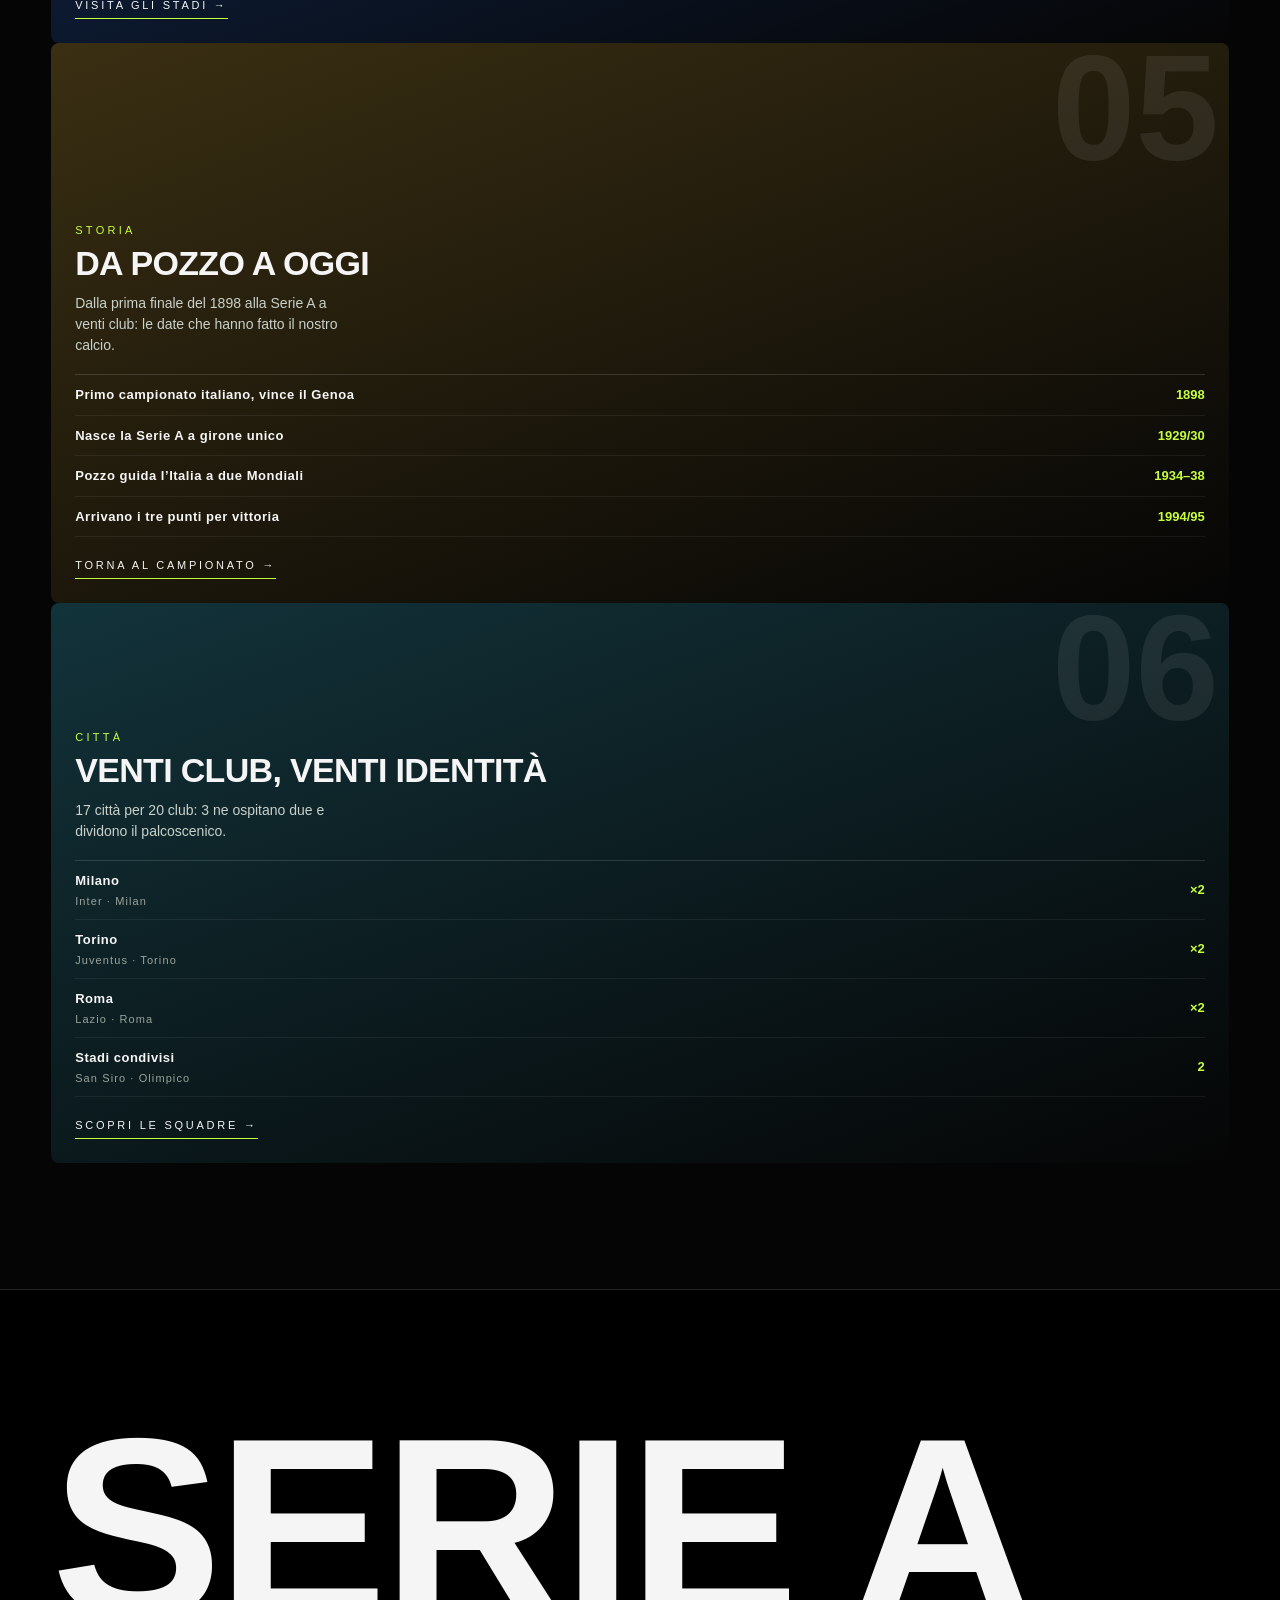
==== commit dac2f16b: "Aggiorna simulazione e creazione squadra" ====
--- a/index.html
+++ b/index.html
@@ -5,2696 +5,21 @@
     <meta charset="utf-8">
     <meta name="viewport" content="width=device-width, initial-scale=1, viewport-fit=cover">
     <title>SERIE A 26/27 — The Next Chapter</title>
-    <style>
-        :root {
-            --bg: #050505;
-            --fg: #f5f5f5;
-            --gr: #0b1a10;
-            --gf: #1b1d1c;
-            --lime: #c6ff3d;
-            --ac: var(--lime);
-            box-sizing: border-box;
-            padding-top: env(safe-area-inset-top, 0px);
-            padding-bottom: env(safe-area-inset-bottom, 0px)
-        }
-
-        @media(prefers-color-scheme:dark) {
-            :root:not([data-theme=light]) {
-                --bg: #050505;
-                --fg: #f5f5f5
-            }
-        }
-
-        :root[data-theme=dark] {
-            --bg: #050505;
-            --fg: #f5f5f5
-        }
-
-        html {
-            scroll-behavior: smooth;
-            height: auto;
-            scroll-padding-top: calc(env(safe-area-inset-top, 0px) + 70px)
-        }
-
-        * {
-            box-sizing: border-box;
-            margin: 0
-        }
-
-        body {
-            background: var(--bg);
-            color: var(--fg);
-            font: 16px/1.5 "Helvetica Neue", Arial, sans-serif;
-            overflow-x: hidden
-        }
-
-        .cond {
-            font-family: "Arial Narrow", "Franklin Gothic Medium", Impact, sans-serif;
-            font-weight: 900;
-            letter-spacing: -.02em;
-            text-transform: uppercase
-        }
-
-        a {
-            color: inherit;
-            text-decoration: none
-        }
-
-        button,
-        select {
-            font: inherit;
-            color: inherit;
-            cursor: pointer
-        }
-
-        :focus-visible {
-            outline: 2px solid var(--lime);
-            outline-offset: 3px
-        }
-
-        nav {
-            position: fixed;
-            top: env(safe-area-inset-top, 0px);
-            left: 0;
-            right: 0;
-            z-index: 50;
-            display: flex;
-            align-items: center;
-            justify-content: space-between;
-            padding: 18px 4vw;
-            transition: .4s
-        }
-
-        nav.s {
-            background: rgba(5, 5, 5, .7);
-            backdrop-filter: blur(14px);
-            padding: 10px 4vw;
-            border-bottom: 1px solid #fff1
-        }
-
-        body.builder-open #nav {
-            display: none;
-        }
-
-        nav b {
-            letter-spacing: .2em;
-            font-size: 14px
-        }
-
-        nav .l {
-            display: flex;
-            gap: 26px;
-            font-size: 12px;
-            letter-spacing: .18em;
-            align-items: center
-        }
-
-        nav .l a:hover {
-            color: var(--lime)
-        }
-
-        .btn {
-            display: inline-block;
-            padding: 14px 28px;
-            border: 1px solid #fff5;
-            border-radius: 99px;
-            background: #0006;
-            font-size: 12px;
-            letter-spacing: .2em;
-            font-weight: 700;
-            transition: background .3s, color .3s
-        }
-
-        .btn:hover,
-        .btn.p {
-            background: var(--lime);
-            color: #000;
-            border-color: var(--lime)
-        }
-
-        #bg {
-            display: none;
-            background: none;
-            border: 0;
-            font-size: 26px
-        }
-
-        section {
-            position: relative;
-            padding: 14vh 4vw
-        }
-
-        #hero {
-            height: 100vh;
-            min-height: 620px;
-            padding: 0;
-            overflow: hidden;
-            display: grid;
-            place-items: center;
-            text-align: center
-        }
-
-        .L {
-            position: absolute;
-            inset: -6%;
-            will-change: transform
-        }
-
-        .sky {
-            background: radial-gradient(ellipse at 50% 100%, #12351f, transparent 60%), linear-gradient(#050505, #08110b 70%)
-        }
-
-        .beam {
-            background: conic-gradient(from 200deg at 15% -10%, transparent 0 8%, #fff2 10%, transparent 14%), conic-gradient(from 150deg at 85% -10%, transparent 0 8%, #fff2 10%, transparent 14%);
-            animation: fl 5s infinite alternate
-        }
-
-        @keyframes fl {
-            to {
-                opacity: .55
-            }
-        }
-
-        .crowd {
-            top: 40%;
-            background: radial-gradient(circle, #ffffff55 1px, transparent 1.6px) 0 0/9px 9px, linear-gradient(#0000, #000a);
-            mask: linear-gradient(#000, #0000 90%);
-            animation: tw 3s infinite alternate
-        }
-
-        @keyframes tw {
-            to {
-                filter: brightness(1.6)
-            }
-        }
-
-        .pitch {
-            top: 62%;
-            transform: perspective(500px) rotateX(58deg);
-            transform-origin: top;
-            background: repeating-linear-gradient(90deg, #0f3a1f 0 8%, #0b2e19 8% 16%);
-            border: 2px solid #ffffff44
-        }
-
-        #grain {
-            position: fixed;
-            inset: 0;
-            pointer-events: none;
-            z-index: 60;
-            opacity: .08;
-            background-image: url("data:image/svg+xml,%3Csvg xmlns='http://www.w3.org/2000/svg' width='200' height='200'%3E%3Cfilter id='n'%3E%3CfeTurbulence baseFrequency='.9'/%3E%3C/filter%3E%3Crect width='200' height='200' filter='url(%23n)'/%3E%3C/svg%3E")
-        }
-
-        #pc {
-            position: absolute;
-            inset: 0;
-            width: 100%;
-            height: 100%
-        }
-
-        .hc {
-            position: relative;
-            z-index: 2
-        }
-
-        .hc h1 {
-            font-size: clamp(70px, 16vw, 260px);
-            line-height: .85
-        }
-
-        .hc h2 {
-            font-size: clamp(90px, 22vw, 380px);
-            line-height: .8;
-            background: linear-gradient(#fff, #777);
-            background-clip: text;
-            -webkit-background-clip: text;
-            color: transparent
-        }
-
-        .hc .t {
-            letter-spacing: .6em;
-            font-size: clamp(11px, 1.6vw, 20px);
-            margin: 20px 0 34px;
-            color: var(--lime)
-        }
-
-        .hc .bs {
-            display: flex;
-            gap: 14px;
-            justify-content: center;
-            flex-wrap: wrap
-        }
-
-        .ko {
-            position: absolute;
-            bottom: calc(30px + env(safe-area-inset-bottom, 0px));
-            left: 0;
-            right: 0;
-            z-index: 2;
-            font-size: 11px;
-            letter-spacing: .4em;
-            color: #fff9
-        }
-
-        .in {
-            overflow: hidden
-        }
-
-        .cur {
-            width: 14px;
-            height: 14px;
-            border-radius: 50%;
-            background: var(--lime);
-            position: fixed;
-            z-index: 99;
-            pointer-events: none;
-            mix-blend-mode: difference;
-            transition: width .2s, height .2s;
-            display: none
-        }
-
-        .rv {
-            opacity: 0;
-            transform: translateY(40px);
-            transition: 1s cubic-bezier(.2, .7, .2, 1)
-        }
-
-        .rv.on {
-            opacity: 1;
-            transform: none
-        }
-
-        .w {
-            display: inline-block;
-            opacity: 0;
-            transform: translateY(60%);
-            filter: blur(8px);
-            transition: .9s cubic-bezier(.2, .7, .2, 1)
-        }
-
-        .on .w {
-            opacity: 1;
-            transform: none;
-            filter: none
-        }
-
-        .big {
-            font-size: clamp(48px, 11vw, 190px);
-            line-height: .88
-        }
-
-        .lab {
-            font-size: 12px;
-            letter-spacing: .4em;
-            color: var(--lime);
-            margin-bottom: 24px
-        }
-
-        .num {
-            font-size: clamp(60px, 10vw, 150px);
-            color: var(--lime);
-            line-height: 1
-        }
-
-        .ig {
-            display: grid;
-            grid-template-columns: 1fr 1fr;
-            gap: 6vw;
-            margin-top: 8vh;
-            align-items: center
-        }
-
-        .ig p {
-            color: #bbb;
-            max-width: 520px;
-            font-size: 18px
-        }
-
-        .pic {
-            aspect-ratio: 4/3;
-            border-radius: 6px;
-            background: radial-gradient(circle at 30% 30%, #2c6b3f, transparent 50%), linear-gradient(135deg, #0b1a10, #111);
-            position: relative;
-            overflow: hidden
-        }
-
-        .pic:after {
-            content: "26/27";
-            position: absolute;
-            right: 6%;
-            bottom: 0;
-            font: 900 clamp(60px, 12vw, 200px)/1 Impact, sans-serif;
-            color: #ffffff12
-        }
-
-        /* squadre */
-        #teams {
-            background: var(--gr);
-            transition: background .6s;
-            padding-left: 0;
-            padding-right: 0
-        }
-
-        #teams>.lab,
-        #teams>h2 {
-            padding: 0 4vw
-        }
-
-        .tr {
-            display: flex;
-            gap: 6px;
-            overflow-x: auto;
-            scroll-snap-type: x mandatory;
-            padding: 30px 4vw;
-            height: 74vh;
-            min-height: 520px
-        }
-
-        .tp {
-            flex: 0 0 120px;
-            scroll-snap-align: center;
-            border-radius: 10px;
-            position: relative;
-            overflow: hidden;
-            background: linear-gradient(#000a, #000d), var(--c1);
-            transition: flex-basis .6s cubic-bezier(.2, .7, .2, 1);
-            cursor: pointer;
-            border: 1px solid #fff1;
-            padding: 20px;
-            display: flex;
-            flex-direction: column;
-            justify-content: flex-end
-        }
-
-        .tp:hover,
-        .tp:focus-visible,
-        .tp.o {
-            flex-basis: 440px
-        }
-
-        .tp:before {
-            content: "";
-            position: absolute;
-            inset: 0;
-            background: radial-gradient(circle at 50% 30%, var(--c1), transparent 70%);
-            opacity: .35;
-            transition: .5s
-        }
-
-        .tp:hover:before {
-            opacity: .9
-        }
-
-        .tp .sh {
-            position: absolute;
-            top: 24px;
-            left: 50%;
-            transform: translateX(-50%);
-            width: 76px;
-            height: 88px;
-            clip-path: polygon(0 0, 100% 0, 100% 60%, 50% 100%, 0 60%);
-            background: linear-gradient(135deg, var(--c1), var(--c2));
-            display: grid;
-            place-items: center;
-            font-size: 24px;
-            transition: .6s
-        }
-
-        .tp:hover .sh {
-            transform: translateX(-50%) scale(1.5) rotate(-6deg)
-        }
-
-        .tp * {
-            position: relative
-        }
-
-        .tp h3 {
-            writing-mode: vertical-rl;
-            transform: rotate(180deg);
-            font-size: 34px;
-            white-space: nowrap;
-            transition: .4s;
-            align-self: flex-start
-        }
-
-        .tp:hover h3 {
-            writing-mode: horizontal-tb;
-            transform: none;
-            font-size: 46px
-        }
-
-        .tp .x {
-            max-height: 0;
-            overflow: hidden;
-            opacity: 0;
-            transition: .5s;
-            font-size: 13px;
-            color: #ddd;
-            white-space: nowrap
-        }
-
-        .tp:hover .x {
-            max-height: 200px;
-            opacity: 1
-        }
-
-        /* big matches */
-        .tl {
-            display: flex;
-            gap: 20px;
-            overflow-x: auto;
-            scroll-snap-type: x mandatory;
-            padding: 30px 0
-        }
-
-        .bm {
-            flex: 0 0 min(420px, 82vw);
-            scroll-snap-align: start;
-            padding: 28px;
-            border: 1px solid #fff2;
-            border-radius: 10px;
-            background: linear-gradient(160deg, #111, #050505);
-            position: relative
-        }
-
-        .bm:before {
-            content: "";
-            position: absolute;
-            left: 0;
-            right: 0;
-            top: -31px;
-            height: 1px;
-            background: #fff3
-        }
-
-        .bm:after {
-            content: "";
-            position: absolute;
-            top: -35px;
-            left: 28px;
-            width: 9px;
-            height: 9px;
-            border-radius: 50%;
-            background: var(--lime);
-            box-shadow: 0 0 14px var(--lime)
-        }
-
-        .vs {
-            display: flex;
-            justify-content: space-between;
-            align-items: center;
-            font-size: 44px;
-            margin: 14px 0
-        }
-
-        .cd {
-            font: 900 30px "Arial Narrow", Impact, sans-serif;
-            color: var(--lime)
-        }
-
-        .bm small {
-            color: #999;
-            display: block
-        }
-
-        /* calendario */
-        .chips {
-            display: flex;
-            gap: 6px;
-            overflow-x: auto;
-            padding: 10px 0
-        }
-
-        .chips button {
-            flex: 0 0 auto;
-            min-width: 44px;
-            height: 44px;
-            border-radius: 50%;
-            border: 1px solid #fff3;
-            background: 0
-        }
-
-        .chips button.on {
-            background: var(--lime);
-            color: #000
-        }
-
-        .bar {
-            display: flex;
-            gap: 12px;
-            align-items: center;
-            flex-wrap: wrap;
-            margin: 10px 0
-        }
-
-        select {
-            background: #111;
-            border: 1px solid #fff3;
-            padding: 10px;
-            border-radius: 8px
-        }
-
-        .mr {
-            display: grid;
-            grid-template-columns: 1fr 90px 1fr;
-            align-items: center;
-            gap: 10px;
-            padding: 16px;
-            border-bottom: 1px solid #fff1;
-            cursor: pointer;
-            transition: background .3s
-        }
-
-        .mr:hover {
-            background: #ffffff0a
-        }
-
-        .mr b:first-child {
-            text-align: right
-        }
-
-        .mr .sc {
-            text-align: center;
-            font-size: 26px
-        }
-
-        .mr small {
-            display: block;
-            color: #888;
-            font-weight: 400
-        }
-
-        #cal #ml {
-            animation: fi .5s
-        }
-
-        @keyframes fi {
-            from {
-                opacity: 0;
-                transform: translateX(30px)
-            }
-        }
-
-        /* classifica */
-        table {
-            width: 100%;
-            border-collapse: collapse;
-            font-size: 15px
-        }
-
-        th {
-            font-size: 11px;
-            letter-spacing: .2em;
-            color: #888;
-            text-align: right;
-            padding: 8px
-        }
-
-        td {
-            padding: 11px 8px;
-            text-align: right;
-            border-bottom: 1px solid #fff1
-        }
-
-        td:nth-child(2),
-        th:nth-child(2) {
-            text-align: left
-        }
-
-        tr {
-            transition: background .3s
-        }
-
-        tr:hover {
-            background: #ffffff0a
-        }
-
-        td:first-child {
-            border-left: 4px solid var(--z, transparent);
-            text-align: left
-        }
-
-        .tw {
-            overflow-x: auto
-        }
-
-        td.pt {
-            font-weight: 900;
-            color: var(--lime);
-            font-size: 18px
-        }
-
-        .lg {
-            display: flex;
-            gap: 16px;
-            flex-wrap: wrap;
-            font-size: 12px;
-            color: #aaa;
-            margin-top: 14px
-        }
-
-        .lg i {
-            display: inline-block;
-            width: 10px;
-            height: 10px;
-            margin-right: 6px
-        }
-
-        /* match center */
-        #mc {
-            background: linear-gradient(#050505, #0b1a10 50%, #050505);
-            text-align: center
-        }
-
-        .mh {
-            display: flex;
-            justify-content: center;
-            align-items: center;
-            gap: 4vw;
-            font-size: clamp(28px, 6vw, 90px)
-        }
-
-        .mh .num {
-            font-size: clamp(70px, 14vw, 220px)
-        }
-
-        .st {
-            max-width: 760px;
-            margin: 40px auto;
-            text-align: left
-        }
-
-        .sr {
-            margin: 14px 0
-        }
-
-        .sr div {
-            display: flex;
-            justify-content: space-between;
-            font-size: 13px;
-            letter-spacing: .15em
-        }
-
-        .sb {
-            display: flex;
-            height: 8px;
-            gap: 3px;
-            margin-top: 6px
-        }
-
-        .sb i {
-            display: block;
-            height: 100%;
-            background: var(--lime);
-            width: 0;
-            transition: 1.4s cubic-bezier(.2, .7, .2, 1);
-            border-radius: 4px
-        }
-
-        .sb i:last-child {
-            background: #555;
-            margin-left: auto
-        }
-
-        /* stadi */
-        .sl {
-            display: flex;
-            overflow-x: auto;
-            scroll-snap-type: x mandatory;
-            gap: 16px
-        }
-
-        .sd {
-            flex: 0 0 min(86vw, 900px);
-            height: 62vh;
-            min-height: 420px;
-            scroll-snap-align: center;
-            border-radius: 10px;
-            padding: 5vh 4vw;
-            display: flex;
-            flex-direction: column;
-            justify-content: flex-end;
-            position: relative;
-            overflow: hidden
-        }
-
-        .sd:before {
-            content: "";
-            position: absolute;
-            inset: 0;
-            background: radial-gradient(ellipse at 50% 0, #ffffff30, transparent 50%), linear-gradient(#0000, #000c)
-        }
-
-        .sd * {
-            position: relative
-        }
-
-        .sd h3 {
-            font-size: clamp(34px, 6vw, 80px);
-            line-height: .9
-        }
-
-        .sd p {
-            color: #ccc;
-            max-width: 480px;
-            margin-top: 10px
-        }
-
-        .sd .k {
-            display: flex;
-            gap: 30px;
-            margin-top: 14px;
-            font-size: 13px;
-            color: var(--lime);
-            flex-wrap: wrap
-        }
-
-        /* stats */
-        .tabs {
-            display: flex;
-            gap: 8px;
-            flex-wrap: wrap;
-            margin: 20px 0
-        }
-
-        .tabs button {
-            padding: 10px 18px;
-            border-radius: 99px;
-            border: 1px solid #fff3;
-            background: 0
-        }
-
-        .tabs .on {
-            background: var(--lime);
-            color: #000
-        }
-
-        .br {
-            display: grid;
-            grid-template-columns: 130px 1fr 50px;
-            gap: 12px;
-            align-items: center;
-            margin: 9px 0;
-            font-size: 14px
-        }
-
-        .br i {
-            display: block;
-            height: 14px;
-            background: linear-gradient(90deg, #3a6b1f, var(--lime));
-            width: 0;
-            transition: 1.2s cubic-bezier(.2, .7, .2, 1);
-            border-radius: 3px
-        }
-
-        /* editoriale */
-        .ed {
-            display: grid;
-            grid-template-columns: repeat(3, 1fr);
-            gap: 16px
-        }
-
-        .ec {
-            aspect-ratio: 3/4;
-            border-radius: 8px;
-            padding: 24px;
-            display: flex;
-            flex-direction: column;
-            justify-content: flex-end;
-            position: relative;
-            overflow: hidden;
-            transition: transform .5s
-        }
-
-        .ec:hover {
-            transform: translateY(-8px) scale(1.01)
-        }
-
-        .ec:before {
-            content: attr(data-n);
-            position: absolute;
-            top: -10px;
-            right: 10px;
-            font: 900 150px/1 Impact, sans-serif;
-            color: #ffffff14
-        }
-
-        .ec span {
-            font-size: 11px;
-            letter-spacing: .3em;
-            color: var(--lime)
-        }
-
-        .ec h3 {
-            font-size: 34px;
-            line-height: .95;
-            margin-top: 8px
-        }
-
-        .ec{aspect-ratio:auto;min-height:560px}
-        .ec p{font-size:14px;color:#c9d1ca;margin:14px 0 18px;max-width:36ch}
-        .ec ul{list-style:none;padding:0;margin:0 0 20px;border-top:1px solid #fff2}
-        .ec li{display:flex;justify-content:space-between;align-items:center;gap:12px;padding:10px 0;border-bottom:1px solid #fff1;font-size:13px}
-        .ec li>div{flex:1;min-width:0}
-        .ec li b{display:block;font-weight:700;letter-spacing:.04em}
-        .ec li small{display:block;color:#9aa39b;font-size:11px;letter-spacing:.1em;margin-top:2px}
-        .ec li em{font-style:normal;font-weight:900;color:var(--lime);white-space:nowrap}
-        .ec .mb{height:6px;margin-top:8px;border-radius:3px;background:#ffffff1a;overflow:hidden}
-        .ec .mb i{display:block;height:100%;background:var(--lime)}
-        .ec-go{align-self:flex-start;font-size:11px;letter-spacing:.25em;padding-bottom:4px;border-bottom:1px solid var(--lime)}
-        .ec-go:hover{color:var(--lime)}
-
-        footer {
-            padding: 14vh 4vw 6vh;
-            border-top: 1px solid #fff2;
-            background: #000
-        }
-
-        footer .big {
-            font-size: clamp(70px, 20vw, 340px)
-        }
-
-        footer nav2 {
-            display: flex
-        }
-
-        .fl {
-            display: flex;
-            gap: 24px;
-            flex-wrap: wrap;
-            margin: 40px 0;
-            font-size: 13px;
-            letter-spacing: .2em
-        }
-
-        .fl a:hover {
-            color: var(--lime)
-        }
-
-        footer small {
-            color: #777;
-            display: block;
-            max-width: 760px
-        }
-
-        /* bet */
-        .bw {
-            display: grid;
-            grid-template-columns: 1fr 340px;
-            gap: 24px;
-            align-items: start;
-            margin-top: 20px
-        }
-
-        .ev {
-            padding: 16px;
-            border-bottom: 1px solid #fff1
-        }
-
-        .ev>div:first-child {
-            display: flex;
-            justify-content: space--between;
-            margin-bottom: 10px;
-            font-size: 18px
-        }
-
-        .ev small {
-            color: #888;
-            font-weight: 400;
-            font-size: 12px
-        }
-
-        .og {
-            display: grid;
-            grid-template-columns: repeat(7, 1fr);
-            gap: 6px
-        }
-
-        .od {
-            padding: 8px 2px;
-            border-radius: 8px;
-            border: 1px solid #fff3;
-            background: #ffffff08;
-            font-size: 13px;
-            transition: .2s
-        }
-
-        .od b {
-            display: block;
-            font-size: 10px;
-            color: #888;
-            letter-spacing: .15em
-        }
-
-        .od:hover {
-            border-color: var(--lime)
-        }
-
-        .od.on {
-            background: var(--lime);
-            color: #000
-        }
-
-        .od.on b {
-            color: #000
-        }
-
-        .slip {
-            position: sticky;
-            top: 90px;
-            padding: 20px;
-            border: 1px solid #fff2;
-            border-radius: 12px;
-            background: #0c0f0d
-        }
-
-        .slip input {
-            width: 90px;
-            background: #111;
-            border: 1px solid #fff3;
-            color: inherit;
-            padding: 8px;
-            border-radius: 8px;
-            margin-left: 8px
-        }
-
-        .sel {
-            display: flex;
-            justify-content: space-between;
-            gap: 8px;
-            font-size: 13px;
-            padding: 8px 0;
-            border-bottom: 1px solid #fff1
-        }
-
-        .sel button {
-            background: 0;
-            border: 0;
-            color: #f55
-        }
-
-        .pw {
-            margin: 14px 0;
-            font-size: 14px
-        }
-
-        .pw b {
-            color: var(--lime);
-            font-size: 22px
-        }
-
-        .hb {
-            padding: 10px;
-            border: 1px solid #fff2;
-            border-radius: 8px;
-            margin: 8px 0;
-            font-size: 12px
-        }
-
-        .hb.w {
-            border-color: #3dff9a
-        }
-
-        .hb.l {
-            border-color: #ff4d6a;
-            opacity: .7
-        }
-
-        .hb.p {
-            border-color: #ffc83d
-        }
-
-        /* FORMAZIONE BUILDER */
-        #forma,
-        #simul {
-            display: none;
-            position: fixed;
-            inset: 0;
-            background: #000;
-            z-index: 300;
-            overflow-y: auto;
-            padding: 36px 4vw 40px
-        }
-
-        #forma.active,
-        #simul.active {
-            display: flex;
-            flex-direction: column;
-            align-items: stretch;
-            overflow-y: auto;
-        }
-
-        .forma-content {
-            width: min(1540px, 100%);
-            margin: 0 auto;
-        }
-
-        .forma-content > .forma-header {
-            margin-bottom: 18px;
-        }
-
-        .formation-layout {
-            display: grid;
-            grid-template-columns: minmax(220px, .78fr) minmax(390px, 1.5fr) minmax(270px, .95fr);
-            align-items: stretch;
-            gap: 18px;
-            min-height: min(780px, calc(100vh - 118px));
-        }
-
-        .formation-controls {
-            display: flex;
-            flex-direction: column;
-            gap: 20px;
-            min-width: 0;
-            padding: 20px;
-            border: 1px solid #ffffff1c;
-            background: #0b0d0b;
-        }
-
-        .formation-controls .lab {
-            margin-bottom: 8px;
-        }
-
-        .pitch-column {
-            display: flex;
-            flex-direction: column;
-            align-items: center;
-            min-width: 0;
-        }
-
-        .pitch-builder {
-            position: relative;
-            isolation: isolate;
-            display: flex;
-            width: min(100%, 520px);
-            height: min(70vh, 680px);
-            min-height: 480px;
-            aspect-ratio: 4 / 5;
-            padding: 18px;
-            overflow: hidden;
-            border: 1px solid #ffffff55;
-            background: linear-gradient(180deg, transparent calc(50% - .5px), #ffffff55 50%, transparent calc(50% + .5px)), repeating-linear-gradient(0deg, #164326 0 12.5%, #19502c 12.5% 25%);
-            box-shadow: inset 0 0 0 8px #ffffff10;
-        }
-
-        .pitch-builder::before,
-        .pitch-builder::after {
-            content: "";
-            position: absolute;
-            z-index: -1;
-            pointer-events: none;
-        }
-
-        .pitch-builder::before {
-            inset: 14px;
-            border: 1px solid #ffffff75;
-        }
-
-        .pitch-builder::after {
-            top: 50%;
-            left: 50%;
-            width: 26%;
-            aspect-ratio: 1;
-            border: 1px solid #ffffff75;
-            border-radius: 50%;
-            transform: translate(-50%, -50%);
-        }
-
-        .pitch-grid {
-            position: relative;
-            z-index: 1;
-            display: flex;
-            flex: 1;
-            flex-direction: column;
-            justify-content: space-around;
-            gap: 8px;
-            min-width: 0;
-        }
-
-        .pitch-row {
-            display: flex;
-            justify-content: center;
-            align-items: center;
-            gap: clamp(4px, 1vw, 12px);
-        }
-
-        .pitch-slot {
-            position: relative;
-            display: flex;
-            flex: 1 1 0;
-            flex-direction: column;
-            justify-content: center;
-            align-items: center;
-            gap: 4px;
-            width: 0;
-            max-width: 112px;
-            min-width: 0;
-            min-height: 82px;
-            padding: 7px 4px;
-            border: 1px solid #ffffff55;
-            border-radius: 7px;
-            background: #07120ddd;
-            text-align: center;
-            box-shadow: 0 3px 12px #0005;
-        }
-
-        .pitch-slot.filled {
-            border-color: color-mix(in srgb, var(--pc) 75%, white 25%);
-            background: color-mix(in srgb, var(--pc) 34%, #07120d 66%);
-        }
-
-        .slot-shirt {
-            display: grid;
-            place-items: center;
-            width: 27px;
-            height: 27px;
-            flex: 0 0 auto;
-            border-radius: 50%;
-            background: var(--lime);
-            color: #111;
-            font-size: 9px;
-            font-weight: 900;
-        }
-
-        .slot-plus {
-            color: var(--lime);
-            font-size: 20px;
-            line-height: 1;
-        }
-
-        .pitch-slot.empty .role {
-            color: #d2ddd3;
-            font-size: 9px;
-            line-height: 1.15;
-            letter-spacing: .08em;
-            overflow-wrap: anywhere;
-        }
-
-        .pitch-slot .player-mini {
-            max-width: 100%;
-            color: #fff;
-            font-size: 10px;
-            line-height: 1.1;
-            overflow-wrap: anywhere;
-        }
-
-        .slot-overall,
-        .slot-club {
-            color: #d2ddd3;
-            font-size: 8px;
-            line-height: 1.1;
-        }
-
-        .pitch-actions {
-            display: flex;
-            width: 100%;
-            gap: 10px;
-            flex-wrap: wrap;
-            justify-content: center;
-        }
-
-        .forma-header {
-            display: flex;
-            justify-content: space-between;
-            align-items: center;
-            gap: 24px;
-            margin-bottom: 28px
-        }
-
-        .forma-header h1 {
-            font-size: clamp(32px, 5vw, 56px);
-            line-height: .95;
-            margin-bottom: 12px;
-        }
-
-        .forma-header p {
-            color: #9da79f;
-            font-size: 14px;
-        }
-
-        .forma-close {
-            background: none;
-            border: none;
-            font-size: 32px;
-            color: var(--lime);
-            cursor: pointer;
-            padding: 0;
-            width: 40px;
-            height: 40px
-        }
-
-        .team-control {
-            display: flex;
-            align-items: center;
-            gap: 10px;
-            margin-top: 14px;
-            flex-wrap: wrap;
-        }
-
-        .moduli {
-            display: flex;
-            flex-wrap: wrap;
-            gap: 5px;
-            margin-top: 12px;
-            padding: 5px;
-            border: 1px solid #ffffff24;
-            border-radius: 7px;
-            background: #0c110e;
-        }
-
-        .mod-btn {
-            min-width: 66px;
-            padding: 9px 12px;
-            border: 1px solid transparent;
-            border-radius: 4px;
-            background: transparent;
-            color: #c1c9c3;
-            font-size: 12px;
-            font-weight: 800;
-        }
-    </style>
-    <script>
-        document.addEventListener('DOMContentLoaded', () => {
-            const TACTIC_PROFILES = {
-                defensive: { label: 'DIFENSIVA', attack: -0.34, defence: 0.5, possession: -4 },
-                balanced: { label: 'EQUILIBRATA', attack: 0, defence: 0, possession: 0 },
-                attacking: { label: 'OFFENSIVA', attack: 0.48, defence: -0.36, possession: 4 }
-            };
-            let activeSeason = null;
-            let selectedTactic = 'balanced';
-
-            const clamp = (value, min, max) => Math.max(min, Math.min(max, value));
-
-            function getLeagueOrder(league) {
-                return [...league].sort((a, b) => b.points - a.points
-                    || (b.goalsFor - b.goalsAgainst) - (a.goalsFor - a.goalsAgainst)
-                    || b.goalsFor - a.goalsFor
-                    || b.strength - a.strength);
-            }
-
-            function createSeasonSimulation() {
-                const userPlayers = Object.entries(userLineup).map(([slotId, player]) => ({
-                    ...player,
-                    slotId,
-                    appearances: 0,
-                    goals: 0,
-                    assists: 0,
-                    ratingTotal: 0,
-                    playerOfMatch: 0,
-                    cleanSheets: 0
-                }));
-                const fallbackOverall = userPlayers.reduce((sum, player) => sum + (player.overall ?? 70), 0) / userPlayers.length;
-                const averageForRoles = roleSet => {
-                    const selected = userPlayers.filter(player => roleSet.includes(player.role));
-                    return selected.length ? selected.reduce((sum, player) => sum + (player.overall ?? 70), 0) / selected.length : fallbackOverall;
-                };
-                const toStrength = rating => clamp(1 + (rating - 55) * 0.22, 1, 9);
-                const league = T.map((team, index) => ({
-                    id: index,
-                    name: team[0],
-                    strength: team[5],
-                    attack: team[5],
-                    midfield: team[5],
-                    defence: team[5],
-                    played: 0,
-                    wins: 0,
-                    draws: 0,
-                    losses: 0,
-                    goalsFor: 0,
-                    goalsAgainst: 0,
-                    points: 0,
-                    form: [],
-                    isUser: false
-                }));
-                const replacement = league.reduce((weakest, team, index) => team.strength < league[weakest].strength ? index : weakest, 0);
-                const replacedClub = league[replacement].name;
-                const userTeamId = league[replacement].id;
-                const overall = fallbackOverall;
-                const attack = toStrength(averageForRoles(['lw', 'rw', 'st', 'cam']));
-                const midfield = toStrength(averageForRoles(['cm', 'cam']));
-                const defence = toStrength(averageForRoles(['cb', 'lb', 'rb', 'gk']));
-                const gkOverall = averageForRoles(['gk']);
-                const defendersOverall = averageForRoles(['cb', 'lb', 'rb']);
-                const clubCounts = userPlayers.reduce((counts, player) => {
-                    counts[player.club] = (counts[player.club] || 0) + 1;
-                    return counts;
-                }, {});
-                const chemistry = clamp((Math.max(...Object.values(clubCounts)) - 1) * 0.04, 0, 0.16);
-                league[replacement] = {
-                    id: userTeamId,
-                    name: 'LA TUA SQUADRA',
-                    strength: toStrength(overall) + chemistry,
-                    attack: attack + chemistry,
-                    midfield: midfield + chemistry,
-                    defence: defence + chemistry + Math.max(0, gkOverall - defendersOverall) * 0.012,
-                    played: 0,
-                    wins: 0,
-                    draws: 0,
-                    losses: 0,
-                    goalsFor: 0,
-                    goalsAgainst: 0,
-                    points: 0,
-                    form: [],
-                    isUser: true
-                };
-
-                let rotation = league.map(team => team.id);
-                const firstHalf = [];
-                for (let round = 0; round < 19; round++) {
-                    const fixtures = [];
-                    for (let index = 0; index < rotation.length / 2; index++) {
-                        fixtures.push([rotation[index], rotation[rotation.length - 1 - index]]);
-                    }
-                    firstHalf.push(fixtures);
-                    const last = rotation.pop();
-                    rotation.splice(1, 0, last);
-                }
-                const schedule = [...firstHalf, ...firstHalf.map(round => round.map(([home, away]) => [away, home]))];
-                return { league, schedule, userTeamId, replacedClub, players: userPlayers, round: 0, userFixtures: [] };
-            }
-
-            function chooseWeightedPlayer(candidates, weightForPlayer) {
-                const weights = candidates.map(player => Math.max(0.01, weightForPlayer(player)));
-                let roll = Math.random() * weights.reduce((sum, weight) => sum + weight, 0);
-                for (let index = 0; index < candidates.length; index++) {
-                    roll -= weights[index];
-                    if (roll <= 0) return candidates[index];
-                }
-                return candidates[candidates.length - 1];
-            }
-
-            function playerGoalWeight(player) {
-                const roleWeight = { gk: 0.02, cb: 0.12, lb: 0.32, rb: 0.32, cm: 0.55, cam: 0.95, lw: 1.2, rw: 1.2, st: 1.75 }[player.role] || 0.4;
-                return roleWeight * (0.72 + (player.overall ?? 70) / 100);
-            }
-
-            function recordPlayerMatch(season, goals, conceded, outcome) {
-                const allPlayers = season.players;
-                const matchGoals = new Map(allPlayers.map(player => [player, 0]));
-                const matchAssists = new Map(allPlayers.map(player => [player, 0]));
-                allPlayers.forEach(player => {
-                    player.appearances++;
-                    if (player.role === 'gk' && conceded === 0) player.cleanSheets++;
-                });
-                for (let goal = 0; goal < goals; goal++) {
-                    const scorer = chooseWeightedPlayer(allPlayers, playerGoalWeight);
-                    scorer.goals++;
-                    matchGoals.set(scorer, matchGoals.get(scorer) + 1);
-                    if (Math.random() < 0.72 && allPlayers.length > 1) {
-                        const assistants = allPlayers.filter(player => player !== scorer);
-                        const assistant = chooseWeightedPlayer(assistants, player => {
-                            const roleWeight = { gk: 0.02, cb: 0.18, lb: 0.5, rb: 0.5, cm: 0.95, cam: 1.3, lw: 0.9, rw: 0.9, st: 0.5 }[player.role] || 0.4;
-                            return roleWeight * (0.7 + (player.overall ?? 70) / 110);
-                        });
-                        assistant.assists++;
-                        matchAssists.set(assistant, matchAssists.get(assistant) + 1);
-                    }
-                }
-                let bestPlayer = null;
-                let bestRating = -Infinity;
-                allPlayers.forEach(player => {
-                    const rating = 6.05 + Math.random() * 0.7
-                        + matchGoals.get(player) * 0.9
-                        + matchAssists.get(player) * 0.55
-                        + (outcome === 'W' ? 0.3 : outcome === 'L' ? -0.12 : 0)
-                        + (player.role === 'gk' && conceded === 0 ? 0.55 : 0);
-                    player.ratingTotal += rating;
-                    if (rating > bestRating) {
-                        bestRating = rating;
-                        bestPlayer = player;
-                    }
-                });
-                if (bestPlayer) bestPlayer.playerOfMatch++;
-                return bestPlayer;
-            }
-
-            function recentFormBoost(team) {
-                if (!team.form.length) return 0;
-                const recent = team.form.slice(-5);
-                const averagePoints = recent.reduce((sum, points) => sum + points, 0) / recent.length;
-                return (averagePoints - 1.25) * 0.075;
-            }
-
-            function applyMatchResult(home, away, homeGoals, awayGoals) {
-                home.played++;
-                away.played++;
-                home.goalsFor += homeGoals;
-                home.goalsAgainst += awayGoals;
-                away.goalsFor += awayGoals;
-                away.goalsAgainst += homeGoals;
-                let homePoints = 1;
-                let awayPoints = 1;
-                if (homeGoals > awayGoals) {
-                    home.wins++;
-                    home.points += 3;
-                    away.losses++;
-                    homePoints = 3;
-                    awayPoints = 0;
-                } else if (awayGoals > homeGoals) {
-                    away.wins++;
-                    away.points += 3;
-                    home.losses++;
-                    homePoints = 0;
-                    awayPoints = 3;
-                } else {
-                    home.draws++;
-                    away.draws++;
-                    home.points++;
-                    away.points++;
-                }
-                home.form.push(homePoints);
-                away.form.push(awayPoints);
-            }
-
-            function playMatchday(season, tacticKey) {
-                if (season.round >= 38) return null;
-                const tactic = TACTIC_PROFILES[tacticKey];
-                const fixtures = season.schedule[season.round];
-                let userFixture = null;
-                fixtures.forEach(([homeId, awayId]) => {
-                    const home = season.league.find(team => team.id === homeId);
-                    const away = season.league.find(team => team.id === awayId);
-                    const homeTactic = home.isUser ? tactic : TACTIC_PROFILES.balanced;
-                    const awayTactic = away.isUser ? tactic : TACTIC_PROFILES.balanced;
-                    const homeForm = recentFormBoost(home);
-                    const awayForm = recentFormBoost(away);
-                    const homeAttack = home.attack + homeTactic.attack + homeForm;
-                    const awayAttack = away.attack + awayTactic.attack + awayForm;
-                    const homeDefence = home.defence + homeTactic.defence + homeForm * 0.65;
-                    const awayDefence = away.defence + awayTactic.defence + awayForm * 0.65;
-                    const homeXg = clamp(1.3 + (homeAttack - awayDefence) * 0.16 + 0.17, 0.18, 3.6);
-                    const awayXg = clamp(1.08 + (awayAttack - homeDefence) * 0.16, 0.18, 3.4);
-                    const homeGoals = sampleGoals(homeXg);
-                    const awayGoals = sampleGoals(awayXg);
-                    applyMatchResult(home, away, homeGoals, awayGoals);
-                    if (home.isUser || away.isUser) {
-                        const isHome = home.isUser;
-                        const userGoals = isHome ? homeGoals : awayGoals;
-                        const conceded = isHome ? awayGoals : homeGoals;
-                        const outcome = userGoals > conceded ? 'W' : userGoals < conceded ? 'L' : 'D';
-                        const playerOfMatch = recordPlayerMatch(season, userGoals, conceded, outcome);
-                        const homePossession = clamp(Math.round(50 + (home.midfield - away.midfield) * 3.1 + homeTactic.possession - awayTactic.possession + (Math.random() - 0.5) * 8), 30, 70);
-                        const homeShots = Math.max(homeGoals, Math.round(homeXg * 3 + 2 + Math.random() * 5));
-                        const awayShots = Math.max(awayGoals, Math.round(awayXg * 3 + 2 + Math.random() * 5));
-                        userFixture = {
-                            round: season.round + 1,
-                            home: home.name,
-                            away: away.name,
-                            homeGoals,
-                            awayGoals,
-                            isHome,
-                            userGoals,
-                            conceded,
-                            outcome,
-                            tactic: tactic.label,
-                            homeXg,
-                            awayXg,
-                            homeShots,
-                            awayShots,
-                            homePossession,
-                            playerOfMatch: playerOfMatch?.name || 'La squadra'
-                        };
-                    }
-                });
-                season.round++;
-                if (userFixture) season.userFixtures.push(userFixture);
-                return userFixture;
-            }
-
-            function renderLiveStandings(season) {
-                const standings = getLeagueOrder(season.league);
-                const userPosition = standings.findIndex(team => team.isUser) + 1;
-                const userTeam = standings[userPosition - 1];
-                $('#live-position').textContent = `${userPosition}°`;
-                $('#live-points').textContent = userTeam.points;
-                $('#live-record').textContent = `${userTeam.wins}V · ${userTeam.draws}N · ${userTeam.losses}P`;
-                $('#live-goals').textContent = `${userTeam.goalsFor} - ${userTeam.goalsAgainst}`;
-                $('#standings-progress').textContent = `20 CLUB · ${season.round * 10} PARTITE`;
-                $('#standings-final').innerHTML = `<table><thead><tr><th>POS</th><th>CLUB</th><th>PG</th><th>DR</th><th>PT</th></tr></thead><tbody>${standings.map((team, index) => `<tr${team.isUser ? ' class="user-standing"' : ''}><td>${index + 1}</td><td>${team.name}</td><td>${team.played}</td><td>${team.goalsFor - team.goalsAgainst}</td><td>${team.points}</td></tr>`).join('')}</tbody></table>`;
-                return { standings, userPosition, userTeam };
-            }
-
-            function renderFixtureCard(season) {
-                const finished = season.round >= 38;
-                const fixtureRound = finished ? season.userFixtures[37] : season.schedule[season.round].find(([homeId, awayId]) => homeId === season.userTeamId || awayId === season.userTeamId);
-                if (finished && fixtureRound) {
-                    const fixture = fixtureRound;
-                    $('#season-fixture').innerHTML = `<div class="fixture-kicker">ULTIMO RISULTATO · GIORNATA ${fixture.round}</div><div class="fixture-scoreboard"><div class="fixture-team"><small>${fixture.isHome ? 'IN CASA' : 'IN TRASFERTA'}</small><strong>${fixture.home}</strong><small>${fixture.isHome ? 'LA TUA SQUADRA' : 'AVVERSARIO'}</small></div><div class="fixture-score">${fixture.homeGoals} - ${fixture.awayGoals}</div><div class="fixture-team"><small>${fixture.isHome ? 'AVVERSARIO' : 'IN CASA'}</small><strong>${fixture.away}</strong><small>${fixture.isHome ? 'TRASFERTA' : 'LA TUA SQUADRA'}</small></div></div>`;
-                    return;
-                }
-                const [homeId, awayId] = fixtureRound;
-                const home = season.league.find(team => team.id === homeId);
-                const away = season.league.find(team => team.id === awayId);
-                const opponent = home.isUser ? away : home;
-                const isHome = home.isUser;
-                const lastFive = season.userFixtures.slice(-5).map(fixture => `<i class="${fixture.outcome === 'W' ? 'win' : fixture.outcome === 'D' ? 'draw' : 'loss'}" title="G${fixture.round}"></i>`).join('') || '<small>Nessuna partita giocata</small>';
-                $('#season-fixture').innerHTML = `<div class="fixture-kicker">PROSSIMA · GIORNATA ${season.round + 1} · ${isHome ? 'IN CASA' : 'IN TRASFERTA'}</div><div class="fixture-scoreboard"><div class="fixture-team"><small>${isHome ? 'LA TUA SQUADRA' : 'AVVERSARIO'}</small><strong>${home.name}</strong><small>ATT ${home.attack.toFixed(1)} · DIF ${home.defence.toFixed(1)}</small></div><div class="fixture-score">VS</div><div class="fixture-team"><small>${isHome ? 'AVVERSARIO' : 'LA TUA SQUADRA'}</small><strong>${away.name}</strong><small>ATT ${away.attack.toFixed(1)} · DIF ${away.defence.toFixed(1)}</small></div></div><div class="fixture-form" aria-label="Ultimi cinque risultati">${lastFive}</div>`;
-            }
-
-            function renderPlayerSeasonStats(season) {
-                const leaders = [...season.players].sort((a, b) => b.goals - a.goals || b.assists - a.assists || (b.ratingTotal / (b.appearances || 1)) - (a.ratingTotal / (a.appearances || 1))).slice(0, 4);
-                $('#season-player-stats').innerHTML = leaders.map(player => `<div class="season-player-stat"><span>${player.name} · ${player.goals}G ${player.assists}A</span><strong>${player.appearances ? (player.ratingTotal / player.appearances).toFixed(1) : '--'}</strong></div>`).join('');
-            }
-
-            function renderMatchdayHistory(season) {
-                $('#matchday-history').innerHTML = [...season.userFixtures].reverse().map(fixture => `<div class="match-sim user-result"><span class="match-round">G${fixture.round}</span><div class="team"><b>${fixture.home}</b><small>${fixture.isHome ? 'CASA' : 'TRASFERTA'}</small></div><div class="score">${fixture.homeGoals} - ${fixture.awayGoals}</div><div class="team"><b>${fixture.away}</b><small>${fixture.tactic} · ${fixture.homeShots + fixture.awayShots} TIRI</small></div></div>`).join('');
-            }
-
-            function renderSeasonDashboard(season, result = null) {
-                const { userPosition, userTeam } = renderLiveStandings(season);
-                const finished = season.round >= 38;
-                $('#season-round').textContent = `${season.round} / 38`;
-                $('#season-phase').textContent = finished ? 'CAMPIONATO CONCLUSO' : season.round ? `GIORNATA ${season.round} COMPLETATA` : 'PRONTO AL DEBUTTO';
-                $('#season-progress').style.width = `${season.round / 38 * 100}%`;
-                $('#tactic-balance').textContent = TACTIC_PROFILES[selectedTactic].label;
-                renderFixtureCard(season);
-                renderPlayerSeasonStats(season);
-                renderMatchdayHistory(season);
-                if (finished) {
-                    const award = userPosition === 1 ? 'CAMPIONE D’ITALIA' : userPosition <= 4 ? 'QUALIFICAZIONE CHAMPIONS' : userPosition >= 18 ? 'RETROCESSIONE' : 'STAGIONE COMPLETATA';
-                    $('#matchday-message').innerHTML = `<strong>${award}</strong> · ${userPosition}° posto con ${userTeam.points} punti. Sostituisci ${season.replacedClub}; obiettivo centrato: ${userPosition <= 4 ? 'coppe europee' : userPosition >= 18 ? 'salvezza da riconquistare' : 'costruire la prossima stagione'}.`;
-                    $('#play-round-btn').textContent = 'CAMPIONATO CONCLUSO';
-                    $('#play-round-btn').disabled = true;
-                    $('#fast-sim-btn').style.display = 'none';
-                    $('#tactic-controls').querySelectorAll('button').forEach(button => button.disabled = true);
-                    $('#back-btn').style.display = 'inline-block';
-                } else if (result) {
-                    const outcomeText = result.outcome === 'W' ? 'VITTORIA' : result.outcome === 'D' ? 'PAREGGIO' : 'SCONFITTA';
-                    const outcomeTone = result.outcome === 'W' ? 'VITTORIA' : result.outcome === 'D' ? 'PUNTO' : 'RISCATTO';
-                    $('#matchday-message').innerHTML = `<strong>${outcomeText}</strong> · ${result.playerOfMatch} è il migliore in campo. xG ${result.homeXg.toFixed(1)} - ${result.awayXg.toFixed(1)} · possesso ${result.homePossession}% - ${100 - result.homePossession}%. ${outcomeTone === 'RISCATTO' ? 'Scegli una nuova tattica per reagire.' : 'La prossima giornata attende.'}`;
-                    $('#play-round-btn').textContent = `GIOCA LA GIORNATA ${season.round + 1}`;
-                } else {
-                    $('#matchday-message').textContent = `La tua squadra sostituisce ${season.replacedClub}. Scegli un approccio e gioca la prima giornata.`;
-                    $('#play-round-btn').textContent = 'GIOCA LA GIORNATA 1';
-                }
-            }
-
-            function playNextMatchday() {
-                if (!activeSeason || activeSeason.round >= 38) return;
-                const result = playMatchday(activeSeason, selectedTactic);
-                renderSeasonDashboard(activeSeason, result);
-            }
-
-            function simulateRemainingSeason() {
-                if (!activeSeason || activeSeason.round >= 38) return;
-                let finalResult = null;
-                while (activeSeason.round < 38) finalResult = playMatchday(activeSeason, selectedTactic);
-                renderSeasonDashboard(activeSeason, finalResult);
-            }
-
-            function startSeasonSimulation() {
-                if (Object.keys(userLineup).length !== 11) return;
-                closeFormationBuilder();
-                activeSeason = createSeasonSimulation();
-                selectedTactic = 'balanced';
-                $$('#tactic-controls .tactic-btn').forEach(button => {
-                    const selected = button.dataset.tactic === selectedTactic;
-                    button.classList.toggle('active', selected);
-                    button.setAttribute('aria-pressed', String(selected));
-                    button.disabled = false;
-                });
-                $('#simul').classList.add('active');
-                document.body.style.overflow = 'hidden';
-                $('#simul-loading').style.display = 'none';
-                $('#simul-results').style.display = 'block';
-                $('#simul-squad-info').textContent = `LA TUA SQUADRA · ${currentFormation} · 38 GIORNATE · 20 CLUB`;
-                $('#round-results').style.display = 'block';
-                $('#back-btn').style.display = 'none';
-                $('#play-round-btn').disabled = false;
-                $('#fast-sim-btn').style.display = 'block';
-                renderSeasonDashboard(activeSeason);
-            }
-
-            $('#tactic-controls').addEventListener('click', event => {
-                const button = event.target.closest('[data-tactic]');
-                if (!button || button.disabled || !activeSeason || activeSeason.round >= 38) return;
-                selectedTactic = button.dataset.tactic;
-                $$('#tactic-controls .tactic-btn').forEach(option => {
-                    const selected = option === button;
-                    option.classList.toggle('active', selected);
-                    option.setAttribute('aria-pressed', String(selected));
-                });
-                $('#tactic-balance').textContent = TACTIC_PROFILES[selectedTactic].label;
-                const tacticalMessage = {
-                    defensive: 'Blocco basso e ripartenze: più copertura, meno uomini in area.',
-                    balanced: 'Squadra compatta: equilibrio tra possesso, protezione e attacco.',
-                    attacking: 'Pressing alto e tanti uomini avanti: più occasioni, più spazi concessi.'
-                };
-                $('#matchday-message').textContent = tacticalMessage[selectedTactic];
-            });
-
-            $('#play-round-btn').addEventListener('click', playNextMatchday);
-            $('#fast-sim-btn').addEventListener('click', simulateRemainingSeason);
-            $('#play-btn').addEventListener('click', startSeasonSimulation);
-            $('#simul-close').addEventListener('click', () => {
-                $('#simul').classList.remove('active');
-                document.body.style.overflow = '';
-            });
-            $('#back-btn').addEventListener('click', () => {
-                $('#simul').classList.remove('active');
-                document.body.style.overflow = '';
-                window.scrollTo({ top: 0, behavior: 'smooth' });
-            });
-        });
-    </script>
-    <style>
-
-        .slot-remove {
-            position: absolute;
-            top: 3px;
-            right: 4px;
-            display: grid;
-            place-items: center;
-            width: 22px;
-            height: 22px;
-            padding: 0;
-            border: 0;
-            border-radius: 50%;
-            background: #0008;
-            color: #fff;
-            font-size: 16px;
-            line-height: 1;
-            opacity: .65;
-        }
-
-        .slot-remove:hover {
-            opacity: 1;
-            background: #b92e3d;
-        }
-
-        .pitch-slot .role {
-            font-size: 11px;
-            color: #888;
-            letter-spacing: .15em;
-            margin-top: 4px
-        }
-
-        .player-mini {
-            font-weight: 900;
-            color: var(--lime);
-            font-size: 14px;
-            line-height: 1
-        }
-
-        .player-mini .num {
-            font-size: 18px
-        }
-
-        .player-modal {
-            display: flex;
-            min-width: 0;
-            min-height: 0;
-        }
-
-        .player-list {
-            display: flex;
-            flex-direction: column;
-            width: 100%;
-            max-width: none;
-            height: min(75vh, 740px);
-            padding: 18px;
-            background: #0b0d0b;
-            border: 1px solid #ffffff1c;
-            border-radius: 0;
-            overflow: hidden;
-        }
-
-        .player-modal .forma-header {
-            align-items: flex-start;
-            gap: 10px;
-            margin-bottom: 12px;
-        }
-
-        .player-modal:not(.active) .forma-header,
-        .player-modal:not(.active) .player-grid {
-            display: none;
-        }
-
-        .picker-empty {
-            display: none;
-            margin: auto;
-            max-width: 230px;
-            color: #919a92;
-            font-size: 14px;
-            line-height: 1.5;
-            text-align: center;
-        }
-
-        .player-modal:not(.active) .picker-empty {
-            display: block;
-        }
-
-        .player-list {
-            width: 100%;
-            min-height: 0;
-        }
-
-        .player-list .forma-header>div {
-            min-width: 0;
-            flex: 1 1 auto;
-        }
-
-        .player-list .forma-header h2 {
-            font-size: 28px;
-            line-height: .95;
-        }
-
-        .picker-actions {
-            display: flex;
-            align-items: center;
-            gap: 12px;
-        }
-
-        .player-grid {
-            display: grid;
-            grid-template-columns: minmax(0, 1fr);
-            gap: 8px;
-            margin-top: 8px;
-            padding: 2px 4px 2px 0;
-            overflow-y: auto;
-            overscroll-behavior: contain;
-        }
-
-        .player-card {
-            display: grid;
-            grid-template-columns: 40px minmax(0, 1fr) auto;
-            grid-template-rows: auto auto;
-            align-items: center;
-            gap: 3px 12px;
-            background: linear-gradient(135deg, #1a1a1a, #0d0d0d);
-            border: 1px solid #fff2;
-            border-radius: 8px;
-            min-height: 68px;
-            padding: 10px 12px;
-            cursor: pointer;
-            transition: .3s;
-            text-align: left;
-            position: relative;
-            overflow: hidden;
-        }
-
-        .player-card:not(.unavailable):hover {
-            background: linear-gradient(135deg, var(--pc), #0d0d0d);
-            border-color: var(--pc);
-            transform: translateY(-4px)
-        }
-
-        .player-card.unavailable {
-            cursor: not-allowed;
-            filter: saturate(.45);
-        }
-
-        .draft-cross {
-            position: absolute;
-            inset: 0;
-            display: grid;
-            place-items: center;
-            border-radius: inherit;
-            background: #080a09b8;
-            color: #ff6872;
-            font-size: 58px;
-            font-weight: 500;
-            line-height: 1;
-            pointer-events: none;
-        }
-
-        .player-card .flag {
-            display: grid;
-            grid-column: 1;
-            grid-row: 1 / span 2;
-            place-items: center;
-            width: 38px;
-            height: 38px;
-            margin: 0;
-            border-radius: 7px 7px 12px 12px;
-            background: color-mix(in srgb, var(--pc) 80%, #111);
-            color: #fff;
-            font-size: 13px;
-            font-weight: 900;
-        }
-
-        .player-card .name {
-            grid-column: 2;
-            grid-row: 1;
-            min-width: 0;
-            font-size: 14px;
-            font-weight: 700;
-            color: #fff;
-            line-height: 1.15;
-            overflow-wrap: anywhere;
-            margin: 0;
-        }
-
-        .player-card .ovr {
-            display: grid;
-            grid-column: 3;
-            grid-row: 1 / span 2;
-            place-items: center;
-            min-width: 40px;
-            background: color-mix(in srgb, var(--pc) 75%, white 25%);
-            color: #000;
-            padding: 6px 8px;
-            border-radius: 6px;
-            font-size: 13px;
-            font-weight: 900
-        }
-
-        .player-card .club {
-            grid-column: 2;
-            grid-row: 2;
-            font-size: 11px;
-            color: #888;
-            line-height: 1.1;
-            margin: 0
-        }
-
-        .forma-btn {
-            padding: 14px 28px;
-            border: 1px solid #fff3;
-            background: #1a1a1a;
-            color: #fff;
-            border-radius: 8px;
-            cursor: pointer;
-            font-weight: 700;
-            transition: .3s;
-            margin-top: 20px
-        }
-
-        .forma-btn:hover:not(:disabled) {
-            background: var(--lime);
-            color: #000;
-            border-color: var(--lime)
-        }
-
-        .forma-btn:disabled {
-            opacity: .5;
-            cursor: not-allowed
-        }
-
-        .skip-counter {
-            font-size: 12px;
-            color: #888;
-            margin-left: 12px
-        }
-
-        .forma-info {
-            display: flex;
-            align-items: center;
-            justify-content: space-between;
-            gap: 14px;
-            max-width: 680px;
-            margin: 14px auto 0;
-            color: #dce4dd;
-            font-size: 12px;
-            letter-spacing: .12em;
-            font-weight: 800;
-        }
-
-        .forma-info b {
-            color: var(--lime);
-        }
-
-        .lineup-count {
-            color: #9da79f;
-            font-variant-numeric: tabular-nums;
-        }
-
-        .forma-toolbar {
-            display: flex;
-            justify-content: space-between;
-            align-items: flex-end;
-            gap: 18px;
-            flex-wrap: wrap;
-        }
-
-        .shuffle-btn {
-            display: inline-flex;
-            align-items: center;
-            justify-content: center;
-            gap: 9px;
-            min-height: 44px;
-            padding: 0 16px;
-            border: 1px solid #ffffff35;
-            border-radius: 6px;
-            background: #111713;
-            color: #e5ece7;
-            font-size: 12px;
-            font-weight: 800;
-            letter-spacing: .08em;
-            transition: border-color .2s, background .2s, color .2s;
-        }
-
-        .shuffle-btn:hover {
-            border-color: var(--lime);
-            background: #172318;
-            color: var(--lime);
-        }
-
-        .shuffle-btn:disabled {
-            opacity: .4;
-            cursor: not-allowed;
-        }
-
-        .shuffle-icon {
-            font-size: 20px;
-            line-height: 1;
-        }
-
-        .lineup-display {
-            display: grid;
-            grid-template-columns: repeat(4, 1fr);
-            gap: 16px;
-            margin: 40px 0
-        }
-
-        .lineup-player {
-            background: linear-gradient(135deg, var(--pc), #0d0d0d);
-            border: 1px solid var(--pc);
-            border-radius: 8px;
-            padding: 20px;
-            text-align: center
-        }
-
-        .lineup-player .name {
-            font-size: 16px;
-            font-weight: 900;
-            color: #fff
-        }
-
-        .lineup-player .club {
-            font-size: 12px;
-            color: #aaa;
-            margin-top: 4px
-        }
-
-        .lineup-player .ovr {
-            display: inline-block;
-            background: #fff;
-            color: #000;
-            padding: 4px 12px;
-            border-radius: 12px;
-            font-size: 12px;
-            font-weight: 900;
-            margin-top: 8px
-        }
-
-        #simul {
-            text-align: center
-        }
-
-        .simul-content {
-            width: min(1380px, 100%);
-            margin: 0 auto;
-            text-align: left;
-        }
-
-        .round-results {
-            margin: 30px 0
-        }
-
-        .season-kpis {
-            display: grid;
-            grid-template-columns: repeat(4, minmax(0, 1fr));
-            gap: 1px;
-            margin-bottom: 18px;
-            background: #ffffff20;
-            border: 1px solid #ffffff20;
-        }
-
-        .season-kpis > div {
-            min-width: 0;
-            padding: 14px 16px;
-            background: #0b0d0b;
-        }
-
-        .season-kpis span,
-        .season-roundbar span,
-        .tactic-heading span,
-        .live-table-heading span {
-            display: block;
-            color: #929b93;
-            font-size: 10px;
-            font-weight: 900;
-            letter-spacing: .14em;
-        }
-
-        .season-kpis strong {
-            display: block;
-            margin-top: 7px;
-            color: var(--lime);
-            font-size: 20px;
-            line-height: 1.1;
-            overflow-wrap: anywhere;
-        }
-
-        .season-dashboard {
-            display: grid;
-            grid-template-columns: minmax(0, 1.15fr) minmax(320px, .85fr);
-            gap: 18px;
-            align-items: start;
-        }
-
-        .season-play,
-        .live-table-panel {
-            min-width: 0;
-            padding: 20px;
-            border: 1px solid #ffffff20;
-            background: #0b0d0b;
-        }
-
-        .season-roundbar,
-        .live-table-heading,
-        .tactic-heading {
-            display: flex;
-            justify-content: space-between;
-            align-items: center;
-            gap: 12px;
-        }
-
-        .season-roundbar strong {
-            display: block;
-            margin-top: 4px;
-            font-size: 28px;
-            line-height: 1;
-        }
-
-        .season-roundbar > b,
-        .live-table-heading small,
-        .tactic-heading small {
-            color: #b8c0b8;
-            font-size: 10px;
-            font-weight: 800;
-            letter-spacing: .1em;
-            text-align: right;
-        }
-
-        .season-progress {
-            height: 5px;
-            margin: 14px 0 18px;
-            overflow: hidden;
-            background: #ffffff1a;
-        }
-
-        .season-progress i {
-            display: block;
-            width: 0;
-            height: 100%;
-            background: var(--lime);
-            transition: width .35s ease;
-        }
-
-        .season-fixture {
-            padding: 18px;
-            border: 1px solid #ffffff20;
-            background: linear-gradient(135deg, #10291a, #0d1710);
-        }
-
-        .fixture-kicker {
-            color: #aeb9af;
-            font-size: 10px;
-            font-weight: 900;
-            letter-spacing: .14em;
-        }
-
-        .fixture-scoreboard {
-            display: grid;
-            grid-template-columns: minmax(0, 1fr) auto minmax(0, 1fr);
-            gap: 14px;
-            align-items: center;
-            margin-top: 15px;
-        }
-
-        .fixture-team:last-child {
-            text-align: right;
-        }
-
-        .fixture-team strong {
-            display: block;
-            margin: 5px 0;
-            font-size: clamp(17px, 2vw, 24px);
-            line-height: 1.05;
-            overflow-wrap: anywhere;
-        }
-
-        .fixture-team small {
-            display: block;
-            color: #aeb9af;
-            font-size: 9px;
-            line-height: 1.35;
-        }
-
-        .fixture-score {
-            min-width: 90px;
-            color: var(--lime);
-            font-size: clamp(26px, 4vw, 42px);
-            font-weight: 1000;
-            text-align: center;
-        }
-
-        .fixture-form {
-            display: flex;
-            align-items: center;
-            gap: 5px;
-            margin-top: 16px;
-        }
-
-        .fixture-form i {
-            width: 16px;
-            height: 5px;
-            background: #687168;
-        }
-
-        .fixture-form i.win { background: #39d98a; }
-        .fixture-form i.draw { background: #f1c644; }
-        .fixture-form i.loss { background: #eb5862; }
-
-        .tactic-heading {
-            margin: 20px 0 8px;
-        }
-
-        .tactic-controls {
-            display: grid;
-            grid-template-columns: repeat(3, minmax(0, 1fr));
-            gap: 6px;
-        }
-
-        .tactic-btn {
-            min-height: 42px;
-            padding: 7px 5px;
-            border: 1px solid #ffffff2a;
-            background: #121713;
-            color: #b5beb6;
-            font-size: 10px;
-            font-weight: 900;
-            letter-spacing: .06em;
-        }
-
-        .tactic-btn.active,
-        .tactic-btn:hover {
-            border-color: var(--lime);
-            background: var(--lime);
-            color: #000;
-        }
-
-        .season-play .simul-btn {
-            width: 100%;
-            min-height: 50px;
-            margin-top: 12px;
-            padding: 12px 16px;
-            border-radius: 0;
-            font-size: 12px;
-            letter-spacing: .1em;
-        }
-
-        .season-play .fast-sim-btn {
-            min-height: 40px;
-            margin-top: 8px;
-            border: 1px solid #ffffff35;
-            background: transparent;
-            color: #d9e0d9;
-            font-size: 10px;
-        }
-
-        .season-play .fast-sim-btn:hover {
-            border-color: #fff;
-            background: #ffffff12;
-            color: #fff;
-            transform: none;
-        }
-
-        .season-play .simul-btn:disabled,
-        .tactic-btn:disabled {
-            opacity: .45;
-            cursor: not-allowed;
-        }
-
-        .matchday-message {
-            min-height: 44px;
-            margin-top: 14px;
-            padding: 11px 13px;
-            border-left: 3px solid var(--lime);
-            background: #ffffff0a;
-            color: #d6ded7;
-            font-size: 12px;
-        }
-
-        .season-player-stats {
-            display: grid;
-            grid-template-columns: repeat(2, minmax(0, 1fr));
-            gap: 7px;
-            margin-top: 12px;
-        }
-
-        .season-player-stat {
-            display: flex;
-            justify-content: space-between;
-            gap: 8px;
-            padding: 9px 10px;
-            border: 1px solid #ffffff16;
-            color: #dbe2dc;
-            font-size: 11px;
-        }
-
-        .season-player-stat strong { color: var(--lime); }
-
-        .live-table-heading {
-            margin-bottom: 10px;
-        }
-
-        .live-table-panel .standings-final {
-            max-height: 630px;
-            margin: 0;
-            overflow: auto;
-            overscroll-behavior: contain;
-        }
-
-        .live-table-panel .standings-final th {
-            position: sticky;
-            top: 0;
-            z-index: 2;
-            background: #0b0d0b;
-        }
-
-        .live-table-panel .standings-final th,
-        .live-table-panel .standings-final td {
-            padding: 9px 7px;
-            white-space: nowrap;
-        }
-
-        .live-table-panel .standings-final td:nth-child(2) {
-            max-width: 145px;
-            overflow: hidden;
-            text-overflow: ellipsis;
-        }
-
-        .round-results h2 {
-            margin-bottom: 14px;
-            font-size: 22px;
-        }
-
-        .matchday-history .match-sim {
-            margin: 8px 0;
-            padding: 13px 16px;
-            grid-template-columns: 72px minmax(0, 1fr) 88px minmax(0, 1fr);
-            gap: 10px;
-        }
-
-        .matchday-history .match-sim .team b {
-            font-size: 13px;
-        }
-
-        .matchday-history .match-sim .score {
-            font-size: 23px;
-        }
-
-        .match-round {
-            color: #929b93;
-            font-size: 9px;
-            font-weight: 900;
-            letter-spacing: .1em;
-        }
-
-        .matchday-history .match-sim.user-result {
-            border-color: #c6ff3d66;
-        }
-
-        .match-sim {
-            background: linear-gradient(135deg, #1a1a1a, #0d0d0d);
-            border: 1px solid #fff2;
-            border-radius: 8px;
-            padding: 20px;
-            margin: 12px 0;
-            display: grid;
-            grid-template-columns: 1fr 100px 1fr;
-            gap: 16px;
-            align-items: center
-        }
-
-        .match-sim .team {
-            text-align: right
-        }
-
-        .match-sim .team:nth-child(3) {
-            text-align: left
-        }
-
-        .match-sim .team b {
-            display: block;
-            font-size: 18px;
-            margin-bottom: 4px
-        }
-
-        .match-sim .team small {
-            color: #888;
-            font-size: 12px
-        }
-
-        .match-sim .score {
-            text-align: center;
-            font-size: 32px;
-            font-weight: 900;
-            color: var(--lime)
-        }
-
-        .standings-final {
-            margin: 40px 0
-        }
-
-        .standings-final table {
-            width: 100%
-        }
-
-        .standings-final th,
-        .standings-final td {
-            padding: 12px;
-            text-align: left
-        }
-
-        .standings-final th {
-            color: #888;
-            font-size: 12px;
-            letter-spacing: .2em
-        }
-
-        .standings-final td {
-            border-bottom: 1px solid #fff1
-        }
-
-        .standings-final tr:hover {
-            background: #ffffff0a
-        }
-
-        .standings-final tr.user-standing {
-            background: #c6ff3d1a;
-            color: var(--lime);
-            font-weight: 800
-        }
-
-        .season-summary {
-            padding: 24px;
-            border-left: 4px solid var(--lime);
-            background: #ffffff08;
-            text-align: left
-        }
-
-        .season-summary strong {
-            display: block;
-            color: var(--lime);
-            font-size: clamp(28px, 6vw, 48px);
-            line-height: 1.1
-        }
-
-        .season-summary span {
-            display: block;
-            margin-top: 8px;
-            color: #bbb
-        }
-
-        .season-summary .season-award {
-            color: var(--lime);
-            font-weight: 900;
-        }
-
-        .simul-btn {
-            padding: 16px 40px;
-            background: var(--lime);
-            color: #000;
-            border: none;
-            border-radius: 8px;
-            font-weight: 900;
-            font-size: 16px;
-            cursor: pointer;
-            margin-top: 30px;
-            transition: .3s
-        }
-
-        .simul-btn:hover {
-            transform: scale(1.05)
-        }
-
-        .simul-loading {
-            font-size: 24px;
-            color: var(--lime);
-            margin: 60px 0;
-            animation: pulse 1.5s infinite
-        }
-
-        @keyframes pulse {
-
-            0%,
-            100% {
-                opacity: 1
-            }
-
-            50% {
-                opacity: .5
-            }
-        }
-
-        @media(max-width:900px) {
-            .season-dashboard {
-                grid-template-columns: minmax(0, 1fr);
-            }
-
-            .live-table-panel .standings-final {
-                max-height: 480px;
-            }
-
-            .bw {
-                grid-template-columns: 1fr
-            }
-
-            .slip {
-                position: static
-            }
-
-            .og {
-                grid-template-columns: repeat(4, 1fr)
-            }
-
-            .ig {
-                grid-template-columns: 1fr
-            }
-
-            .ed {
-                grid-template-columns: 85% 85% 85%;
-                overflow-x: auto;
-                scroll-snap-type: x mandatory
-            }
-
-            .ec {
-                scroll-snap-align: center
-            }
-
-            .tp {
-                flex-basis: 78vw
-            }
-
-            .tp h3 {
-                writing-mode: horizontal-tb;
-                transform: none
-            }
-
-            .tp .x {
-                max-height: 200px;
-                opacity: 1
-            }
-
-            .br {
-                grid-template-columns: 90px 1fr 40px
-            }
-
-            .mr {
-                grid-template-columns: 1fr 64px 1fr;
-                font-size: 13px
-            }
-
-            .cur {
-                display: none !important
-            }
-
-            .formation-layout {
-                grid-template-columns: minmax(210px, .75fr) minmax(0, 1.4fr);
-                min-height: 0;
-            }
-
-            .player-modal {
-                grid-column: 1 / -1;
-            }
-
-            .player-list {
-                height: 340px;
-            }
-
-            .player-grid {
-                grid-template-columns: repeat(auto-fill, minmax(190px, 1fr));
-            }
-
-            .pitch-builder {
-                aspect-ratio: 4/5;
-                width: 100%;
-                height: min(72vh, 680px);
-                max-height: none;
-            }
-
-            #forma,
-            #simul {
-                padding: 60px 3vw 40px
-            }
-        }
-
-        @media(max-width:480px) {
-            .season-kpis {
-                grid-template-columns: repeat(2, minmax(0, 1fr));
-            }
-
-            .season-kpis > div {
-                padding: 11px;
-            }
-
-            .season-kpis strong {
-                font-size: 16px;
-            }
-
-            .season-play,
-            .live-table-panel {
-                padding: 13px;
-            }
-
-            .fixture-scoreboard {
-                grid-template-columns: minmax(0, 1fr) 58px minmax(0, 1fr);
-                gap: 7px;
-            }
-
-            .fixture-score {
-                min-width: 58px;
-                font-size: 27px;
-            }
-
-            .fixture-team strong {
-                font-size: 15px;
-            }
-
-            .season-roundbar > b {
-                max-width: 55%;
-            }
-
-            .matchday-history .match-sim {
-                grid-template-columns: 38px minmax(0, 1fr) 58px minmax(0, 1fr);
-                gap: 5px;
-                padding: 10px 8px;
-            }
-
-            .matchday-history .match-sim .team b {
-                font-size: 10px;
-                overflow-wrap: anywhere;
-            }
-
-            .matchday-history .match-sim .team small {
-                font-size: 8px;
-            }
-
-            .matchday-history .match-sim .score {
-                font-size: 17px;
-            }
-
-            .formation-layout {
-                grid-template-columns: minmax(0, 1fr);
-                gap: 12px;
-            }
-
-            .formation-controls {
-                padding: 14px;
-            }
-
-            .pitch-column {
-                grid-row: 2;
-            }
-
-            .pitch-builder {
-                width: min(100%, 420px);
-                height: auto;
-                aspect-ratio: 4 / 5;
-                padding: 10px;
-            }
-
-            .player-modal {
-                grid-column: 1;
-                grid-row: 3;
-            }
-
-            .player-list {
-                height: min(58vh, 460px);
-                padding: 14px;
-            }
-
-            .player-grid {
-                grid-template-columns: minmax(0, 1fr);
-            }
-
-            .player-list .forma-header {
-                gap: 8px;
-            }
-
-            .player-list .forma-header h2 {
-                font-size: 22px;
-                overflow-wrap: anywhere;
-            }
-
-            .picker-actions {
-                gap: 4px;
-                flex-shrink: 0;
-            }
-
-            .team-control {
-                align-items: stretch;
-            }
-
-            .moduli {
-                display: grid;
-                grid-template-columns: repeat(3, minmax(0, 1fr));
-                flex-wrap: initial;
-            }
-
-            .mod-btn {
-                min-width: 0;
-                width: 100%;
-                padding: 9px 2px;
-                font-size: 10px;
-            }
-        }
-
-        @media(pointer:fine) {
-            .cur {
-                display: block
-            }
-        }
-
-        @media(prefers-reduced-motion:reduce) {
-            * {
-                animation: none !important;
-                transition: none !important
-            }
-
-            .rv,
-            .w {
-                opacity: 1;
-                transform: none;
-                filter: none
-            }
-        }
-    </style>
+
+
+
+    <link rel="stylesheet" href="css/index.css">
 </head>
 
 <body>
     <div id="grain"></div>
     <div class="cur" id="cur"></div>
     <nav id="nav"><a href="#hero"><b class="cond">SERIE A 26/27</b></a>
-        <div class="l"><a href="#intro">CAMPIONATO</a><a href="#teams">SQUADRE</a><a href="#cal">CALENDARIO</a><a
+        <div class="l" id="nav-links"><a href="#intro">CAMPIONATO</a><a href="#teams">SQUADRE</a><a href="#cal">CALENDARIO</a><a
                 href="#tab">CLASSIFICA</a><a href="#stadi">STADI</a><a href="#stats">STATISTICHE</a><a
                 href="#bet">SCOMMESSE</a><a class="btn p mg" href="#mc">MATCH CENTER</a><a class="btn p mg"
                 href="#forma" id="forma-link">CREA SQUADRA</a><a class="btn p mg" href="carriera.html">CARRIERA GIOCATORE</a></div>
-        <button id="bg" aria-label="Menu">☰</button>
+        <button id="bg" type="button" aria-label="Apri menu" aria-controls="nav-links" aria-expanded="false">☰</button>
     </nav>
 
     <header id="hero">
@@ -2865,14 +190,20 @@
                 <aside class="formation-controls" aria-label="Controlli formazione">
                     <div class="forma-toolbar">
                         <div>
+                            <div class="squad-name-step" id="squad-name-step">
+                                <label class="lab" for="squad-name">DAI UN NOME ALLA SQUADRA</label>
+                                <input id="squad-name" type="text" maxlength="24" placeholder="Es. Leoni di Milano" autocomplete="off">
+                                <button class="forma-btn squad-name-confirm" id="squad-name-confirm" type="button">CONFERMA NOME →</button>
+                                <small id="squad-name-error" role="alert"></small>
+                            </div>
                             <div class="lab">SCEGLI IL MODULO</div>
                             <div class="moduli" id="moduli" role="group" aria-label="Modulo di gioco">
-                                <button class="mod-btn" type="button" data-mod="4-3-3" aria-pressed="false">4-3-3</button>
-                                <button class="mod-btn" type="button" data-mod="3-4-3" aria-pressed="false">3-4-3</button>
-                                <button class="mod-btn" type="button" data-mod="4-2-3-1" aria-pressed="false">4-2-3-1</button>
-                                <button class="mod-btn" type="button" data-mod="3-5-2" aria-pressed="false">3-5-2</button>
-                                <button class="mod-btn" type="button" data-mod="3-4-2-1" aria-pressed="false">3-4-2-1</button>
-                                <button class="mod-btn" type="button" data-mod="3-5-1-1" aria-pressed="false">3-5-1-1</button>
+                                <button class="mod-btn" type="button" data-mod="4-3-3" aria-pressed="false" disabled>4-3-3</button>
+                                <button class="mod-btn" type="button" data-mod="3-4-3" aria-pressed="false" disabled>3-4-3</button>
+                                <button class="mod-btn" type="button" data-mod="4-2-3-1" aria-pressed="false" disabled>4-2-3-1</button>
+                                <button class="mod-btn" type="button" data-mod="3-5-2" aria-pressed="false" disabled>3-5-2</button>
+                                <button class="mod-btn" type="button" data-mod="3-4-2-1" aria-pressed="false" disabled>3-4-2-1</button>
+                                <button class="mod-btn" type="button" data-mod="3-5-1-1" aria-pressed="false" disabled>3-5-1-1</button>
                             </div>
                             <span class="formation-label" id="formation-label">MODULO --</span>
                         </div>
@@ -2908,6 +239,16 @@
                         </div>
                         <div class="picker-empty">Scegli un modulo per iniziare. Campo e giocatori resteranno visibili insieme.</div>
                         <div class="player-grid" id="player-grid"></div>
+                        <div class="legend-reveal hidden" id="legend-reveal" aria-live="assertive">
+                            <div class="legend-reveal-card">
+                                <div class="legend-reveal-emblem" aria-hidden="true"><span>★</span></div>
+                                <div class="legend-reveal-kicker">COLPO DI FORTUNA</div>
+                                <h3 class="cond">È APPARSA UN’ICONA</h3>
+                                <p>La leggenda entra nel draft</p>
+                                <div class="legend-reveal-line" aria-hidden="true"></div>
+                                <button class="legend-reveal-skip" id="legend-reveal-skip" type="button">MOSTRA LE ICONE</button>
+                            </div>
+                        </div>
                     </div>
                 </aside>
             </div>
@@ -2927,13 +268,13 @@
         <div class="simul-content">
             <div id="simul-loading" class="simul-loading">Preparo il calendario...</div>
             <div id="simul-results" style="display: none;">
-                <div class="season-kpis">
+                <div class="season-kpis" id="season-kpis">
                     <div><span>POSIZIONE</span><strong id="live-position">--</strong></div>
                     <div><span>PUNTI</span><strong id="live-points">0</strong></div>
                     <div><span>RENDIMENTO</span><strong id="live-record">0V · 0N · 0P</strong></div>
                     <div><span>GOL</span><strong id="live-goals">0 - 0</strong></div>
                 </div>
-                <div class="season-dashboard">
+                <div class="season-dashboard" id="season-dashboard">
                     <section class="season-play">
                         <div class="season-roundbar"><div><span>GIORNATA</span><strong id="season-round">0 / 38</strong></div><b id="season-phase">CAMPIONATO PRONTO</b></div>
                         <div class="season-progress"><i id="season-progress"></i></div>
@@ -2947,6 +288,7 @@
                         <button class="simul-btn" id="play-round-btn">GIOCA LA GIORNATA 1</button>
                         <button class="simul-btn fast-sim-btn" id="fast-sim-btn">SIMULA IL RESTO DELLA STAGIONE</button>
                         <div id="matchday-message" class="matchday-message" aria-live="polite">Scegli la tattica e prepara la squadra per il debutto.</div>
+                        <button class="simul-btn qualification-reopen hidden" id="europe-reopen-btn" type="button">VEDI IL PERCORSO EUROPEO</button>
                         <div id="season-player-stats" class="season-player-stats"></div>
                     </section>
                     <section class="live-table-panel">
@@ -2958,7 +300,58 @@
                     <h2 class="cond">IL TUO CAMPIONATO</h2>
                     <div id="matchday-history" class="matchday-history"></div>
                 </section>
+                <section class="europe-mode hidden" id="europe-mode" aria-live="polite">
+                    <header class="europe-heading">
+                        <div class="lab" id="europe-kicker">UEFA · FASE CAMPIONATO</div>
+                        <h2 class="cond" id="europe-title">CHAMPIONS LEAGUE</h2>
+                        <p id="europe-format"></p>
+                    </header>
+                    <div class="europe-grid">
+                        <section class="europe-match-panel">
+                            <div class="europe-roundbar"><div><span id="europe-stage">FASE CAMPIONATO</span><strong id="europe-round">0 / 8</strong></div><span id="europe-venue">4 CASA · 4 TRASFERTA</span></div>
+                            <div class="season-progress"><i id="europe-progress"></i></div>
+                            <div class="europe-fixture" id="europe-fixture"></div>
+                            <div class="tactic-heading"><span>APPROCCIO TATTICO</span><small id="europe-tactic-label">EQUILIBRATA</small></div>
+                            <div class="tactic-controls" id="europe-tactics" role="group" aria-label="Approccio tattico in coppa">
+                                <button type="button" class="tactic-btn" data-europe-tactic="defensive" aria-pressed="false">DIFENSIVA</button>
+                                <button type="button" class="tactic-btn active" data-europe-tactic="balanced" aria-pressed="true">EQUILIBRATA</button>
+                                <button type="button" class="tactic-btn" data-europe-tactic="attacking" aria-pressed="false">OFFENSIVA</button>
+                            </div>
+                            <button class="simul-btn" id="europe-play-btn" type="button">GIOCA LA PARTITA</button>
+                            <div class="matchday-message" id="europe-message" aria-live="polite"></div>
+                            <div class="europe-history" id="europe-history"></div>
+                            <button class="simul-btn europe-return" id="europe-return-btn" type="button">TORNA ALLA STAGIONE</button>
+                        </section>
+                        <section class="europe-table-panel">
+                            <div class="live-table-heading"><span>CLASSIFICA UNICA · 36 SQUADRE</span><small id="europe-table-progress">0 PARTITE</small></div>
+                            <div class="standings-final europe-standings" id="europe-standings"></div>
+                            <div class="europe-key"><span>1-8 · OTTAVI</span><span>9-24 · PLAYOFF</span><span>25-36 · ELIMINATE</span></div>
+                        </section>
+                    </div>
+                </section>
+                <button class="simul-btn rebuild-team-btn hidden" id="rebuild-team-btn" type="button">RIFAI LA FORMAZIONE</button>
                 <button class="simul-btn" id="back-btn" style="display: none">TORNA ALLA HOME</button>
+            </div>
+        </div>
+        <div class="europe-modal hidden" id="europe-modal" role="dialog" aria-modal="true" aria-labelledby="europe-modal-title" aria-describedby="europe-modal-copy">
+            <div class="europe-modal-scrim"></div>
+            <div class="europe-modal-panel" id="europe-modal-panel">
+                <button class="europe-modal-close" id="europe-modal-close" type="button" aria-label="Chiudi riepilogo">×</button>
+                <div class="europe-modal-art" id="europe-modal-art" aria-hidden="true">
+                    <span class="europe-modal-art-ring"></span>
+                    <b class="europe-modal-art-symbol" id="europe-modal-art-symbol">×</b>
+                    <span class="europe-modal-art-label" id="europe-modal-art-label">FULL TIME</span>
+                    <strong class="europe-modal-art-score" id="europe-modal-art-score"></strong>
+                    <span class="europe-modal-art-opponent" id="europe-modal-art-opponent"></span>
+                </div>
+                <div class="europe-modal-content">
+                    <div class="europe-modal-kicker" id="europe-modal-kicker">FINE STAGIONE</div>
+                    <h2 class="cond" id="europe-modal-title"></h2>
+                    <p id="europe-modal-copy"></p>
+                    <div class="europe-slots" id="europe-slots"></div>
+                    <button class="simul-btn" id="europe-modal-action" type="button">CONTINUA</button>
+                    <button class="simul-btn hidden" id="new-team-btn" type="button">CREA NUOVA SQUADRA</button>
+                </div>
             </div>
         </div>
     </div>
@@ -2968,688 +361,8 @@
         <div id="wt" class="cond">90 Minutes.<br><span style="color:var(--lime)">One Dream.</span></div>
     </div>
 
-    <script>
-        const $ = s => document.querySelector(s), $$ = s => [...document.querySelectorAll(s)];
-
-        console.log('Script loaded');
-
-        // apertura builder squadra
-        const formaLink = $('#forma-link');
-        if (formaLink) {
-            formaLink.addEventListener('click', e => {
-                e.preventDefault();
-                openFormationBuilder();
-            });
-        }
-
-        /* ---- DATI REALI ---- */
-        const T = [["Atalanta", "Bergamo", "Gewiss Stadium", "#1e71b8", "#111", 7], ["Bologna", "Bologna", "Renato Dall'Ara", "#a8192e", "#14305f", 5], ["Cagliari", "Cagliari", "Unipol Domus", "#a41e35", "#14305f", 2], ["Como", "Como", "Giuseppe Sinigaglia", "#1b5aa7", "#fff", 3], ["Frosinone", "Frosinone", "Benito Stirpe", "#f2c500", "#14305f", 2], ["Fiorentina", "Firenze", "Artemio Franchi", "#6a2f9e", "#fff", 4], ["Genoa", "Genova", "Luigi Ferraris", "#a31c2c", "#14305f", 3], ["Inter", "Milano", "San Siro", "#0a3a8a", "#000", 9], ["Juventus", "Torino", "Allianz Stadium", "#e9e9e9", "#000", 9], ["Lazio", "Roma", "Olimpico", "#87c5ec", "#fff", 6], ["Lecce", "Lecce", "Via del Mare", "#f2c500", "#c8102e", 2], ["Milan", "Milano", "San Siro", "#c8102e", "#000", 8], ["Napoli", "Napoli", "Diego Armando Maradona", "#12a0d7", "#fff", 8], ["Parma", "Parma", "Ennio Tardini", "#f2c500", "#14305f", 3], ["Monza", "Monza", "U-Power Stadium", "#c8102e", "#fff", 2], ["Roma", "Roma", "Olimpico", "#8e1f2f", "#f2a900", 6], ["Sassuolo", "Sassuolo", "Mapei Stadium", "#0a8a4a", "#000", 3], ["Torino", "Torino", "Olimpico Grande Torino", "#7a1f1f", "#fff", 3], ["Udinese", "Udine", "Bluenergy Stadium", "#cfcfcf", "#000", 3], ["Venezia", "Venezia", "Pier Luigi Penzo", "#0a7a4a", "#e8731c", 1]];
-
-        const ABB = { ATA: 0, BFC: 1, CAG: 2, COM: 3, FRO: 4, FIO: 5, GEN: 6, INT: 7, JUV: 8, LAZ: 9, LEC: 10, ACM: 11, NAP: 12, PAR: 13, MON: 14, ROM: 15, SAS: 16, TOR: 17, UDI: 18, VEN: 19 };
-
-        const DAY = 5, ini = n => n.slice(0, 3).toUpperCase();
-
-        const mk = a => a.map(([h, w, x, y, d, p]) => [ABB[h], ABB[w], x, y, new Date(d + ':00+02:00'), p]);
-
-        const R = {
-            4: mk([["MON", "SAS", 2, 1, "2026-09-18T20:45"], ["BFC", "TOR", 1, 1, "2026-09-19T15:00"], ["UDI", "CAG", 0, 1, "2026-09-19T15:00"], ["ROM", "INT", 2, 2, "2026-09-19T18:00"], ["VEN", "LAZ", 0, 2, "2026-09-19T20:45"], ["FIO", "NAP", 1, 1, "2026-09-20T12:30"], ["FRO", "COM", 2, 0, "2026-09-20T15:00"], ["PAR", "GEN", 2, 1, "2026-09-20T15:00"], ["JUV", "ATA", 2, 0, "2026-09-20T18:00"], ["ACM", "LEC", 3, 0, "2026-09-20T20:45"]]),
-            5: mk([["GEN", "FIO", null, null, "2026-10-10T15:00", [30.4, 28.8, 40.8]], ["INT", "PAR", null, null, "2026-10-10T18:00", [84.5, 10.1, 5.4]], ["NAP", "FRO", null, null, "2026-10-10T20:45", [67.3, 18.3, 14.4]], ["COM", "ROM", null, null, "2026-10-11T12:30", [37.7, 26.4, 35.9]], ["LAZ", "MON", null, null, "2026-10-11T15:00", [61.3, 22.8, 15.9]], ["LEC", "BFC", null, null, "2026-10-11T15:00", [23, 28.1, 48.9]], ["SAS", "ACM", null, null, "2026-10-11T18:00", [22.2, 24.9, 52.9]], ["CAG", "JUV", null, null, "2026-10-11T20:45", [15.3, 23.3, 61.4]], ["ATA", "VEN", null, null, "2026-10-12T18:30", [61.2, 21.4, 17.4]], ["TOR", "UDI", null, null, "2026-10-12T20:45", [40.2, 29.2, 30.6]]])
-        };
-
-        const FX = Array.from({ length: 38 }, (_, r) => (R[r] || []).map(m => [m[0], m[1]]));
-        const date = r => R[r] ? R[r][0][4] : null;
-        const hs = (a, b, r) => ((a * 73856093) ^ (b * 19349663) ^ (r * 83492791)) >>> 0;
-
-        function simRes(a, b, r) { const h = hs(a, b, r); let x = [0, 1, 1, 2, 2, 3, 4][(h >> 3) % 7], y = [0, 0, 1, 1, 2, 3][(h >> 9) % 6]; if (T[a][5] > T[b][5] + 3) x++; if (T[b][5] > T[a][5] + 3) y++; return [x, y] }
-
-        const res = (a, b, r) => { const m = (R[r] || []).find(z => z[0] == a && z[1] == b); return m && m[2] != null ? [m[2], m[3]] : null };
-
-        const TB = [["ROM", 4, 1, 0], ["INT", 4, 1, 0], ["LAZ", 4, 1, 0], ["CAG", 4, 0, 1], ["ACM", 3, 2, 0], ["FRO", 3, 1, 1], ["JUV", 3, 1, 1], ["COM", 3, 1, 1], ["NAP", 2, 1, 2], ["SAS", 2, 1, 2], ["ATA", 2, 0, 3], ["LEC", 2, 0, 3], ["UDI", 1, 1, 3], ["TOR", 1, 1, 3], ["PAR", 1, 1, 3], ["MON", 1, 1, 3], ["FIO", 1, 1, 3], ["BFC", 0, 2, 3], ["GEN", 0, 1, 4], ["VEN", 0, 0, 5]].map(([c, v, n, p]) => ({ i: ABB[c], pg: v + n + p, v, n, p, pt: v * 3 + n }));
-
-        const FORMATION_ROWS = {
-            '4-3-3': [['lw', 'st', 'rw'], ['cm', 'cm', 'cm'], ['lb', 'cb', 'cb', 'rb'], ['gk']],
-            '3-4-3': [['lw', 'st', 'rw'], ['lb', 'cm', 'cm', 'rb'], ['cb', 'cb', 'cb'], ['gk']],
-            '4-2-3-1': [['st'], ['lw', 'cam', 'rw'], ['cm', 'cm'], ['lb', 'cb', 'cb', 'rb'], ['gk']],
-            '3-5-2': [['st', 'st'], ['lb', 'cm', 'cm', 'cm', 'rb'], ['cb', 'cb', 'cb'], ['gk']],
-            '3-4-2-1': [['st'], ['cam', 'cam'], ['lb', 'cm', 'cm', 'rb'], ['cb', 'cb', 'cb'], ['gk']],
-            '3-5-1-1': [['st'], ['cam'], ['lb', 'cm', 'cm', 'cm', 'rb'], ['cb', 'cb', 'cb'], ['gk']]
-        };
-
-        const CLUB_SQUADS = [
-            { formation: '4-3-3', starters: { gk: 'Carnesecchi', rb: 'Bellanova', cb: 'Scalvini|Kristensen', lb: 'Bernasconi', cm: 'Kessié|Gaetano|Ederson', rw: 'De Ketelaere', st: 'Scamacca', lw: 'Rowe' }, alternatives: { cb: 'Hien|Kolasinac', rb: 'Zappacosta', cm: 'Samardzic', lw: 'Raspadori', st: 'Krstovic' } },
-            { formation: '3-4-3', starters: { gk: 'Skorupski', cb: 'Helland|Heggem|Theate', rb: 'Zortea', cm: 'Pobega|Ferguson', lb: 'Miranda', rw: 'Orsolini', st: 'Dovbyk', lw: 'Cambiaghi' }, alternatives: { rb: 'Holm', cm: 'Moro', rw: 'Bernardeschi', st: 'Piccoli' } },
-            { formation: '4-3-3', starters: { gk: 'Caprile', rb: 'Zè Pedro', cb: 'Mina|Rodriguez', lb: 'Obert', cm: 'Adopo|Winks|Romano', rw: 'Maldini', st: 'Mendy', lw: 'Fazzini' }, alternatives: { rb: 'Sugawara', cm: 'Deiola', st: 'Nzola' } },
-            { formation: '4-2-3-1', starters: { gk: 'Butez', rb: 'Yan Couto', cb: 'Chalobah|Ramon', lb: 'Valle', cm: 'Da Cunha|Perrone', rw: 'Diao', cam: 'Nico Paz', lw: 'Baturina', st: 'Douvikas' }, alternatives: { lb: 'Kaiki', cb: 'Kempf', cm: 'Milla', cam: 'Rodriguez', st: 'Kean' } },
-            { formation: '4-2-3-1', starters: { gk: 'Palmisani', rb: 'Oyono', cb: 'Calvani|Monterisi', lb: 'Bracaglia', cm: 'Masini|Calò', rw: 'Ghedjemis', cam: 'Schmid', lw: 'Kvernadze', st: 'Raimondo' }, alternatives: { lb: 'Terzic', cm: 'Grilitsch', rw: 'Fini' } },
-            { formation: '4-3-3', starters: { gk: 'De Gea', rb: 'Jimenez', cb: 'Dragusin|Ranieri', lb: 'Viery', cm: 'Ndour|Fagioli|Atta', rw: 'Mastantuono', st: 'Pellegrino', lw: 'Pedro Goncalves' }, alternatives: { lb: 'Valdepenas', cb: 'Valdepenas', cm: 'Oulai', rw: 'Njie', st: 'Beto' } },
-            { formation: '3-5-2', starters: { gk: 'Bijlow', cb: 'Marcandalli|Ostigard|Vasquez', rb: 'Ehizibue', cm: 'Frendrup|Sow|Baldanzi', lb: 'Ellertsson', st: 'Osmajic|Colombo' }, alternatives: { rb: 'Drameh', st: 'Messias|El Shaarawy|Vitinha' } },
-            { formation: '3-5-2', starters: { gk: 'Martinez', cb: 'Bisseck|Akanji|Bastoni', rb: 'Diouf', cm: 'Barella|Calhanoglu|Zielinski', lb: 'Dimarco', st: 'Lautaro|Thuram' }, alternatives: { cb: 'Stones', rb: 'Spence', cm: 'Sucic', st: 'Pio Esposito' } },
-            { formation: '4-2-3-1', starters: { gk: 'Vicario', rb: 'Kalulu', cb: 'Bremer|Lucumì', lb: 'Celik', cm: 'Douglas Luiz|McKennie', rw: 'Conceiçao', cam: 'Nico Gonzalez', lw: 'Yildiz', st: 'Kolo Muani' }, alternatives: { gk: 'Sarr', cam: 'Alajbegovic', st: 'Woltemade' } },
-            { formation: '4-3-3', starters: { gk: 'Mandas', rb: 'Marusic', cb: 'Doekhi|Provstgaard', lb: 'Nuno Tavares', cm: 'Taylor|Rovella|Frattesi', rw: 'Cancellieri', st: 'Noslin', lw: 'Zaccagni' }, alternatives: { cb: 'Sutalo', rb: 'Floriani', cm: 'Cataldi', rw: 'Isaksen', st: 'Pinamonti' } },
-            { formation: '4-3-3', starters: { gk: 'Falcone', rb: 'D. Veiga', cb: 'Gaspar|Tiago Gabriel', lb: 'Gallo', cm: 'Ilic|Ngom|Coulibaly', rw: 'Pierotti', st: 'Geubbels', lw: 'Monteiro' }, alternatives: { cb: 'Siebert', cm: 'Berisha', rw: "N'dri", st: 'Stulic' } },
-            { formation: '3-4-2-1', starters: { gk: 'Maignan', cb: 'Gila|De Winter|Pavlovic', rb: 'Chukwueze', cm: 'Modric|Rabiot', lb: 'Moreira', cam: 'Pulisic|Cissé', st: 'Ramos' }, alternatives: { cb: 'Gabbia', lb: 'Estupinan', cm: 'Musah', rb: 'Saelemaekers' } },
-            { formation: '4-3-3', starters: { gk: 'Meret', rb: 'Di Lorenzo', cb: 'Rrahmani|Beukema', lb: 'Spinazzola', cm: 'De Bruyne|Lobotka|McTominay', rw: 'Politano', st: 'Hojlund', lw: 'Lang' }, alternatives: { gk: 'Milinkovic', lb: 'Olivera', cm: 'Marin|Anguissa', rw: 'Alisson|Neres' } },
-            { formation: '3-5-2', starters: { gk: 'Corvi', cb: 'Delprato|Troilo|Diego Carlos', rb: 'Britschgi', cm: 'Bernabé|Keita|Touré', lb: 'Valeri', st: 'Lontani|Romero' }, alternatives: { cm: 'Sierro|Fabbian', st: 'Elphege' } },
-            { formation: '3-4-2-1', starters: { gk: 'Tornqvist', cb: 'Kouadio|Ziolkowski|Carboni', rb: 'Birindelli', cm: 'Pessina|Folorunsho', lb: 'Mangas', cam: 'Zeballos|Robinson', st: 'Varela' }, alternatives: { cm: 'Akinsanmiro', cam: 'Colpani|Ngonge', st: 'Cutrone' } },
-            { formation: '3-4-2-1', starters: { gk: 'Svilar', cb: 'Hermoso|Mancini|Balerdi', rb: 'Molina', cm: 'Cristante|Kone', lb: 'Wesley', cam: 'Soulé|Dybala', st: 'Malen' }, alternatives: { cb: 'Ndicka', cm: 'Lulli', cam: 'Mora' } },
-            { formation: '4-3-3', starters: { gk: 'Muric', rb: 'Cinquegrano', cb: 'Idzes|Leysen', lb: 'Doig', cm: 'Bakola|Matic|Thorstvedt', rw: 'Berardi', st: 'Esposito', lw: 'Laurienté' }, alternatives: { lb: 'Obrador', cm: 'Adzic', rw: 'Volpato', st: 'Bowie' } },
-            { formation: '3-5-1-1', starters: { gk: 'Lucas Perri', cb: 'Comuzzo|Coco|Comert', rb: 'Belghali', cm: 'Mandragora|Fitz-Jim|Braganca', lb: 'Cacciamani', cam: 'Vlasic', st: 'Simeone' }, alternatives: { rb: 'Fortini', cm: 'Gineitis|Casadei', st: 'Adams' } },
-            { formation: '3-5-2', starters: { gk: 'Okoye', cb: 'Abankwah|Kabasele|Solet', rb: 'Vojvoda', cm: 'Ekkelenkamp|Karlstrom|Piotrowski', lb: 'Kamara', st: 'Zaniolo|Davis' }, alternatives: { cb: 'Alaba', cm: 'Miller|Unai Gomez' } },
-            { formation: '3-5-2', starters: { gk: 'Stankovic', cb: 'Bella-Kotchap|Schingtienne|Juan Jesus', rb: 'Hainaut', cm: 'Basic|Busio|Kike Perez', lb: 'Correia', st: 'Adams|Yeboah' }, alternatives: { rb: 'Mazzocchi', lb: 'Haps', cm: 'Sohm' } }
-        ];
-
-        const CLUB_COACHES = ['Sarri', 'Palladino', 'Pisacane', 'Fabregas', 'Alvini', 'Vanoli', 'De Rossi', 'Chivu', 'Spalletti', 'Gattuso', 'Di Francesco', 'Amorim', 'Allegri', 'Cuesta', 'Juric', 'Gasperini', 'Aquilani', 'Abate', 'Runjaic', 'Stroppa'];
-
-        const normalizePlayerName = name => name.normalize('NFD').replace(/[\u0300-\u036f]/g, '').toLowerCase().replace(/[^a-z0-9]/g, '');
-        const USER_OVERALL_ROWS = `
-87|Lautaro Martínez;Mike Maignan;Nicolò Barella
-86|Scott McTominay;Federico Dimarco;Bremer;Marco Carnesecchi;Alessandro Bastoni
-85|Paulo Dybala;Adrien Rabiot;Mile Svilar;Hakan Çalhanoğlu;Marcus Thuram;Kevin De Bruyne;Luka Modrić
-84|Kenan Yıldız;Nico Paz;Manuel Locatelli;Wladimiro Falcone;Gianluca Mancini
-83|Ivan Provedel;David de Gea;Christian Pulisic;Stanislav Lobotka;Rafael Leão;Donyell Malen;Evan Ndicka;Manuel Akanji;Amir Rrahmani
-82|Éderson;Zambo Anguissa;Giovanni Di Lorenzo;Piotr Zieliński;Riccardo Orsolini;Mattia Zaccagni;Domenico Berardi;Moise Kean
-81|Khéphren Thuram;Manu Koné;Luis Milla;Henrikh Mkhitaryan;Bryan Cristante;Mario Gila;Alex Meret;Charles De Ketelaere;Pierre Kalulu;Mario Hermoso;David Neres;Alessandro Buongiorno;Alessio Romagnoli
-80|Weston McKennie;Wesley;Davide Frattesi;Michele Di Gregorio;Carlos Augusto;Andrea Cambiaso;Youssouf Fofana;Leonardo Spinazzola;Elia Caprile;Benjamin Pavard;Djed Spence;Vanja Milinković-Savić;Guglielmo Vicario;Marten de Roon;Alexis Saelemaekers;Nikola Vlašić;Matías Soulé
-78|Douglas Luiz;Lucas Da Cunha;Kenneth Taylor;Adam Marušić;Samuele Ricci;Raoul Bellanova;Sead Kolašinac;Romano Schmid
-77|Luis Henrique;Lewis Ferguson;Nahuel Molina;Rodrigo Mora
-76|Djibril Sow;Eljif Elmas;Nicolò Zaniolo;Marc-Oliver Kempf;Josep Martínez;Jhon Lucumí
-75|Fabio Miretti;Manuel Lazzari;Jurgen Ekkelenkamp;Nikola Moro;Ismaël Koné;Fabiano Parisi;Hamed Junior Traoré;Hans Nicolussi Caviglia;Akor Adams;Tommaso Baldanzi;Martin Vitík
-74|Filip Stanković;Davide Bartesaghi;Jesper Karlsson;Patrick Cutrone;Christos Mandas;Alisson Santos;Luca Pellegrini
-73|Giovanni Fabbian;Gaetano Oristanio;Gabriele Zappa;Jesper Lindstrøm;Sandi Lovrić;Matija Frigan;Andrea Adorante;M'Bala Nzola;Eray Cömert;Fedde Leysen;Christian Kabasele;Marin Pongračić;Matías Moreno;Alberto Dossena
-72|Antonín Barák;Demba Thiam;Oliver Sørensen;Alessio Zerbin;Alfred Duncan;Jakub Piotrowski;Cher Ndour;Hassane Kamara;Junior Messias;Patrick Ciurria;Daniel Boloca;Luca Mazzitelli;Cyril Ngonge
-71|Mikael Egill Ellertsson;Idrissa Touré;Santiago Pierotti;Fali Candé;Alieu Fadera;Rahim Alhassane;Giovane;Youssef Maleh;Harry Winks;Robinio Vaz;Kerim Alajbegović;Oier Zarraga;Antoine Hainaut
-70|Warren Bondo;Andrea Ghion;Lion Lauberbach;Alan Matturro;Gabriele Bracaglia;Viery;Lameck Banda;Oliver Provstgaard;Kevin Carlos;Joël Marcel Schingtienne;Jan Ziółkowski;Ilario Monterisi;Botond Balogh;Filippo Delli Carri;Mariano Troilo
-69|Giuseppe Aurelio;Ridgeciano Haps;Richie Sagrado;Antonio Vergara;Costantino Favasuli;Bartol Franjić;Danilo Veiga;Luis Hasa;Luca Lezzerini;Lorenzo De Silvestri;Boris Radunović;Vasilije Adžić;Giorgi Kvernadze;Elias Havel;Lorenzo Palmisani;James Abankwah;Medon Berisha
-68|Þórir Jóhann Helgason;David Puczka;Tommaso Fumagalli;Raffaele Di Gennaro;Matteo Cichella;Eivind Helland;Francesco Gelli;Owen Kouassi;Gabriele Artistico;Vakoun Issouf Bayo;Petar Ratkov
-67|Reda Belahyane;Giovanni Daffara;Edoardo Pieragnolo;Lamine Fanne;Niccolò Fortini;Kieron Bowie
-66|Alen Sherri;Alessio Cacciamani;Laurs Skjellerup;Marko Farji;Darryl Bakola;Víctor Valdepeñas;Oumar Ngom;Corrie Ndaba;Adrian Przyborek;Francesco Camarda;Filipe Bordon;Redouane Halhal;Alphadjo Cissé;Joseph Liteta
-65|Rachid Kouda;Patrick Amoako Nuamah;Christian Comotto;Leonardo Colombo;Alessandro Romano;Matteo Pisseri;Marco Dalla Vecchia;Alvin Obinna Okoro;Omari Forson;Alieu Njie
-63|Antonio Arena;Flavio Russo;Peter Amoran;Kevin Miranda
-62|Aaron Ciammaglichella;Gioele Zacchi;Lorenzo Torriani;Davide Renzetti;Eddy Kouadio;Sebastian Esposito`;
-
-        const USER_OVERALLS = new Map(USER_OVERALL_ROWS.trim().split(/\r?\n/).flatMap(row => {
-            const [overall, names] = row.split('|');
-            return names.split(';').map(name => [normalizePlayerName(name), Number(overall)]);
-        }));
-
-        const PLAYER_OVERALL_ALIASES = {
-            martinez: 'josep martinez',
-            alisson: 'alisson santos',
-            adams: 'akor adams',
-            kone: 'manu kone',
-            dveiga: 'danilo veiga'
-        };
-
-        const EA_OVERALLS = new Map(Object.entries({
-            Bernasconi: 71,
-            Scamacca: 78,
-            Rowe: 76,
-            Hien: 79,
-            Zappacosta: 79,
-            Samardzic: 78,
-            Raspadori: 78,
-            Krstovic: 76,
-            Scalvini: 77,
-            Kristensen: 72,
-            Skorupski: 78,
-            Heggem: 75,
-            Theate: 80,
-            Zortea: 73,
-            Pobega: 74,
-            Miranda: 76,
-            Dovbyk: 79,
-            Cambiaghi: 76,
-            Holm: 75,
-            Bernardeschi: 75,
-            Piccoli: 75,
-            Butez: 76,
-            'Yan Couto': 77,
-            Chalobah: 79,
-            Valle: 72
-        }).map(([name, overall]) => [normalizePlayerName(name), overall]));
-
-        function getPlayerOverall(name) {
-            const normalized = normalizePlayerName(name);
-            const alias = normalizePlayerName(PLAYER_OVERALL_ALIASES[normalized] || name);
-            if (USER_OVERALLS.has(alias)) return USER_OVERALLS.get(alias);
-            const matches = [...USER_OVERALLS].filter(([ratedName]) => ratedName.endsWith(alias) || ratedName.startsWith(alias));
-            const ratings = [...new Set(matches.map(([, overall]) => overall))];
-            return ratings.length === 1 ? ratings[0] : EA_OVERALLS.get(alias) ?? null;
-        }
-
-        const ROLE_NAMES = {
-            gk: 'Portiere',
-            cb: 'Difensore',
-            lb: 'Terzino Sinistro',
-            rb: 'Terzino Destro',
-            cm: 'Centrocampista',
-            cam: 'Trequartista',
-            lw: 'Ala Sinistra',
-            rw: 'Ala Destra',
-            st: 'Attaccante'
-        };
-
-        const ROLE_SHORT = {
-            gk: 'GK',
-            cb: 'CB',
-            lb: 'LB',
-            rb: 'RB',
-            cm: 'CM',
-            cam: 'CAM',
-            lw: 'LW',
-            rw: 'RW',
-            st: 'ST'
-        };
-
-        let currentFormation = null;
-        let selectedTeam = null;
-        let userLineup = {};
-        let draftedTeams = new Set();
-        let usedPlayers = new Set();
-        let activeDraftPlayers = [];
-        let clubSkips = 0;
-
-        function updateClubSkipControl() {
-            $('#club-skip-count').textContent = `${clubSkips}/3`;
-            $('#next-team-btn').disabled = selectedTeam === null || clubSkips >= 3;
-        }
-
-        // BASIC FUNCTIONS ONLY - REST WILL BE ADDED
-        function openFormationBuilder() {
-            console.log('OPENING FORMATION BUILDER');
-            const forma = $('#forma');
-            forma.scrollTop = 0;
-            forma.classList.add('active');
-            document.body.classList.add('builder-open');
-            document.body.style.overflow = 'hidden';
-        }
-
-        function closeFormationBuilder() {
-            closePlayerModal();
-            const forma = $('#forma');
-            forma.classList.remove('active');
-            document.body.classList.remove('builder-open');
-            document.body.style.overflow = '';
-        }
-
-        function closePlayerModal() {
-            const modal = $('#player-modal');
-            modal.classList.remove('active');
-        }
-
-        function getClubPlayers(clubIndex) {
-            const squad = CLUB_SQUADS[clubIndex];
-            const players = new Map();
-            [...Object.entries(squad.starters), ...Object.entries(squad.alternatives)].forEach(([role, roster]) => {
-                roster.split('|').map(name => name.trim()).filter(Boolean).forEach(name => {
-                    const playerKey = normalizePlayerName(name);
-                    const player = players.get(playerKey) || { name, club: clubIndex, roles: [], overall: getPlayerOverall(name) };
-                    if (!player.roles.includes(role)) player.roles.push(role);
-                    players.set(playerKey, player);
-                });
-            });
-            return [...players.values()].sort((a, b) => (b.overall ?? -1) - (a.overall ?? -1));
-        }
-
-        function getRoleSlotId(role, roleIndex) {
-            return `${role}-${roleIndex}`;
-        }
-
-        function getOpenRoles(roles) {
-            const roleCapacity = {};
-            const roleFilled = {};
-            FORMATION_ROWS[currentFormation].flat().forEach(role => {
-                roleCapacity[role] = (roleCapacity[role] || 0) + 1;
-            });
-            Object.values(userLineup).forEach(player => {
-                roleFilled[player.role] = (roleFilled[player.role] || 0) + 1;
-            });
-            return roles.filter(role => roleCapacity[role] && (roleFilled[role] || 0) < roleCapacity[role]);
-        }
-
-        function renderFormation() {
-            if (!currentFormation) {
-                $('#pitch-builder').replaceChildren();
-                $('#forma-info').style.display = 'none';
-                return;
-            }
-            const roleCounts = {};
-            $('#pitch-builder').innerHTML = `<div class="pitch-grid">${FORMATION_ROWS[currentFormation].map(row => `<div class="pitch-row">${row.map(role => {
-                const roleIndex = roleCounts[role] || 0;
-                const slotId = getRoleSlotId(role, roleIndex);
-                roleCounts[role] = roleIndex + 1;
-                const player = userLineup[slotId];
-                return player
-                    ? `<div class="pitch-slot filled" data-slot="${slotId}" data-role="${role}" style="--pc:${T[player.club][3]}"><span class="slot-shirt">${ROLE_SHORT[role]}</span><span class="player-mini">${player.name}</span><span class="slot-overall">OVR ${player.overall ?? '--'}</span><span class="slot-club">${T[player.club][0]}</span></div>`
-                    : `<div class="pitch-slot empty" data-role="${role}"><span class="slot-plus" aria-hidden="true">+</span><span class="role">${ROLE_NAMES[role]}</span></div>`;
-            }).join('')}</div>`).join('')}</div>`;
-            $('#forma-info').style.display = 'flex';
-            $('#forma-team').textContent = Object.keys(userLineup).length === 11 ? 'DRAFT COMPLETATO' : 'SQUADRA IN COSTRUZIONE';
-            $('#lineup-count').textContent = `${Object.keys(userLineup).length} / 11 GIOCATORI`;
-        }
-
-        function openPlayerSelection() {
-            const candidates = activeDraftPlayers.map(player => ({ ...player, availableRoles: getOpenRoles(player.roles) }));
-            $('#modal-title').textContent = 'SCEGLI UN GIOCATORE';
-            $('#modal-role').textContent = `${T[selectedTeam][0]} · ${candidates.filter(player => player.availableRoles.length).length} COMPATIBILI`;
-            $('#player-grid').innerHTML = candidates.map((player, index) => {
-                const blocked = player.availableRoles.length === 0 || usedPlayers.has(normalizePlayerName(player.name));
-                const roleText = blocked ? 'RUOLO OCCUPATO' : player.availableRoles.map(role => ROLE_SHORT[role]).join(' / ');
-                return `<button class="player-card${blocked ? ' unavailable' : ''}" type="button" data-player="${index}" style="--pc:${T[player.club][3]}"${blocked ? ' disabled' : ''}><span class="flag">${player.availableRoles[0] ? ROLE_SHORT[player.availableRoles[0]] : ROLE_SHORT[player.roles[0]]}</span><span class="name">${player.name}</span><span class="ovr">${player.overall ?? '--'}</span><span class="club">${roleText}</span>${blocked ? '<span class="draft-cross" aria-label="Non selezionabile">×</span>' : ''}</button>`;
-            }).join('');
-            $('#player-modal').classList.add('active');
-        }
-
-        function drawNextDraftTeam() {
-            if (!currentFormation) return;
-            if (Object.keys(userLineup).length >= 11) {
-                selectedTeam = null;
-                activeDraftPlayers = [];
-                $('#draft-club').textContent = 'PRONTO PER LA SIMULAZIONE';
-                $('#next-team-btn').disabled = true;
-                $('#play-btn').style.display = 'inline-block';
-                $('#play-btn').disabled = false;
-                closePlayerModal();
-                renderFormation();
-                return;
-            }
-            let availableTeams = Array.from({ length: T.length }, (_, index) => index)
-                .filter(index => !draftedTeams.has(index))
-                .filter(index => getClubPlayers(index).some(player => getOpenRoles(player.roles).length && !usedPlayers.has(normalizePlayerName(player.name))));
-            if (!availableTeams.length) {
-                draftedTeams.clear();
-                availableTeams = Array.from({ length: T.length }, (_, index) => index)
-                    .filter(index => getClubPlayers(index).some(player => getOpenRoles(player.roles).length && !usedPlayers.has(normalizePlayerName(player.name))));
-            }
-            if (!availableTeams.length) return;
-            selectedTeam = availableTeams[Math.floor(Math.random() * availableTeams.length)];
-            draftedTeams.add(selectedTeam);
-            activeDraftPlayers = getClubPlayers(selectedTeam);
-            $('#forma-info').style.display = 'flex';
-            $('#forma-team').textContent = 'TURNO DRAFT';
-            $('#draft-club').textContent = `${T[selectedTeam][0].toUpperCase()} · ${Object.keys(userLineup).length + 1}° PICK`;
-            updateClubSkipControl();
-            openPlayerSelection();
-        }
-
-        $$('.mod-btn').forEach(button => button.addEventListener('click', () => {
-            clubSkips = 0;
-            currentFormation = button.dataset.mod;
-            userLineup = {};
-            usedPlayers = new Set();
-            draftedTeams = new Set();
-            selectedTeam = null;
-            $$('.mod-btn').forEach(option => {
-                const selected = option === button;
-                option.classList.toggle('active', selected);
-                option.setAttribute('aria-pressed', String(selected));
-            });
-            $('#formation-label').textContent = `MODULO ${currentFormation}`;
-            $('#play-btn').style.display = 'none';
-            $('#play-btn').disabled = true;
-            $('#next-team-btn').disabled = false;
-            renderFormation();
-            drawNextDraftTeam();
-        }));
-
-        $('#next-team-btn').addEventListener('click', () => {
-            if (!selectedTeam || clubSkips >= 3 || draftTimer !== null) return;
-            clubSkips++;
-            drawNextDraftTeam();
-        });
-
-        $('#player-grid').addEventListener('click', event => {
-            const card = event.target.closest('[data-player]');
-            if (!card || card.disabled) return;
-            const player = activeDraftPlayers[+card.dataset.player];
-            if (!player || usedPlayers.has(normalizePlayerName(player.name))) return;
-            const role = getOpenRoles(player.roles)[0];
-            if (!role) return;
-            const roleIndex = Object.values(userLineup).filter(picked => picked.role === role).length;
-            userLineup[getRoleSlotId(role, roleIndex)] = { ...player, role };
-            usedPlayers.add(normalizePlayerName(player.name));
-            clubSkips = 0;
-            closePlayerModal();
-            renderFormation();
-            if (Object.keys(userLineup).length >= 11) {
-                drawNextDraftTeam();
-                return;
-            }
-            drawNextDraftTeam();
-        });
-
-        $('#forma-close').addEventListener('click', closeFormationBuilder);
-        $('#modal-close').addEventListener('click', closePlayerModal);
-        $('#player-modal').addEventListener('click', event => {
-            if (event.target.id === 'player-modal') closePlayerModal();
-        });
-
-        function sampleGoals(expectedGoals) {
-            const threshold = Math.exp(-expectedGoals);
-            let product = 1;
-            let goals = 0;
-            do {
-                goals++;
-                product *= Math.max(Math.random(), Number.EPSILON);
-            } while (product > threshold);
-            return goals - 1;
-        }
-
-        function simulateFullSeason() {
-            const userPlayers = Object.values(userLineup);
-            const averageForRoles = roles => {
-                const selected = userPlayers.filter(player => roles.includes(player.role));
-                return selected.reduce((total, player) => total + (player.overall ?? 70), 0) / (selected.length || 1);
-            };
-            const overall = averageForRoles(userPlayers.map(player => player.role));
-            const attackOverall = averageForRoles(['lw', 'rw', 'st', 'cam']);
-            const midfieldOverall = averageForRoles(['cm', 'cam']);
-            const defenceOverall = averageForRoles(['cb', 'lb', 'rb']);
-            const goalkeeperOverall = averageForRoles(['gk']);
-            const toStrength = rating => Math.max(1, Math.min(9, 1 + (rating - 55) * 0.22));
-            const league = T.map((team, index) => ({
-                id: index,
-                name: team[0],
-                strength: team[5],
-                attack: team[5],
-                defence: team[5],
-                played: 0,
-                wins: 0,
-                draws: 0,
-                losses: 0,
-                goalsFor: 0,
-                goalsAgainst: 0,
-                points: 0,
-                isUser: false
-            }));
-            const replacement = league.reduce((weakest, team, index) => team.strength < league[weakest].strength ? index : weakest, 0);
-            const replacedClub = league[replacement].name;
-            const userTeamId = league[replacement].id;
-            league[replacement] = {
-                id: userTeamId,
-                name: 'LA TUA SQUADRA',
-                strength: toStrength(overall),
-                attack: toStrength(attackOverall) * 0.72 + toStrength(midfieldOverall) * 0.28,
-                defence: toStrength(defenceOverall) * 0.78 + toStrength(goalkeeperOverall) * 0.22,
-                played: 0,
-                wins: 0,
-                draws: 0,
-                losses: 0,
-                goalsFor: 0,
-                goalsAgainst: 0,
-                points: 0,
-                isUser: true
-            };
-
-            let rotation = league.map(team => team.id);
-            const firstHalf = [];
-            for (let round = 0; round < 19; round++) {
-                const fixtures = [];
-                for (let index = 0; index < rotation.length / 2; index++) {
-                    const home = rotation[index];
-                    const away = rotation[rotation.length - 1 - index];
-                    fixtures.push([home, away]);
-                }
-                firstHalf.push(fixtures);
-                const last = rotation.pop();
-                rotation.splice(1, 0, last);
-            }
-            const fixtures = [...firstHalf, ...firstHalf.map(round => round.map(([home, away]) => [away, home]))];
-            const userFixtures = [];
-            fixtures.forEach((roundFixtures, roundIndex) => roundFixtures.forEach(([homeId, awayId]) => {
-                const home = league.find(team => team.id === homeId);
-                const away = league.find(team => team.id === awayId);
-                const homeGoals = sampleGoals(Math.max(0.2, Math.min(3.5, 1.3 + (home.attack - away.defence) * 0.15 + 0.16)));
-                const awayGoals = sampleGoals(Math.max(0.2, Math.min(3.5, 1.05 + (away.attack - home.defence) * 0.15)));
-                home.played++;
-                away.played++;
-                home.goalsFor += homeGoals;
-                home.goalsAgainst += awayGoals;
-                away.goalsFor += awayGoals;
-                away.goalsAgainst += homeGoals;
-                if (homeGoals > awayGoals) {
-                    home.wins++;
-                    home.points += 3;
-                    away.losses++;
-                } else if (homeGoals < awayGoals) {
-                    away.wins++;
-                    away.points += 3;
-                    home.losses++;
-                } else {
-                    home.draws++;
-                    away.draws++;
-                    home.points++;
-                    away.points++;
-                }
-                if (home.isUser || away.isUser) {
-                    userFixtures.push({
-                        round: roundIndex + 1,
-                        home: home.name,
-                        away: away.name,
-                        homeGoals,
-                        awayGoals,
-                        isHome: home.isUser
-                    });
-                }
-            }));
-
-            const standings = league.sort((a, b) => b.points - a.points
-                || (b.goalsFor - b.goalsAgainst) - (a.goalsFor - a.goalsAgainst)
-                || b.goalsFor - a.goalsFor);
-            return { standings, userFixtures, replacedClub };
-        }
-
-        function startSeasonSimulation() {
-            if (Object.keys(userLineup).length !== 11) return;
-            closeFormationBuilder();
-            $('#simul').classList.add('active');
-            document.body.style.overflow = 'hidden';
-            $('#simul-loading').style.display = 'block';
-            $('#simul-results').style.display = 'none';
-            $('#simul-squad-info').textContent = `LA TUA SQUADRA · MODULO ${currentFormation} · CAMPIONATO A 20 SQUADRE`;
-            window.setTimeout(() => {
-                const { standings, userFixtures, replacedClub } = simulateFullSeason();
-                const userPosition = standings.findIndex(team => team.isUser) + 1;
-                const userTeam = standings.find(team => team.isUser);
-                $('#round-results').innerHTML = `<div class="season-summary"><strong>SEI ARRIVATO ${userPosition}°</strong><span>${userTeam.points} punti · ${userTeam.wins} vittorie · ${userTeam.draws} pareggi · ${userTeam.losses} sconfitte</span><span>38 giornate · 19 avversari · 20 squadre · 380 partite totali</span><span>La tua squadra entra al posto di ${replacedClub}.</span></div><div class="round-results"><h2 class="cond">IL TUO CAMPIONATO</h2><div class="user-fixtures">${userFixtures.map(fixture => `<div class="match-sim"><div class="team"><b>${fixture.home}</b><small>${fixture.isHome ? 'CASA' : 'TRASFERTA'}</small></div><div class="score">${fixture.homeGoals} - ${fixture.awayGoals}</div><div class="team"><b>${fixture.away}</b><small>GIORNATA ${fixture.round}</small></div></div>`).join('')}</div></div>`;
-                $('#standings-final').innerHTML = `<div style="overflow-x: auto"><table><thead><tr><th>POS</th><th>SQUADRA</th><th>PG</th><th>V</th><th>N</th><th>P</th><th>DR</th><th>PT</th></tr></thead><tbody>${standings.map((team, index) => `<tr${team.isUser ? ' class="user-standing"' : ''}><td>${index + 1}</td><td>${team.name}</td><td>${team.played}</td><td>${team.wins}</td><td>${team.draws}</td><td>${team.losses}</td><td>${team.goalsFor - team.goalsAgainst}</td><td>${team.points}</td></tr>`).join('')}</tbody></table></div>`;
-                $('#simul-loading').style.display = 'none';
-                $('#simul-results').style.display = 'block';
-            }, 350);
-        }
-
-        $('#simul-close').addEventListener('click', () => {
-            $('#simul').classList.remove('active');
-            document.body.style.overflow = '';
-        });
-        $('#back-btn').addEventListener('click', () => {
-            $('#simul').classList.remove('active');
-            document.body.style.overflow = '';
-            window.scrollTo({ top: 0, behavior: 'smooth' });
-        });
-
-        // REST OF ORIGINAL CODE HERE...
-        const shield = i => `<div class="sh cond" style="--c1:${T[i][3]};--c2:${T[i][4]};color:${T[i][3] == '#e9e9e9' || T[i][3] == '#f2c500' || T[i][3] == '#cfcfcf' ? '#000' : '#fff'}">${ini(T[i][0])}</div>`;
-        const fd = d => d.toLocaleDateString('it-IT', { weekday: 'short', day: 'numeric', month: 'short' }) + ' · ' + d.toLocaleTimeString('it-IT', { hour: '2-digit', minute: '2-digit' });
-
-        $('#tr').innerHTML = TB.map((z, k) => { const t = T[z.i]; return `<article class="tp" tabindex="0" style="--c1:${t[3]};--c2:${t[4]}" data-c="${t[3]}">${shield(z.i)}<h3 class="cond">${t[0]}</h3><div class="x">${t[1]} · ${t[2]}<br>Posizione attuale: ${k + 1}° · ${z.pt} pt<br>V ${z.v} · N ${z.n} · P ${z.p}</div></article>` }).join('');
-
-        $$('.tp').forEach(p => { const set = () => { $('#teams').style.background = `color-mix(in srgb,${p.dataset.c} 30%,#050505)`; document.documentElement.style.setProperty('--ac', p.dataset.c) }; p.onmouseenter = p.onfocus = set; p.onclick = () => { $$('.tp').forEach(x => x.classList.remove('o')); p.classList.add('o'); set() }; p.onmouseleave = () => { $('#teams').style.background = '' } });
-
-        const BM = [3, 7, 2, 6, 1].map(i => R[5][i]);
-        $('#tl').innerHTML = BM.map(m => `<article class="bm"><div class="lab">GIORNATA 6</div><div class="vs cond"><span>${ini(T[m[0]][0])}</span><span style="color:#666;font-size:20px">VS</span><span>${ini(T[m[1]][0])}</span></div><small>${fd(m[4])} · ${T[m[0]][2]}</small><div class="cd" data-t="${+m[4]}"></div><br><a class="btn mag" href="#mc" data-a="${m[0]}" data-b="${m[1]}">MATCH DETAILS</a></article>`).join('');
-
-        $$('.bm a').forEach(a => a.onclick = () => match(+a.dataset.a, +a.dataset.b, 5));
-
-        const tick = () => $$('.cd').forEach(e => { let s = Math.max(0, (+e.dataset.t - Date.now()) / 1e3); e.textContent = `${Math.floor(s / 86400)}G ${Math.floor(s % 86400 / 3600)}H ${Math.floor(s % 3600 / 60)}M ${Math.floor(s % 60)}S` }); tick(); setInterval(tick, 1e3);
-
-        let cur = 4, filt = '';
-        $('#chips').innerHTML = FX.map((_, r) => `<button role="tab" data-r="${r}">${r + 1}</button>`).join('');
-        T.forEach((t, i) => $('#tf').add(new Option(t[0], i)));
-
-        function renderCal() {
-            if (location.hash === '#forma') openFormationBuilder();
-            $$('#chips button').forEach(b => b.classList.toggle('on', +b.dataset.r == cur)); const d = date(cur); $('#dt').textContent = d ? `Giornata ${cur + 1} · ${fd(d)}` : `Giornata ${cur + 1}`;
-            const ms = (R[cur] || []).filter(m => filt === '' || m[0] == filt || m[1] == filt), ml = $('#ml'); ml.style.animation = 'none'; void ml.offsetWidth; ml.style.animation = '';
-            ml.innerHTML = ms.map(([a, b, x, y, dd]) => `<div class="mr cond" data-a="${a}" data-b="${b}"><b>${T[a][0]}${filt !== '' && a == filt ? ' <small>CASA</small>' : ''}</b><span class="sc">${x != null ? x + ' - ' + y : fd(dd).slice(-5)}</span><b style="text-align:left">${T[b][0]}${filt !== '' && b == filt ? ' <small>TRASFERTA</small>' : ''}<small>${T[a][2]} · ${x != null ? 'FINALE' : fd(dd).slice(0, -8)}</small></b></div>`).join('') || `<p style="color:#888;padding:20px">${R[cur] ? 'Nessuna partita per questa squadra.' : 'Dati ufficiali di questa giornata non ancora caricati.'}</p>`;
-            $$('.mr').forEach(e => e.onclick = () => { match(+e.dataset.a, +e.dataset.b, cur); $('#mc').scrollIntoView() })
-        }
-
-        $('#chips').onclick = e => { if (e.target.dataset.r) { cur = +e.target.dataset.r; renderCal() } };
-        $('#tf').onchange = e => { filt = e.target.value; renderCal() };
-
-        const zone = k => k < 4 ? '#3dff9a' : k < 6 ? '#ff9a3d' : k == 6 ? '#3dc6ff' : k > 16 ? '#ff4d6a' : 'transparent';
-        $('#tb').innerHTML = TB.map((z, k) => `<tr style="--z:${zone(k)}"><td>${k + 1}<td class="cond" style="font-size:18px">${T[z.i][0]}<td>${z.pg}<td>${z.v}<td>${z.n}<td>${z.p}<td>–<td>–<td>–<td class="pt">${z.pt}</tr>`).join('');
-
-        const row = (l, u, v) => `<div class="sr"><div><span>${u}</span><span>${l}</span><span>${v}</span></div><div class="sb"><i style="--w:${u / (u + v || 1) * 100}%"></i><i style="--w:${v / (u + v || 1) * 100}%"></i></div></div>`;
-
-        function match(a, b, r) {
-            const m = (R[r] || []).find(z => z[0] == a && z[1] == b), ok = m && m[2] != null;
-            $('#mh').innerHTML = `<span>${T[a][0]}</span><span class="num">${ok ? m[2] : '–'}</span><span style="color:#666">VS</span><span class="num">${ok ? m[3] : '–'}</span><span>${T[b][0]}</span>`;
-            if (ok) $('#st').innerHTML = `<p style="text-align:center;color:#aaa">FINALE · ${fd(m[4])} · ${T[a][2]}<br><small>Possesso, tiri e xG non sono disponibili nel feed dati.</small></p>`;
-            else { const p = m && m[5] || [33, 34, 33]; $('#st').innerHTML = `<p style="text-align:center;color:#aaa">Calcio d'inizio: ${m ? fd(m[4]) : ''} — ${T[a][2]}</p>${row('PROBABILITÀ VITTORIA %', p[0], p[2])}<p style="text-align:center;color:#888;font-size:13px">Pareggio ${p[1]}%</p>`; requestAnimationFrame(() => setTimeout(() => $$('.sb i').forEach(i => i.style.width = i.style.getPropertyValue('--w')), 50)) }
-        }
-
-        const SD = [["San Siro", "Milano", "Milan / Inter", "75.800 circa", "1926", "#c8102e", "Il Teatro: quattro anelli e le rampe elicoidali."], ["Olimpico", "Roma", "Roma / Lazio", "70.600 circa", "1953", "#8e1f2f", "Sotto la Curva Sud e la Nord, due città in una."], ["Allianz Stadium", "Torino", "Juventus", "41.500 circa", "2011", "#777", "Il primo grande stadio di proprietà in Italia."], ["Diego Armando Maradona", "Napoli", "Napoli", "54.700 circa", "1959", "#12a0d7", "Un coro unico, una città intera."], ["Gewiss Stadium", "Bergamo", "Atalanta", "25.000 circa", "1928", "#1e71b8", "Il piccolo grande stadio del calcio europeo."], ["Luigi Ferraris", "Genova", "Genoa", "33.200 circa", "1911", "#a31c2c", "Il più antico, nel cuore della città."]];
-
-        $('#sl').innerHTML = SD.map(s => `<article class="sd" style="background:linear-gradient(160deg,${s[5]},#050505 80%)"><div class="lab">${s[1].toUpperCase()}</div><h3 class="cond">${s[0]}</h3><p>${s[6]}</p><div class="k"><span>CAPIENZA ${s[3]}</span><span>${s[4]}</span><span>${s[2]}</span></div></article>`).join('');
-
-        const ST = { "Punti": z => z.pt, "Vittorie": z => z.v, "Pareggi": z => z.n, "Sconfitte (meno è meglio)": z => z.p };
-        $('#tabs').innerHTML = Object.keys(ST).map(k => `<button data-k="${k}">${k}</button>`).join('');
-
-        function bars(k) {
-            $$('#tabs button').forEach(b => b.classList.toggle('on', b.dataset.k == k)); const f = ST[k], l = [...TB].sort((a, b) => k.includes('meno') ? f(a) - f(b) : f(b) - f(a)).slice(0, 8), mx = Math.max(1, ...l.map(z => Math.abs(f(z))));
-            $('#bars').innerHTML = l.map(z => `<div class="br"><span class="cond">${T[z.i][0]}</span><i data-w="${Math.abs(f(z)) / mx * 100}%"></i><b>${f(z)}</b></div>`).join(''); setTimeout(() => $$('.br i').forEach(i => i.style.width = i.dataset.w), 50)
-        }
-
-        $('#tabs').onclick = e => e.target.dataset.k && bars(e.target.dataset.k); bars("Punti");
-
-        /* ---- EDITORIALE: card con contenuti ricavati dai dati del sito ---- */
-        (() => {
-            const li = (title, sub, right) => `<li><div><b>${title}</b>${sub ? `<small>${sub}</small>` : ''}</div>${right ? `<em>${right}</em>` : ''}</li>`;
-            const findPlayer = name => {
-                const n = normalizePlayerName(name);
-                for (let i = 0; i < CLUB_SQUADS.length; i++)
-                    for (const group of ['starters', 'alternatives'])
-                        for (const [role, names] of Object.entries(CLUB_SQUADS[i][group] || {}))
-                            if (names.split('|').some(x => normalizePlayerName(x) === n)) return { club: i, role };
-                return null;
-            };
-
-            /* 1 · giovani talenti (nome, classe di nascita) */
-            const young = [['Yildiz', 2005], ['Nico Paz', 2004], ['Pio Esposito', 2005], ['Mastantuono', 2007], ['Alajbegovic', 2007]];
-            const youngRows = young.map(([name, year]) => {
-                const f = findPlayer(name); if (!f) return '';
-                return li(name, `${T[f.club][0]} · classe ${year}`, ROLE_SHORT[f.role]);
-            }).join('');
-
-            /* 2 · tattica: moduli delle 20 squadre */
-            const mods = {}; CLUB_SQUADS.forEach(s => mods[s.formation] = (mods[s.formation] || 0) + 1);
-            const mArr = Object.entries(mods).sort((a, b) => b[1] - a[1]);
-            const tacRows = mArr.slice(0, 4).map(([m, n]) => `<li><div><b>${m}</b><div class="mb"><i style="width:${n / mArr[0][1] * 100}%"></i></div></div><em>${n} club</em></li>`).join('');
-
-            /* 3 · derby: risultato o data dal calendario caricato */
-            const derbies = [['INT', 'ACM', 'Derby della Madonnina'], ['ROM', 'LAZ', 'Derby della Capitale'], ['JUV', 'INT', "Derby d'Italia"], ['JUV', 'TOR', 'Derby della Mole']];
-            let played = 0, planned = 0;
-            const pos = t => TB.findIndex(z => z.i == t) + 1;
-            const derbyRows = derbies.map(([a, b, name]) => {
-                const A = ABB[a], B = ABB[b]; let hit = null;
-                for (const r of Object.keys(R)) { const m = R[r].find(z => (z[0] == A && z[1] == B) || (z[0] == B && z[1] == A)); if (m) { hit = [+r, m]; break; } }
-                const ranks = `${T[A][0]} ${pos(A)}° · ${T[B][0]} ${pos(B)}°`;
-                if (!hit) return li(name, ranks, '');
-                const m = hit[1], done = m[2] != null; done ? played++ : planned++;
-                return li(name, `${ranks} · G${hit[0] + 1}`, done ? `${m[2]}–${m[3]}` : m[4].toLocaleDateString('it-IT', { day: 'numeric', month: 'short' }));
-            }).join('');
-            const derbyText = played + planned
-                ? `Quattro stracittadine da segnare in rosso: ${played} già giocate, ${planned} in programma, le altre in attesa del calendario.`
-                : 'Quattro stracittadine da segnare in rosso: le date arrivano con il calendario, intanto ecco dove sono le due rivali in classifica.';
-
-            /* 4 · tifoserie: i grandi stadi */
-            const cap = s => +s[3].replace(/\D/g, '');
-            const bySize = [...SD].sort((a, b) => cap(b) - cap(a));
-            const fanRows = bySize.slice(0, 4).map(s => li(s[0], s[2], s[3].replace(' circa', ''))).join('');
-
-            /* 5 · storia */
-            const storyRows = [['1898', 'Primo campionato italiano, vince il Genoa'], ['1929/30', 'Nasce la Serie A a girone unico'], ['1934–38', 'Pozzo guida l’Italia a due Mondiali'], ['1994/95', 'Arrivano i tre punti per vittoria']].map(([y, t]) => li(t, '', y)).join('');
-
-            /* 6 · città */
-            const byCity = {}; T.forEach(t => (byCity[t[1]] = byCity[t[1]] || []).push(t[0]));
-            const twin = Object.entries(byCity).filter(([, v]) => v.length > 1);
-            const byStadium = {}; T.forEach(t => (byStadium[t[2]] = byStadium[t[2]] || []).push(t[0]));
-            const shared = Object.entries(byStadium).filter(([, v]) => v.length > 1).map(([s]) => s);
-            const cityRows = twin.map(([c, v]) => li(c, v.join(' · '), '×' + v.length)).join('') + li('Stadi condivisi', shared.join(' · '), shared.length);
-
-            const E = [
-                ['GIOVANI TALENTI', 'I volti della prossima generazione', '#1b3d22', 'Classi 2004-2007 già al centro dei progetti dei club: ecco chi seguire in questa stagione.', youngRows, ['carriera.html', 'CREA IL TUO TALENTO →']],
-                ['TATTICA', 'Pressing, spazi e nuove linee', '#222', `Il ${mArr[0][0]} è il modulo più usato: ${mArr[0][1]} club su ${CLUB_SQUADS.length}, davanti al ${mArr[1][0]}.`, tacRows, ['#forma', 'PROVA I MODULI →']],
-                ['DERBY', 'Quando la città si ferma', '#3a1218', derbyText, derbyRows, ['#cal', 'VAI AL CALENDARIO →']],
-                ['TIFOSERIE', 'La voce delle curve', '#14305f', `Dai ${bySize[0][3].replace(' circa', '')} posti di ${bySize[0][0]} ai ${bySize.at(-1)[3].replace(' circa', '')} di ${bySize.at(-1)[0]}: sei templi, un solo coro.`, fanRows, ['#stadi', 'VISITA GLI STADI →']],
-                ['STORIA', 'Da Pozzo a oggi', '#3a2f12', 'Dalla prima finale del 1898 alla Serie A a venti club: le date che hanno fatto il nostro calcio.', storyRows, ['#intro', 'TORNA AL CAMPIONATO →']],
-                ['CITTÀ', 'Venti club, venti identità', '#12333a', `${Object.keys(byCity).length} città per ${T.length} club: ${twin.length} ne ospitano due e dividono il palcoscenico.`, cityRows, ['#teams', 'SCOPRI LE SQUADRE →']]
-            ];
-            $('#ed').innerHTML = E.map((e, i) => `<article class="ec rv" data-n="0${i + 1}" style="background:linear-gradient(160deg,${e[2]},#050505)"><span>${e[0]}</span><h3 class="cond">${e[1]}</h3><p>${e[3]}</p><ul>${e[4]}</ul><a class="ec-go" href="${e[5][0]}">${e[5][1]}</a></article>`).join('');
-            $$('#ed a[href="#forma"]').forEach(a => a.addEventListener('click', ev => { ev.preventDefault(); openFormationBuilder(); }));
-        })();
-
-        $$('[data-w]').forEach(h => { const walk = n => [...n.childNodes].forEach(c => { if (c.nodeType == 3) { const f = document.createDocumentFragment(); c.textContent.split(/(\s+)/).forEach((w, i) => { if (!w.trim()) return f.append(w); const s = document.createElement('span'); s.className = 'w'; s.textContent = w; s.style.transitionDelay = (i * .06) + 's'; f.append(s) }); c.replaceWith(f) } else walk(c) }); walk(h) });
-
-        const io = new IntersectionObserver(es => es.forEach(e => { if (!e.isIntersecting) return; e.target.classList.add('on'); e.target.querySelectorAll('[data-n]').forEach(n => { const t = +n.dataset.n, s = performance.now(); (function f(x) { const p = Math.min(1, (x - s) / 1500); n.textContent = Math.round(t * (1 - Math.pow(1 - p, 3))); p < 1 && requestAnimationFrame(f) })(s) }); io.unobserve(e.target) }), { threshold: .2 });
-        $$('.rv').forEach(e => io.observe(e));
-
-        let tk = 0; addEventListener('scroll', () => { if (tk) return; tk = 1; requestAnimationFrame(() => { const y = scrollY; $('#nav').classList.toggle('s', y > 40); if (y < innerHeight * 1.2) $$('[data-p]').forEach(e => e.style.transform = `translate3d(0,${y * e.dataset.p}px,0) scale(${1 + y / innerHeight * .15})`); tk = 0 }) }, { passive: true });
-        $('#bg').onclick = () => $('#nav').classList.toggle('m');
-        $$('#nav a:not(#forma-link)').forEach(a => a.onclick = () => $('#nav').classList.remove('m'));
-        if (formaLink) {
-            formaLink.addEventListener('click', e => {
-                e.preventDefault();
-                $('#nav').classList.remove('m');
-                openFormationBuilder();
-            });
-        }
-
-        const c = $('#pc'), x = c.getContext('2d'); let ps = []; function rs() { c.width = c.offsetWidth; c.height = c.offsetHeight } rs(); addEventListener('resize', rs);
-        for (let i = 0; i < (innerWidth < 700 ? 30 : 70); i++)ps.push({ x: Math.random() * c.width, y: Math.random() * c.height, v: .2 + Math.random() * .6, r: Math.random() * 1.8 });
-        (function pl() { x.clearRect(0, 0, c.width, c.height); x.fillStyle = 'rgba(198,255,61,.55)'; ps.forEach(p => { p.y -= p.v; if (p.y < 0) { p.y = c.height; p.x = Math.random() * c.width } x.beginPath(); x.arc(p.x, p.y, p.r, 0, 7); x.fill() }); requestAnimationFrame(pl) })();
-
-        const cu = $('#cur'); addEventListener('pointermove', e => { cu.style.transform = `translate(${e.clientX - 7}px,${e.clientY - 7}px)` });
-        $$('.mag').forEach(b => { b.onmousemove = e => { const r = b.getBoundingClientRect(); b.style.transform = `translate(${(e.clientX - r.x - r.width / 2) * .25}px,${(e.clientY - r.y - r.height / 2) * .4}px)` }; b.onmouseleave = () => b.style.transform = '' });
-
-        $('#enter').onclick = () => {
-            const w = $('#wow'), t = $('#wt'); w.className = 'on'; t.className = 'cond'; document.body.style.overflow = 'hidden';
-            try { const A = new AudioContext();[0, .5].forEach(d => { const o = A.createOscillator(), g = A.createGain(); o.frequency.value = 55; g.gain.setValueAtTime(.4, A.currentTime + d); g.gain.exponentialRampToValueAtTime(.001, A.currentTime + d + .3); o.connect(g).connect(A.destination); o.start(A.currentTime + d); o.stop(A.currentTime + d + .3) }) } catch (e) { }
-            setTimeout(() => t.classList.add('on'), 2200); setTimeout(() => w.classList.add('out'), 4300); setTimeout(() => { w.className = ''; document.body.style.overflow = ''; $('#intro').scrollIntoView() }, 5200)
-        };
-
-        const BK = 'sa_bet_v2'; let B = { cr: 1000, rd: DAY, bets: [] }; try { Object.assign(B, JSON.parse(localStorage.getItem(BK) || '{}')) } catch (e) { }
-        const bsv = () => { try { localStorage.setItem(BK, JSON.stringify(B)) } catch (e) { } }; let slip = [];
-        const MK = [['1', '1'], ['X', 'X'], ['2', '2'], ['U', 'U 2.5'], ['O', 'O 2.5'], ['GG', 'GOL'], ['NG', 'NOGOL']];
-        const odds = (a, b) => { const p = R[5].find(z => z[0] == a && z[1] == b)[5], f = q => Math.max(1.05, +(.93 / q).toFixed(2)); return { '1': f(p[0] / 100), X: f(p[1] / 100), '2': f(p[2] / 100), U: f(.48), O: f(.52), GG: f(.54), NG: f(.46) } };
-        const wins = (k, x, y) => k == '1' ? x > y : k == 'X' ? x == y : k == '2' ? x < y : k == 'U' ? x + y < 3 : k == 'O' ? x + y > 2 : k == 'GG' ? x > 0 && y > 0 : (x == 0 || y == 0);
-        const eu = n => n.toFixed(2).replace('.', ',');
-
-        function renderBet() {
-            $('#bk').textContent = '€ ' + eu(B.cr); $('#bd').textContent = `Giornata ${B.rd + 1} · ${fd(date(B.rd))}`;
-            $('#bmx').innerHTML = FX[5].map(([a, b], i) => { const o = odds(a, b); return `<div class="ev"><div class="cond"><span>${T[a][0]} - ${T[b][0]}</span><small>${T[a][2]}</small></div><div class="og">${MK.map(([k, l]) => `<button class="od${slip.some(z => z.i == i && z.k == k) ? ' on' : ''}" data-i="${i}" data-k="${k}"><b>${l}</b>${eu(o[k])}</button>`).join('')}</div></div>` }).join('');
-            $('#sl2').innerHTML = slip.length ? slip.map((z, n) => `<div class="sel"><span>${T[z.a][0]}-${T[z.b][0]}<br><small style="color:var(--lime)">${MK.find(m => m[0] == z.k)[1]} @ ${eu(z.o)}</small></span><button data-x="${n}" aria-label="Rimuovi">✕</button></div>`).join('') : '<p style="color:#888;font-size:13px">Seleziona le quote per iniziare.</p>';
-            const q = slip.reduce((p, z) => p * z.o, 1), st = Math.max(0, +$('#stk').value || 0); $('#pw').innerHTML = slip.length ? `Quota totale <b>${eu(q)}</b><br>Vincita potenziale <b>€ ${eu(q * st)}</b>` : '';
-            $('#hist').innerHTML = B.bets.slice(0, 8).map(t => `<div class="hb ${t.st}"><b>${t.st == 'p' ? 'IN ATTESA' : t.st == 'w' ? 'VINTA' : 'PERSA'}</b> · G${t.rd + 1} · € ${eu(t.stake)} @ ${eu(t.odd)}${t.st == 'w' ? ' → € ' + eu(t.stake * t.odd) : ''}<br>${t.sel.map(z => `${T[z.a][0]}-${T[z.b][0]} ${MK.find(m => m[0] == z.k)[1]}${z.r ? ' (' + z.r + ')' : ''}`).join('<br>')}</div>`).join('') || '<p style="color:#888;font-size:13px">Nessuna schedina.</p>'
-        }
-
-        $('#bmx').onclick = e => { const b = e.target.closest('.od'); if (!b) return; const i = +b.dataset.i, k = b.dataset.k, [a, c] = FX[5][i], ex = slip.findIndex(z => z.i == i); if (ex >= 0) { const same = slip[ex].k == k; slip.splice(ex, 1); if (same) return renderBet() } slip.push({ i, k, a, b: c, o: odds(a, c)[k] }); renderBet() };
-        $('#sl2').onclick = e => { if (e.target.dataset.x) { slip.splice(+e.target.dataset.x, 1); renderBet() } }; $('#stk').oninput = renderBet;
-        $('#plc').onclick = () => {
-            const st = Math.floor(+$('#stk').value || 0); if (!slip.length) return alert('Seleziona almeno un esito.'); if (st < 1 || st > B.cr) return alert('Puntata non valida: crediti disponibili € ' + eu(B.cr));
-            B.cr -= st; B.bets.unshift({ rd: B.rd, stake: st, odd: +slip.reduce((p, z) => p * z.o, 1).toFixed(2), st: 'p', sel: slip.map(z => ({ a: z.a, b: z.b, k: z.k, o: z.o })) }); slip = []; bsv(); renderBet()
-        };
-        $('#sim').onclick = () => {
-            let w = 0, n = 0; B.bets.forEach(t => { if (t.st != 'p' || t.rd != B.rd) return; n++; let ok = true; t.sel.forEach(z => { const [x, y] = simRes(z.a, z.b, B.rd); z.r = x + '-' + y; if (!wins(z.k, x, y)) ok = false }); t.st = ok ? 'w' : 'l'; if (ok) { B.cr += Math.round(t.stake * t.odd * 100) / 100; w++ } });
-            alert(n ? `Giornata ${B.rd + 1} conclusa: ${w} schedine vinte su ${n}.` : `Nessuna schedina in gioco.`); B.rd = 5; slip = []; bsv(); renderBet()
-        };
-        $('#brs').onclick = () => { if (confirm('Azzerare crediti e storico?')) { B = { cr: 1000, rd: DAY, bets: [] }; slip = []; bsv(); renderBet() } };
-        renderBet();
-        renderCal(); match(15, 7, 4);
-        if (location.hash === '#forma') openFormationBuilder();
-    </script>
+
+    <script src="js/index.js"></script>
 </body>
 
-</html>+</html>
--- a/css/index.css
+++ b/css/index.css
@@ -0,0 +1,3697 @@
+:root {
+            --bg: #050505;
+            --fg: #f5f5f5;
+            --gr: #0b1a10;
+            --gf: #1b1d1c;
+            --lime: #c6ff3d;
+            --ac: var(--lime);
+            box-sizing: border-box;
+            padding-top: env(safe-area-inset-top, 0px);
+            padding-bottom: env(safe-area-inset-bottom, 0px)
+        }
+
+        @media(prefers-color-scheme:dark) {
+            :root:not([data-theme=light]) {
+                --bg: #050505;
+                --fg: #f5f5f5
+            }
+        }
+
+        :root[data-theme=dark] {
+            --bg: #050505;
+            --fg: #f5f5f5
+        }
+
+        html {
+            scroll-behavior: smooth;
+            height: auto;
+            scroll-padding-top: calc(env(safe-area-inset-top, 0px) + 70px)
+        }
+
+        * {
+            box-sizing: border-box;
+            margin: 0
+        }
+
+        body {
+            background: var(--bg);
+            color: var(--fg);
+            font: 16px/1.5 "Helvetica Neue", Arial, sans-serif;
+            overflow-x: hidden
+        }
+
+        .cond {
+            font-family: "Arial Narrow", "Franklin Gothic Medium", Impact, sans-serif;
+            font-weight: 900;
+            letter-spacing: -.02em;
+            text-transform: uppercase
+        }
+
+        a {
+            color: inherit;
+            text-decoration: none
+        }
+
+        button,
+        select {
+            font: inherit;
+            color: inherit;
+            cursor: pointer
+        }
+
+        :focus-visible {
+            outline: 2px solid var(--lime);
+            outline-offset: 3px
+        }
+
+        .hidden {
+            display: none !important;
+        }
+
+        nav {
+            position: fixed;
+            top: env(safe-area-inset-top, 0px);
+            left: 0;
+            right: 0;
+            z-index: 50;
+            display: flex;
+            align-items: center;
+            justify-content: space-between;
+            padding: 18px 4vw;
+            transition: .4s
+        }
+
+        nav.s {
+            background: rgba(5, 5, 5, .7);
+            backdrop-filter: blur(14px);
+            padding: 10px 4vw;
+            border-bottom: 1px solid #fff1
+        }
+
+        body.builder-open #nav {
+            display: none;
+        }
+
+        nav b {
+            letter-spacing: .2em;
+            font-size: 14px
+        }
+
+        nav .l {
+            display: flex;
+            gap: 26px;
+            font-size: 12px;
+            letter-spacing: .18em;
+            align-items: center
+        }
+
+        nav .l a:hover {
+            color: var(--lime)
+        }
+
+        .btn {
+            display: inline-block;
+            padding: 14px 28px;
+            border: 1px solid #fff5;
+            border-radius: 99px;
+            background: #0006;
+            font-size: 12px;
+            letter-spacing: .2em;
+            font-weight: 700;
+            transition: background .3s, color .3s
+        }
+
+        .btn:hover,
+        .btn.p {
+            background: var(--lime);
+            color: #000;
+            border-color: var(--lime)
+        }
+
+        #bg {
+            display: none;
+            background: none;
+            border: 0;
+            font-size: 26px
+        }
+
+        section {
+            position: relative;
+            padding: 14vh 4vw
+        }
+
+        #hero {
+            height: 100vh;
+            min-height: 620px;
+            padding: 0;
+            overflow: hidden;
+            display: grid;
+            place-items: center;
+            text-align: center
+        }
+
+        .L {
+            position: absolute;
+            inset: -6%;
+            will-change: transform
+        }
+
+        .sky {
+            background: radial-gradient(ellipse at 50% 100%, #12351f, transparent 60%), linear-gradient(#050505, #08110b 70%)
+        }
+
+        .beam {
+            background: conic-gradient(from 200deg at 15% -10%, transparent 0 8%, #fff2 10%, transparent 14%), conic-gradient(from 150deg at 85% -10%, transparent 0 8%, #fff2 10%, transparent 14%);
+            animation: fl 5s infinite alternate
+        }
+
+        @keyframes fl {
+            to {
+                opacity: .55
+            }
+        }
+
+        .crowd {
+            top: 40%;
+            background: radial-gradient(circle, #ffffff55 1px, transparent 1.6px) 0 0/9px 9px, linear-gradient(#0000, #000a);
+            mask: linear-gradient(#000, #0000 90%);
+            animation: tw 3s infinite alternate
+        }
+
+        @keyframes tw {
+            to {
+                filter: brightness(1.6)
+            }
+        }
+
+        .pitch {
+            top: 62%;
+            transform: perspective(500px) rotateX(58deg);
+            transform-origin: top;
+            background: repeating-linear-gradient(90deg, #0f3a1f 0 8%, #0b2e19 8% 16%);
+            border: 2px solid #ffffff44
+        }
+
+        #grain {
+            position: fixed;
+            inset: 0;
+            pointer-events: none;
+            z-index: 60;
+            opacity: .08;
+            background-image: url("data:image/svg+xml,%3Csvg xmlns='http://www.w3.org/2000/svg' width='200' height='200'%3E%3Cfilter id='n'%3E%3CfeTurbulence baseFrequency='.9'/%3E%3C/filter%3E%3Crect width='200' height='200' filter='url(%23n)'/%3E%3C/svg%3E")
+        }
+
+        #pc {
+            position: absolute;
+            inset: 0;
+            width: 100%;
+            height: 100%
+        }
+
+        .hc {
+            position: relative;
+            z-index: 2
+        }
+
+        .hc h1 {
+            font-size: clamp(70px, 16vw, 260px);
+            line-height: .85
+        }
+
+        .hc h2 {
+            font-size: clamp(90px, 22vw, 380px);
+            line-height: .8;
+            background: linear-gradient(#fff, #777);
+            background-clip: text;
+            -webkit-background-clip: text;
+            color: transparent
+        }
+
+        .hc .t {
+            letter-spacing: .6em;
+            font-size: clamp(11px, 1.6vw, 20px);
+            margin: 20px 0 34px;
+            color: var(--lime)
+        }
+
+        .hc .bs {
+            display: flex;
+            gap: 14px;
+            justify-content: center;
+            flex-wrap: wrap
+        }
+
+        .ko {
+            position: absolute;
+            bottom: calc(30px + env(safe-area-inset-bottom, 0px));
+            left: 0;
+            right: 0;
+            z-index: 2;
+            font-size: 11px;
+            letter-spacing: .4em;
+            color: #fff9
+        }
+
+        .in {
+            overflow: hidden
+        }
+
+        .cur {
+            width: 14px;
+            height: 14px;
+            border-radius: 50%;
+            background: var(--lime);
+            position: fixed;
+            z-index: 99;
+            pointer-events: none;
+            mix-blend-mode: difference;
+            transition: width .2s, height .2s;
+            display: none
+        }
+
+        .rv {
+            opacity: 0;
+            transform: translateY(40px);
+            transition: 1s cubic-bezier(.2, .7, .2, 1)
+        }
+
+        .rv.on {
+            opacity: 1;
+            transform: none
+        }
+
+        .w {
+            display: inline-block;
+            opacity: 0;
+            transform: translateY(60%);
+            filter: blur(8px);
+            transition: .9s cubic-bezier(.2, .7, .2, 1)
+        }
+
+        .on .w {
+            opacity: 1;
+            transform: none;
+            filter: none
+        }
+
+        .big {
+            font-size: clamp(48px, 11vw, 190px);
+            line-height: .88
+        }
+
+        .lab {
+            font-size: 12px;
+            letter-spacing: .4em;
+            color: var(--lime);
+            margin-bottom: 24px
+        }
+
+        .num {
+            font-size: clamp(60px, 10vw, 150px);
+            color: var(--lime);
+            line-height: 1
+        }
+
+        .ig {
+            display: grid;
+            grid-template-columns: 1fr 1fr;
+            gap: 6vw;
+            margin-top: 8vh;
+            align-items: center
+        }
+
+        .ig p {
+            color: #bbb;
+            max-width: 520px;
+            font-size: 18px
+        }
+
+        .pic {
+            aspect-ratio: 4/3;
+            border-radius: 6px;
+            background: radial-gradient(circle at 30% 30%, #2c6b3f, transparent 50%), linear-gradient(135deg, #0b1a10, #111);
+            position: relative;
+            overflow: hidden
+        }
+
+        .pic:after {
+            content: "26/27";
+            position: absolute;
+            right: 6%;
+            bottom: 0;
+            font: 900 clamp(60px, 12vw, 200px)/1 Impact, sans-serif;
+            color: #ffffff12
+        }
+
+        /* squadre */
+        #teams {
+            background: var(--gr);
+            transition: background .6s;
+            padding-left: 0;
+            padding-right: 0
+        }
+
+        #teams>.lab,
+        #teams>h2 {
+            padding: 0 4vw
+        }
+
+        .tr {
+            display: flex;
+            gap: 6px;
+            overflow-x: auto;
+            scroll-snap-type: x mandatory;
+            padding: 30px 4vw;
+            height: 74vh;
+            min-height: 520px
+        }
+
+        .tp {
+            flex: 0 0 120px;
+            scroll-snap-align: center;
+            border-radius: 10px;
+            position: relative;
+            overflow: hidden;
+            background: linear-gradient(#000a, #000d), var(--c1);
+            transition: flex-basis .6s cubic-bezier(.2, .7, .2, 1);
+            cursor: pointer;
+            border: 1px solid #fff1;
+            padding: 20px;
+            display: flex;
+            flex-direction: column;
+            justify-content: flex-end
+        }
+
+        .tp:hover,
+        .tp:focus-visible,
+        .tp.o {
+            flex-basis: 440px
+        }
+
+        .tp:before {
+            content: "";
+            position: absolute;
+            inset: 0;
+            background: radial-gradient(circle at 50% 30%, var(--c1), transparent 70%);
+            opacity: .35;
+            transition: .5s
+        }
+
+        .tp:hover:before {
+            opacity: .9
+        }
+
+        .tp .sh {
+            position: absolute;
+            top: 24px;
+            left: 50%;
+            transform: translateX(-50%);
+            width: 76px;
+            height: 88px;
+            clip-path: polygon(0 0, 100% 0, 100% 60%, 50% 100%, 0 60%);
+            background: linear-gradient(135deg, var(--c1), var(--c2));
+            display: grid;
+            place-items: center;
+            font-size: 24px;
+            transition: .6s
+        }
+
+        .tp:hover .sh {
+            transform: translateX(-50%) scale(1.5) rotate(-6deg)
+        }
+
+        .tp * {
+            position: relative
+        }
+
+        .tp h3 {
+            writing-mode: vertical-rl;
+            transform: rotate(180deg);
+            font-size: 34px;
+            white-space: nowrap;
+            transition: .4s;
+            align-self: flex-start
+        }
+
+        .tp:hover h3 {
+            writing-mode: horizontal-tb;
+            transform: none;
+            font-size: 46px
+        }
+
+        .tp .x {
+            max-height: 0;
+            overflow: hidden;
+            opacity: 0;
+            transition: .5s;
+            font-size: 13px;
+            color: #ddd;
+            white-space: nowrap
+        }
+
+        .tp:hover .x {
+            max-height: 200px;
+            opacity: 1
+        }
+
+        /* big matches */
+        .tl {
+            display: flex;
+            gap: 20px;
+            overflow-x: auto;
+            scroll-snap-type: x mandatory;
+            padding: 30px 0
+        }
+
+        .bm {
+            flex: 0 0 min(420px, 82vw);
+            scroll-snap-align: start;
+            padding: 28px;
+            border: 1px solid #fff2;
+            border-radius: 10px;
+            background: linear-gradient(160deg, #111, #050505);
+            position: relative
+        }
+
+        .bm:before {
+            content: "";
+            position: absolute;
+            left: 0;
+            right: 0;
+            top: -31px;
+            height: 1px;
+            background: #fff3
+        }
+
+        .bm:after {
+            content: "";
+            position: absolute;
+            top: -35px;
+            left: 28px;
+            width: 9px;
+            height: 9px;
+            border-radius: 50%;
+            background: var(--lime);
+            box-shadow: 0 0 14px var(--lime)
+        }
+
+        .vs {
+            display: flex;
+            justify-content: space-between;
+            align-items: center;
+            font-size: 44px;
+            margin: 14px 0
+        }
+
+        .cd {
+            font: 900 30px "Arial Narrow", Impact, sans-serif;
+            color: var(--lime)
+        }
+
+        .bm small {
+            color: #999;
+            display: block
+        }
+
+        /* calendario */
+        .chips {
+            display: flex;
+            gap: 6px;
+            overflow-x: auto;
+            padding: 10px 0
+        }
+
+        .chips button {
+            flex: 0 0 auto;
+            min-width: 44px;
+            height: 44px;
+            border-radius: 50%;
+            border: 1px solid #fff3;
+            background: 0
+        }
+
+        .chips button.on {
+            background: var(--lime);
+            color: #000
+        }
+
+        .bar {
+            display: flex;
+            gap: 12px;
+            align-items: center;
+            flex-wrap: wrap;
+            margin: 10px 0
+        }
+
+        select {
+            background: #111;
+            border: 1px solid #fff3;
+            padding: 10px;
+            border-radius: 8px
+        }
+
+        .mr {
+            display: grid;
+            grid-template-columns: 1fr 90px 1fr;
+            align-items: center;
+            gap: 10px;
+            padding: 16px;
+            border-bottom: 1px solid #fff1;
+            cursor: pointer;
+            transition: background .3s
+        }
+
+        .mr:hover {
+            background: #ffffff0a
+        }
+
+        .mr b:first-child {
+            text-align: right
+        }
+
+        .mr .sc {
+            text-align: center;
+            font-size: 26px
+        }
+
+        .mr small {
+            display: block;
+            color: #888;
+            font-weight: 400
+        }
+
+        #cal #ml {
+            animation: fi .5s
+        }
+
+        @keyframes fi {
+            from {
+                opacity: 0;
+                transform: translateX(30px)
+            }
+        }
+
+        /* classifica */
+        table {
+            width: 100%;
+            border-collapse: collapse;
+            font-size: 15px
+        }
+
+        th {
+            font-size: 11px;
+            letter-spacing: .2em;
+            color: #888;
+            text-align: right;
+            padding: 8px
+        }
+
+        td {
+            padding: 11px 8px;
+            text-align: right;
+            border-bottom: 1px solid #fff1
+        }
+
+        td:nth-child(2),
+        th:nth-child(2) {
+            text-align: left
+        }
+
+        tr {
+            transition: background .3s
+        }
+
+        tr:hover {
+            background: #ffffff0a
+        }
+
+        td:first-child {
+            border-left: 4px solid var(--z, transparent);
+            text-align: left
+        }
+
+        .tw {
+            overflow-x: auto
+        }
+
+        td.pt {
+            font-weight: 900;
+            color: var(--lime);
+            font-size: 18px
+        }
+
+        .lg {
+            display: flex;
+            gap: 16px;
+            flex-wrap: wrap;
+            font-size: 12px;
+            color: #aaa;
+            margin-top: 14px
+        }
+
+        .lg i {
+            display: inline-block;
+            width: 10px;
+            height: 10px;
+            margin-right: 6px
+        }
+
+        /* match center */
+        #mc {
+            background: linear-gradient(#050505, #0b1a10 50%, #050505);
+            text-align: center
+        }
+
+        .mh {
+            display: flex;
+            justify-content: center;
+            align-items: center;
+            gap: 4vw;
+            font-size: clamp(28px, 6vw, 90px)
+        }
+
+        .mh .num {
+            font-size: clamp(70px, 14vw, 220px)
+        }
+
+        .st {
+            max-width: 760px;
+            margin: 40px auto;
+            text-align: left
+        }
+
+        .sr {
+            margin: 14px 0
+        }
+
+        .sr div {
+            display: flex;
+            justify-content: space-between;
+            font-size: 13px;
+            letter-spacing: .15em
+        }
+
+        .sb {
+            display: flex;
+            height: 8px;
+            gap: 3px;
+            margin-top: 6px
+        }
+
+        .sb i {
+            display: block;
+            height: 100%;
+            background: var(--lime);
+            width: 0;
+            transition: 1.4s cubic-bezier(.2, .7, .2, 1);
+            border-radius: 4px
+        }
+
+        .sb i:last-child {
+            background: #555;
+            margin-left: auto
+        }
+
+        /* stadi */
+        .sl {
+            display: flex;
+            overflow-x: auto;
+            scroll-snap-type: x mandatory;
+            gap: 16px
+        }
+
+        .sd {
+            flex: 0 0 min(86vw, 900px);
+            height: 62vh;
+            min-height: 420px;
+            scroll-snap-align: center;
+            border-radius: 10px;
+            padding: 5vh 4vw;
+            display: flex;
+            flex-direction: column;
+            justify-content: flex-end;
+            position: relative;
+            overflow: hidden
+        }
+
+        .sd:before {
+            content: "";
+            position: absolute;
+            inset: 0;
+            background: radial-gradient(ellipse at 50% 0, #ffffff30, transparent 50%), linear-gradient(#0000, #000c)
+        }
+
+        .sd * {
+            position: relative
+        }
+
+        .sd h3 {
+            font-size: clamp(34px, 6vw, 80px);
+            line-height: .9
+        }
+
+        .sd p {
+            color: #ccc;
+            max-width: 480px;
+            margin-top: 10px
+        }
+
+        .sd .k {
+            display: flex;
+            gap: 30px;
+            margin-top: 14px;
+            font-size: 13px;
+            color: var(--lime);
+            flex-wrap: wrap
+        }
+
+        /* stats */
+        .tabs {
+            display: flex;
+            gap: 8px;
+            flex-wrap: wrap;
+            margin: 20px 0
+        }
+
+        .tabs button {
+            padding: 10px 18px;
+            border-radius: 99px;
+            border: 1px solid #fff3;
+            background: 0
+        }
+
+        .tabs .on {
+            background: var(--lime);
+            color: #000
+        }
+
+        .br {
+            display: grid;
+            grid-template-columns: 130px 1fr 50px;
+            gap: 12px;
+            align-items: center;
+            margin: 9px 0;
+            font-size: 14px
+        }
+
+        .br i {
+            display: block;
+            height: 14px;
+            background: linear-gradient(90deg, #3a6b1f, var(--lime));
+            width: 0;
+            transition: 1.2s cubic-bezier(.2, .7, .2, 1);
+            border-radius: 3px
+        }
+
+        /* editoriale */
+        .ed {
+            display: grid;
+            grid-template-columns: repeat(3, 1fr);
+            gap: 16px
+        }
+
+        .ec {
+            aspect-ratio: 3/4;
+            border-radius: 8px;
+            padding: 24px;
+            display: flex;
+            flex-direction: column;
+            justify-content: flex-end;
+            position: relative;
+            overflow: hidden;
+            transition: transform .5s
+        }
+
+        .ec:hover {
+            transform: translateY(-8px) scale(1.01)
+        }
+
+        .ec:before {
+            content: attr(data-n);
+            position: absolute;
+            top: -10px;
+            right: 10px;
+            font: 900 150px/1 Impact, sans-serif;
+            color: #ffffff14
+        }
+
+        .ec span {
+            font-size: 11px;
+            letter-spacing: .3em;
+            color: var(--lime)
+        }
+
+        .ec h3 {
+            font-size: 34px;
+            line-height: .95;
+            margin-top: 8px
+        }
+
+        .ec{aspect-ratio:auto;min-height:560px}
+        .ec p{font-size:14px;color:#c9d1ca;margin:14px 0 18px;max-width:36ch}
+        .ec ul{list-style:none;padding:0;margin:0 0 20px;border-top:1px solid #fff2}
+        .ec li{display:flex;justify-content:space-between;align-items:center;gap:12px;padding:10px 0;border-bottom:1px solid #fff1;font-size:13px}
+        .ec li>div{flex:1;min-width:0}
+        .ec li b{display:block;font-weight:700;letter-spacing:.04em}
+        .ec li small{display:block;color:#9aa39b;font-size:11px;letter-spacing:.1em;margin-top:2px}
+        .ec li em{font-style:normal;font-weight:900;color:var(--lime);white-space:nowrap}
+        .ec .mb{height:6px;margin-top:8px;border-radius:3px;background:#ffffff1a;overflow:hidden}
+        .ec .mb i{display:block;height:100%;background:var(--lime)}
+        .ec-go{align-self:flex-start;font-size:11px;letter-spacing:.25em;padding-bottom:4px;border-bottom:1px solid var(--lime)}
+        .ec-go:hover{color:var(--lime)}
+
+        footer {
+            padding: 14vh 4vw 6vh;
+            border-top: 1px solid #fff2;
+            background: #000
+        }
+
+        footer .big {
+            font-size: clamp(70px, 20vw, 340px)
+        }
+
+        footer nav2 {
+            display: flex
+        }
+
+        .fl {
+            display: flex;
+            gap: 24px;
+            flex-wrap: wrap;
+            margin: 40px 0;
+            font-size: 13px;
+            letter-spacing: .2em
+        }
+
+        .fl a:hover {
+            color: var(--lime)
+        }
+
+        footer small {
+            color: #777;
+            display: block;
+            max-width: 760px
+        }
+
+        /* bet */
+        .bw {
+            display: grid;
+            grid-template-columns: 1fr 340px;
+            gap: 24px;
+            align-items: start;
+            margin-top: 20px
+        }
+
+        .ev {
+            padding: 16px;
+            border-bottom: 1px solid #fff1
+        }
+
+        .ev>div:first-child {
+            display: flex;
+            justify-content: space--between;
+            margin-bottom: 10px;
+            font-size: 18px
+        }
+
+        .ev small {
+            color: #888;
+            font-weight: 400;
+            font-size: 12px
+        }
+
+        .og {
+            display: grid;
+            grid-template-columns: repeat(7, 1fr);
+            gap: 6px
+        }
+
+        .od {
+            padding: 8px 2px;
+            border-radius: 8px;
+            border: 1px solid #fff3;
+            background: #ffffff08;
+            font-size: 13px;
+            transition: .2s
+        }
+
+        .od b {
+            display: block;
+            font-size: 10px;
+            color: #888;
+            letter-spacing: .15em
+        }
+
+        .od:hover {
+            border-color: var(--lime)
+        }
+
+        .od.on {
+            background: var(--lime);
+            color: #000
+        }
+
+        .od.on b {
+            color: #000
+        }
+
+        .slip {
+            position: sticky;
+            top: 90px;
+            padding: 20px;
+            border: 1px solid #fff2;
+            border-radius: 12px;
+            background: #0c0f0d
+        }
+
+        .slip input {
+            width: 90px;
+            background: #111;
+            border: 1px solid #fff3;
+            color: inherit;
+            padding: 8px;
+            border-radius: 8px;
+            margin-left: 8px
+        }
+
+        .sel {
+            display: flex;
+            justify-content: space-between;
+            gap: 8px;
+            font-size: 13px;
+            padding: 8px 0;
+            border-bottom: 1px solid #fff1
+        }
+
+        .sel button {
+            background: 0;
+            border: 0;
+            color: #f55
+        }
+
+        .pw {
+            margin: 14px 0;
+            font-size: 14px
+        }
+
+        .pw b {
+            color: var(--lime);
+            font-size: 22px
+        }
+
+        .hb {
+            padding: 10px;
+            border: 1px solid #fff2;
+            border-radius: 8px;
+            margin: 8px 0;
+            font-size: 12px
+        }
+
+        .hb.w {
+            border-color: #3dff9a
+        }
+
+        .hb.l {
+            border-color: #ff4d6a;
+            opacity: .7
+        }
+
+        .hb.p {
+            border-color: #ffc83d
+        }
+
+        /* FORMAZIONE BUILDER */
+        #forma,
+        #simul {
+            display: none;
+            position: fixed;
+            inset: 0;
+            background: #000;
+            z-index: 300;
+            overflow-y: auto;
+            padding: 36px 4vw 40px
+        }
+
+        #forma.active,
+        #simul.active {
+            display: flex;
+            flex-direction: column;
+            align-items: stretch;
+            overflow-y: auto;
+        }
+
+        .forma-content {
+            width: min(1540px, 100%);
+            margin: 0 auto;
+        }
+
+        .forma-content > .forma-header {
+            margin-bottom: 18px;
+        }
+
+        .formation-layout {
+            display: grid;
+            grid-template-columns: minmax(220px, .78fr) minmax(390px, 1.5fr) minmax(270px, .95fr);
+            align-items: stretch;
+            gap: 18px;
+            min-height: min(780px, calc(100vh - 118px));
+        }
+
+        .formation-controls {
+            display: flex;
+            flex-direction: column;
+            gap: 20px;
+            min-width: 0;
+            padding: 20px;
+            border: 1px solid #ffffff1c;
+            background: #0b0d0b;
+        }
+
+        .formation-controls .lab {
+            margin-bottom: 8px;
+        }
+
+        .squad-name-step {
+            margin-bottom: 22px;
+            padding: 15px;
+            border: 1px solid #ffffff24;
+            border-left: 3px solid var(--lime);
+            background: linear-gradient(135deg, #131a13, #090c09 75%);
+        }
+
+        .squad-name-step.confirmed {
+            border-left-color: #53d89a;
+            background: linear-gradient(135deg, #102018, #090c09 75%);
+        }
+
+        .squad-name-step .lab {
+            display: block;
+            margin-bottom: 9px;
+            color: var(--lime);
+            font-size: 9px;
+            letter-spacing: .15em;
+        }
+
+        #squad-name {
+            width: 100%;
+            min-width: 0;
+            padding: 11px 12px;
+            border: 1px solid #ffffff32;
+            border-radius: 0;
+            background: #050705;
+            color: #f4f7f3;
+            font-size: 14px;
+        }
+
+        #squad-name:focus { border-color: var(--lime); outline: 0; }
+        #squad-name::placeholder { color: #737c74; }
+
+        .squad-name-confirm {
+            width: 100%;
+            min-height: 40px;
+            margin-top: 8px;
+            padding: 9px 11px;
+            border: 1px solid #c6ff3d67;
+            border-radius: 0;
+            background: #c6ff3d12;
+            color: var(--lime);
+            font-size: 9px;
+            letter-spacing: .12em;
+        }
+
+        .squad-name-step.confirmed .squad-name-confirm {
+            border-color: #53d89a66;
+            background: #53d89a13;
+            color: #70e4aa;
+        }
+
+        #squad-name-error {
+            display: block;
+            min-height: 14px;
+            margin-top: 5px;
+            color: #ff6570;
+            font-size: 10px;
+        }
+
+        .mod-btn:disabled {
+            opacity: .34;
+            cursor: not-allowed;
+        }
+
+        .pitch-column {
+            display: flex;
+            flex-direction: column;
+            align-items: center;
+            min-width: 0;
+        }
+
+        .pitch-builder {
+            position: relative;
+            isolation: isolate;
+            display: flex;
+            width: min(100%, 520px);
+            height: min(70vh, 680px);
+            min-height: 480px;
+            aspect-ratio: 4 / 5;
+            padding: 18px;
+            overflow: hidden;
+            border: 1px solid #ffffff55;
+            background: linear-gradient(180deg, transparent calc(50% - .5px), #ffffff55 50%, transparent calc(50% + .5px)), repeating-linear-gradient(0deg, #164326 0 12.5%, #19502c 12.5% 25%);
+            box-shadow: inset 0 0 0 8px #ffffff10;
+        }
+
+        .pitch-builder::before,
+        .pitch-builder::after {
+            content: "";
+            position: absolute;
+            z-index: -1;
+            pointer-events: none;
+        }
+
+        .pitch-builder::before {
+            inset: 14px;
+            border: 1px solid #ffffff75;
+        }
+
+        .pitch-builder::after {
+            top: 50%;
+            left: 50%;
+            width: 26%;
+            aspect-ratio: 1;
+            border: 1px solid #ffffff75;
+            border-radius: 50%;
+            transform: translate(-50%, -50%);
+        }
+
+        .pitch-grid {
+            position: relative;
+            z-index: 1;
+            display: flex;
+            flex: 1;
+            flex-direction: column;
+            justify-content: space-around;
+            gap: 8px;
+            min-width: 0;
+        }
+
+        .pitch-row {
+            display: flex;
+            justify-content: center;
+            align-items: center;
+            gap: clamp(4px, 1vw, 12px);
+        }
+
+        .pitch-slot {
+            position: relative;
+            display: flex;
+            flex: 1 1 0;
+            flex-direction: column;
+            justify-content: center;
+            align-items: center;
+            gap: 4px;
+            width: 0;
+            max-width: 112px;
+            min-width: 0;
+            min-height: 82px;
+            padding: 7px 4px;
+            border: 1px solid #ffffff55;
+            border-radius: 7px;
+            background: #07120ddd;
+            text-align: center;
+            box-shadow: 0 3px 12px #0005;
+        }
+
+        .pitch-slot.filled {
+            border-color: color-mix(in srgb, var(--pc) 75%, white 25%);
+            background: color-mix(in srgb, var(--pc) 34%, #07120d 66%);
+        }
+
+        .pitch-slot.icon-player {
+            border-color: #d7b85a;
+            box-shadow: inset 0 0 0 1px #d7b85a55, 0 3px 14px #0008;
+        }
+
+        .legend-badge {
+            display: block;
+            margin-top: 3px;
+            color: #f0d486;
+            font-size: 7px;
+            font-weight: 900;
+            letter-spacing: .12em;
+        }
+
+        .slot-shirt {
+            display: grid;
+            place-items: center;
+            width: 27px;
+            height: 27px;
+            flex: 0 0 auto;
+            border-radius: 50%;
+            background: var(--lime);
+            color: #111;
+            font-size: 9px;
+            font-weight: 900;
+        }
+
+        .slot-plus {
+            color: var(--lime);
+            font-size: 20px;
+            line-height: 1;
+        }
+
+        .pitch-slot.empty .role {
+            color: #d2ddd3;
+            font-size: 9px;
+            line-height: 1.15;
+            letter-spacing: .08em;
+            overflow-wrap: anywhere;
+        }
+
+        .pitch-slot .player-mini {
+            max-width: 100%;
+            color: #fff;
+            font-size: 10px;
+            line-height: 1.1;
+            overflow-wrap: anywhere;
+        }
+
+        .slot-overall,
+        .slot-club {
+            color: #d2ddd3;
+            font-size: 8px;
+            line-height: 1.1;
+        }
+
+        .pitch-actions {
+            display: flex;
+            width: 100%;
+            gap: 10px;
+            flex-wrap: wrap;
+            justify-content: center;
+        }
+
+        .forma-header {
+            display: flex;
+            justify-content: space-between;
+            align-items: center;
+            gap: 24px;
+            margin-bottom: 28px
+        }
+
+        .forma-header h1 {
+            font-size: clamp(32px, 5vw, 56px);
+            line-height: .95;
+            margin-bottom: 12px;
+        }
+
+        .forma-header p {
+            color: #9da79f;
+            font-size: 14px;
+        }
+
+        .forma-close {
+            background: none;
+            border: none;
+            font-size: 32px;
+            color: var(--lime);
+            cursor: pointer;
+            padding: 0;
+            width: 40px;
+            height: 40px
+        }
+
+        .team-control {
+            display: flex;
+            align-items: center;
+            gap: 10px;
+            margin-top: 14px;
+            flex-wrap: wrap;
+        }
+
+        .moduli {
+            display: flex;
+            flex-wrap: wrap;
+            gap: 5px;
+            margin-top: 12px;
+            padding: 5px;
+            border: 1px solid #ffffff24;
+            border-radius: 7px;
+            background: #0c110e;
+        }
+
+        .mod-btn {
+            min-width: 66px;
+            padding: 9px 12px;
+            border: 1px solid transparent;
+            border-radius: 4px;
+            background: transparent;
+            color: #c1c9c3;
+            font-size: 12px;
+            font-weight: 800;
+        }
+
+.slot-remove {
+            position: absolute;
+            top: 3px;
+            right: 4px;
+            display: grid;
+            place-items: center;
+            width: 22px;
+            height: 22px;
+            padding: 0;
+            border: 0;
+            border-radius: 50%;
+            background: #0008;
+            color: #fff;
+            font-size: 16px;
+            line-height: 1;
+            opacity: .65;
+        }
+
+        .slot-remove:hover {
+            opacity: 1;
+            background: #b92e3d;
+        }
+
+        .pitch-slot .role {
+            font-size: 11px;
+            color: #888;
+            letter-spacing: .15em;
+            margin-top: 4px
+        }
+
+        .player-mini {
+            font-weight: 900;
+            color: var(--lime);
+            font-size: 14px;
+            line-height: 1
+        }
+
+        .player-mini .num {
+            font-size: 18px
+        }
+
+        .player-modal {
+            display: flex;
+            min-width: 0;
+            min-height: 0;
+        }
+
+        .player-list {
+            position: relative;
+            display: flex;
+            flex-direction: column;
+            width: 100%;
+            max-width: none;
+            height: min(75vh, 740px);
+            padding: 18px;
+            background: #0b0d0b;
+            border: 1px solid #ffffff1c;
+            border-radius: 0;
+            overflow: hidden;
+        }
+
+        .player-modal .forma-header {
+            align-items: flex-start;
+            gap: 10px;
+            margin-bottom: 12px;
+        }
+
+        .player-modal:not(.active) .forma-header,
+        .player-modal:not(.active) .player-grid {
+            display: none;
+        }
+
+        .picker-empty {
+            display: none;
+            margin: auto;
+            max-width: 230px;
+            color: #919a92;
+            font-size: 14px;
+            line-height: 1.5;
+            text-align: center;
+        }
+
+        .player-modal:not(.active) .picker-empty {
+            display: block;
+        }
+
+        .player-list {
+            width: 100%;
+            min-height: 0;
+        }
+
+        .player-list .forma-header>div {
+            min-width: 0;
+            flex: 1 1 auto;
+        }
+
+        .player-list .forma-header h2 {
+            font-size: 28px;
+            line-height: .95;
+        }
+
+        .picker-actions {
+            display: flex;
+            align-items: center;
+            gap: 12px;
+        }
+
+        .player-grid {
+            display: grid;
+            grid-template-columns: minmax(0, 1fr);
+            gap: 8px;
+            margin-top: 8px;
+            padding: 2px 4px 2px 0;
+            overflow-y: auto;
+            overscroll-behavior: contain;
+        }
+
+        .draft-legend-offer {
+            display: grid;
+            grid-column: 1 / -1;
+            gap: 7px;
+            margin-bottom: 6px;
+            padding: 11px;
+            border: 1px solid #d7b85a66;
+            background: linear-gradient(135deg, #211d10, #0c0d0b 72%);
+        }
+
+        .draft-legend-offer > span {
+            color: #dfc46f;
+            font-size: 9px;
+            font-weight: 900;
+            letter-spacing: .16em;
+        }
+
+        .draft-legend-offer > b {
+            color: #eee9d8;
+            font-size: 12px;
+        }
+
+        .draft-legend-grid {
+            display: grid;
+            grid-template-columns: repeat(2, minmax(0, 1fr));
+            gap: 7px;
+            margin-top: 3px;
+        }
+
+        .draft-legend-choice {
+            min-height: 76px;
+            padding: 10px 48px 10px 11px;
+        }
+
+        .draft-legend-choice b {
+            font-size: 11px;
+        }
+
+        .draft-legend-choice small {
+            font-size: 8px;
+        }
+
+        .legend-reveal {
+            position: absolute;
+            z-index: 5;
+            inset: 0;
+            display: grid;
+            place-items: center;
+            overflow: hidden;
+            padding: 24px;
+            background: radial-gradient(ellipse at center, #322714 0, #14120d 40%, #090b09 78%);
+        }
+
+        .legend-reveal.revealing {
+            display: grid !important;
+        }
+
+        .legend-reveal::before,
+        .legend-reveal::after {
+            content: "";
+            position: absolute;
+            width: 150%;
+            height: 1px;
+            left: -25%;
+            background: linear-gradient(90deg, transparent, #f6d778, transparent);
+            opacity: .65;
+            transform: rotate(-24deg);
+            animation: legend-sweep 1.4s ease-out both;
+        }
+
+        .legend-reveal::after {
+            transform: rotate(24deg);
+            animation-delay: .12s;
+        }
+
+        .legend-reveal-card {
+            position: relative;
+            z-index: 1;
+            display: flex;
+            max-width: 340px;
+            flex-direction: column;
+            align-items: center;
+            text-align: center;
+            animation: legend-arrive 1.45s cubic-bezier(.18, .78, .22, 1) both;
+        }
+
+        .legend-reveal-emblem {
+            display: grid;
+            width: 92px;
+            height: 92px;
+            place-items: center;
+            margin-bottom: 18px;
+            border: 1px solid #f3d77d;
+            border-radius: 50%;
+            background: radial-gradient(circle, #edcf7555, #c49a2610 65%);
+            box-shadow: 0 0 0 8px #d7b85a0d, 0 0 46px #eac7564d;
+            color: #ffe7a1;
+            font-size: 40px;
+            animation: legend-pulse 1.3s ease-in-out infinite alternate;
+        }
+
+        .legend-reveal-kicker {
+            color: #e6ca71;
+            font-size: 10px;
+            font-weight: 900;
+            letter-spacing: .2em;
+        }
+
+        .legend-reveal-card h3 {
+            margin-top: 9px;
+            color: #fff9e8;
+            font-size: clamp(25px, 3vw, 38px);
+            line-height: .98;
+        }
+
+        .legend-reveal-card p {
+            margin-top: 9px;
+            color: #c8c0a8;
+            font-size: 13px;
+        }
+
+        .legend-reveal-line {
+            width: 42px;
+            height: 2px;
+            margin-top: 19px;
+            background: #eed27a;
+            animation: legend-line 1.45s ease-out both;
+        }
+
+        .legend-reveal-skip {
+            margin-top: 22px;
+            padding: 10px 15px;
+            border: 1px solid #d7b85a88;
+            background: #d7b85a12;
+            color: #f3dc95;
+            font-size: 9px;
+            font-weight: 900;
+            letter-spacing: .1em;
+            cursor: pointer;
+        }
+
+        .legend-reveal-skip:hover {
+            background: #d7b85a28;
+        }
+
+        @keyframes legend-arrive {
+            0% { opacity: 0; transform: translateY(20px) scale(.92); filter: blur(7px); }
+            48% { opacity: 1; filter: blur(0); }
+            100% { opacity: 1; transform: translateY(0) scale(1); filter: blur(0); }
+        }
+
+        @keyframes legend-pulse {
+            from { transform: scale(.94); box-shadow: 0 0 0 8px #d7b85a0d, 0 0 24px #eac75635; }
+            to { transform: scale(1.04); box-shadow: 0 0 0 14px #d7b85a10, 0 0 54px #eac75675; }
+        }
+
+        @keyframes legend-sweep {
+            0% { opacity: 0; transform: translateY(35px) rotate(-24deg); }
+            35% { opacity: .7; }
+            100% { opacity: 0; transform: translateY(-35px) rotate(-24deg); }
+        }
+
+        @keyframes legend-line {
+            0% { width: 0; opacity: 0; }
+            55% { width: 42px; opacity: 1; }
+            100% { width: 42px; opacity: 1; }
+        }
+
+        .player-card {
+            display: grid;
+            grid-template-columns: 40px minmax(0, 1fr) auto;
+            grid-template-rows: auto auto;
+            align-items: center;
+            gap: 3px 12px;
+            background: linear-gradient(135deg, #1a1a1a, #0d0d0d);
+            border: 1px solid #fff2;
+            border-radius: 8px;
+            min-height: 68px;
+            padding: 10px 12px;
+            cursor: pointer;
+            transition: .3s;
+            text-align: left;
+            position: relative;
+            overflow: hidden;
+        }
+
+        .player-card:not(.unavailable):hover {
+            background: linear-gradient(135deg, var(--pc), #0d0d0d);
+            border-color: var(--pc);
+            transform: translateY(-4px)
+        }
+
+        .player-card.unavailable {
+            cursor: not-allowed;
+            filter: saturate(.45);
+        }
+
+        .draft-cross {
+            position: absolute;
+            inset: 0;
+            display: grid;
+            place-items: center;
+            border-radius: inherit;
+            background: #080a09b8;
+            color: #ff6872;
+            font-size: 58px;
+            font-weight: 500;
+            line-height: 1;
+            pointer-events: none;
+        }
+
+        .player-card .flag {
+            display: grid;
+            grid-column: 1;
+            grid-row: 1 / span 2;
+            place-items: center;
+            width: 38px;
+            height: 38px;
+            margin: 0;
+            border-radius: 7px 7px 12px 12px;
+            background: color-mix(in srgb, var(--pc) 80%, #111);
+            color: #fff;
+            font-size: 13px;
+            font-weight: 900;
+        }
+
+        .player-card .name {
+            grid-column: 2;
+            grid-row: 1;
+            min-width: 0;
+            font-size: 14px;
+            font-weight: 700;
+            color: #fff;
+            line-height: 1.15;
+            overflow-wrap: anywhere;
+            margin: 0;
+        }
+
+        .player-card .ovr {
+            display: grid;
+            grid-column: 3;
+            grid-row: 1 / span 2;
+            place-items: center;
+            min-width: 40px;
+            background: color-mix(in srgb, var(--pc) 75%, white 25%);
+            color: #000;
+            padding: 6px 8px;
+            border-radius: 6px;
+            font-size: 13px;
+            font-weight: 900
+        }
+
+        .player-card .club {
+            grid-column: 2;
+            grid-row: 2;
+            font-size: 11px;
+            color: #888;
+            line-height: 1.1;
+            margin: 0
+        }
+
+        .forma-btn {
+            padding: 14px 28px;
+            border: 1px solid #fff3;
+            background: #1a1a1a;
+            color: #fff;
+            border-radius: 8px;
+            cursor: pointer;
+            font-weight: 700;
+            transition: .3s;
+            margin-top: 20px
+        }
+
+        .forma-btn:hover:not(:disabled) {
+            background: var(--lime);
+            color: #000;
+            border-color: var(--lime)
+        }
+
+        .forma-btn:disabled {
+            opacity: .5;
+            cursor: not-allowed
+        }
+
+        .skip-counter {
+            font-size: 12px;
+            color: #888;
+            margin-left: 12px
+        }
+
+        .forma-info {
+            display: flex;
+            align-items: center;
+            justify-content: space-between;
+            gap: 14px;
+            max-width: 680px;
+            margin: 14px auto 0;
+            color: #dce4dd;
+            font-size: 12px;
+            letter-spacing: .12em;
+            font-weight: 800;
+        }
+
+        .forma-info b {
+            color: var(--lime);
+        }
+
+        .lineup-count {
+            color: #9da79f;
+            font-variant-numeric: tabular-nums;
+        }
+
+        .forma-toolbar {
+            display: flex;
+            justify-content: space-between;
+            align-items: flex-end;
+            gap: 18px;
+            flex-wrap: wrap;
+        }
+
+        .shuffle-btn {
+            display: inline-flex;
+            align-items: center;
+            justify-content: center;
+            gap: 9px;
+            min-height: 44px;
+            padding: 0 16px;
+            border: 1px solid #ffffff35;
+            border-radius: 6px;
+            background: #111713;
+            color: #e5ece7;
+            font-size: 12px;
+            font-weight: 800;
+            letter-spacing: .08em;
+            transition: border-color .2s, background .2s, color .2s;
+        }
+
+        .shuffle-btn:hover {
+            border-color: var(--lime);
+            background: #172318;
+            color: var(--lime);
+        }
+
+        .shuffle-btn:disabled {
+            opacity: .4;
+            cursor: not-allowed;
+        }
+
+        .shuffle-icon {
+            font-size: 20px;
+            line-height: 1;
+        }
+
+        .lineup-display {
+            display: grid;
+            grid-template-columns: repeat(4, 1fr);
+            gap: 16px;
+            margin: 40px 0
+        }
+
+        .lineup-player {
+            background: linear-gradient(135deg, var(--pc), #0d0d0d);
+            border: 1px solid var(--pc);
+            border-radius: 8px;
+            padding: 20px;
+            text-align: center
+        }
+
+        .lineup-player .name {
+            font-size: 16px;
+            font-weight: 900;
+            color: #fff
+        }
+
+        .lineup-player .club {
+            font-size: 12px;
+            color: #aaa;
+            margin-top: 4px
+        }
+
+        .lineup-player .ovr {
+            display: inline-block;
+            background: #fff;
+            color: #000;
+            padding: 4px 12px;
+            border-radius: 12px;
+            font-size: 12px;
+            font-weight: 900;
+            margin-top: 8px
+        }
+
+        #simul {
+            text-align: center
+        }
+
+        .simul-content {
+            width: min(1380px, 100%);
+            margin: 0 auto;
+            text-align: left;
+        }
+
+        .round-results {
+            margin: 30px 0
+        }
+
+        .season-kpis {
+            display: grid;
+            grid-template-columns: repeat(4, minmax(0, 1fr));
+            gap: 1px;
+            margin-bottom: 18px;
+            background: #ffffff20;
+            border: 1px solid #ffffff20;
+        }
+
+        .season-kpis > div {
+            min-width: 0;
+            padding: 14px 16px;
+            background: #0b0d0b;
+        }
+
+        .season-kpis span,
+        .season-roundbar span,
+        .tactic-heading span,
+        .live-table-heading span {
+            display: block;
+            color: #929b93;
+            font-size: 10px;
+            font-weight: 900;
+            letter-spacing: .14em;
+        }
+
+        .season-kpis strong {
+            display: block;
+            margin-top: 7px;
+            color: var(--lime);
+            font-size: 20px;
+            line-height: 1.1;
+            overflow-wrap: anywhere;
+        }
+
+        .season-dashboard {
+            display: grid;
+            grid-template-columns: minmax(0, 1.15fr) minmax(320px, .85fr);
+            gap: 18px;
+            align-items: start;
+        }
+
+        .season-play,
+        .live-table-panel {
+            min-width: 0;
+            padding: 20px;
+            border: 1px solid #ffffff20;
+            background: #0b0d0b;
+        }
+
+        .season-roundbar,
+        .live-table-heading,
+        .tactic-heading {
+            display: flex;
+            justify-content: space-between;
+            align-items: center;
+            gap: 12px;
+        }
+
+        .season-roundbar strong {
+            display: block;
+            margin-top: 4px;
+            font-size: 28px;
+            line-height: 1;
+        }
+
+        .season-roundbar > b,
+        .live-table-heading small,
+        .tactic-heading small {
+            color: #b8c0b8;
+            font-size: 10px;
+            font-weight: 800;
+            letter-spacing: .1em;
+            text-align: right;
+        }
+
+        .season-progress {
+            height: 5px;
+            margin: 14px 0 18px;
+            overflow: hidden;
+            background: #ffffff1a;
+        }
+
+        .season-progress i {
+            display: block;
+            width: 0;
+            height: 100%;
+            background: var(--lime);
+            transition: width .35s ease;
+        }
+
+        .season-fixture {
+            padding: 18px;
+            border: 1px solid #ffffff20;
+            background: linear-gradient(135deg, #10291a, #0d1710);
+        }
+
+        .fixture-kicker {
+            color: #aeb9af;
+            font-size: 10px;
+            font-weight: 900;
+            letter-spacing: .14em;
+        }
+
+        .fixture-scoreboard {
+            display: grid;
+            grid-template-columns: minmax(0, 1fr) auto minmax(0, 1fr);
+            gap: 14px;
+            align-items: center;
+            margin-top: 15px;
+        }
+
+        .fixture-team:last-child {
+            text-align: right;
+        }
+
+        .fixture-team strong {
+            display: block;
+            margin: 5px 0;
+            font-size: clamp(17px, 2vw, 24px);
+            line-height: 1.05;
+            overflow-wrap: anywhere;
+        }
+
+        .fixture-team small {
+            display: block;
+            color: #aeb9af;
+            font-size: 9px;
+            line-height: 1.35;
+        }
+
+        .fixture-score {
+            min-width: 90px;
+            color: var(--lime);
+            font-size: clamp(26px, 4vw, 42px);
+            font-weight: 1000;
+            text-align: center;
+        }
+
+        .fixture-form {
+            display: flex;
+            align-items: center;
+            gap: 5px;
+            margin-top: 16px;
+        }
+
+        .fixture-form i {
+            width: 16px;
+            height: 5px;
+            background: #687168;
+        }
+
+        .fixture-form i.win { background: #39d98a; }
+        .fixture-form i.draw { background: #f1c644; }
+        .fixture-form i.loss { background: #eb5862; }
+
+        .tactic-heading {
+            margin: 20px 0 8px;
+        }
+
+        .tactic-controls {
+            display: grid;
+            grid-template-columns: repeat(3, minmax(0, 1fr));
+            gap: 6px;
+        }
+
+        .tactic-btn {
+            min-height: 42px;
+            padding: 7px 5px;
+            border: 1px solid #ffffff2a;
+            background: #121713;
+            color: #b5beb6;
+            font-size: 10px;
+            font-weight: 900;
+            letter-spacing: .06em;
+        }
+
+        .tactic-btn.active,
+        .tactic-btn:hover {
+            border-color: var(--lime);
+            background: var(--lime);
+            color: #000;
+        }
+
+        .season-play .simul-btn {
+            width: 100%;
+            min-height: 50px;
+            margin-top: 12px;
+            padding: 12px 16px;
+            border-radius: 0;
+            font-size: 12px;
+            letter-spacing: .1em;
+        }
+
+        .season-play .fast-sim-btn {
+            min-height: 40px;
+            margin-top: 8px;
+            border: 1px solid #ffffff35;
+            background: transparent;
+            color: #d9e0d9;
+            font-size: 10px;
+        }
+
+        .season-play .fast-sim-btn:hover {
+            border-color: #fff;
+            background: #ffffff12;
+            color: #fff;
+            transform: none;
+        }
+
+        .season-play .simul-btn:disabled,
+        .tactic-btn:disabled {
+            opacity: .45;
+            cursor: not-allowed;
+        }
+
+        .matchday-message {
+            min-height: 44px;
+            margin-top: 14px;
+            padding: 11px 13px;
+            border-left: 3px solid var(--lime);
+            background: #ffffff0a;
+            color: #d6ded7;
+            font-size: 12px;
+        }
+
+        .matchday-message strong {
+            display: block;
+            margin-bottom: 4px;
+            color: var(--lime);
+            font-size: 15px;
+        }
+
+        .matchday-message.result-showcase {
+            --result-color: #c6ff3d;
+            position: relative;
+            isolation: isolate;
+            min-height: 172px;
+            margin-top: 14px;
+            padding: 15px 16px 19px;
+            overflow: hidden;
+            border: 1px solid color-mix(in srgb, var(--result-color) 42%, transparent);
+            border-left: 3px solid var(--result-color);
+            background: radial-gradient(ellipse at 50% 0, color-mix(in srgb, var(--result-color) 15%, transparent), transparent 70%), #0a0d0a;
+            color: #f3f5f0;
+        }
+
+        .result-showcase.result-win { --result-color: #c6ff3d; }
+        .result-showcase.result-loss { --result-color: #ff6570; }
+        .result-showcase.result-draw { --result-color: #e7c45d; }
+
+        .result-showcase::before,
+        .result-showcase::after {
+            content: "";
+            position: absolute;
+            z-index: -1;
+            pointer-events: none;
+        }
+
+        .result-showcase::before {
+            inset: 0;
+            opacity: .58;
+            background: repeating-linear-gradient(112deg, transparent 0 42px, color-mix(in srgb, var(--result-color) 8%, transparent) 43px 44px, transparent 45px 86px);
+            animation: result-streak 1.05s cubic-bezier(.16,.7,.2,1) both;
+        }
+
+        .result-showcase::after {
+            top: -55%;
+            left: -25%;
+            width: 35%;
+            height: 210%;
+            transform: rotate(24deg);
+            background: linear-gradient(90deg, transparent, color-mix(in srgb, var(--result-color) 22%, transparent), transparent);
+            animation: result-flash .85s .12s ease-out both;
+        }
+
+        .result-particles {
+            position: absolute;
+            z-index: 0;
+            inset: 0;
+            overflow: hidden;
+            pointer-events: none;
+        }
+
+        .result-particles i {
+            position: absolute;
+            bottom: 22%;
+            left: var(--x);
+            width: 4px;
+            height: 11px;
+            background: var(--result-color);
+            box-shadow: 0 0 9px color-mix(in srgb, var(--result-color) 75%, transparent);
+            opacity: 0;
+        }
+
+        .result-showcase.result-win .result-particles i {
+            animation: result-confetti .95s var(--wait) cubic-bezier(.14,.7,.3,1) both;
+        }
+
+        .result-showcase.result-loss .result-particles i {
+            width: 3px;
+            height: 3px;
+            border-radius: 50%;
+            animation: result-embers 1.1s var(--wait) ease-in both;
+        }
+
+        .result-showcase.result-draw .result-particles i {
+            width: 5px;
+            height: 2px;
+            animation: result-draw-sparks .85s var(--wait) ease-out both;
+        }
+
+        .result-topline,
+        .result-scoreline,
+        .result-detail,
+        .result-showcase .result-energy {
+            position: relative;
+            z-index: 1;
+        }
+
+        .result-showcase.result-enter {
+            animation: result-card-in .48s cubic-bezier(.16,.78,.25,1) both;
+        }
+
+        .result-topline {
+            display: flex;
+            align-items: center;
+            justify-content: space-between;
+            gap: 12px;
+            color: #aeb8ae;
+            font-size: 9px;
+            font-weight: 900;
+            letter-spacing: .13em;
+            text-transform: uppercase;
+        }
+
+        .result-topline b {
+            color: var(--result-color);
+            font-size: 10px;
+        }
+
+        .result-scoreline {
+            display: grid;
+            grid-template-columns: minmax(0,1fr) auto minmax(0,1fr);
+            align-items: center;
+            gap: 10px;
+            margin: 14px 0 10px;
+        }
+
+        .result-side {
+            display: flex;
+            min-width: 0;
+            align-items: center;
+            gap: 8px;
+        }
+
+        .result-side:last-child { justify-content: flex-end; }
+
+        .result-side i {
+            display: grid;
+            width: 32px;
+            height: 32px;
+            flex: 0 0 auto;
+            place-items: center;
+            border: 1px solid color-mix(in srgb, var(--result-color) 54%, transparent);
+            background: color-mix(in srgb, var(--result-color) 13%, #101410);
+            color: var(--result-color);
+            font-size: 8px;
+            font-style: normal;
+            font-weight: 1000;
+        }
+
+        .result-side span {
+            overflow: hidden;
+            color: #fff;
+            font-size: clamp(11px, 1.2vw, 15px);
+            font-weight: 900;
+            line-height: 1.05;
+            text-overflow: ellipsis;
+            text-transform: uppercase;
+        }
+
+        .result-scoreline > strong {
+            display: flex;
+            align-items: center;
+            gap: 6px;
+            color: var(--result-color);
+            font-size: clamp(38px, 5.4vw, 58px);
+            font-weight: 1000;
+            line-height: .9;
+            text-shadow: 0 0 26px color-mix(in srgb, var(--result-color) 48%, transparent);
+        }
+
+        .result-scoreline > strong b { animation: result-score-pop .45s .18s cubic-bezier(.15,.85,.25,1) both; }
+        .result-scoreline > strong b:last-child { animation-delay: .28s; }
+        .result-scoreline > strong em { color: #778077; font-size: .55em; font-style: normal; }
+
+        .result-detail {
+            color: #b8c0b7;
+            font-size: 10px;
+            line-height: 1.45;
+        }
+
+        .result-energy {
+            position: absolute;
+            right: 0;
+            bottom: 0;
+            left: 0;
+            height: 2px;
+            overflow: hidden;
+            background: #ffffff12;
+        }
+
+        .result-energy i {
+            display: block;
+            width: 100%;
+            height: 100%;
+            transform: scaleX(0);
+            transform-origin: left;
+            background: var(--result-color);
+            box-shadow: 0 0 12px var(--result-color);
+            animation: result-energy .9s .2s ease-out forwards;
+        }
+
+        @keyframes result-card-in {
+            from { opacity: 0; transform: translateY(15px) scale(.975); filter: blur(5px); }
+            to { opacity: 1; transform: translateY(0) scale(1); filter: blur(0); }
+        }
+
+        @keyframes result-score-pop {
+            from { opacity: 0; transform: translateY(13px) scale(.82); }
+            to { opacity: 1; transform: translateY(0) scale(1); }
+        }
+
+        @keyframes result-streak {
+            from { opacity: 0; transform: translateX(-16%); }
+            to { opacity: .58; transform: translateX(0); }
+        }
+
+        @keyframes result-flash {
+            from { left: -35%; opacity: 0; }
+            35% { opacity: .9; }
+            to { left: 115%; opacity: 0; }
+        }
+
+        @keyframes result-energy {
+            to { transform: scaleX(1); }
+        }
+
+        @keyframes result-confetti {
+            0% { opacity: 0; transform: translateY(8px) rotate(0); }
+            18% { opacity: 1; }
+            100% { opacity: 0; transform: translateY(-110px) rotate(var(--turn)); }
+        }
+
+        @keyframes result-embers {
+            0% { opacity: 0; transform: translateY(-36px) scale(.5); }
+            22% { opacity: .9; }
+            100% { opacity: 0; transform: translateY(55px) scale(1.6); }
+        }
+
+        @keyframes result-draw-sparks {
+            0% { opacity: 0; transform: translateX(-22px) rotate(0); }
+            30% { opacity: .9; }
+            100% { opacity: 0; transform: translateX(24px) rotate(var(--turn)); }
+        }
+
+        .qualification-reopen {
+            width: 100%;
+            margin-top: 8px;
+            border: 1px solid #ffffff35;
+            background: transparent;
+            color: #e7ece7;
+            font-size: 10px;
+        }
+
+        .season-player-stats {
+            display: grid;
+            grid-template-columns: repeat(2, minmax(0, 1fr));
+            gap: 7px;
+            margin-top: 12px;
+        }
+
+        .season-player-stat {
+            display: flex;
+            justify-content: space-between;
+            gap: 8px;
+            padding: 9px 10px;
+            border: 1px solid #ffffff16;
+            color: #dbe2dc;
+            font-size: 11px;
+        }
+
+        .season-player-stat strong { color: var(--lime); }
+
+        .live-table-heading {
+            margin-bottom: 10px;
+        }
+
+        .live-table-panel .standings-final {
+            max-height: 630px;
+            margin: 0;
+            overflow: auto;
+            overscroll-behavior: contain;
+        }
+
+        .live-table-panel .standings-final th {
+            position: sticky;
+            top: 0;
+            z-index: 2;
+            background: #0b0d0b;
+        }
+
+        .live-table-panel .standings-final th,
+        .live-table-panel .standings-final td {
+            padding: 9px 7px;
+            white-space: nowrap;
+        }
+
+        .live-table-panel .standings-final td:nth-child(2) {
+            max-width: 145px;
+            overflow: hidden;
+            text-overflow: ellipsis;
+        }
+
+        .round-results h2 {
+            margin-bottom: 14px;
+            font-size: 22px;
+        }
+
+        .matchday-history .match-sim {
+            margin: 8px 0;
+            padding: 13px 16px;
+            grid-template-columns: 72px minmax(0, 1fr) 88px minmax(0, 1fr);
+            gap: 10px;
+        }
+
+        .matchday-history .match-sim .team b {
+            font-size: 13px;
+        }
+
+        .matchday-history .match-sim .score {
+            font-size: 23px;
+        }
+
+        .match-round {
+            color: #929b93;
+            font-size: 9px;
+            font-weight: 900;
+            letter-spacing: .1em;
+        }
+
+        .matchday-history .match-sim.user-result {
+            border-color: #c6ff3d66;
+        }
+
+        .match-sim {
+            background: linear-gradient(135deg, #1a1a1a, #0d0d0d);
+            border: 1px solid #fff2;
+            border-radius: 8px;
+            padding: 20px;
+            margin: 12px 0;
+            display: grid;
+            grid-template-columns: 1fr 100px 1fr;
+            gap: 16px;
+            align-items: center
+        }
+
+        .match-sim .team {
+            text-align: right
+        }
+
+        .match-sim .team:nth-child(3) {
+            text-align: left
+        }
+
+        .match-sim .team b {
+            display: block;
+            font-size: 18px;
+            margin-bottom: 4px
+        }
+
+        .match-sim .team small {
+            color: #888;
+            font-size: 12px
+        }
+
+        .match-sim .score {
+            text-align: center;
+            font-size: 32px;
+            font-weight: 900;
+            color: var(--lime)
+        }
+
+        .standings-final {
+            margin: 40px 0
+        }
+
+        .standings-final table {
+            width: 100%
+        }
+
+        .standings-final th,
+        .standings-final td {
+            padding: 12px;
+            text-align: left
+        }
+
+        .standings-final th {
+            color: #888;
+            font-size: 12px;
+            letter-spacing: .2em
+        }
+
+        .standings-final td {
+            border-bottom: 1px solid #fff1
+        }
+
+        .standings-final tr:hover {
+            background: #ffffff0a
+        }
+
+        .standings-final tr.user-standing {
+            background: #c6ff3d1a;
+            color: var(--lime);
+            font-weight: 800
+        }
+
+        .season-summary {
+            padding: 24px;
+            border-left: 4px solid var(--lime);
+            background: #ffffff08;
+            text-align: left
+        }
+
+        .season-summary strong {
+            display: block;
+            color: var(--lime);
+            font-size: clamp(28px, 6vw, 48px);
+            line-height: 1.1
+        }
+
+        .season-summary span {
+            display: block;
+            margin-top: 8px;
+            color: #bbb
+        }
+
+        .season-summary .season-award {
+            color: var(--lime);
+            font-weight: 900;
+        }
+
+        .europe-mode {
+            --europe-color: #d7b85a;
+            width: min(1540px, 100%);
+            margin: 12px auto 0;
+            padding: clamp(16px, 2.5vw, 32px);
+            border: 1px solid #ffffff20;
+            border-top: 3px solid var(--europe-color);
+            background: radial-gradient(ellipse at 0 0, color-mix(in srgb, var(--europe-color) 13%, transparent), transparent 58%), #080a08;
+        }
+
+        .europe-heading {
+            display: flex;
+            flex-wrap: wrap;
+            align-items: end;
+            justify-content: space-between;
+            gap: 8px 24px;
+            margin-bottom: 22px;
+        }
+
+        .europe-heading .lab {
+            width: 100%;
+            margin-bottom: 0;
+            color: var(--europe-color);
+        }
+
+        .europe-heading h2 {
+            font-size: clamp(32px, 6vw, 68px);
+            line-height: .95;
+        }
+
+        .europe-heading p {
+            max-width: 460px;
+            color: #aeb6af;
+            font-size: 12px;
+        }
+
+        .europe-grid {
+            display: grid;
+            grid-template-columns: minmax(0, 1.08fr) minmax(340px, .92fr);
+            gap: 16px;
+            align-items: start;
+        }
+
+        .europe-match-panel,
+        .europe-table-panel {
+            min-width: 0;
+            margin: 0;
+            padding: clamp(14px, 2vw, 24px);
+            border: 1px solid #ffffff1c;
+            background: #0b0d0b;
+        }
+
+        .europe-roundbar {
+            display: flex;
+            justify-content: space-between;
+            align-items: end;
+            gap: 14px;
+            margin-bottom: 12px;
+        }
+
+        .europe-roundbar div span,
+        .europe-roundbar > span {
+            display: block;
+            color: #aeb6af;
+            font-size: 9px;
+            font-weight: 900;
+            letter-spacing: .12em;
+        }
+
+        .europe-roundbar div strong {
+            display: block;
+            margin-top: 3px;
+            color: #fff;
+            font-size: 26px;
+        }
+
+        .europe-roundbar > span {
+            text-align: right;
+        }
+
+        .europe-mode .season-progress i {
+            background: var(--europe-color);
+        }
+
+        .europe-fixture {
+            min-height: 148px;
+            margin-top: 16px;
+            padding: 18px;
+            border: 1px solid color-mix(in srgb, var(--europe-color) 38%, transparent);
+            background: linear-gradient(135deg, color-mix(in srgb, var(--europe-color) 10%, #101510), #0b0e0b);
+        }
+
+        .europe-fixture .fixture-score {
+            color: var(--europe-color);
+        }
+
+        .europe-empty {
+            display: grid;
+            min-height: 110px;
+            place-items: center;
+            color: var(--europe-color);
+            font-weight: 900;
+            letter-spacing: .12em;
+            text-align: center;
+        }
+
+        .europe-match-panel .simul-btn {
+            width: 100%;
+            min-height: 50px;
+            margin-top: 12px;
+            padding: 12px 16px;
+            border-radius: 0;
+            font-size: 12px;
+            letter-spacing: .1em;
+        }
+
+        .europe-match-panel .simul-btn:disabled {
+            opacity: .5;
+            cursor: not-allowed;
+            transform: none;
+        }
+
+        .europe-mode .tactic-btn.active,
+        .europe-mode .tactic-btn:hover {
+            border-color: var(--europe-color);
+            background: var(--europe-color);
+        }
+
+        .europe-history {
+            display: grid;
+            gap: 6px;
+            margin-top: 14px;
+        }
+
+        .europe-history-row {
+            display: grid;
+            grid-template-columns: 48px minmax(0, 1fr) 55px auto;
+            align-items: center;
+            gap: 8px;
+            padding: 9px 10px;
+            border-bottom: 1px solid #ffffff16;
+            color: #d9dfda;
+            font-size: 11px;
+        }
+
+        .europe-history-row span,
+        .europe-history-row small {
+            color: #9ba49c;
+            font-size: 9px;
+        }
+
+        .europe-history-row strong {
+            color: var(--europe-color);
+            text-align: center;
+        }
+
+        .europe-return {
+            border: 1px solid #ffffff35;
+            background: transparent;
+            color: #e7ece7;
+        }
+
+        .europe-table-panel .live-table-heading {
+            display: flex;
+            justify-content: space-between;
+            gap: 10px;
+            color: #e9eee9;
+            font-size: 10px;
+            font-weight: 900;
+            letter-spacing: .12em;
+        }
+
+        .europe-table-panel .live-table-heading small {
+            color: #99a29a;
+            text-align: right;
+        }
+
+        .europe-standings {
+            max-height: min(62vh, 620px);
+            margin: 0;
+            overflow: auto;
+            overscroll-behavior: contain;
+        }
+
+        .europe-standings th {
+            position: sticky;
+            top: 0;
+            z-index: 2;
+            background: #0b0d0b;
+        }
+
+        .europe-standings th,
+        .europe-standings td {
+            padding: 8px 6px;
+            font-size: 11px;
+        }
+
+        .europe-standings td:nth-child(2) {
+            max-width: 170px;
+            overflow: hidden;
+            text-overflow: ellipsis;
+        }
+
+        .europe-standings tr.europe-direct td:first-child { color: #d7b85a; }
+        .europe-standings tr.europe-playoff td:first-child { color: #f08d3c; }
+        .europe-standings tr.europe-out { opacity: .62; }
+
+        .europe-key {
+            display: flex;
+            flex-wrap: wrap;
+            gap: 8px 16px;
+            padding-top: 12px;
+            color: #aeb6af;
+            font-size: 9px;
+            font-weight: 900;
+            letter-spacing: .07em;
+        }
+
+        .europe-modal {
+            position: fixed;
+            inset: 0;
+            z-index: 1000;
+            display: grid;
+            place-items: center;
+            padding: 18px;
+        }
+
+        .europe-modal-scrim {
+            position: absolute;
+            inset: 0;
+            background: #000d;
+            backdrop-filter: blur(8px);
+        }
+
+        .europe-modal-panel {
+            position: relative;
+            width: min(680px, 100%);
+            max-height: min(90dvh, 820px);
+            overflow-y: auto;
+            padding: clamp(24px, 5vw, 46px);
+            border: 1px solid #ffffff30;
+            border-top: 3px solid var(--lime);
+            background: radial-gradient(ellipse at 100% 0, #c6ff3d14, transparent 50%), #090b09;
+            box-shadow: 0 24px 90px #000b;
+        }
+
+        .europe-modal.modal-standard .europe-modal-art {
+            display: none;
+        }
+
+        .europe-modal-close {
+            position: absolute;
+            top: 12px;
+            right: 12px;
+            width: 40px;
+            height: 40px;
+            border: 1px solid #ffffff35;
+            background: transparent;
+            color: #fff;
+            font-size: 26px;
+            cursor: pointer;
+        }
+
+        .europe-modal-kicker {
+            margin: 0 42px 12px 0;
+            color: var(--lime);
+            font-size: 10px;
+            font-weight: 900;
+            letter-spacing: .16em;
+        }
+
+        .europe-modal-panel h2 {
+            margin-right: 20px;
+            font-size: clamp(32px, 7vw, 58px);
+            line-height: .95;
+        }
+
+        .europe-modal-content > p {
+            margin-top: 14px;
+            color: #b6bdb7;
+            font-size: 14px;
+        }
+
+        .europe-slots {
+            display: grid;
+            grid-template-columns: repeat(2, minmax(0, 1fr));
+            gap: 8px;
+            margin-top: 22px;
+        }
+
+        .europe-slot {
+            display: flex;
+            min-height: 64px;
+            justify-content: space-between;
+            align-items: center;
+            gap: 8px;
+            padding: 12px;
+            border: 1px solid #ffffff1f;
+            border-left: 3px solid var(--slot-color);
+            background: #ffffff06;
+            color: #9da69e;
+            font-size: 10px;
+        }
+
+        .europe-slot b { color: #e7ece7; font-size: 10px; }
+        .europe-slot span { text-align: right; }
+        .europe-slot.qualified { background: color-mix(in srgb, var(--slot-color) 15%, #090b09); }
+        .europe-slot.qualified b,
+        .europe-slot.qualified span { color: var(--slot-color); }
+
+        .legend-choice {
+            position: relative;
+            display: flex;
+            min-height: 92px;
+            flex-direction: column;
+            align-items: flex-start;
+            justify-content: center;
+            gap: 5px;
+            padding: 13px 54px 13px 14px;
+            border: 1px solid #d7b85a55;
+            border-left: 3px solid #d7b85a;
+            background: linear-gradient(145deg, #211d10, #0c0d0b 75%);
+            color: #f2f0e9;
+            text-align: left;
+            cursor: pointer;
+        }
+
+        .legend-choice:hover:not(:disabled),
+        .legend-choice:focus-visible {
+            border-color: #ffe39a;
+            background: #302816;
+        }
+
+        .legend-choice:disabled {
+            opacity: .42;
+            cursor: not-allowed;
+        }
+
+        .legend-choice-rating {
+            position: absolute;
+            top: 13px;
+            right: 13px;
+            color: #ffe39a;
+            font-size: 23px;
+            font-weight: 1000;
+        }
+
+        .legend-choice-mark {
+            color: #d7b85a;
+            font-size: 8px;
+            font-weight: 900;
+            letter-spacing: .18em;
+        }
+
+        .legend-choice b { font-size: 13px; }
+        .legend-choice small,
+        .legend-choice em { color: #a9a393; font-size: 9px; font-style: normal; }
+
+        .legend-player-choice {
+            display: flex;
+            min-height: 64px;
+            align-items: center;
+            justify-content: space-between;
+            gap: 12px;
+            padding: 12px 14px;
+            border: 1px solid #ffffff24;
+            background: #111410;
+            color: #eee;
+            text-align: left;
+            cursor: pointer;
+        }
+
+        .legend-player-choice:hover { border-color: #d7b85a; }
+        .legend-player-choice span,
+        .legend-player-choice b,
+        .legend-player-choice small { display: block; }
+        .legend-player-choice b { font-size: 13px; }
+        .legend-player-choice small { margin-top: 4px; color: #a9a393; font-size: 9px; }
+        .legend-player-choice strong { color: #e2c36e; font-size: 8px; letter-spacing: .1em; }
+
+        .europe-modal-content > .simul-btn {
+            width: 100%;
+            margin-top: 18px;
+        }
+
+        @media(max-width:760px) {
+            .europe-modal.modal-elimination .europe-modal-panel,
+            .europe-modal.modal-champion .europe-modal-panel {
+                grid-template-columns: minmax(0, 1fr);
+                width: min(560px, 100%);
+                min-height: 0;
+                max-height: 92dvh;
+                overflow-y: auto;
+            }
+
+            .europe-modal-art {
+                min-height: 185px;
+                padding: 28px 18px 18px;
+                border-right: 0;
+                border-bottom: 1px solid #ffffff1a;
+            }
+
+            .europe-modal-art-ring {
+                top: 46%;
+                width: 150px;
+            }
+
+            .europe-modal-art-symbol {
+                width: 88px;
+                font-size: 78px;
+            }
+
+            .europe-modal-art-label { margin-top: 4px; }
+            .europe-modal-art-score { margin-top: 7px; font-size: 24px; }
+            .europe-modal-art-opponent { margin-top: 5px; }
+
+            .europe-modal-content {
+                padding: 27px clamp(20px, 6vw, 34px) 28px;
+            }
+
+            .europe-modal.modal-elimination .europe-modal-panel h2,
+            .europe-modal.modal-champion .europe-modal-panel h2 {
+                max-width: 460px;
+                font-size: clamp(38px, 10vw, 54px);
+            }
+
+            .europe-modal.modal-elimination .europe-modal-content > p,
+            .europe-modal.modal-champion .europe-modal-content > p {
+                margin-top: 12px;
+                font-size: 13px;
+            }
+
+            .europe-modal.modal-elimination .europe-modal-content > .simul-btn,
+            .europe-modal.modal-champion .europe-modal-content > .simul-btn {
+                min-height: 56px;
+                margin-top: 20px;
+            }
+        }
+
+        .europe-modal.modal-elimination,
+        .europe-modal.modal-champion {
+            --modal-accent: #d7b85a;
+        }
+
+        .europe-modal.modal-elimination .europe-modal-scrim,
+        .europe-modal.modal-champion .europe-modal-scrim {
+            background: radial-gradient(ellipse at 50% 44%, color-mix(in srgb, var(--modal-accent) 13%, transparent), transparent 52%), #020302eF;
+            backdrop-filter: blur(12px);
+            animation: result-scrim-in .65s ease-out both;
+        }
+
+        .europe-modal.modal-elimination .europe-modal-panel,
+        .europe-modal.modal-champion .europe-modal-panel {
+            display: grid;
+            grid-template-columns: minmax(260px, .82fr) minmax(0, 1fr);
+            align-items: stretch;
+            gap: 0;
+            width: min(980px, 100%);
+            min-height: 480px;
+            max-height: min(90dvh, 760px);
+            padding: 0;
+            overflow: hidden auto;
+            border: 1px solid color-mix(in srgb, var(--modal-accent) 52%, #ffffff1a);
+            border-top: 3px solid var(--modal-accent);
+            background: #080a08;
+            box-shadow: 0 34px 120px #000e, 0 0 80px color-mix(in srgb, var(--modal-accent) 12%, transparent);
+            animation: result-modal-enter .7s cubic-bezier(.16,.82,.2,1) both;
+        }
+
+        .europe-modal.modal-elimination .europe-modal-panel { --outcome-color: #ff6674; }
+        .europe-modal.modal-champion .europe-modal-panel { --outcome-color: #f0d277; }
+
+        .europe-modal-art {
+            position: relative;
+            isolation: isolate;
+            display: flex;
+            min-height: 100%;
+            flex-direction: column;
+            align-items: center;
+            justify-content: center;
+            overflow: hidden;
+            padding: 42px 22px 30px;
+            border-right: 1px solid #ffffff1a;
+            background: radial-gradient(ellipse at 50% 43%, color-mix(in srgb, var(--modal-accent) 23%, #101310), transparent 64%), linear-gradient(155deg, #101410, #080a08 75%);
+        }
+
+        .europe-modal-art::before,
+        .europe-modal-art::after {
+            content: "";
+            position: absolute;
+            z-index: -1;
+            pointer-events: none;
+        }
+
+        .europe-modal-art::before {
+            inset: 0;
+            opacity: .55;
+            background: repeating-linear-gradient(128deg, transparent 0 29px, color-mix(in srgb, var(--modal-accent) 9%, transparent) 30px 31px, transparent 32px 62px);
+            animation: result-art-sweep 1.2s ease-out both;
+        }
+
+        .europe-modal-art::after {
+            top: 50%;
+            left: -40%;
+            width: 180%;
+            height: 1px;
+            transform: rotate(-34deg);
+            background: linear-gradient(90deg, transparent, color-mix(in srgb, var(--modal-accent) 65%, transparent), transparent);
+            box-shadow: 0 0 18px color-mix(in srgb, var(--modal-accent) 42%, transparent);
+            animation: result-art-flare 1.2s .15s ease-out both;
+        }
+
+        .europe-modal-art-ring {
+            position: absolute;
+            top: 50%;
+            left: 50%;
+            width: min(70%, 260px);
+            aspect-ratio: 1;
+            transform: translate(-50%, -56%);
+            border: 1px solid color-mix(in srgb, var(--outcome-color) 62%, transparent);
+            border-radius: 50%;
+            box-shadow: inset 0 0 52px color-mix(in srgb, var(--outcome-color) 9%, transparent), 0 0 38px color-mix(in srgb, var(--outcome-color) 14%, transparent);
+            animation: result-ring-in .9s .12s cubic-bezier(.12,.7,.18,1) both;
+        }
+
+        .europe-modal-art-ring::before,
+        .europe-modal-art-ring::after {
+            content: "";
+            position: absolute;
+            inset: 12%;
+            border: 1px solid color-mix(in srgb, var(--modal-accent) 48%, transparent);
+            border-radius: 50%;
+        }
+
+        .europe-modal-art-ring::after {
+            inset: 25%;
+            border-style: dashed;
+            opacity: .65;
+            animation: result-ring-turn 24s linear infinite;
+        }
+
+        .europe-modal-art-symbol {
+            position: relative;
+            z-index: 1;
+            display: grid;
+            width: clamp(110px, 15vw, 176px);
+            aspect-ratio: 1;
+            place-items: center;
+            color: var(--outcome-color);
+            font-size: clamp(88px, 13vw, 148px);
+            font-weight: 900;
+            line-height: 1;
+            text-shadow: 0 0 45px color-mix(in srgb, var(--outcome-color) 42%, transparent);
+            animation: result-symbol-in .78s .2s cubic-bezier(.16,.9,.22,1) both;
+        }
+
+        .europe-modal-art-label {
+            position: relative;
+            z-index: 1;
+            margin-top: 17px;
+            color: var(--modal-accent);
+            font-size: 9px;
+            font-weight: 1000;
+            letter-spacing: .22em;
+            text-align: center;
+            animation: result-label-in .5s .5s ease-out both;
+        }
+
+        .europe-modal-art-score {
+            position: relative;
+            z-index: 1;
+            margin-top: 13px;
+            color: #fff;
+            font-size: clamp(25px, 3vw, 36px);
+            font-weight: 1000;
+            line-height: 1;
+            animation: result-label-in .55s .58s ease-out both;
+        }
+
+        .europe-modal-art-opponent {
+            position: relative;
+            z-index: 1;
+            max-width: 100%;
+            margin-top: 8px;
+            overflow-wrap: anywhere;
+            color: #aeb6ae;
+            font-size: 10px;
+            font-weight: 800;
+            text-align: center;
+            text-transform: uppercase;
+            animation: result-label-in .55s .64s ease-out both;
+        }
+
+        .europe-modal-content {
+            display: flex;
+            min-width: 0;
+            flex-direction: column;
+            justify-content: center;
+            padding: clamp(30px, 5vw, 62px);
+        }
+
+        .europe-modal.modal-elimination .europe-modal-kicker,
+        .europe-modal.modal-champion .europe-modal-kicker {
+            margin-right: 42px;
+            margin-bottom: 17px;
+            color: var(--modal-accent);
+            animation: result-label-in .5s .32s ease-out both;
+        }
+
+        .europe-modal.modal-elimination .europe-modal-panel h2,
+        .europe-modal.modal-champion .europe-modal-panel h2 {
+            margin: 0;
+            max-width: 560px;
+            font-size: clamp(40px, 5vw, 68px);
+            line-height: .9;
+            overflow-wrap: normal;
+            word-break: keep-all;
+            animation: result-heading-in .65s .18s cubic-bezier(.16,.8,.2,1) both;
+        }
+
+        .europe-modal.modal-elimination .europe-modal-content > p,
+        .europe-modal.modal-champion .europe-modal-content > p {
+            max-width: 480px;
+            margin-top: 18px;
+            color: #b7beb7;
+            font-size: 14px;
+            line-height: 1.65;
+            animation: result-label-in .55s .42s ease-out both;
+        }
+
+        .europe-modal.modal-elimination .europe-slots,
+        .europe-modal.modal-champion .europe-slots:empty {
+            display: none;
+        }
+
+        .europe-modal.modal-elimination .europe-modal-content > .simul-btn,
+        .europe-modal.modal-champion .europe-modal-content > .simul-btn {
+            width: min(100%, 430px);
+            min-height: 62px;
+            margin-top: 29px;
+            padding: 15px 20px;
+            border: 1px solid color-mix(in srgb, var(--modal-accent) 60%, transparent);
+            border-radius: 2px;
+            background: var(--modal-accent);
+            box-shadow: 0 9px 32px color-mix(in srgb, var(--modal-accent) 20%, transparent);
+            color: #080a08;
+            font-size: 12px;
+            letter-spacing: .12em;
+            transition: transform .2s, box-shadow .2s, filter .2s;
+            animation: result-label-in .5s .55s ease-out both;
+        }
+
+        .europe-modal.modal-elimination .europe-modal-content > .simul-btn:hover,
+        .europe-modal.modal-champion .europe-modal-content > .simul-btn:hover {
+            transform: translateY(-3px);
+            filter: brightness(1.1);
+            box-shadow: 0 14px 40px color-mix(in srgb, var(--modal-accent) 34%, transparent);
+        }
+
+        .europe-modal.modal-elimination .europe-modal-close,
+        .europe-modal.modal-champion .europe-modal-close {
+            z-index: 4;
+            top: 15px;
+            right: 15px;
+            border-color: #ffffff38;
+            background: #050705a8;
+            transition: color .2s, border-color .2s, transform .2s;
+        }
+
+        .europe-modal.modal-elimination .europe-modal-close:hover,
+        .europe-modal.modal-champion .europe-modal-close:hover {
+            transform: rotate(90deg);
+            border-color: var(--modal-accent);
+            color: var(--modal-accent);
+        }
+
+        @keyframes result-scrim-in {
+            from { opacity: 0; }
+            to { opacity: 1; }
+        }
+
+        @keyframes result-modal-enter {
+            from { opacity: 0; transform: translateY(26px) scale(.975); filter: blur(8px); }
+            to { opacity: 1; transform: translateY(0) scale(1); filter: blur(0); }
+        }
+
+        @keyframes result-ring-in {
+            from { opacity: 0; transform: translate(-50%, -56%) scale(.58) rotate(-24deg); }
+            to { opacity: 1; transform: translate(-50%, -56%) scale(1) rotate(0); }
+        }
+
+        @keyframes result-ring-turn {
+            to { transform: rotate(360deg); }
+        }
+
+        @keyframes result-symbol-in {
+            0% { opacity: 0; transform: scale(.5) rotate(-18deg); filter: blur(8px); }
+            68% { opacity: 1; transform: scale(1.08) rotate(3deg); filter: blur(0); }
+            100% { opacity: 1; transform: scale(1) rotate(0); }
+        }
+
+        @keyframes result-heading-in {
+            from { opacity: 0; transform: translateX(24px); clip-path: inset(0 100% 0 0); }
+            to { opacity: 1; transform: translateX(0); clip-path: inset(0 0 0 0); }
+        }
+
+        @keyframes result-label-in {
+            from { opacity: 0; transform: translateY(10px); }
+            to { opacity: 1; transform: translateY(0); }
+        }
+
+        .simul-btn {
+            padding: 16px 40px;
+            background: var(--lime);
+            color: #000;
+            border: none;
+            border-radius: 8px;
+            font-weight: 900;
+            font-size: 16px;
+            cursor: pointer;
+            margin-top: 30px;
+            transition: .3s
+        }
+
+        .simul-btn:hover {
+            transform: scale(1.05)
+        }
+
+        .simul-loading {
+            font-size: 24px;
+            color: var(--lime);
+            margin: 60px 0;
+            animation: pulse 1.5s infinite
+        }
+
+        @keyframes pulse {
+
+            0%,
+            100% {
+                opacity: 1
+            }
+
+            50% {
+                opacity: .5
+            }
+        }
+
+        @media(max-width:1450px) {
+            nav > a {
+                position: relative;
+                z-index: 2;
+                flex-shrink: 0;
+                white-space: nowrap;
+            }
+
+            nav b {
+                letter-spacing: .12em;
+                font-size: 15px;
+            }
+
+            nav .l {
+                display: none;
+                position: absolute;
+                top: 100%;
+                left: 0;
+                right: 0;
+                max-height: calc(100dvh - 72px);
+                overflow-y: auto;
+                flex-direction: column;
+                align-items: stretch;
+                gap: 0;
+                padding: 10px 4vw 22px;
+                background: rgba(5, 5, 5, .96);
+                backdrop-filter: blur(14px);
+                border-bottom: 1px solid #ffffff24;
+                font-size: 13px;
+            }
+
+            nav.m .l {
+                display: flex;
+            }
+
+            nav .l a {
+                padding: 13px 4px;
+                border-bottom: 1px solid #ffffff20;
+            }
+
+            nav .l .btn {
+                margin-top: 8px;
+                padding: 13px 18px;
+                text-align: center;
+            }
+
+            #bg {
+                position: relative;
+                z-index: 2;
+                display: grid;
+                width: 44px;
+                height: 44px;
+                place-items: center;
+                border: 1px solid #ffffff40;
+                border-radius: 50%;
+                color: var(--lime);
+                background: #050505aa;
+                cursor: pointer;
+                line-height: 1;
+            }
+        }
+
+        @media(max-width:900px) {
+            .season-dashboard {
+                grid-template-columns: minmax(0, 1fr);
+            }
+
+            .europe-grid {
+                grid-template-columns: minmax(0, 1fr);
+            }
+
+            .live-table-panel .standings-final {
+                max-height: 480px;
+            }
+
+            .bw {
+                grid-template-columns: 1fr
+            }
+
+            .slip {
+                position: static
+            }
+
+            .og {
+                grid-template-columns: repeat(4, 1fr)
+            }
+
+            .ig {
+                grid-template-columns: 1fr
+            }
+
+            .ed {
+                grid-template-columns: 85% 85% 85%;
+                overflow-x: auto;
+                scroll-snap-type: x mandatory
+            }
+
+            .ec {
+                scroll-snap-align: center
+            }
+
+            .tp {
+                flex-basis: 78vw
+            }
+
+            .tp h3 {
+                writing-mode: horizontal-tb;
+                transform: none
+            }
+
+            .tp .x {
+                max-height: 200px;
+                opacity: 1
+            }
+
+            .br {
+                grid-template-columns: 90px 1fr 40px
+            }
+
+            .mr {
+                grid-template-columns: 1fr 64px 1fr;
+                font-size: 13px
+            }
+
+            .cur {
+                display: none !important
+            }
+
+            .formation-layout {
+                grid-template-columns: minmax(210px, .75fr) minmax(0, 1.4fr);
+                min-height: 0;
+            }
+
+            .player-modal {
+                grid-column: 1 / -1;
+            }
+
+            .player-list {
+                height: 340px;
+            }
+
+            .player-grid {
+                grid-template-columns: repeat(auto-fill, minmax(190px, 1fr));
+            }
+
+            .pitch-builder {
+                aspect-ratio: 4/5;
+                width: 100%;
+                height: min(72vh, 680px);
+                max-height: none;
+            }
+
+            #forma,
+            #simul {
+                padding: 60px 3vw 40px
+            }
+        }
+
+        @media(max-width:480px) {
+            .matchday-message.result-showcase {
+                min-height: 158px;
+                padding: 12px 10px 17px;
+            }
+
+            .result-scoreline {
+                gap: 5px;
+            }
+
+            .result-side {
+                gap: 4px;
+            }
+
+            .result-side i {
+                width: 25px;
+                height: 25px;
+                font-size: 7px;
+            }
+
+            .result-side span {
+                font-size: 9px;
+            }
+
+            .result-scoreline > strong {
+                gap: 3px;
+                font-size: clamp(32px, 10vw, 42px);
+            }
+
+            .result-detail {
+                font-size: 9px;
+            }
+
+            .europe-mode {
+                padding: 12px;
+            }
+
+            .europe-match-panel,
+            .europe-table-panel {
+                padding: 12px;
+            }
+
+            .europe-slots {
+                grid-template-columns: minmax(0, 1fr);
+            }
+
+            .europe-history-row {
+                grid-template-columns: 34px minmax(0, 1fr) 48px;
+            }
+
+            .europe-history-row small {
+                grid-column: 2 / -1;
+            }
+
+            .season-kpis {
+                grid-template-columns: repeat(2, minmax(0, 1fr));
+            }
+
+            .season-kpis > div {
+                padding: 11px;
+            }
+
+            .season-kpis strong {
+                font-size: 16px;
+            }
+
+            .season-play,
+            .live-table-panel {
+                padding: 13px;
+            }
+
+            .fixture-scoreboard {
+                grid-template-columns: minmax(0, 1fr) 58px minmax(0, 1fr);
+                gap: 7px;
+            }
+
+            .fixture-score {
+                min-width: 58px;
+                font-size: 27px;
+            }
+
+            .fixture-team strong {
+                font-size: 15px;
+            }
+
+            .season-roundbar > b {
+                max-width: 55%;
+            }
+
+            .matchday-history .match-sim {
+                grid-template-columns: 38px minmax(0, 1fr) 58px minmax(0, 1fr);
+                gap: 5px;
+                padding: 10px 8px;
+            }
+
+            .matchday-history .match-sim .team b {
+                font-size: 10px;
+                overflow-wrap: anywhere;
+            }
+
+            .matchday-history .match-sim .team small {
+                font-size: 8px;
+            }
+
+            .matchday-history .match-sim .score {
+                font-size: 17px;
+            }
+
+            .formation-layout {
+                grid-template-columns: minmax(0, 1fr);
+                gap: 12px;
+            }
+
+            .formation-controls {
+                padding: 14px;
+            }
+
+            .pitch-column {
+                grid-row: 2;
+            }
+
+            .pitch-builder {
+                width: min(100%, 420px);
+                height: auto;
+                aspect-ratio: 4 / 5;
+                padding: 10px;
+            }
+
+            .player-modal {
+                grid-column: 1;
+                grid-row: 3;
+            }
+
+            .player-list {
+                height: min(58vh, 460px);
+                padding: 14px;
+            }
+
+            .player-grid {
+                grid-template-columns: minmax(0, 1fr);
+            }
+
+            .player-list .forma-header {
+                gap: 8px;
+            }
+
+            .player-list .forma-header h2 {
+                font-size: 22px;
+                overflow-wrap: anywhere;
+            }
+
+            .picker-actions {
+                gap: 4px;
+                flex-shrink: 0;
+            }
+
+            .team-control {
+                align-items: stretch;
+            }
+
+            .moduli {
+                display: grid;
+                grid-template-columns: repeat(3, minmax(0, 1fr));
+                flex-wrap: initial;
+            }
+
+            .mod-btn {
+                min-width: 0;
+                width: 100%;
+                padding: 9px 2px;
+                font-size: 10px;
+            }
+        }
+
+        @media(max-width:760px) {
+            .europe-modal.modal-elimination .europe-modal-panel,
+            .europe-modal.modal-champion .europe-modal-panel {
+                grid-template-columns: minmax(0, 1fr);
+                width: min(560px, 100%);
+                min-height: 0;
+                max-height: 92dvh;
+                overflow-y: auto;
+            }
+
+            .europe-modal-art {
+                width: 100%;
+                min-height: 0;
+                height: 185px;
+                flex: 0 0 185px;
+                padding: 20px 18px 14px;
+                border-right: 0;
+                border-bottom: 1px solid #ffffff1a;
+            }
+
+            .europe-modal-art-ring {
+                top: 45%;
+                width: 150px;
+            }
+
+            .europe-modal-art-symbol {
+                width: 82px;
+                font-size: 76px;
+            }
+
+            .europe-modal-art-label { margin-top: 0; }
+            .europe-modal-art-score { margin-top: 5px; font-size: 22px; }
+            .europe-modal-art-opponent { margin-top: 4px; }
+
+            .europe-modal-content {
+                padding: 26px clamp(20px, 6vw, 34px) 27px;
+            }
+
+            .europe-modal.modal-elimination .europe-modal-panel h2,
+            .europe-modal.modal-champion .europe-modal-panel h2 {
+                max-width: 460px;
+                font-size: clamp(37px, 10vw, 54px);
+            }
+
+            .europe-modal.modal-elimination .europe-modal-content > p,
+            .europe-modal.modal-champion .europe-modal-content > p {
+                margin-top: 12px;
+                font-size: 13px;
+            }
+
+            .europe-modal.modal-elimination .europe-modal-content > .simul-btn,
+            .europe-modal.modal-champion .europe-modal-content > .simul-btn {
+                min-height: 56px;
+                margin-top: 20px;
+            }
+        }
+
+        @media(max-height:560px) and (min-width:761px) {
+            .europe-modal.modal-elimination .europe-modal-panel,
+            .europe-modal.modal-champion .europe-modal-panel {
+                min-height: min(390px, 90dvh);
+                max-height: 92dvh;
+            }
+
+            .europe-modal-art { padding-top: 30px; padding-bottom: 24px; }
+            .europe-modal-art-symbol { width: 116px; font-size: 96px; }
+            .europe-modal-content { padding: 28px 38px; }
+
+            .europe-modal.modal-elimination .europe-modal-panel h2,
+            .europe-modal.modal-champion .europe-modal-panel h2 { font-size: clamp(38px, 5vw, 54px); }
+        }
+
+        @media(pointer:fine) {
+            .cur {
+                display: block
+            }
+        }
+
+        @media(prefers-reduced-motion:reduce) {
+            * {
+                animation: none !important;
+                transition: none !important
+            }
+
+            .rv,
+            .w {
+                opacity: 1;
+                transform: none;
+                filter: none
+            }
+        }
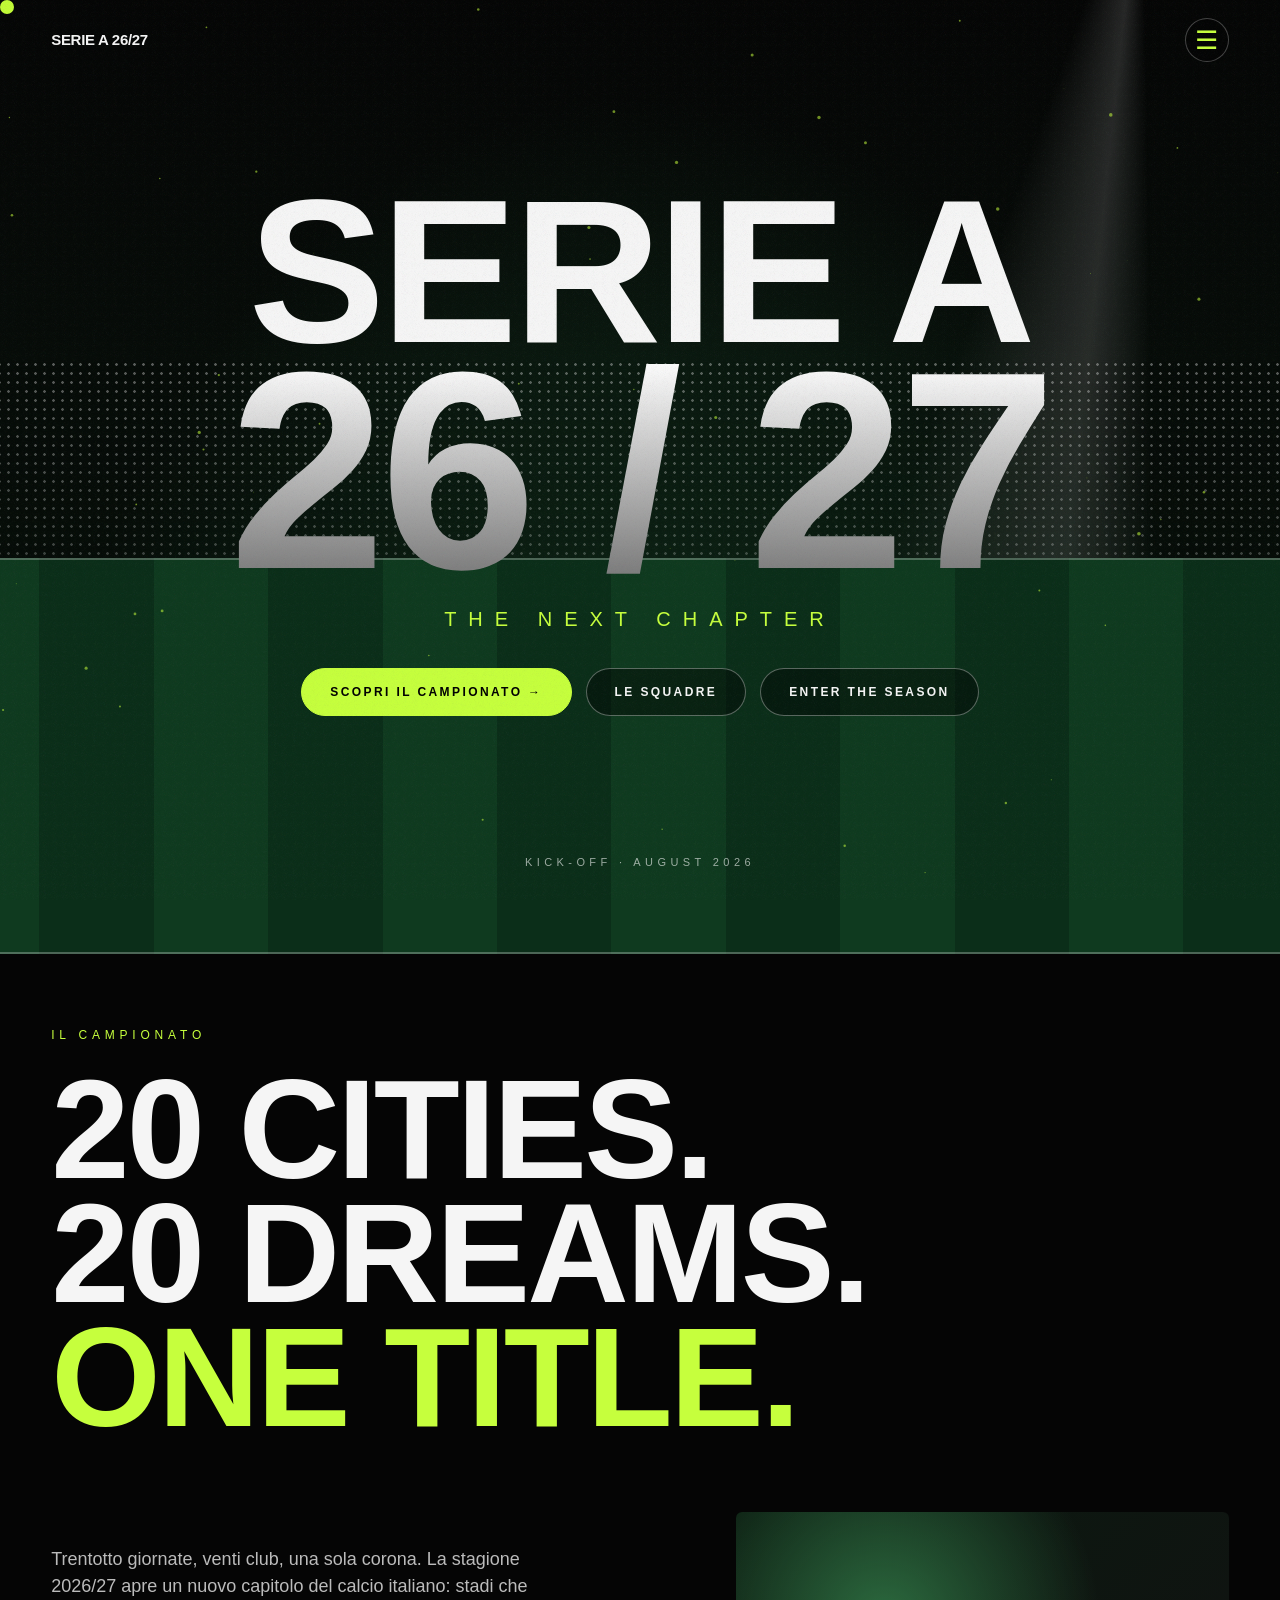
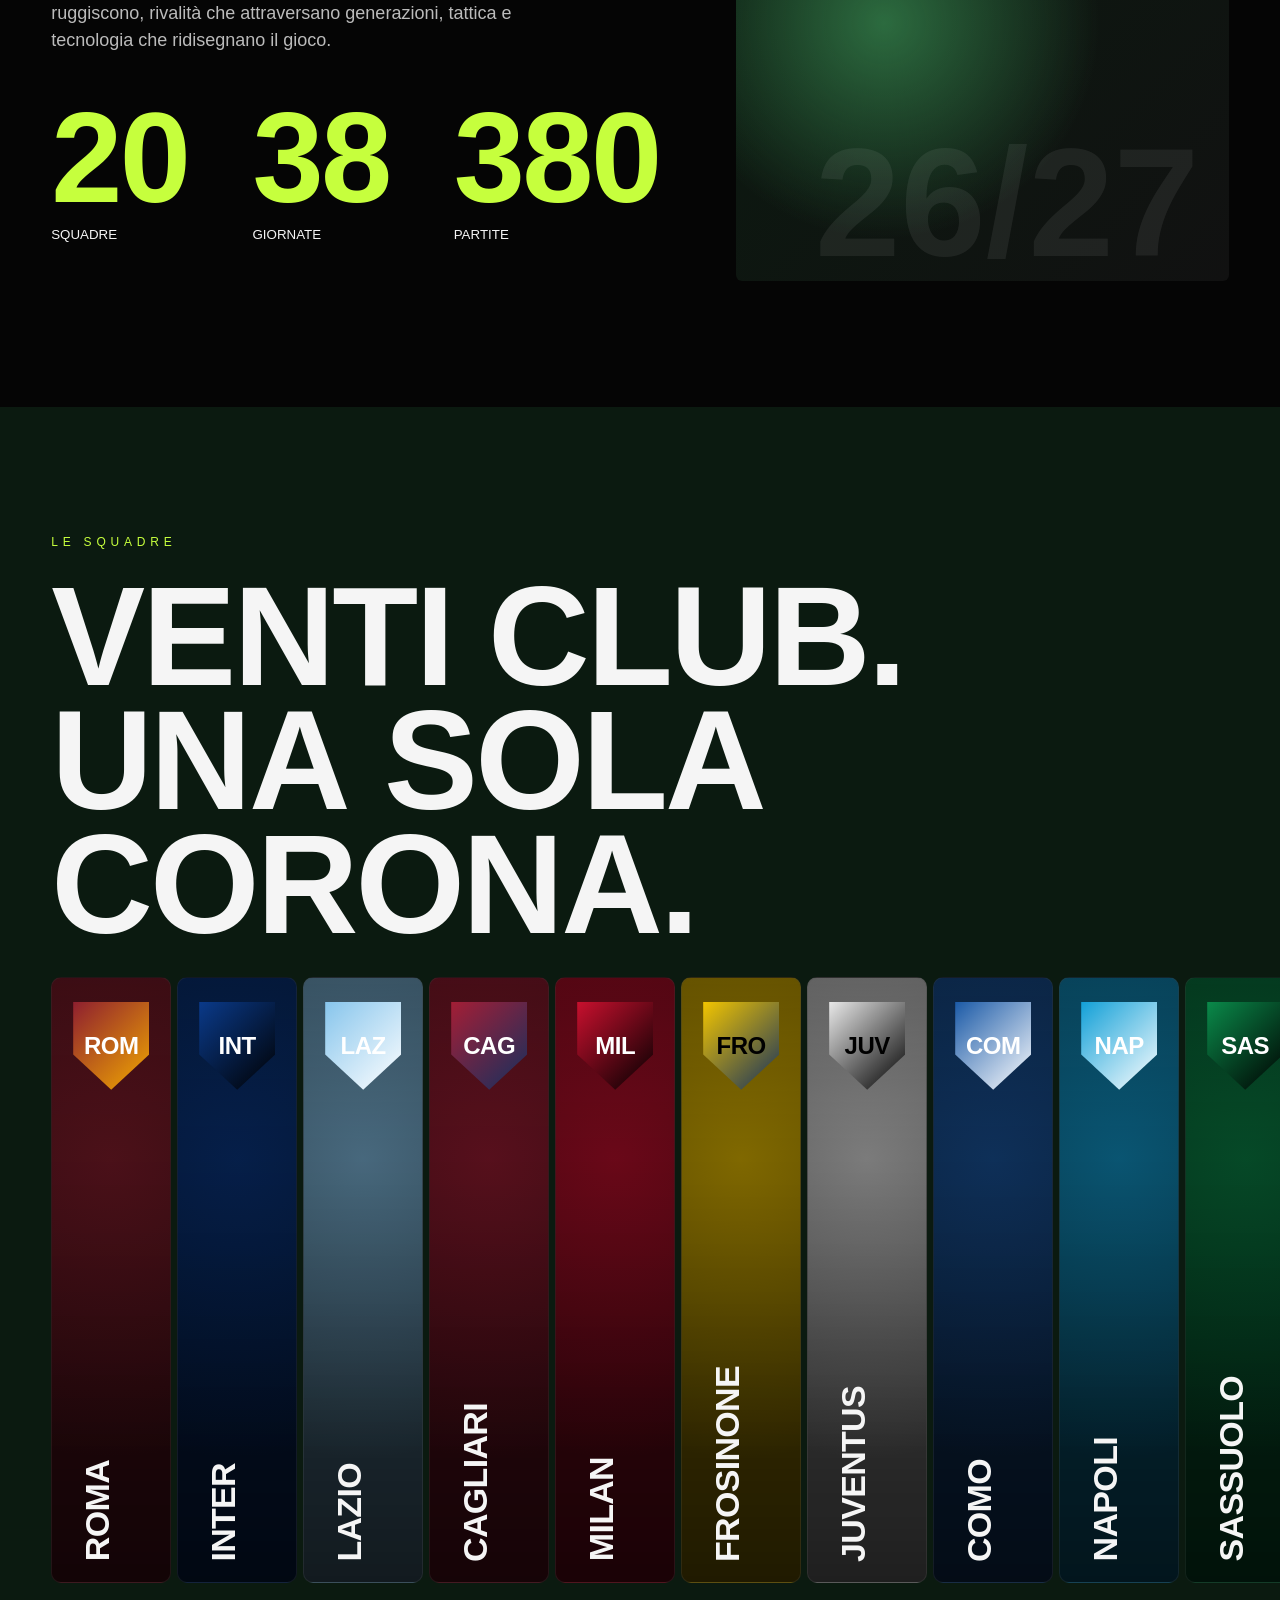
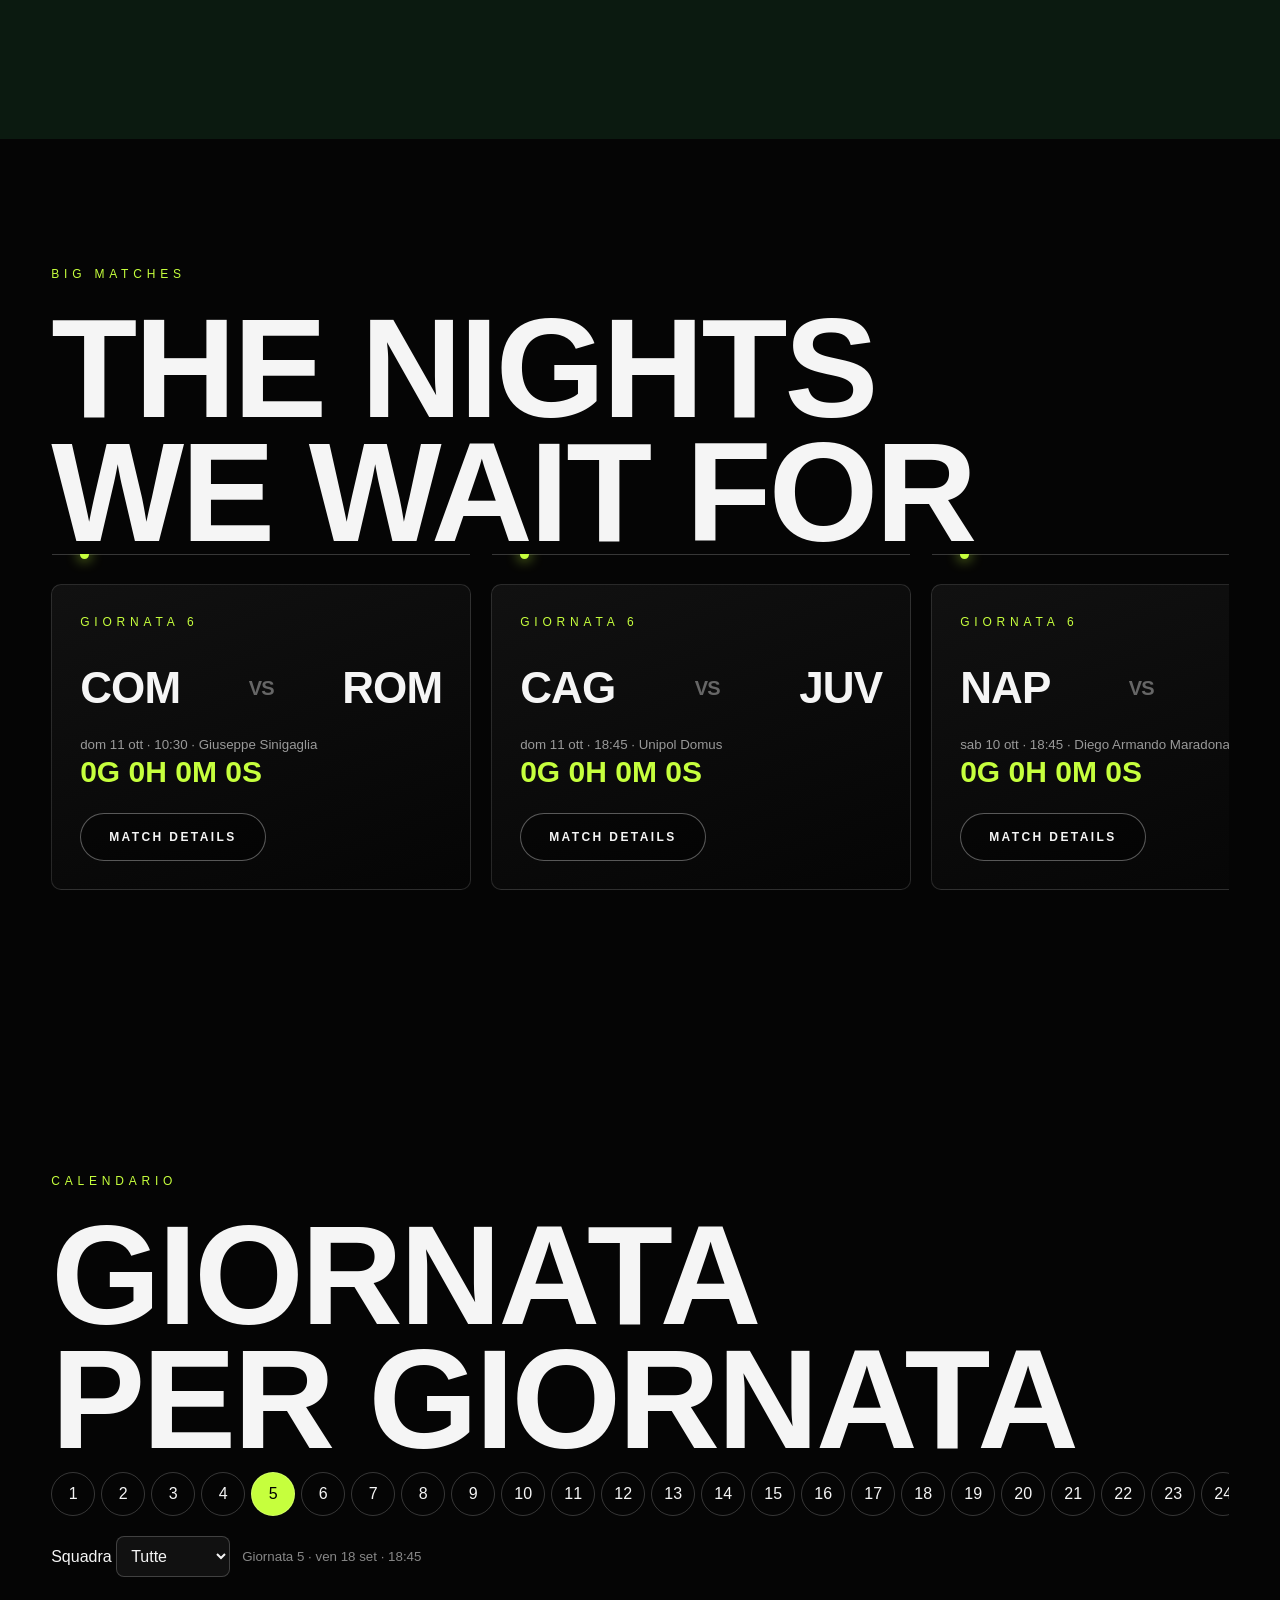
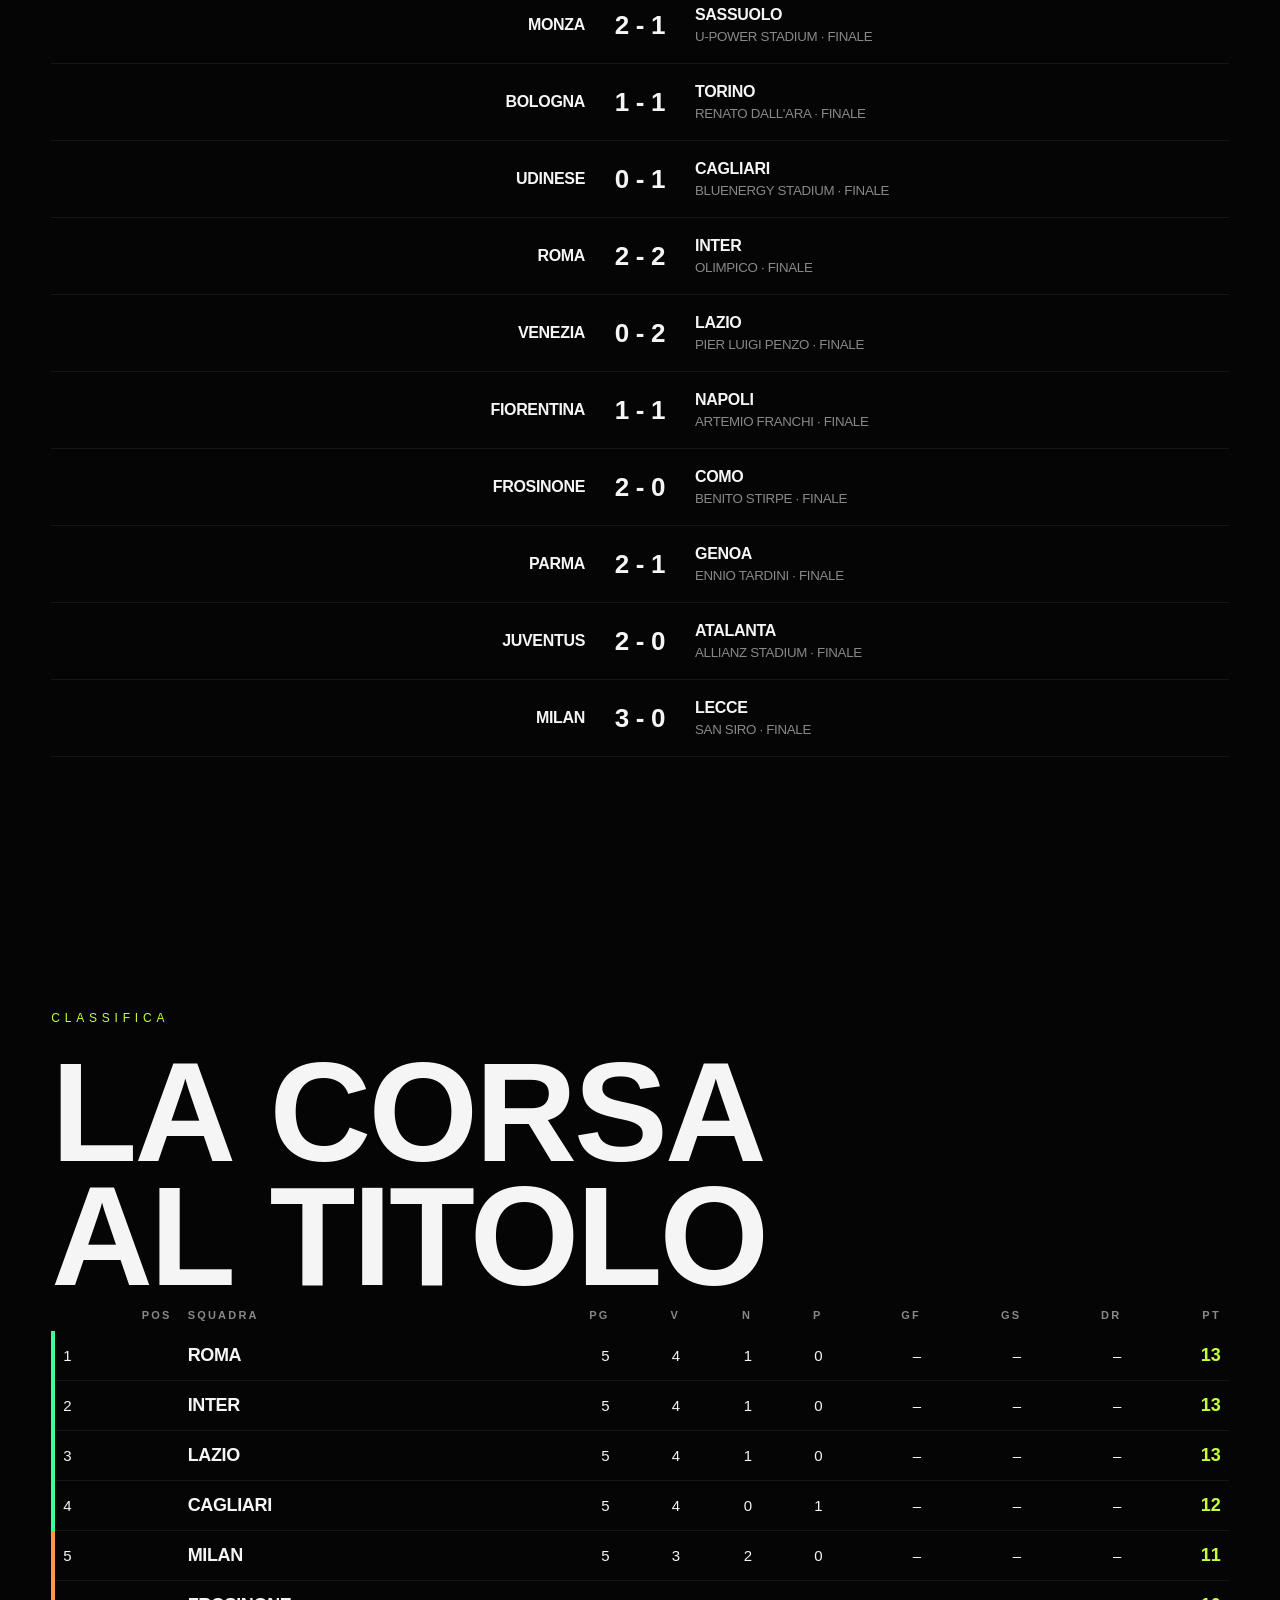
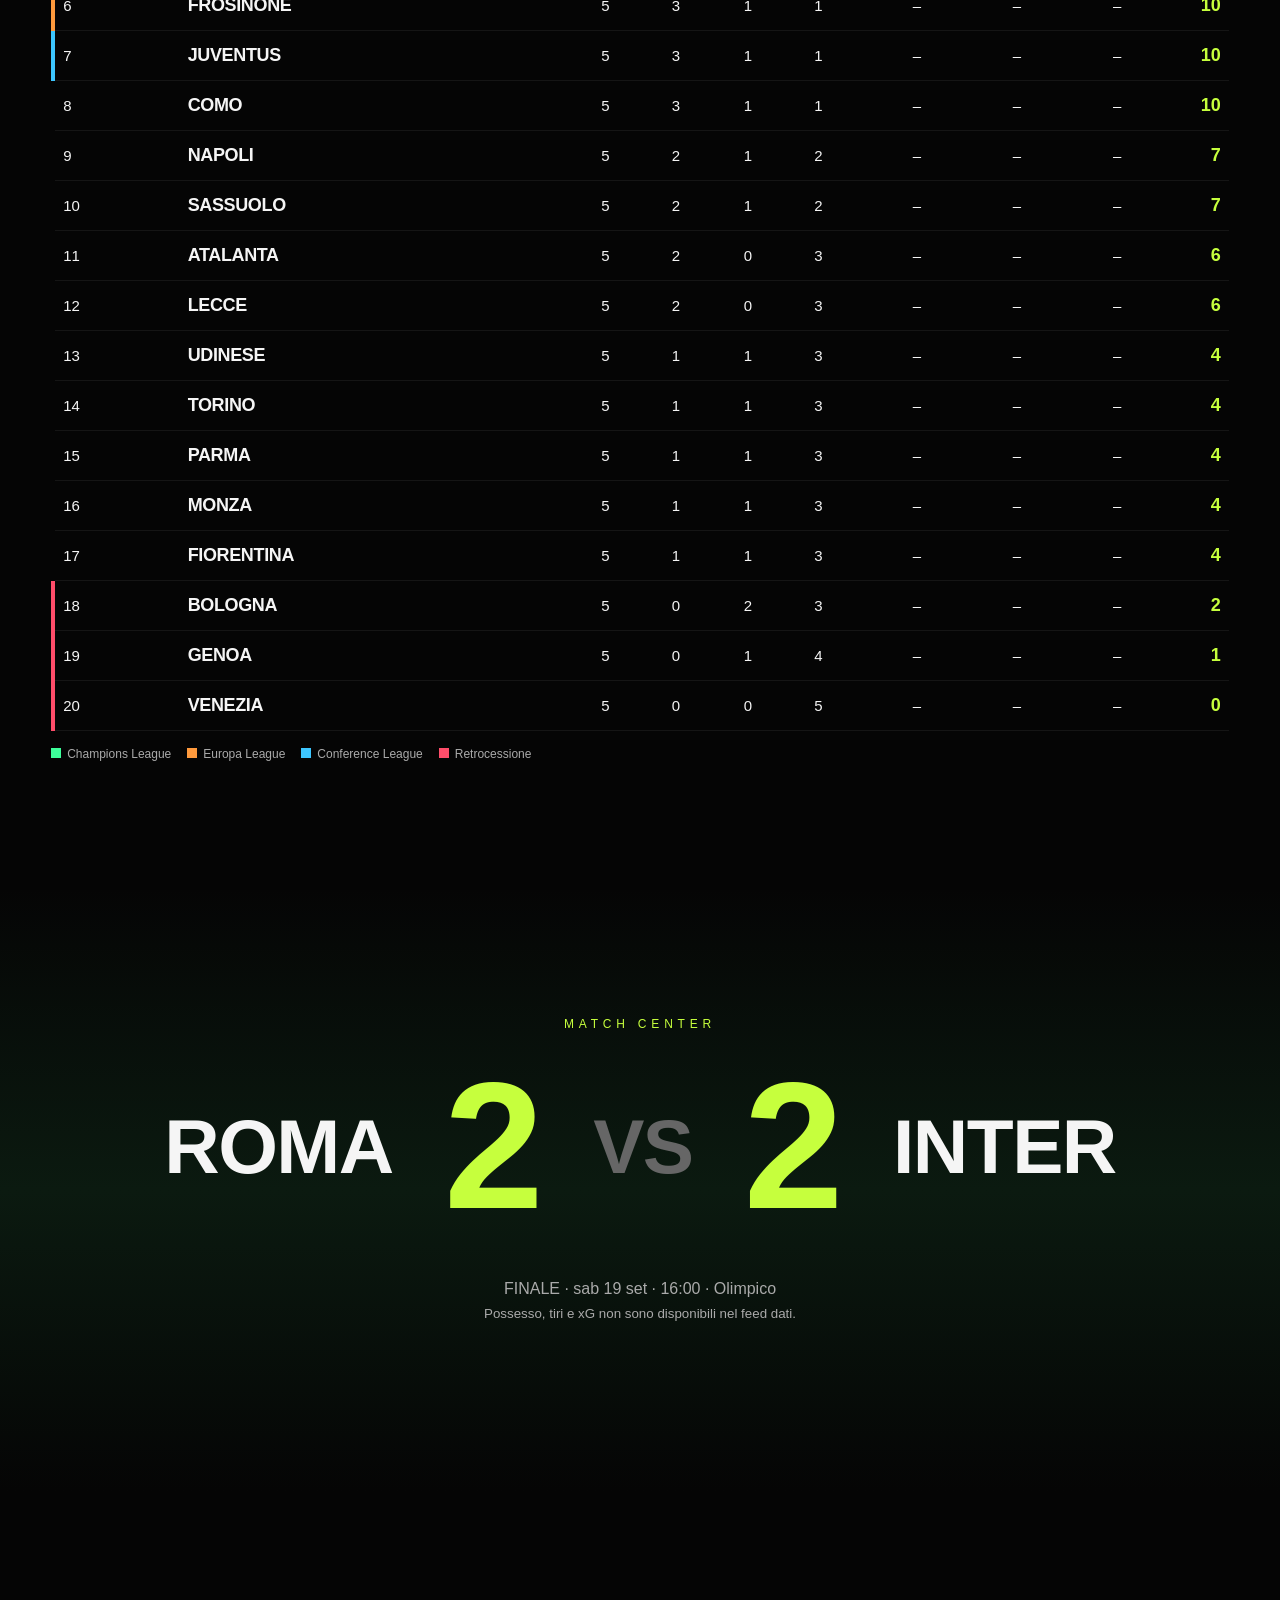
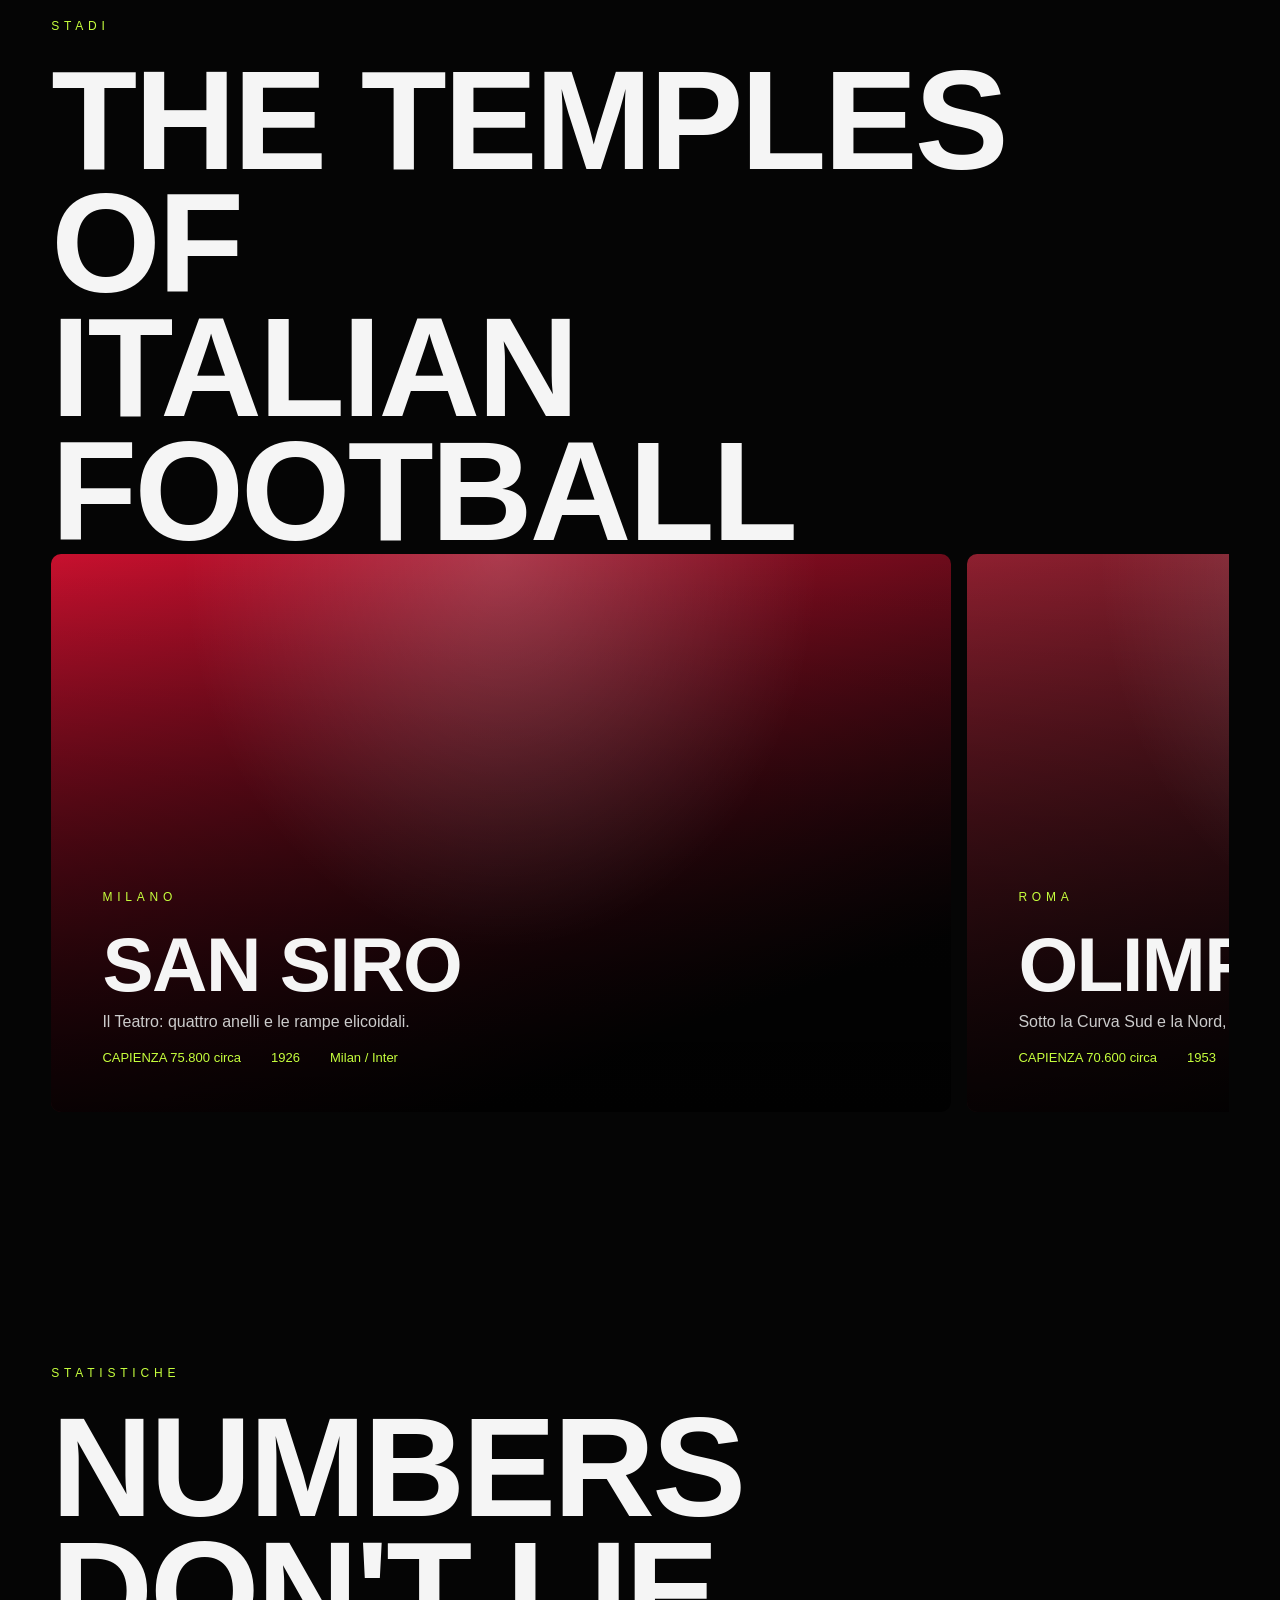
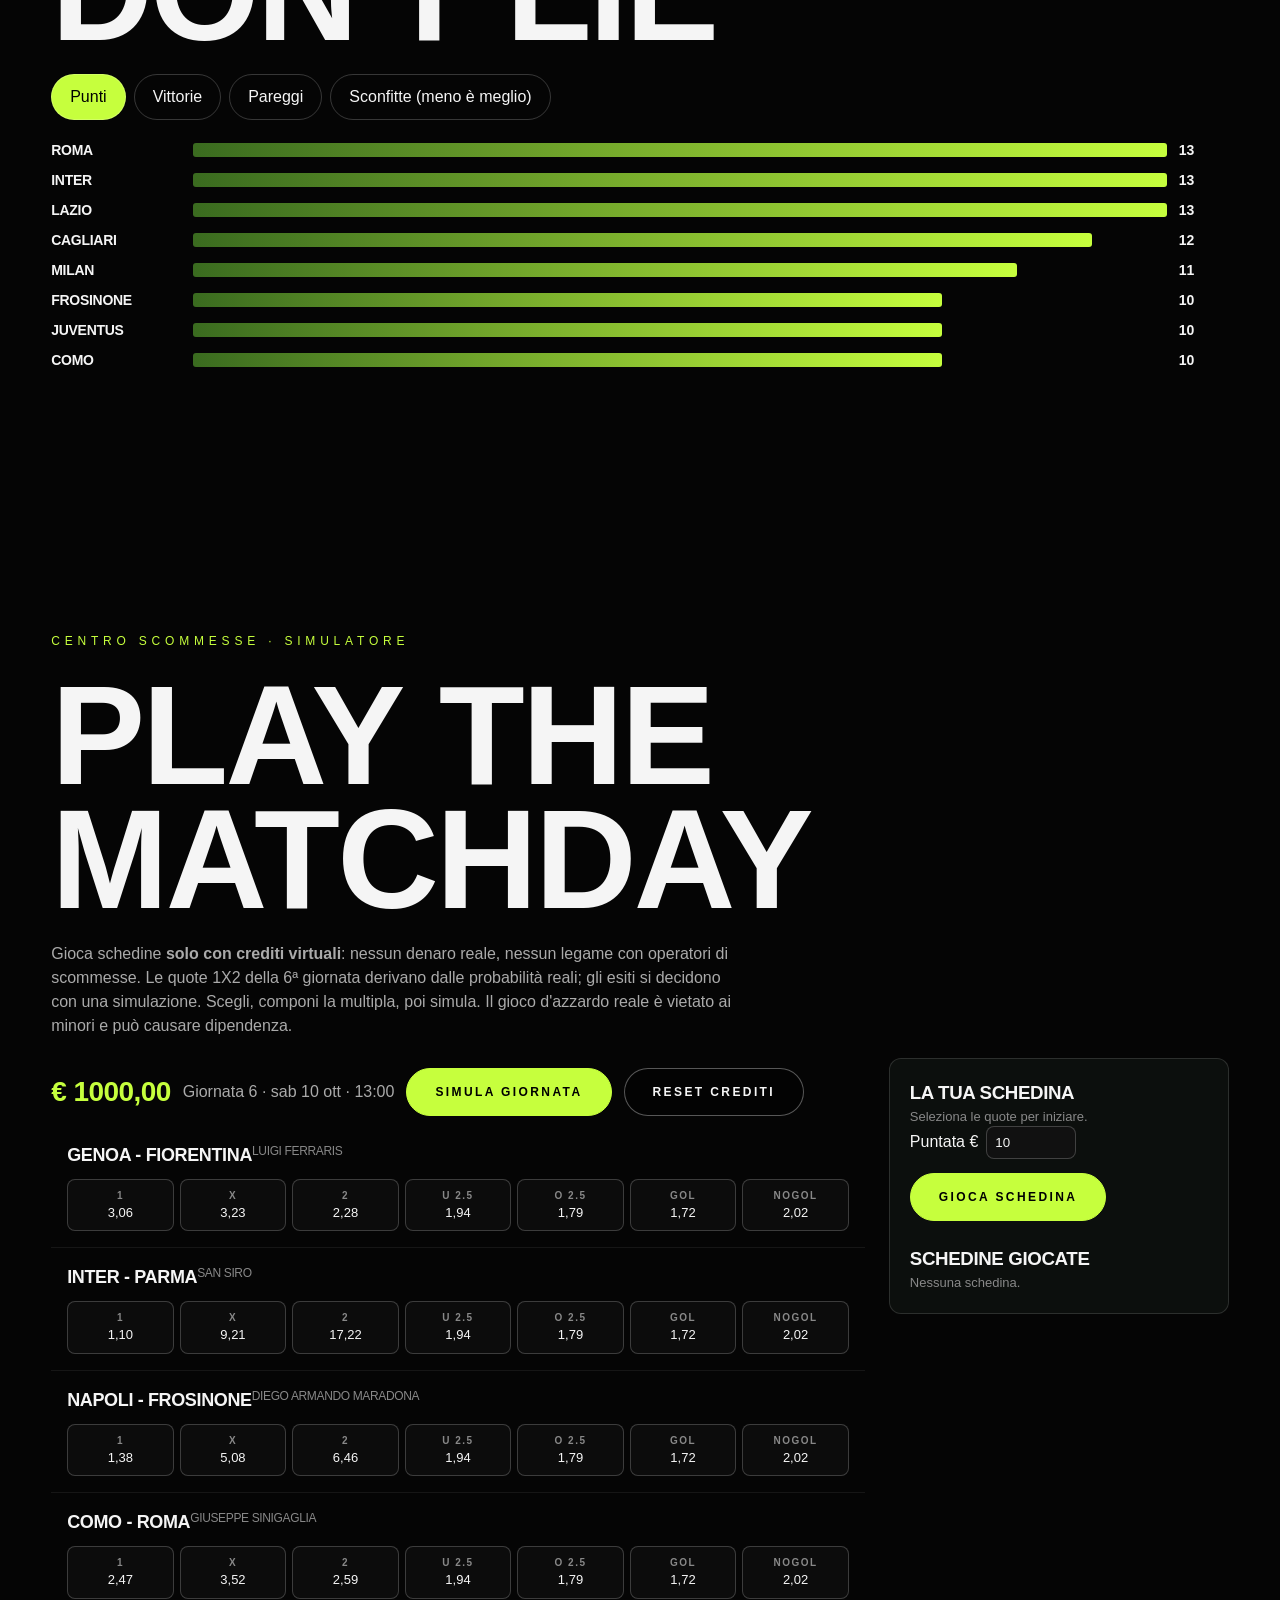
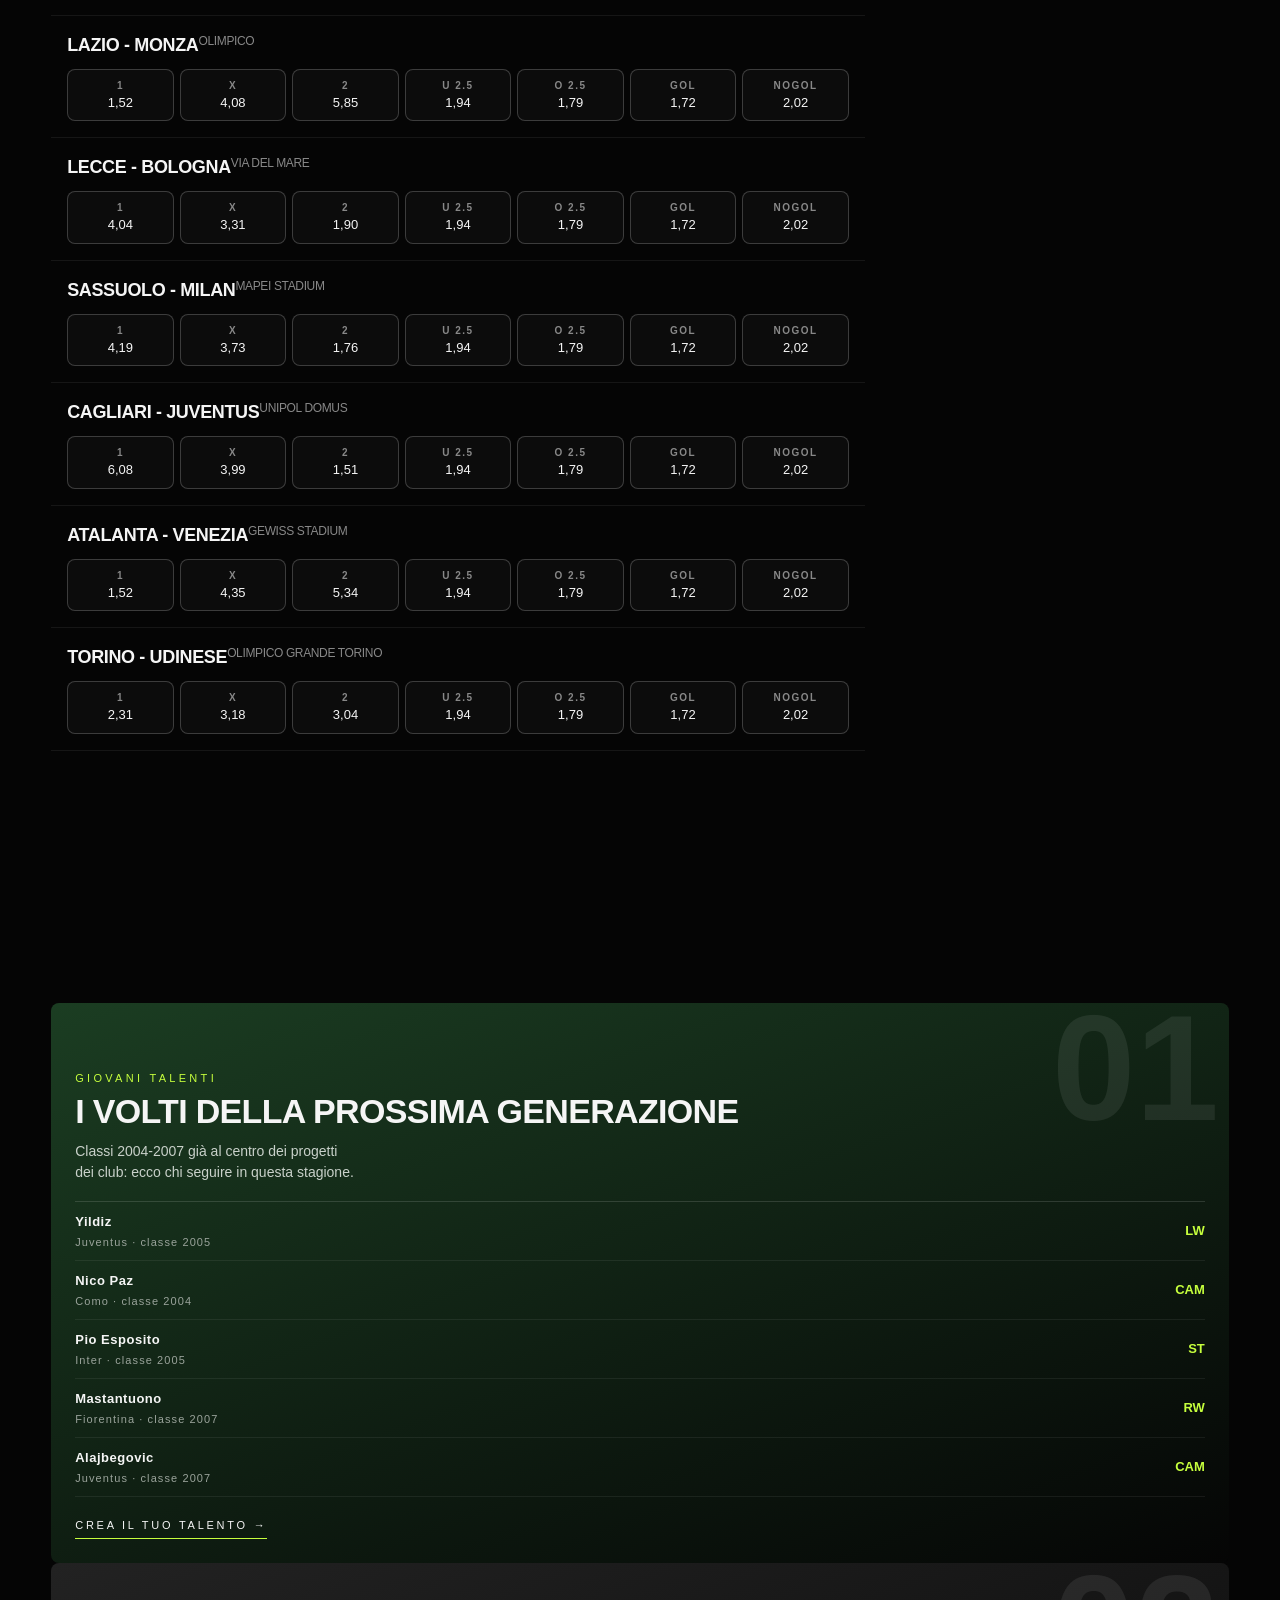
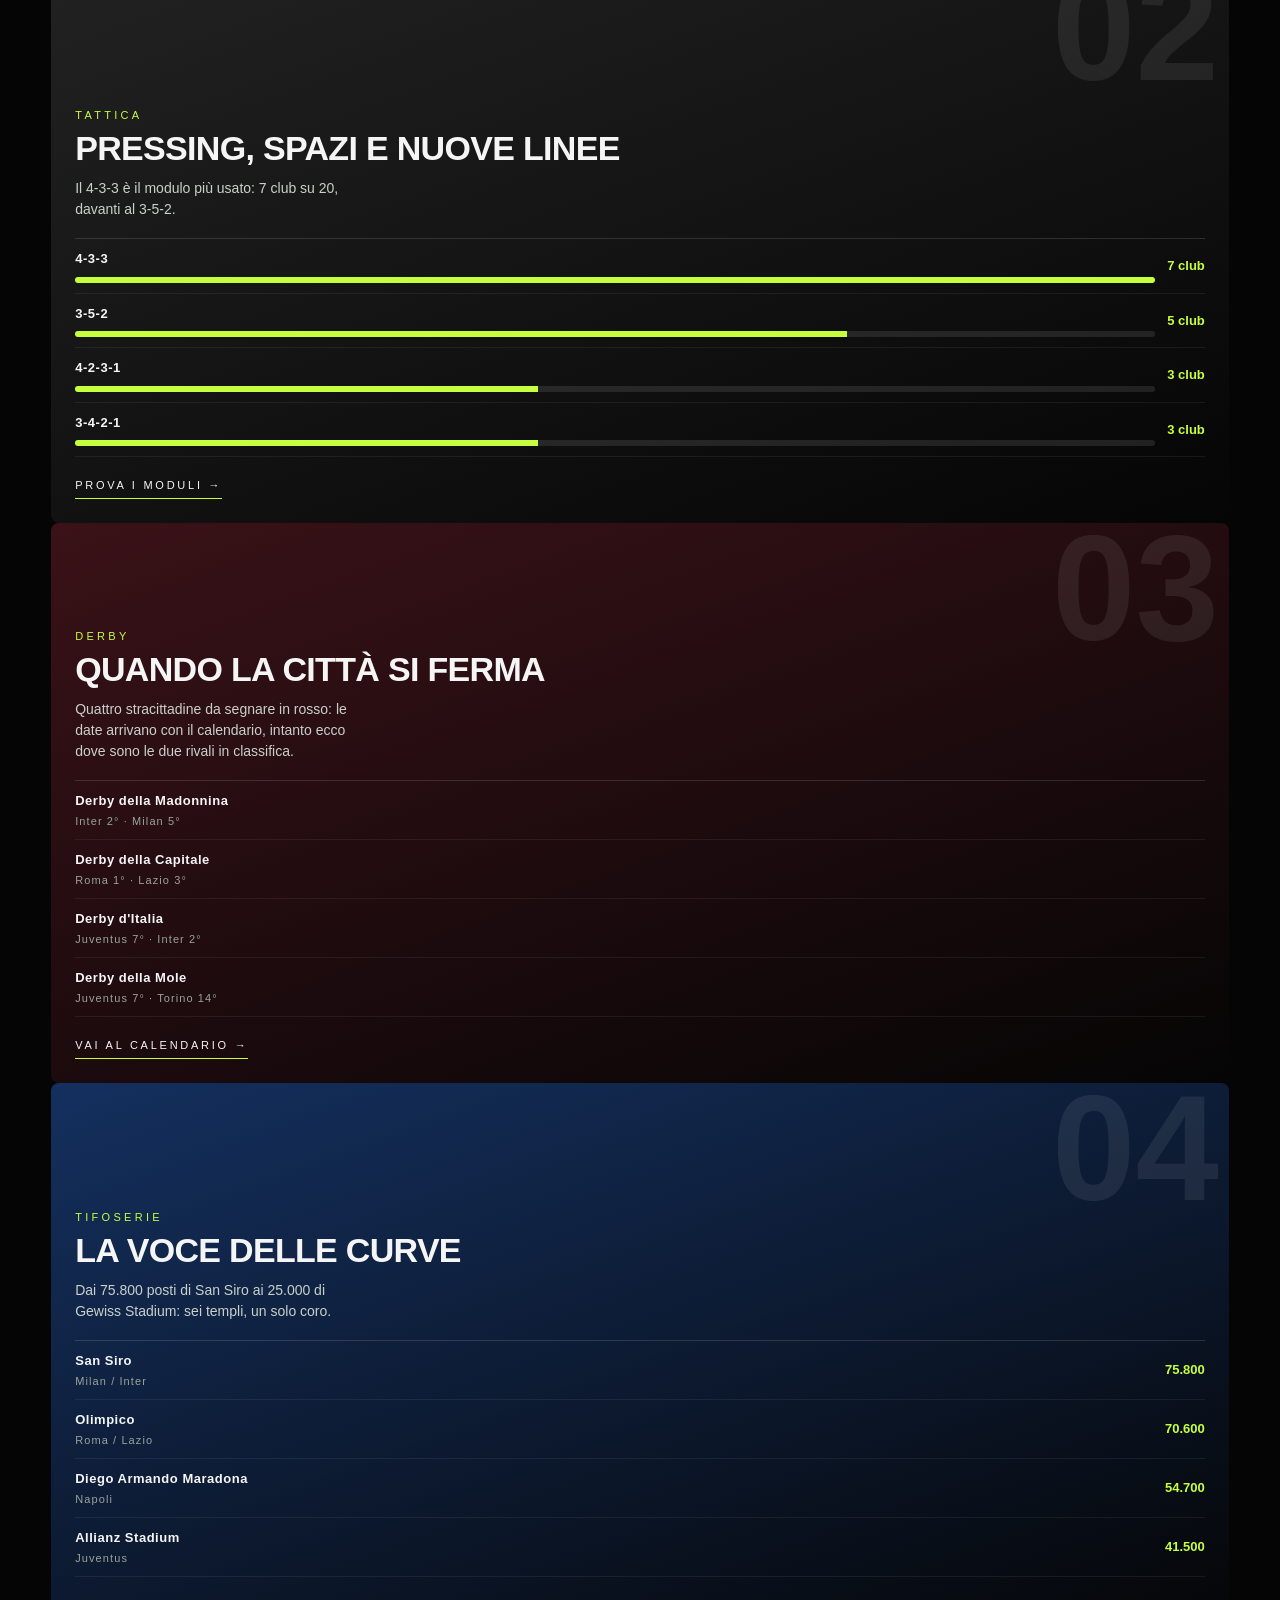
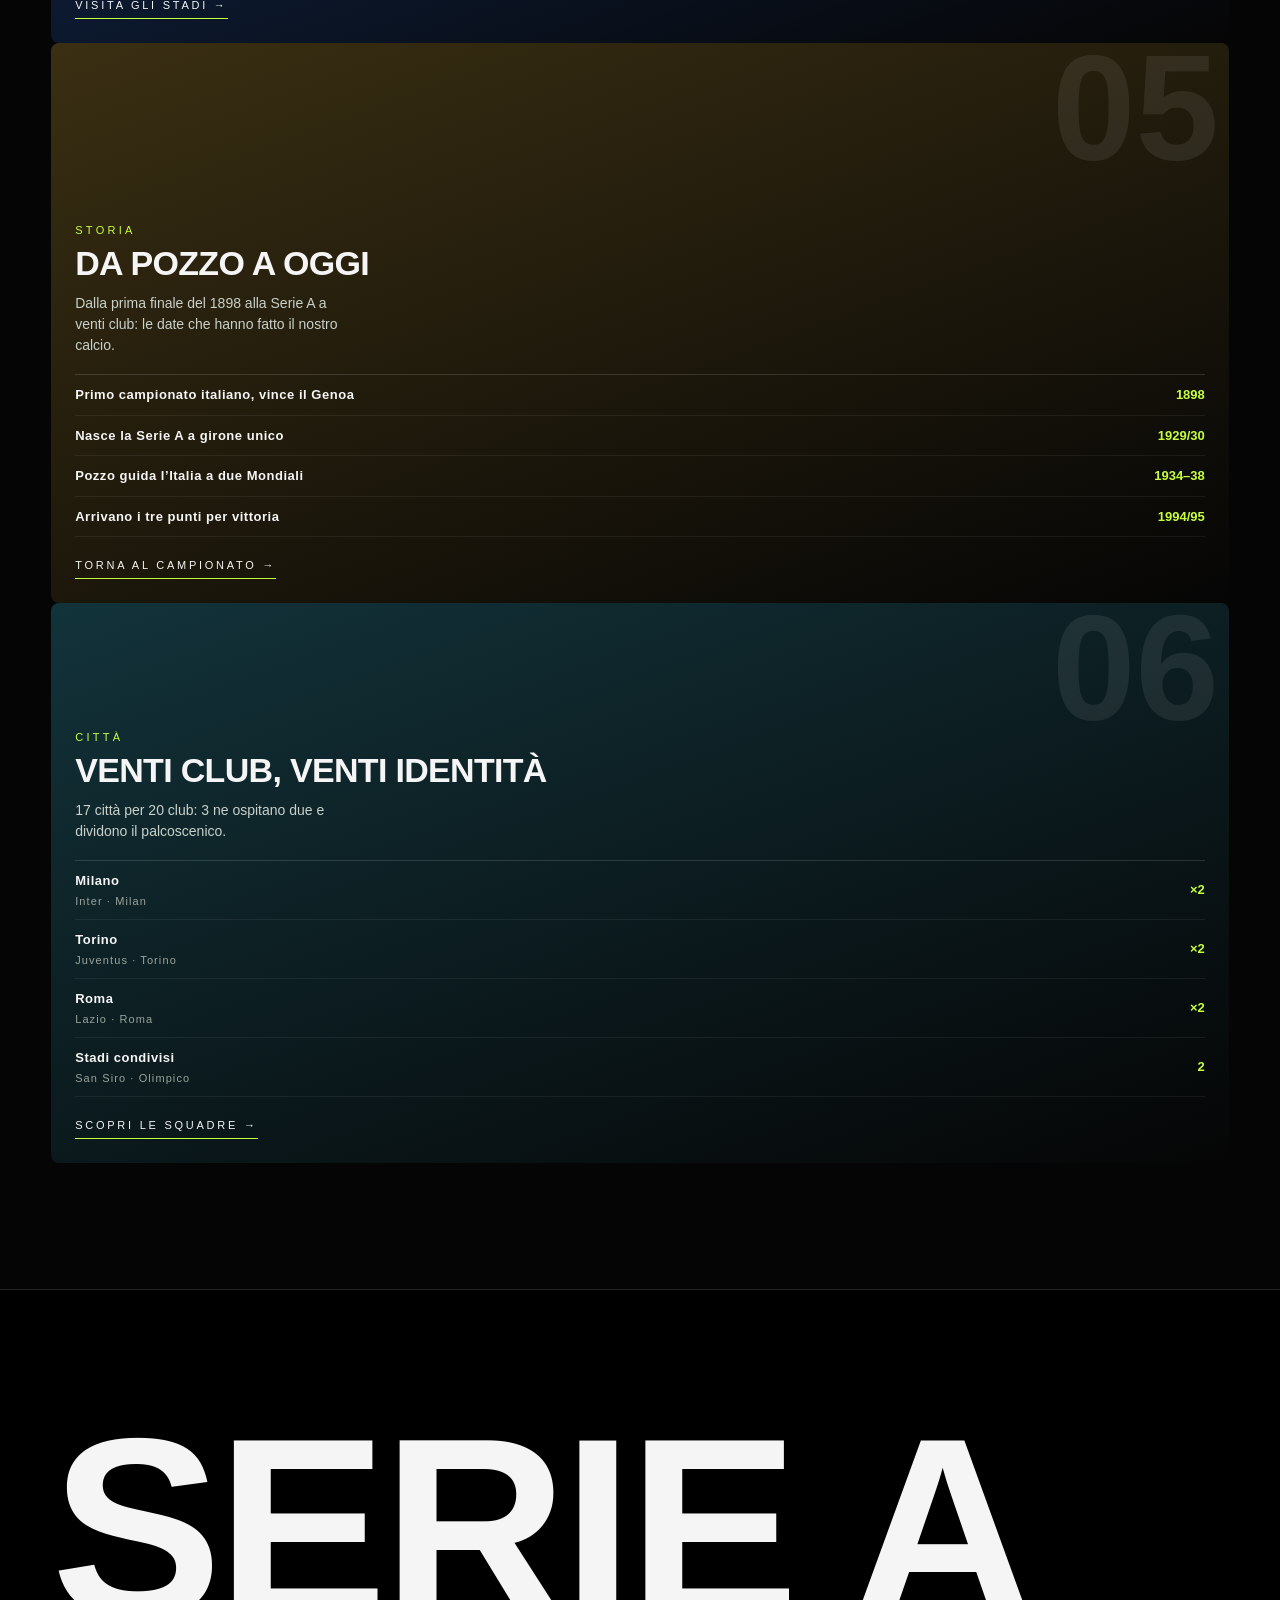
==== commit c193919f: "Balance team overalls and improve icon selection" ====
--- a/index.html
+++ b/index.html
@@ -252,6 +252,37 @@
                     </div>
                 </aside>
             </div>
+
+            <section class="draft-summary hidden" id="draft-summary" aria-live="polite">
+                <div class="draft-summary-kicker">DRAFT COMPLETATO</div>
+                <h2 class="cond" id="draft-summary-team">VARISCO FC</h2>
+                <div class="draft-summary-rating"><strong id="draft-overall">--</strong><span>OVR</span></div>
+                <div class="draft-summary-stats">
+                    <div><span>ATTACCO</span><strong id="draft-attack">--</strong></div>
+                    <div><span>CENTROCAMPO</span><strong id="draft-midfield">--</strong></div>
+                    <div><span>DIFESA</span><strong id="draft-defence">--</strong></div>
+                </div>
+                <div class="draft-summary-columns">
+                    <div>
+                        <div class="draft-section-label">LA TUA FORMAZIONE</div>
+                        <div class="draft-summary-pitch" id="draft-summary-pitch"></div>
+                    </div>
+                    <div class="draft-summary-side">
+                        <div class="draft-section-label">MIGLIOR PICK</div>
+                        <div class="draft-best-pick"><span>⭐</span><strong id="draft-best-player">--</strong><b id="draft-best-rating">-- OVR</b></div>
+                        <div class="draft-section-label">CARD CONDIVISIBILE</div>
+                        <div class="draft-card" id="draft-card">
+                            <b id="draft-card-team">VARISCO FC</b><strong>⭐ <span id="draft-card-overall">--</span></strong>
+                            <span>⚡ ATTACCO <i id="draft-card-attack">--</i></span><span>🧠 CENTROCAMPO <i id="draft-card-midfield">--</i></span><span>🛡 DIFESA <i id="draft-card-defence">--</i></span><small>SERIE A 26/27</small>
+                        </div>
+                        <button class="forma-btn draft-copy-btn" id="copy-team-btn" type="button">📋 COPIA SQUADRA</button>
+                    </div>
+                </div>
+                <div class="draft-summary-actions">
+                    <button class="forma-btn" id="edit-draft-btn" type="button">MODIFICA FORMAZIONE</button>
+                    <button class="forma-btn primary" id="start-season-btn" type="button">INIZIA CAMPIONATO</button>
+                </div>
+            </section>
         </div>
     </div>
 
--- a/css/index.css
+++ b/css/index.css
@@ -57,6 +57,18 @@
             font: inherit;
             color: inherit;
             cursor: pointer
+        }
+
+        button {
+            transition: transform .22s ease, box-shadow .22s ease, background-color .22s ease, border-color .22s ease;
+        }
+
+        button:not(:disabled):hover {
+            transform: translateY(-2px);
+        }
+
+        button:not(:disabled):active {
+            transform: translateY(0) scale(.98);
         }
 
         :focus-visible {
@@ -1055,6 +1067,92 @@
             align-items: stretch;
             gap: 18px;
             min-height: min(780px, calc(100vh - 118px));
+        }
+
+        .draft-summary {
+            max-width: 1080px;
+            margin: 0 auto;
+            padding: clamp(24px, 4vw, 52px);
+            border: 1px solid #ffffff24;
+            background: linear-gradient(145deg, #111711, #070907 70%);
+            text-align: center;
+        }
+
+        .draft-summary-kicker,
+        .draft-section-label {
+            color: var(--lime);
+            font-size: 11px;
+            font-weight: 900;
+            letter-spacing: .22em;
+        }
+
+        .draft-summary h2 {
+            margin-top: 10px;
+            font-size: clamp(42px, 8vw, 88px);
+            line-height: .9;
+        }
+
+        .draft-summary-rating { display: flex; align-items: baseline; justify-content: center; gap: 8px; margin-top: 14px; color: #cbd5ca; }
+        .draft-summary-rating strong { color: #e7c75c; font-size: 42px; }
+        .draft-summary-rating span { font-size: 12px; letter-spacing: .16em; }
+        .draft-summary-stats { display: grid; grid-template-columns: repeat(3, 1fr); gap: 1px; margin: 30px 0; background: #ffffff20; }
+        .draft-summary-stats div { display: grid; gap: 7px; padding: 16px 10px; background: #0b0f0b; }
+        .draft-summary-stats span { color: #929d93; font-size: 10px; letter-spacing: .12em; }
+        .draft-summary-stats strong { color: #eef5ee; font-size: 28px; }
+        .draft-summary-columns { display: grid; grid-template-columns: 1.1fr .9fr; gap: 30px; text-align: left; }
+        .draft-summary-pitch { display: grid; gap: 6px; max-width: 460px; margin: 14px auto 0; padding: 24px 18px; background: radial-gradient(circle at 50% 45%, #1d502b, #092013 72%); border: 1px solid #ffffff1f; }
+        .draft-summary-pitch-row { display: flex; justify-content: center; gap: 8px; }
+        .draft-summary-player { min-width: 74px; padding: 8px 5px; color: #eff8ee; background: #0d1710cc; border: 1px solid #ffffff2a; text-align: center; transition: transform .22s ease, border-color .22s ease; }
+        .draft-summary-player:hover { transform: translateY(-3px); border-color: var(--lime); }
+        .draft-summary-player small { display: block; color: var(--lime); font-size: 9px; letter-spacing: .1em; }
+        .draft-summary-player b { display: block; overflow: hidden; text-overflow: ellipsis; white-space: nowrap; font-size: 10px; }
+        .draft-summary-player em { display: block; color: #aeb9af; font-size: 9px; font-style: normal; }
+        .draft-summary-side { display: grid; align-content: start; gap: 12px; }
+        .draft-best-pick { display: grid; grid-template-columns: auto 1fr auto; align-items: center; gap: 10px; padding: 14px; border: 1px solid #e2c36e55; background: #211c0b; }
+        .draft-best-pick span { font-size: 22px; }
+        .draft-best-pick strong { color: #fff; }
+        .draft-best-pick b { color: #e2c36e; font-size: 12px; }
+        .draft-card { display: grid; gap: 6px; padding: 18px; border: 1px solid #e2c36e; background: linear-gradient(145deg, #29230e, #0d110c); box-shadow: 0 12px 30px #0008; transition: transform .25s ease, box-shadow .25s ease; }
+        .draft-card:hover { transform: translateY(-5px); box-shadow: 0 18px 36px #000b; }
+        .draft-card > b { color: #fff; font-size: 19px; letter-spacing: .08em; }
+        .draft-card > strong { color: #e2c36e; font-size: 30px; }
+        .draft-card span { color: #c6d0c6; font-size: 11px; letter-spacing: .08em; }
+        .draft-card i { float: right; color: #fff; font-style: normal; font-weight: 900; }
+        .draft-card small { margin-top: 8px; color: #e2c36e; font-size: 9px; letter-spacing: .2em; }
+        .draft-copy-btn { width: 100%; margin-top: 2px; }
+        .draft-summary-actions { display: flex; justify-content: center; gap: 12px; margin-top: 34px; }
+        .draft-summary-actions .primary { color: #071006; background: var(--lime); border-color: var(--lime); }
+        .pitch-builder.editing .pitch-slot.filled { cursor: pointer; outline: 2px solid #e2c36e; outline-offset: 2px; }
+
+        .draft-summary:not(.hidden) { animation: draft-summary-enter .55s cubic-bezier(.2,.8,.2,1) both; }
+        .draft-summary-rating strong, .draft-card > strong { animation: draft-rating-flash .7s .15s ease both; }
+        .value-pop { animation: value-pop .25s ease both; }
+
+        @keyframes draft-summary-enter {
+            from { opacity: 0; transform: translateY(18px); }
+            to { opacity: 1; transform: translateY(0); }
+        }
+
+        @keyframes draft-rating-flash {
+            0% { opacity: 0; transform: scale(.7); text-shadow: 0 0 0 transparent; }
+            55% { opacity: 1; transform: scale(1.12); text-shadow: 0 0 24px #e7c75c; }
+            100% { transform: scale(1); text-shadow: 0 0 0 transparent; }
+        }
+
+        @keyframes value-pop {
+            from { transform: scale(1.12); color: var(--lime); }
+            to { transform: scale(1); }
+        }
+
+        @media (max-width: 800px) {
+            .draft-summary-columns { grid-template-columns: 1fr; }
+            .draft-summary-pitch { max-width: none; }
+        }
+
+        @media (max-width: 520px) {
+            .draft-summary-stats { grid-template-columns: 1fr; }
+            .draft-summary-actions { flex-direction: column; }
+            .draft-summary-actions button { width: 100%; }
         }
 
         .formation-controls {
@@ -1651,6 +1749,26 @@
             text-align: left;
             position: relative;
             overflow: hidden;
+            animation: draft-card-in .34s both;
+        }
+
+        .player-card:nth-child(2) { animation-delay: .03s; }
+        .player-card:nth-child(3) { animation-delay: .06s; }
+        .player-card:nth-child(4) { animation-delay: .09s; }
+        .player-card:nth-child(5) { animation-delay: .12s; }
+
+        .legend-choice,
+        .legend-player-choice { animation: legend-choice-in .42s both; }
+
+        @keyframes draft-card-in {
+            from { opacity: 0; transform: translateY(10px); }
+            to { opacity: 1; transform: translateY(0); }
+        }
+
+        @keyframes legend-choice-in {
+            0% { opacity: 0; transform: scale(.94); filter: brightness(1); }
+            45% { opacity: 1; transform: scale(1.03); filter: brightness(1.8); }
+            100% { opacity: 1; transform: scale(1); filter: brightness(1); }
         }
 
         .player-card:not(.unavailable):hover {
@@ -2815,6 +2933,24 @@
             margin-top: 22px;
         }
 
+        .legend-selection-layout {
+            display: grid;
+            grid-template-columns: minmax(190px, .72fr) minmax(0, 1.28fr);
+            gap: 18px;
+            width: 100%;
+        }
+
+        .legend-starters,
+        .legend-options { display: grid; align-content: start; gap: 7px; }
+        .legend-panel-label { margin-bottom: 4px; color: #d7b85a; font-size: 9px; font-weight: 900; letter-spacing: .14em; }
+        .legend-starter { display: flex; min-height: 42px; align-items: center; justify-content: space-between; gap: 8px; padding: 7px 9px; border: 1px solid #ffffff18; background: #ffffff06; }
+        .legend-starter span { display: grid; gap: 1px; min-width: 0; }
+        .legend-starter b { overflow: hidden; color: #e9eee9; font-size: 10px; text-overflow: ellipsis; white-space: nowrap; }
+        .legend-starter small { color: #8f9a90; font-size: 9px; }
+        .legend-starter strong { color: #cfd8ce; font-size: 16px; }
+        .legend-starter.weakest { border-color: #d7b85a88; background: #2b2410; }
+        .legend-starter.weakest strong { color: #ffe39a; }
+
         .europe-slot {
             display: flex;
             min-height: 64px;
@@ -2895,6 +3031,11 @@
             color: #eee;
             text-align: left;
             cursor: pointer;
+        }
+
+        @media (max-width: 700px) {
+            .legend-selection-layout { grid-template-columns: 1fr; }
+            .legend-starters { grid-template-columns: repeat(2, minmax(0, 1fr)); }
         }
 
         .legend-player-choice:hover { border-color: #d7b85a; }
